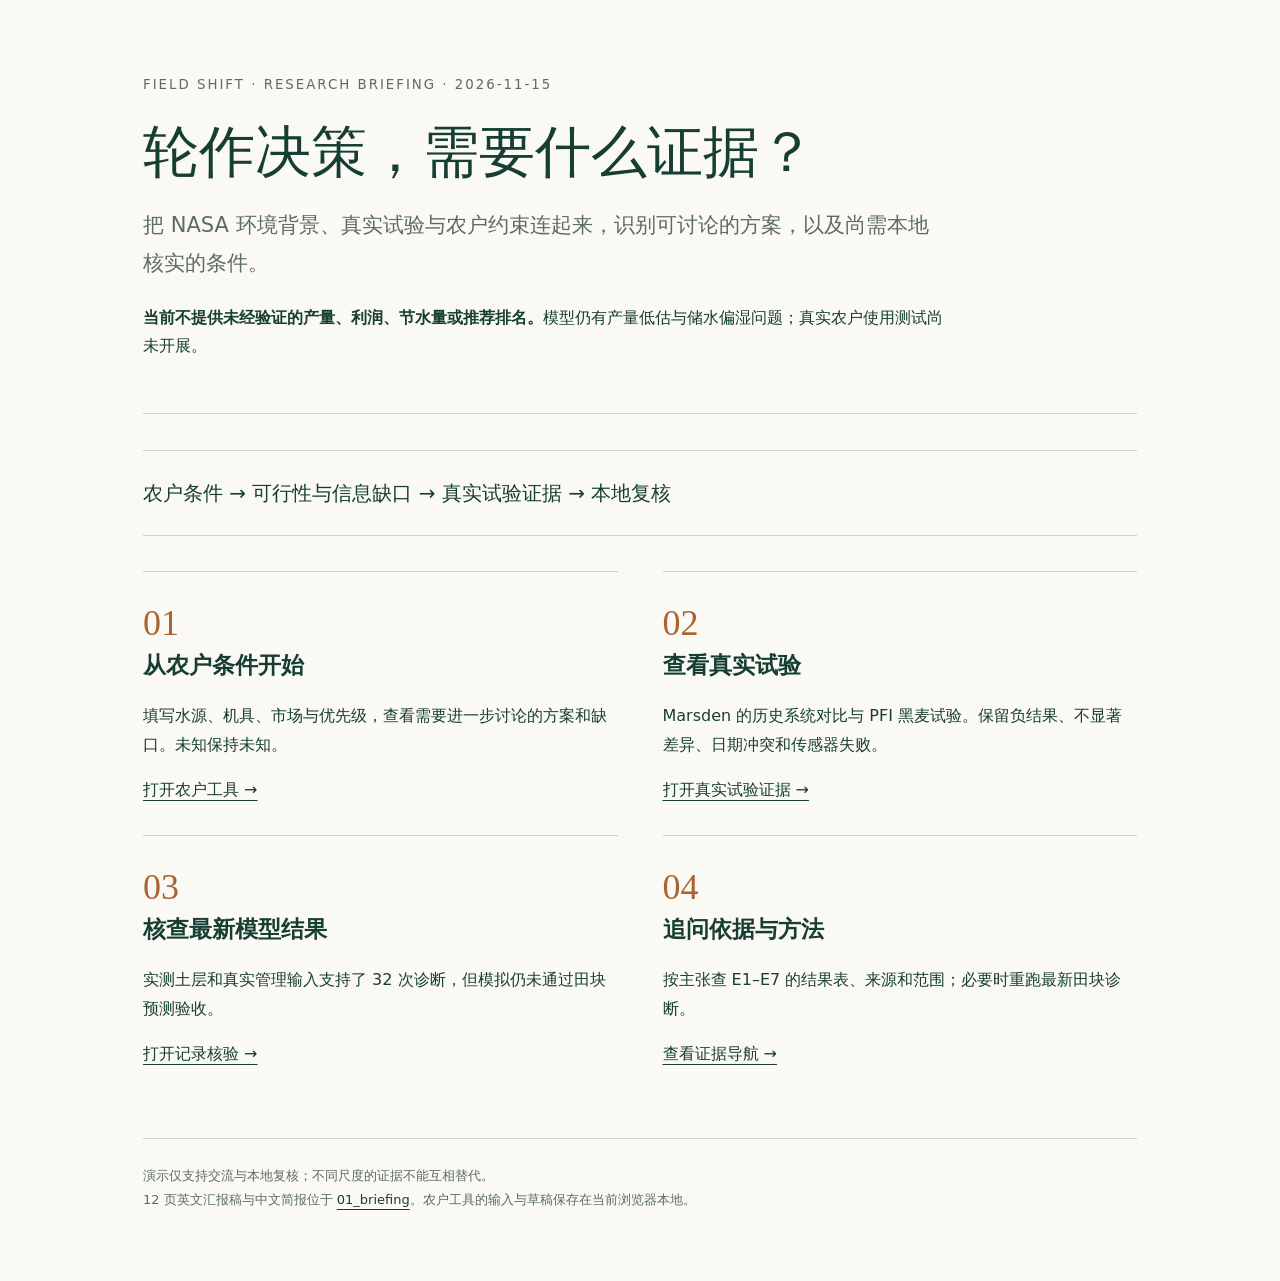
==== 02_demo/index.html @ 702b0506 "first commit" ====
<!doctype html><html lang="zh-CN"><head><meta charset="utf-8"><meta name="viewport" content="width=device-width,initial-scale=1"><title>Field Shift｜研究演示</title><style>
:root{--ink:#173e32;--muted:#5b6c60;--line:#cbd3c8;--bg:#faf9f4}*{box-sizing:border-box}body{margin:0;background:var(--bg);color:var(--ink);font:16px/1.8 system-ui,sans-serif}main{max-width:1050px;margin:auto;padding:70px 28px}header{border-bottom:1px solid var(--line);padding-bottom:36px;margin-bottom:36px}small{letter-spacing:2px;color:var(--muted)}h1{font:56px/1.2 Georgia,serif;margin:20px 0}h2{font-size:28px;margin:0 0 12px}p{max-width:800px}a{color:var(--ink);text-underline-offset:5px}.lead{font-size:21px;color:var(--muted)}.items{display:grid;grid-template-columns:1fr 1fr;gap:0 45px}.items article{border-top:1px solid var(--line);padding:30px 0}.items h2{font-size:23px}.number{font:36px Georgia,serif;color:#a86432}footer{font-size:13px;margin-top:40px;padding-top:25px;border-top:1px solid var(--line);color:var(--muted)}.flow{border-top:1px solid var(--line);border-bottom:1px solid var(--line);padding:24px 0;margin:35px 0;font-size:20px}.flow span{white-space:nowrap}strong{font-weight:650}@media(max-width:700px){main{padding:35px 22px}h1{font-size:40px}.items{grid-template-columns:1fr}.flow{font-size:17px}}
</style></head><body><main><header><small>FIELD SHIFT · RESEARCH BRIEFING · 2026-11-15</small><h1>轮作决策，需要什么证据？</h1><p class="lead">把 NASA 环境背景、真实试验与农户约束连起来，识别可讨论的方案，以及尚需本地核实的条件。</p><p><strong>当前不提供未经验证的产量、利润、节水量或推荐排名。</strong>模型仍有产量低估与储水偏湿问题；真实农户使用测试尚未开展。</p></header><div class="flow"><span>农户条件</span> → <span>可行性与信息缺口</span> → <span>真实试验证据</span> → <span>本地复核</span></div><section class="items"><article><span class="number">01</span><h2>从农户条件开始</h2><p>填写水源、机具、市场与优先级，查看需要进一步讨论的方案和缺口。未知保持未知。</p><a href="planner/index.html">打开农户工具 →</a></article><article><span class="number">02</span><h2>查看真实试验</h2><p>Marsden 的历史系统对比与 PFI 黑麦试验。保留负结果、不显著差异、日期冲突和传感器失败。</p><a href="planner/evidence.html">打开真实试验证据 →</a></article><article><span class="number">03</span><h2>核查最新模型结果</h2><p>实测土层和真实管理输入支持了 32 次诊断，但模拟仍未通过田块预测验收。</p><a href="planner/records.html">打开记录核验 →</a></article><article><span class="number">04</span><h2>追问依据与方法</h2><p>按主张查 E1–E7 的结果表、来源和范围；必要时重跑最新田块诊断。</p><a href="../03_evidence/README.md">查看证据导航 →</a></article></section><footer>演示仅支持交流与本地复核；不同尺度的证据不能互相替代。<br>12 页英文汇报稿与中文简报位于 <a href="../01_briefing/Research_Briefing_EN.pptx">01_briefing</a>。农户工具的输入与草稿保存在当前浏览器本地。</footer></main></body></html>
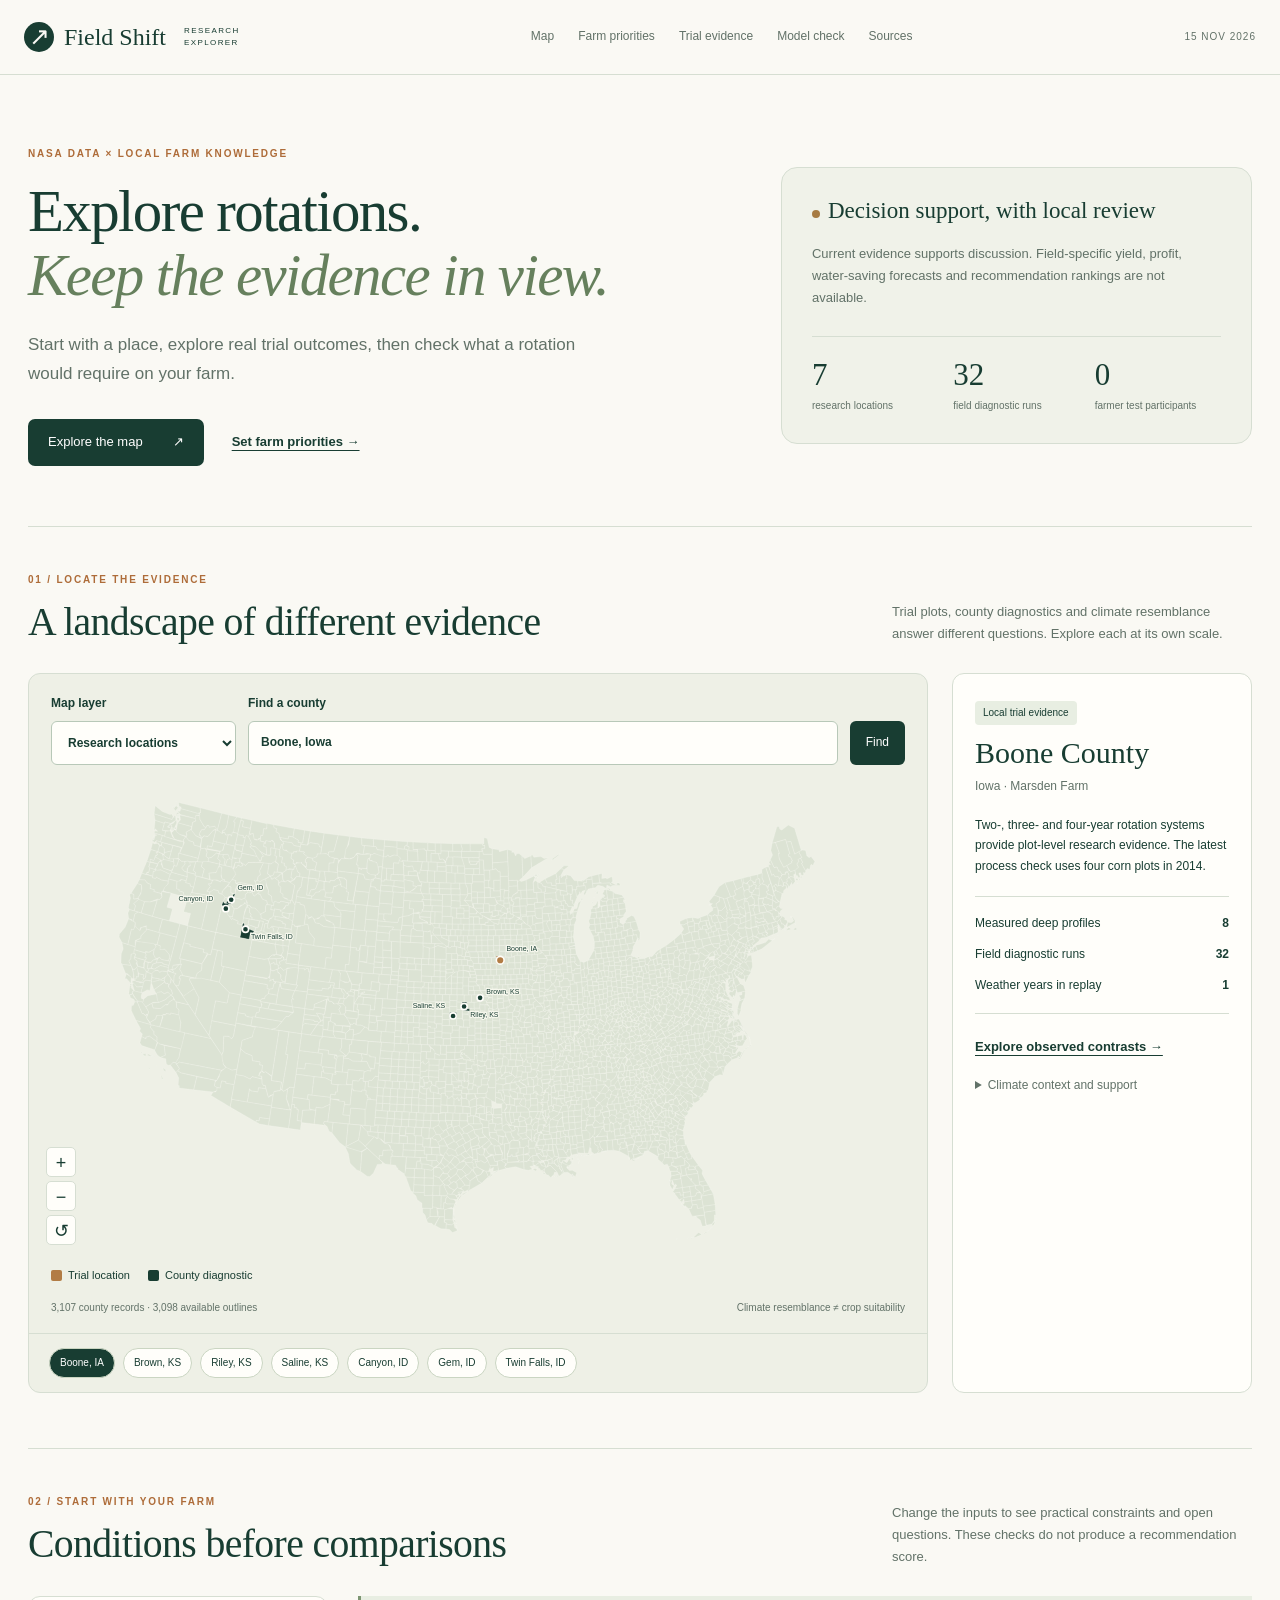
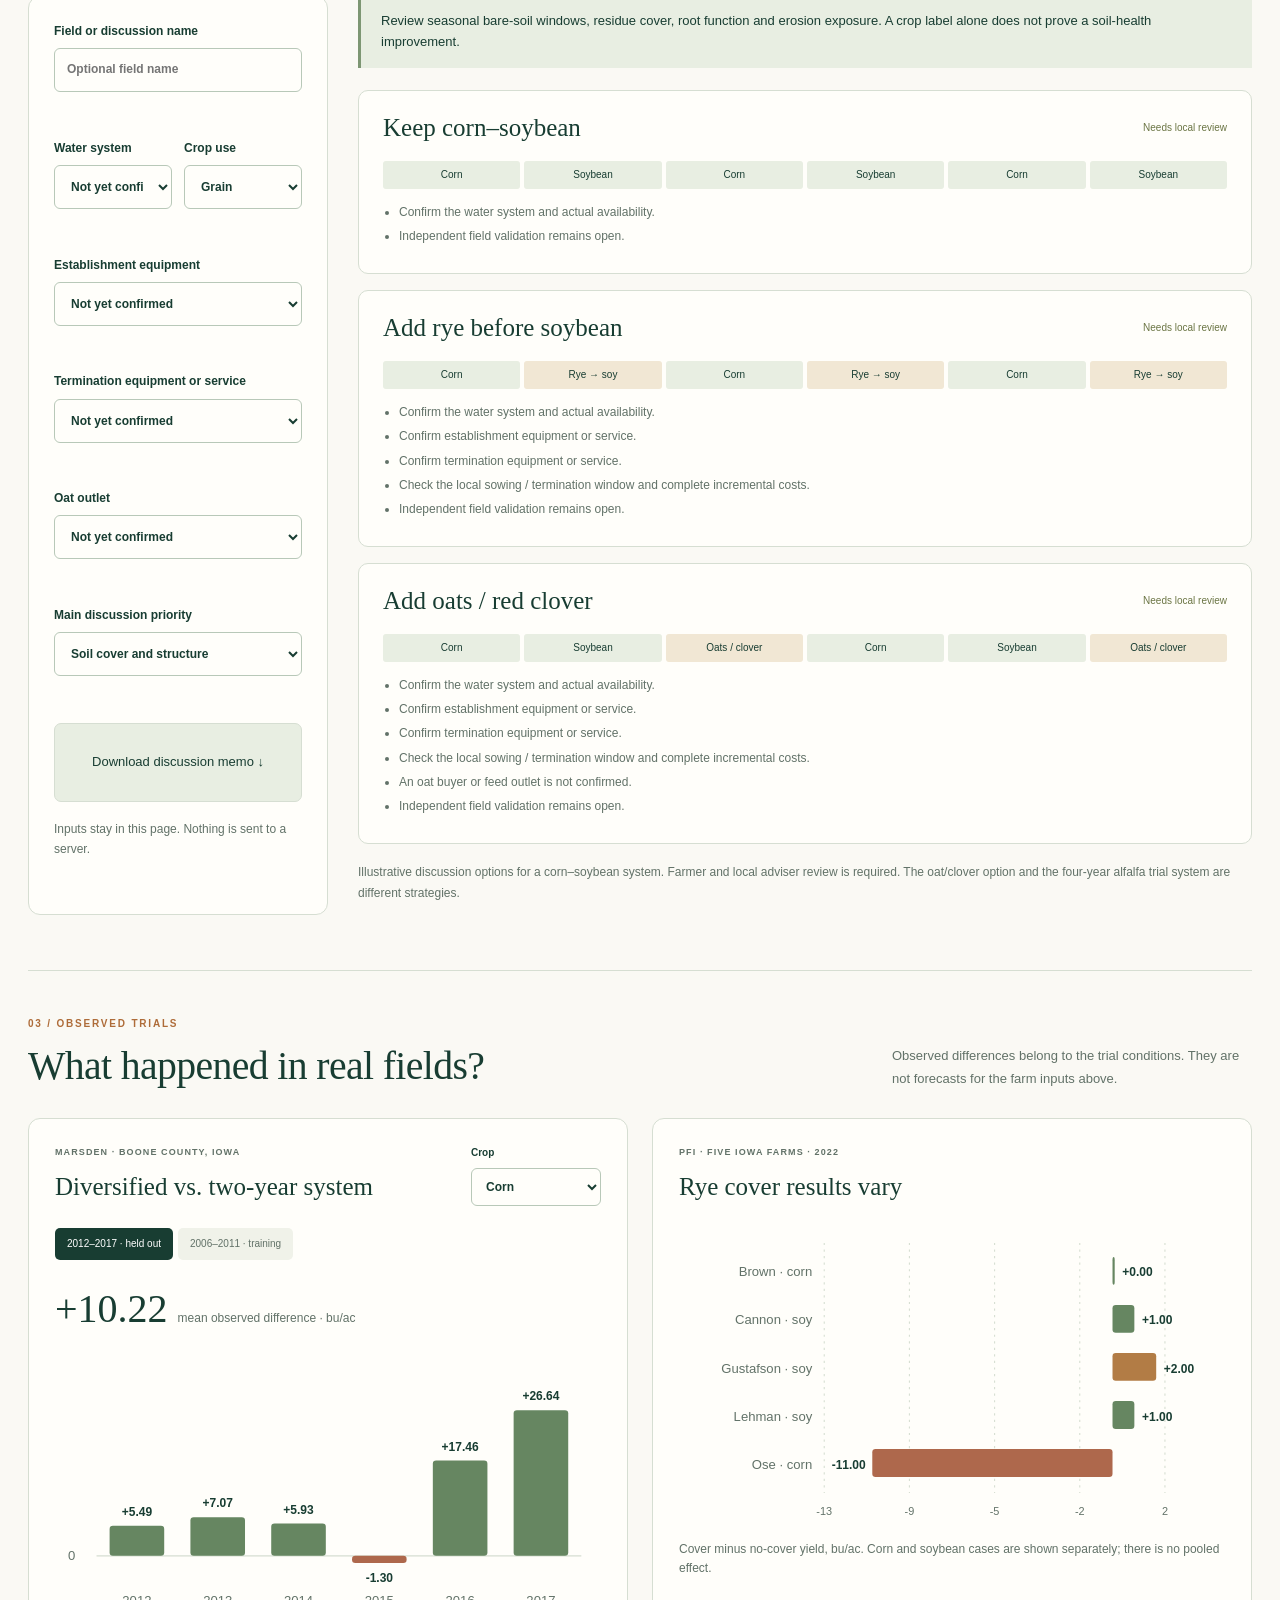
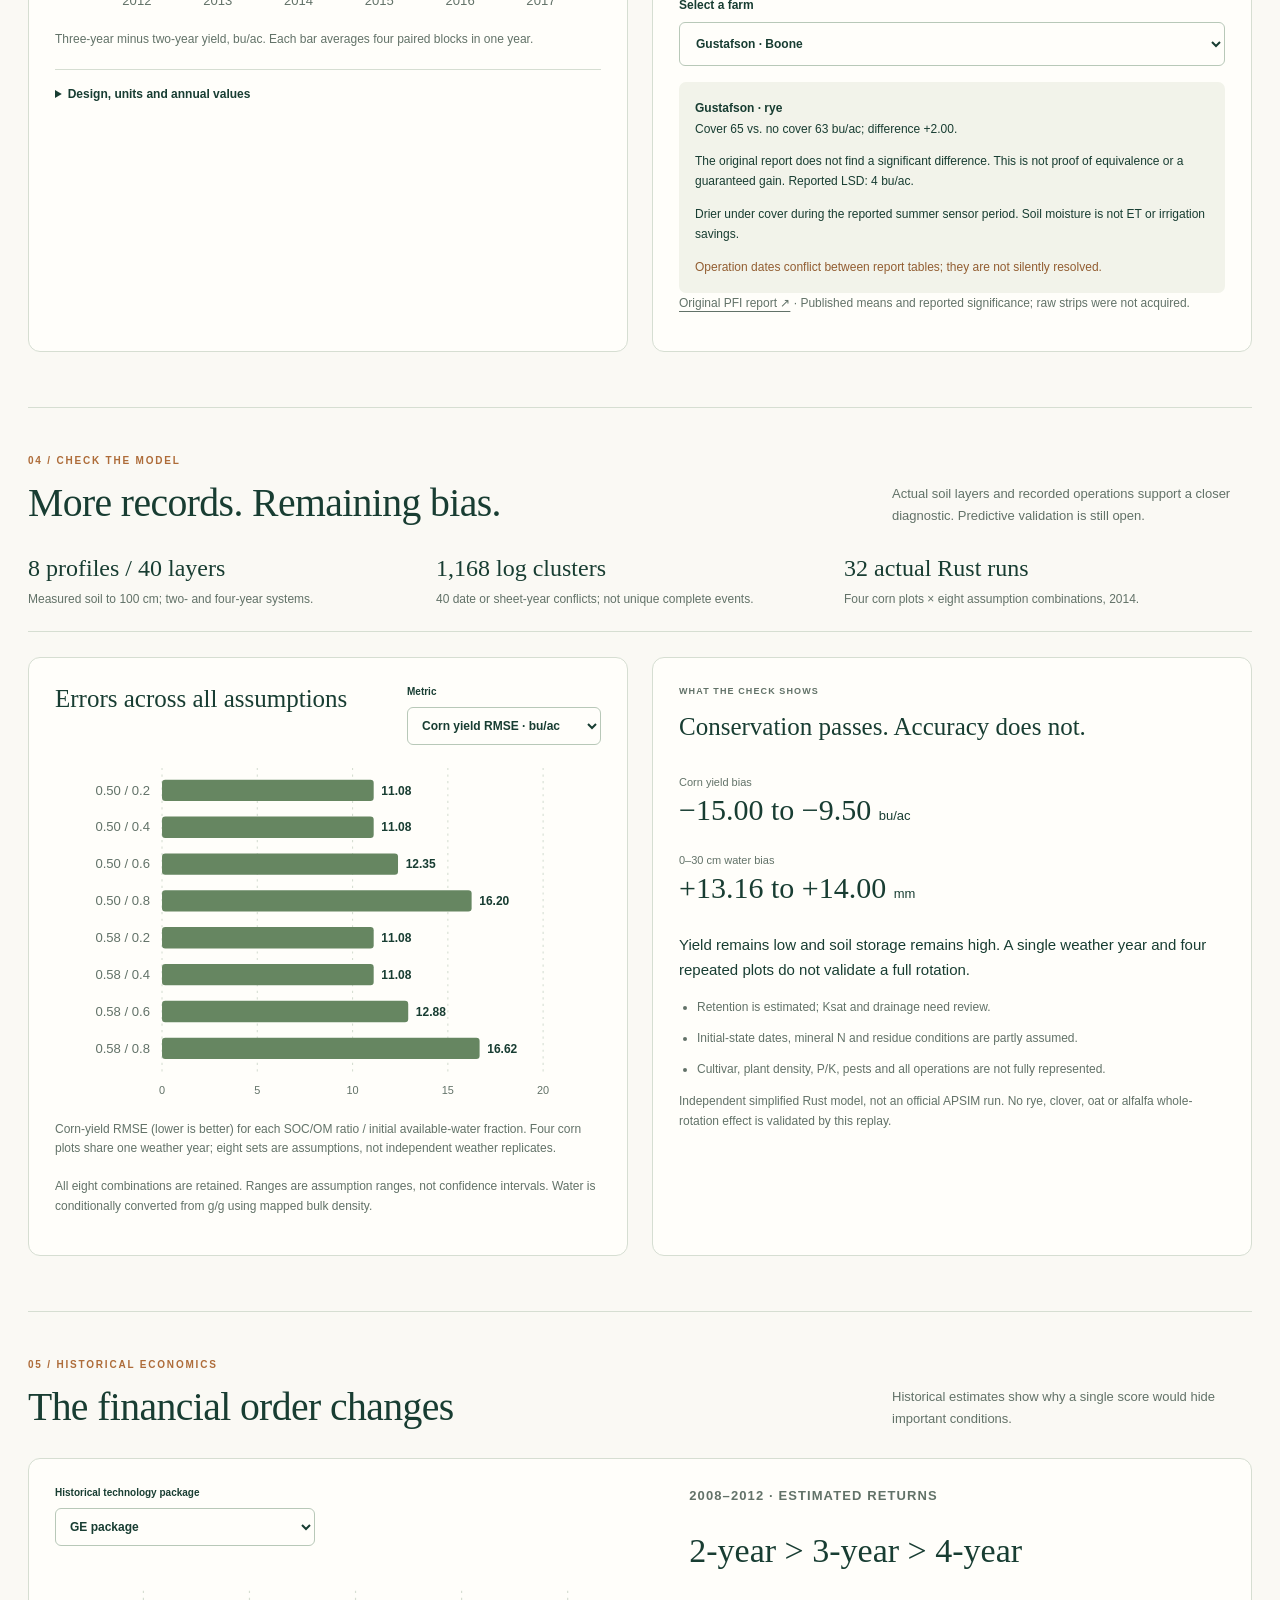
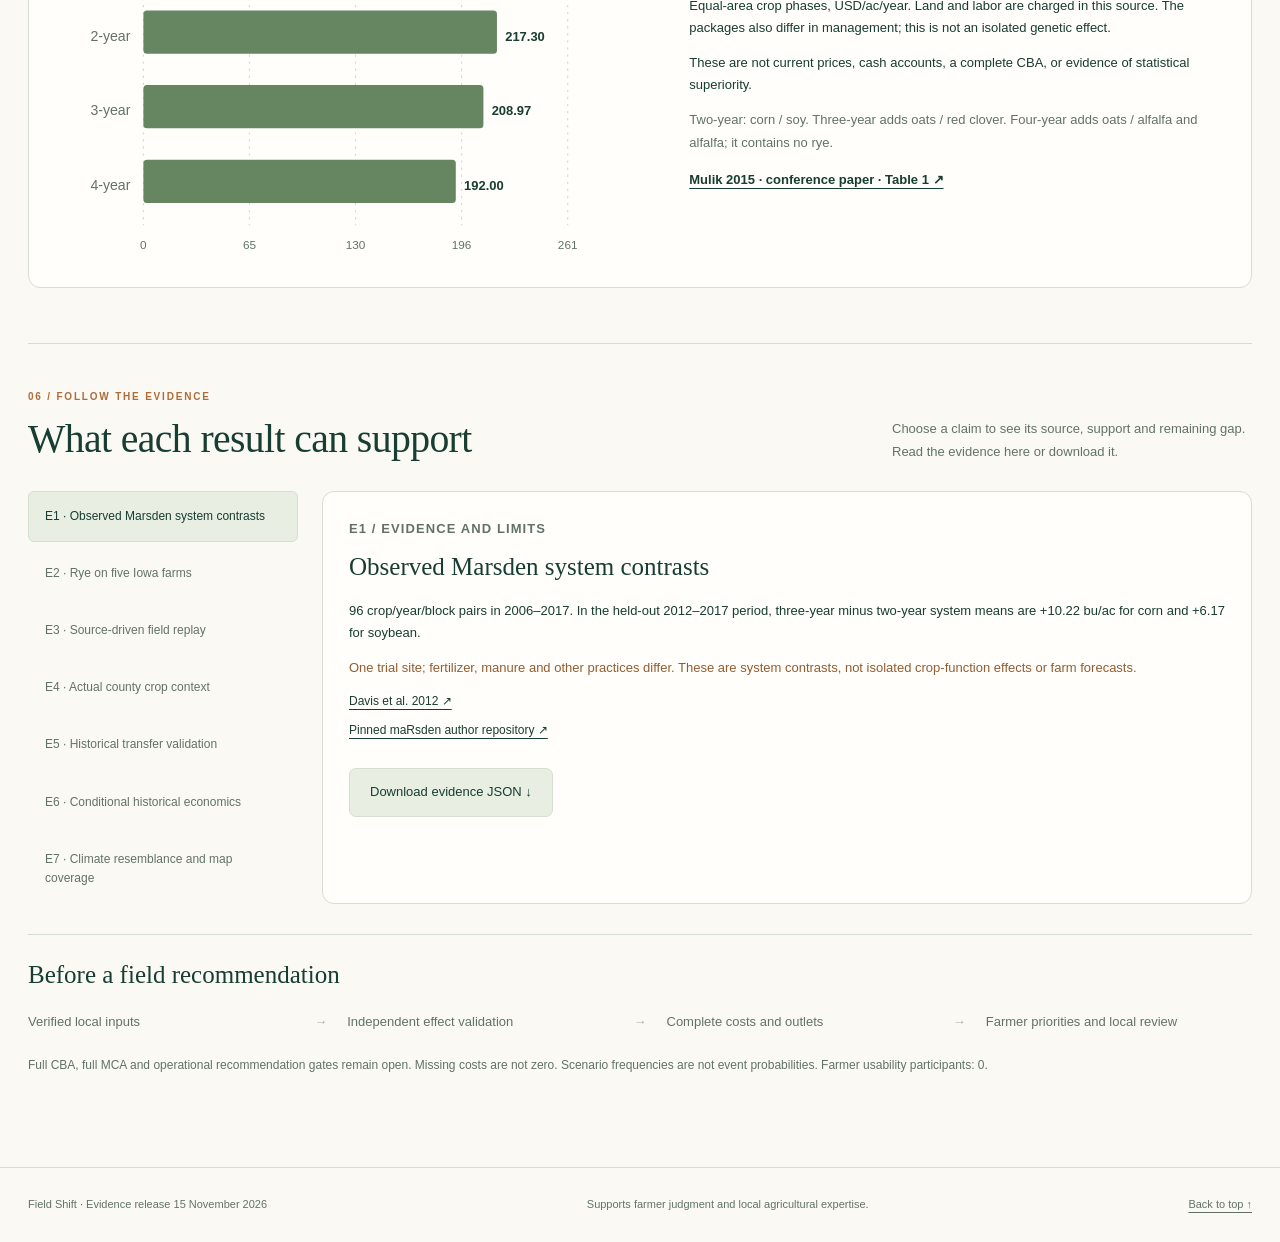
==== commit b4d806a2: "demo2" ====
--- a/02_demo/index.html
+++ b/02_demo/index.html
@@ -1,3 +1,81 @@
-<!doctype html><html lang="zh-CN"><head><meta charset="utf-8"><meta name="viewport" content="width=device-width,initial-scale=1"><title>Field Shift｜研究演示</title><style>
-:root{--ink:#173e32;--muted:#5b6c60;--line:#cbd3c8;--bg:#faf9f4}*{box-sizing:border-box}body{margin:0;background:var(--bg);color:var(--ink);font:16px/1.8 system-ui,sans-serif}main{max-width:1050px;margin:auto;padding:70px 28px}header{border-bottom:1px solid var(--line);padding-bottom:36px;margin-bottom:36px}small{letter-spacing:2px;color:var(--muted)}h1{font:56px/1.2 Georgia,serif;margin:20px 0}h2{font-size:28px;margin:0 0 12px}p{max-width:800px}a{color:var(--ink);text-underline-offset:5px}.lead{font-size:21px;color:var(--muted)}.items{display:grid;grid-template-columns:1fr 1fr;gap:0 45px}.items article{border-top:1px solid var(--line);padding:30px 0}.items h2{font-size:23px}.number{font:36px Georgia,serif;color:#a86432}footer{font-size:13px;margin-top:40px;padding-top:25px;border-top:1px solid var(--line);color:var(--muted)}.flow{border-top:1px solid var(--line);border-bottom:1px solid var(--line);padding:24px 0;margin:35px 0;font-size:20px}.flow span{white-space:nowrap}strong{font-weight:650}@media(max-width:700px){main{padding:35px 22px}h1{font-size:40px}.items{grid-template-columns:1fr}.flow{font-size:17px}}
-</style></head><body><main><header><small>FIELD SHIFT · RESEARCH BRIEFING · 2026-11-15</small><h1>轮作决策，需要什么证据？</h1><p class="lead">把 NASA 环境背景、真实试验与农户约束连起来，识别可讨论的方案，以及尚需本地核实的条件。</p><p><strong>当前不提供未经验证的产量、利润、节水量或推荐排名。</strong>模型仍有产量低估与储水偏湿问题；真实农户使用测试尚未开展。</p></header><div class="flow"><span>农户条件</span> → <span>可行性与信息缺口</span> → <span>真实试验证据</span> → <span>本地复核</span></div><section class="items"><article><span class="number">01</span><h2>从农户条件开始</h2><p>填写水源、机具、市场与优先级，查看需要进一步讨论的方案和缺口。未知保持未知。</p><a href="planner/index.html">打开农户工具 →</a></article><article><span class="number">02</span><h2>查看真实试验</h2><p>Marsden 的历史系统对比与 PFI 黑麦试验。保留负结果、不显著差异、日期冲突和传感器失败。</p><a href="planner/evidence.html">打开真实试验证据 →</a></article><article><span class="number">03</span><h2>核查最新模型结果</h2><p>实测土层和真实管理输入支持了 32 次诊断，但模拟仍未通过田块预测验收。</p><a href="planner/records.html">打开记录核验 →</a></article><article><span class="number">04</span><h2>追问依据与方法</h2><p>按主张查 E1–E7 的结果表、来源和范围；必要时重跑最新田块诊断。</p><a href="../03_evidence/README.md">查看证据导航 →</a></article></section><footer>演示仅支持交流与本地复核；不同尺度的证据不能互相替代。<br>12 页英文汇报稿与中文简报位于 <a href="../01_briefing/Research_Briefing_EN.pptx">01_briefing</a>。农户工具的输入与草稿保存在当前浏览器本地。</footer></main></body></html>
+<!doctype html><html lang="en"><head><meta charset="utf-8"><meta name="viewport" content="width=device-width,initial-scale=1"><meta name="description" content="Field Shift research explorer: real crop-rotation evidence, farmer constraints and transparent model diagnostics."><title>Field Shift · Research Explorer</title><style>:root{--paper:#faf9f4;--white:#fffefa;--ink:#183d32;--muted:#627268;--line:#d6ded2;--green:#527257;--mint:#e8eee2;--orange:#ae6c39;--negative:#ae684c;--sans:Inter,Arial,sans-serif}*{box-sizing:border-box}html{scroll-behavior:smooth;scroll-padding-top:95px}body{margin:0;background:var(--paper);color:var(--ink);font:15px/1.6 var(--sans)}a{color:inherit;text-underline-offset:4px}button,input,select{font:inherit;color:inherit}button,a,input,select,summary{touch-action:manipulation}button{cursor:pointer}button:focus-visible,a:focus-visible,input:focus-visible,select:focus-visible,summary:focus-visible{outline:3px solid var(--orange);outline-offset:4px}button{border:0}input,select{width:100%;border:1px solid #b8c8b8;background:var(--white);padding:10px 12px;border-radius:6px;min-height:44px}label{display:block;font-size:12px;font-weight:650}label input,label select{display:block;margin-top:7px}h1,h2,h3,p{margin-top:0}h1{font:clamp(38px,4.6vw,64px)/1.08 Georgia,serif;letter-spacing:-1.6px;margin-bottom:24px}h1 em{font-weight:400;color:#66805d}h2{font:clamp(28px,3.1vw,40px)/1.15 Georgia,serif;letter-spacing:-.6px;margin-bottom:0}h3{font:25px/1.2 Georgia,serif;margin-bottom:18px}p{line-height:1.7}.small,.chart-caption{font-size:12px;color:var(--muted)}.top-gap{margin-top:18px}.skip{position:absolute;left:-9999px}.skip:focus{left:10px;top:10px;background:white;padding:10px;z-index:99}.topbar{position:sticky;top:0;z-index:20;display:flex;align-items:center;justify-content:space-between;gap:24px;padding:22px max(24px,calc((100vw - 1280px)/2));border-bottom:1px solid var(--line);background:#faf9f4f5;backdrop-filter:blur(8px)}.brand{display:flex;align-items:center;gap:10px;text-decoration:none;white-space:nowrap;font:24px Georgia,serif}.brand-icon{background:var(--ink);color:var(--paper);border-radius:50%;width:30px;height:30px;text-align:center;line-height:30px;font:25px Georgia,serif}.brand-sub{font:8px var(--sans);letter-spacing:1.4px;width:75px;white-space:normal;line-height:1.5;margin-left:8px}nav{display:flex;gap:24px;align-items:center}nav a{font-size:12px;text-decoration:none;color:var(--muted)}nav a:hover{color:var(--ink);text-decoration:underline}.release{font-size:10px;letter-spacing:1px;color:var(--muted);white-space:nowrap}main{max-width:1280px;margin:auto;padding:0 28px}.hero{display:grid;grid-template-columns:1.45fr 1fr;gap:70px;padding:70px 0 60px;align-items:center}.eyebrow{font-size:10px;letter-spacing:1.8px;font-weight:700;color:var(--orange);margin-bottom:18px}.intro{max-width:580px;font-size:17px;color:var(--muted)}.hero-actions{display:flex;gap:28px;align-items:center;margin-top:30px}.button{display:inline-flex;gap:30px;align-items:center;justify-content:space-between;min-height:46px;padding:13px 20px;border-radius:7px;background:var(--ink);color:white;font-size:13px;text-decoration:none}.button.secondary{color:var(--ink);background:var(--mint);border:1px solid var(--line);justify-content:center;gap:12px}.text-link{font-size:13px;font-weight:600}.hero-note{border:1px solid var(--line);border-radius:16px;padding:30px;background:#f0f2e9}.hero-note>strong{font:23px Georgia,serif}.hero-note>p{font-size:13px;margin-top:18px;color:var(--muted)}.status-dot{display:inline-block;width:8px;height:8px;border-radius:50%;background:#a77b43;margin-right:8px}.hero-facts{display:grid;grid-template-columns:repeat(3,1fr);gap:15px;margin-top:27px;padding-top:20px;border-top:1px solid var(--line)}.hero-facts b{font:31px Georgia,serif;display:block}.hero-facts span{font-size:10px;display:block;color:var(--muted);line-height:1.5;margin-top:5px}.section{border-top:1px solid var(--line);padding:44px 0 55px}.section-head{display:flex;justify-content:space-between;align-items:end;gap:60px;margin-bottom:28px}.section-head>p{max-width:360px;color:var(--muted);font-size:13px;margin:0}.section-head .eyebrow{margin-bottom:12px}.map-layout{display:grid;grid-template-columns:minmax(0,1fr) 300px;gap:24px}.map-panel{background:#eef0e6;border:1px solid var(--line);border-radius:12px;overflow:hidden}.map-toolbar{display:flex;align-items:end;gap:12px;padding:20px 22px 0}.map-toolbar>label:first-child{width:185px}.search-label{flex:1}.small-button{min-height:44px;border-radius:6px;padding:10px 16px;background:var(--ink);color:white;font-size:12px}.map-panel #search-message{padding:0 22px;margin:6px 0 0;min-height:16px}.map-wrap{position:relative;overflow:hidden;touch-action:none;cursor:grab}.map-wrap.dragging{cursor:grabbing}#county-map{display:block;width:100%;height:auto;max-height:470px;user-select:none}.county{stroke:#faf9f4;stroke-width:.22;vector-effect:non-scaling-stroke;cursor:pointer;transition:fill .15s}.county:hover{stroke:#223e30;stroke-width:1.2}.county.selected{stroke:#ae6c39;stroke-width:2}.state-outline{fill:none;stroke:#a0af9b;stroke-width:.8;vector-effect:non-scaling-stroke}.site-marker{cursor:pointer}.site-marker circle{stroke:#fffefa;stroke-width:1.6;vector-effect:non-scaling-stroke}.site-marker text{font:9px Arial,sans-serif;fill:#183d32;paint-order:stroke;stroke:#f7f8ee;stroke-width:3px;stroke-linejoin:round}.site-marker:focus{outline:none}.site-marker:focus circle{stroke:#ae6c39;stroke-width:3}.zoom{position:absolute;left:17px;bottom:12px;display:flex;flex-direction:column;gap:4px}.zoom button{width:30px;height:30px;border:1px solid var(--line);background:var(--white);border-radius:5px;font-size:18px}.map-tooltip{position:absolute;background:var(--ink);color:var(--paper);font-size:11px;padding:8px 11px;border-radius:5px;pointer-events:none;max-width:240px}.legend{display:flex;flex-wrap:wrap;gap:10px 18px;padding:10px 22px;font-size:11px}.legend span{display:inline-flex;gap:6px;align-items:center}.legend i{width:11px;height:11px;display:inline-block;border-radius:2px}.map-foot{display:flex;justify-content:space-between;flex-wrap:wrap;gap:8px;padding:6px 22px 17px;color:var(--muted);font-size:10px}.site-shortcuts{padding:14px 20px;border-top:1px solid var(--line);display:flex;flex-wrap:wrap;gap:8px}.site-shortcuts button{border:1px solid #cad5c2;background:var(--white);font-size:10px;border-radius:20px;padding:6px 10px}.site-shortcuts button[aria-pressed=true]{background:var(--ink);color:white}.county-panel{padding:25px 22px;border:1px solid var(--line);border-radius:12px;background:var(--white)}.county-panel h3{font-size:30px;margin:10px 0 5px}.county-panel .location{font-size:12px;color:var(--muted);margin-bottom:18px}.tag{display:inline-block;background:var(--mint);font-size:10px;padding:4px 8px;border-radius:4px}.county-panel p{font-size:12px}.county-values{display:grid;gap:12px;padding:17px 0;border-top:1px solid var(--line);border-bottom:1px solid var(--line);margin:20px 0}.county-values>div{display:flex;justify-content:space-between;gap:12px;font-size:12px}.county-values strong{text-align:right;font-variant-numeric:tabular-nums}.micro-chart{margin:20px 0}.micro-chart .stack{height:13px;display:flex;border-radius:4px;overflow:hidden;background:var(--line)}.micro-chart .keys{font-size:10px;color:var(--muted);display:grid;gap:3px;margin-top:7px}.planner-layout{display:grid;grid-template-columns:300px minmax(0,1fr);gap:30px}.farm-form{padding:25px;background:var(--white);border:1px solid var(--line);border-radius:12px;display:grid;gap:17px}.farm-form .small{margin:0}.form-pair{display:grid;grid-template-columns:1fr 1fr;gap:12px}.priority-note{background:var(--mint);border-left:3px solid #7d9673;padding:15px 20px;font-size:13px;margin-bottom:22px;min-height:72px}.strategy-cards{display:grid;gap:16px}.strategy-card{background:var(--white);border:1px solid var(--line);border-radius:10px;padding:22px 24px}.strategy-card header{display:flex;justify-content:space-between;gap:18px;align-items:center}.strategy-card h3{font-size:25px;margin:0}.review-tag{color:#6b7544;font-size:10px;white-space:nowrap}.blocked .review-tag{color:var(--negative)}.blocked{border-style:dashed}.timeline{display:flex;gap:4px;margin:18px 0 14px}.timeline span{flex:1;background:var(--mint);padding:6px 4px;text-align:center;border-radius:3px;font-size:10px}.timeline .cover-crop{background:#f1e7d4}.strategy-card ul{font-size:12px;padding-left:16px;margin:0;color:var(--muted)}.strategy-card li{margin:5px 0}.chart-grid{display:grid;grid-template-columns:1fr 1fr;gap:24px}.chart-panel{background:var(--white);border:1px solid var(--line);border-radius:12px;padding:26px;min-width:0}.panel-top{display:flex;justify-content:space-between;gap:15px;align-items:start}.panel-top h3{margin:0 0 20px}.chart-kicker{font-size:9px;letter-spacing:1.1px;color:var(--muted);font-weight:700;margin-bottom:12px}.compact-label{font-size:10px;min-width:130px}.compact-label select{font-size:12px;min-height:38px;padding:7px 10px}.segmented{display:flex;gap:5px;margin:6px 0 25px}.segmented button{font-size:10px;padding:8px 12px;border-radius:5px;background:#f0f2e9;color:var(--muted)}.segmented button[aria-pressed=true]{background:var(--ink);color:white}.trial-stat strong{font:40px Georgia,serif;margin-right:10px}.trial-stat span{font-size:12px;color:var(--muted)}.chart svg{width:100%;height:auto;display:block}.chart text{font-family:Arial,sans-serif;fill:var(--muted);font-size:12px}.chart .chart-value{fill:var(--ink);font-weight:bold}.chart-caption{line-height:1.6;margin:14px 0 18px}.chart-panel details{border-top:1px solid var(--line);padding-top:15px;margin-top:20px;font-size:12px}.chart-panel summary{cursor:pointer;font-weight:600}.chart-panel details p{margin-top:15px}.pfi-details{font-size:12px;padding:16px;background:#f2f3ea;border-radius:7px;margin-top:16px}.pfi-details p:last-child{margin-bottom:0}.warning{color:#925d31}.table-wrap{overflow:auto}table{width:100%;border-collapse:collapse;font-size:12px}th,td{border-bottom:1px solid var(--line);text-align:left;padding:9px 6px}th{font-size:10px;color:var(--muted)}.model-summary{display:grid;grid-template-columns:repeat(3,1fr);margin:0 0 25px;border-bottom:1px solid var(--line)}.model-summary>div{padding:0 18px 22px 0}.model-summary strong{font:24px Georgia,serif;display:block}.model-summary span{font-size:12px;color:var(--muted);display:block;margin-top:8px}.diagnostic-values{display:grid;gap:20px;margin:27px 0}.diagnostic-values span{font-size:11px;color:var(--muted)}.diagnostic-values strong{font:30px Georgia,serif;display:block}.diagnostic-values small{font:13px Arial,sans-serif}.plain-list{padding-left:18px;font-size:12px;color:var(--muted)}.plain-list li{margin:12px 0}.finance-panel{display:grid;grid-template-columns:1.1fr 1fr;gap:45px}.finance-panel .compact-label{max-width:260px;margin-bottom:20px}.finance-panel p{font-size:13px}.finance-panel h3{font-size:34px;line-height:1.4;margin:20px 0}.methods-layout{display:grid;grid-template-columns:270px 1fr;gap:24px}#evidence-menu{display:grid;gap:6px;align-content:start}#evidence-menu button{padding:15px 16px;text-align:left;background:transparent;color:var(--muted);font-size:12px;border:1px solid transparent;border-radius:6px}#evidence-menu button[aria-pressed=true]{background:var(--mint);border-color:var(--line);color:var(--ink)}#evidence-detail{min-height:340px}#evidence-detail>p{font-size:13px}#evidence-detail .small{font-size:12px}#evidence-detail .source-link{display:block;margin:10px 0;font-size:12px}.gates-panel{margin-top:30px;padding:25px 0;border-top:1px solid var(--line)}.gate-flow{display:flex;align-items:center;gap:20px;font-size:13px;color:var(--muted);margin:22px 0}.gate-flow span{flex:1}.gate-flow b{color:#a6b69c}footer{max-width:1280px;margin:auto;padding:28px;border-top:1px solid var(--line);display:flex;gap:30px;justify-content:space-between;color:var(--muted);font-size:11px}
+@media(max-width:1100px){.release{display:none}.topbar{gap:18px}.brand-sub{display:none}nav{gap:17px}.hero{gap:35px}.map-layout{grid-template-columns:1fr 275px}.chart-panel{padding:22px}.panel-top{flex-wrap:wrap}.planner-layout{grid-template-columns:270px 1fr}.model-summary strong{font-size:21px}}
+@media(max-width:800px){html{scroll-padding-top:125px}.topbar{position:sticky;display:block;padding:16px 20px}.brand{font-size:24px}nav{overflow:auto;white-space:nowrap;margin-top:13px;padding-bottom:3px;gap:22px}nav a{font-size:11px}.hero{grid-template-columns:1fr;gap:25px;padding:40px 0}.hero-note{padding:24px}main{padding:0 20px}.section{padding:32px 0 40px}.section-head{display:block}.section-head>p{margin-top:16px;max-width:none}.map-layout,.planner-layout,.chart-grid,.finance-panel,.methods-layout{grid-template-columns:1fr}.map-toolbar{flex-wrap:wrap;padding:16px 16px 0}.map-toolbar>label:first-child{width:100%}.map-toolbar .search-label{min-width:150px}.map-panel #search-message{padding:0 16px}.map-wrap{min-height:235px;display:flex;align-items:center}#county-map{min-height:235px}.map-foot{padding:6px 16px 16px}.legend{padding:10px 16px}.county-panel{padding:22px}.county-values{grid-template-columns:1fr 1fr;gap:12px 25px}.county-values>div{display:block}.county-values strong{display:block;text-align:left}.model-summary{grid-template-columns:1fr;gap:15px}.model-summary>div{padding:0 0 15px}.model-summary strong{font-size:24px}.model-summary span{margin-top:3px}.finance-panel{gap:15px}.finance-panel h3{font-size:28px}.gate-flow{display:grid;grid-template-columns:1fr;gap:9px}.gate-flow b{transform:rotate(90deg);width:20px}#evidence-menu{grid-template-columns:1fr 1fr}#evidence-menu button{padding:10px;font-size:11px}footer{display:block;padding:25px 20px}footer>*{display:block;margin-top:9px}.chart-panel{padding:21px}.hero-actions{gap:18px}.hero-actions .text-link{font-size:12px}.map-tooltip{max-width:185px}}
+@media(prefers-reduced-motion:reduce){html{scroll-behavior:auto}.county{transition:none}}@media print{.topbar,button,.hero-actions,.zoom,.site-shortcuts{display:none!important}main{max-width:none;padding:0}.section{break-inside:avoid}.hero{padding:20px 0}.map-layout{grid-template-columns:1fr 250px}.chart-grid{grid-template-columns:1fr 1fr}body{font-size:11px}.chart-panel{padding:15px}footer{font-size:9px}}
+
+@media(max-width:800px){.chart text{font-size:15px}.chart .chart-value{font-size:14px!important}}
+</style></head><body>
+<a class="skip" href="#main">Skip to content</a>
+<header class="topbar"><a class="brand" href="#overview"><span class="brand-icon" aria-hidden="true">↗</span> Field Shift<span class="brand-sub">RESEARCH EXPLORER</span></a><nav aria-label="Explore"><a href="#landscape">Map</a><a href="#planner">Farm priorities</a><a href="#trials">Trial evidence</a><a href="#model">Model check</a><a href="#methods">Sources</a></nav><span class="release">15 NOV 2026</span></header>
+<main id="main"><section class="hero" id="overview"><div><p class="eyebrow">NASA DATA × LOCAL FARM KNOWLEDGE</p><h1>Explore rotations.<br><em>Keep the evidence in view.</em></h1><p class="intro">Start with a place, explore real trial outcomes, then check what a rotation would require on your farm.</p><div class="hero-actions"><a class="button" href="#landscape">Explore the map <span>↗</span></a><a class="text-link" href="#planner">Set farm priorities →</a></div></div><aside class="hero-note"><span class="status-dot"></span><strong>Decision support, with local review</strong><p>Current evidence supports discussion. Field-specific yield, profit, water-saving forecasts and recommendation rankings are not available.</p><div class="hero-facts"><div><b>7</b><span>research locations</span></div><div><b>32</b><span>field diagnostic runs</span></div><div><b>0</b><span>farmer test participants</span></div></div></aside></section>
+<section id="landscape" class="section"><div class="section-head"><div><p class="eyebrow">01 / LOCATE THE EVIDENCE</p><h2>A landscape of different evidence</h2></div><p>Trial plots, county diagnostics and climate resemblance answer different questions. Explore each at its own scale.</p></div><div class="map-layout"><div class="map-panel"><div class="map-toolbar"><label>Map layer<select id="map-layer"><option value="sites">Research locations</option><option value="analog">Climate resemblance</option><option value="source">Climate data source</option></select></label><label class="search-label">Find a county<input id="county-search" list="county-list" placeholder="e.g. Boone, Iowa" autocomplete="off"><datalist id="county-list"></datalist></label><button class="small-button" id="find-county">Find</button></div><p id="search-message" class="small" role="status"></p><div class="map-wrap"><svg id="county-map" viewBox="0 0 960 605" role="img" aria-labelledby="map-title map-desc"><title id="map-title">Interactive map of the contiguous United States</title><desc id="map-desc">Choose a research location, search a county, or switch between climate resemblance and source layers. Use the adjacent county details for values.</desc><g id="map-counties"></g><g id="map-states" pointer-events="none"></g><g id="map-sites"></g></svg><div class="zoom" aria-label="Map zoom"><button id="zoom-in" aria-label="Zoom in">+</button><button id="zoom-out" aria-label="Zoom out">−</button><button id="zoom-reset" aria-label="Reset map">↺</button></div><div id="map-tooltip" class="map-tooltip" hidden></div></div><div id="map-legend" class="legend"></div><div class="map-foot"><span>3,107 county records · 3,098 available outlines</span><span>Climate resemblance ≠ crop suitability</span></div><div class="site-shortcuts" id="site-shortcuts" aria-label="Research locations"></div></div><aside class="county-panel" id="county-details" aria-live="polite"></aside></div></section>
+<section id="planner" class="section"><div class="section-head"><div><p class="eyebrow">02 / START WITH YOUR FARM</p><h2>Conditions before comparisons</h2></div><p>Change the inputs to see practical constraints and open questions. These checks do not produce a recommendation score.</p></div><div class="planner-layout"><form id="farm-form" class="farm-form"><label>Field or discussion name<input id="field-name" maxlength="100" placeholder="Optional field name"></label><div class="form-pair"><label>Water system<select id="water"><option value="unknown">Not yet confirmed</option><option value="rainfed">Rainfed</option><option value="irrigated">Irrigated</option></select></label><label>Crop use<select id="crop-use"><option value="grain">Grain</option><option value="other">Silage, forage or other</option><option value="unknown">Not yet confirmed</option></select></label></div><label>Establishment equipment<select id="equipment"><option value="unknown">Not yet confirmed</option><option value="owned">Available on farm</option><option value="custom">Custom service — quote needed</option><option value="none">Unavailable</option></select></label><label>Termination equipment or service<select id="termination"><option value="unknown">Not yet confirmed</option><option value="owned">Available</option><option value="custom">Custom service — quote needed</option><option value="none">Unavailable</option></select></label><label>Oat outlet<select id="market"><option value="unknown">Not yet confirmed</option><option value="exploring">Exploring a buyer</option><option value="buyer">Buyer identified — terms to verify</option><option value="feed">On-farm feed — value to verify</option><option value="none">No outlet</option></select></label><label>Main discussion priority<select id="priority"><option value="soil">Soil cover and structure</option><option value="water">Water availability</option><option value="income">Market and income</option><option value="cost">Cost and workload</option></select></label><button type="button" class="button secondary" id="download-memo">Download discussion memo ↓</button><p class="small">Inputs stay in this page. Nothing is sent to a server.</p></form><div><div id="priority-note" class="priority-note" role="status"></div><div id="strategy-cards" class="strategy-cards"></div><p class="small top-gap">Illustrative discussion options for a corn–soybean system. Farmer and local adviser review is required. The oat/clover option and the four-year alfalfa trial system are different strategies.</p></div></div></section>
+<section id="trials" class="section"><div class="section-head"><div><p class="eyebrow">03 / OBSERVED TRIALS</p><h2>What happened in real fields?</h2></div><p>Observed differences belong to the trial conditions. They are not forecasts for the farm inputs above.</p></div><div class="chart-grid"><article class="chart-panel"><div class="panel-top"><div><p class="chart-kicker">MARSDEN · BOONE COUNTY, IOWA</p><h3>Diversified vs. two-year system</h3></div><label class="compact-label">Crop<select id="trial-crop"><option value="corn">Corn</option><option value="soybean">Soybean</option></select></label></div><div class="segmented" aria-label="Trial period"><button data-period="held_out" aria-pressed="true">2012–2017 · held out</button><button data-period="training" aria-pressed="false">2006–2011 · training</button></div><div class="trial-stat" id="trial-stat"></div><div id="annual-chart" class="chart"></div><p class="chart-caption">Three-year minus two-year yield, bu/ac. Each bar averages four paired blocks in one year.</p><details><summary>Design, units and annual values</summary><p>Three-year: corn–soybean–oats/red clover. Two-year: corn–soybean. Fertilizer, manure and other management differ, so this is a whole-system contrast. Corn is standardized to 15.5% moisture; soybean to 13%. One site is not a cross-farm prediction interval.</p><div id="annual-table" class="table-wrap"></div><p><a href="https://doi.org/10.1371/journal.pone.0047149" target="_blank" rel="noopener">Davis et al. 2012 ↗</a> · <a href="https://github.com/vanichols/maRsden/tree/01476a18c01115f70f154cf7e94c1951205fbda1" target="_blank" rel="noopener">Pinned author records ↗</a></p></details></article><article class="chart-panel"><p class="chart-kicker">PFI · FIVE IOWA FARMS · 2022</p><h3>Rye cover results vary</h3><div id="pfi-chart" class="chart"></div><p class="chart-caption">Cover minus no-cover yield, bu/ac. Corn and soybean cases are shown separately; there is no pooled effect.</p><label>Select a farm<select id="pfi-farm"></select></label><div id="pfi-details" class="pfi-details"></div><p class="small"><a href="https://practicalfarmers.org/resources/research-reports/cover-crop-effect-on-soil-water/" target="_blank" rel="noopener">Original PFI report ↗</a> · Published means and reported significance; raw strips were not acquired.</p></article></div></section>
+<section id="model" class="section"><div class="section-head"><div><p class="eyebrow">04 / CHECK THE MODEL</p><h2>More records. Remaining bias.</h2></div><p>Actual soil layers and recorded operations support a closer diagnostic. Predictive validation is still open.</p></div><div class="model-summary"><div><strong>8 profiles / 40 layers</strong><span>Measured soil to 100 cm; two- and four-year systems.</span></div><div><strong>1,168 log clusters</strong><span>40 date or sheet-year conflicts; not unique complete events.</span></div><div><strong>32 actual Rust runs</strong><span>Four corn plots × eight assumption combinations, 2014.</span></div></div><div class="chart-grid"><article class="chart-panel"><div class="panel-top"><h3>Errors across all assumptions</h3><label class="compact-label">Metric<select id="model-metric"><option value="yield">Corn yield RMSE · bu/ac</option><option value="water">0–30 cm water RMSE · mm</option></select></label></div><div id="model-chart" class="chart"></div><p id="model-caption" class="chart-caption"></p><p class="small">All eight combinations are retained. Ranges are assumption ranges, not confidence intervals. Water is conditionally converted from g/g using mapped bulk density.</p></article><article class="chart-panel"><p class="chart-kicker">WHAT THE CHECK SHOWS</p><h3>Conservation passes. Accuracy does not.</h3><div class="diagnostic-values"><div><span>Corn yield bias</span><strong>−15.00 to −9.50 <small>bu/ac</small></strong></div><div><span>0–30 cm water bias</span><strong>+13.16 to +14.00 <small>mm</small></strong></div></div><p>Yield remains low and soil storage remains high. A single weather year and four repeated plots do not validate a full rotation.</p><ul class="plain-list"><li>Retention is estimated; Ksat and drainage need review.</li><li>Initial-state dates, mineral N and residue conditions are partly assumed.</li><li>Cultivar, plant density, P/K, pests and all operations are not fully represented.</li></ul><p class="small">Independent simplified Rust model, not an official APSIM run. No rye, clover, oat or alfalfa whole-rotation effect is validated by this replay.</p></article></div></section>
+<section id="economics" class="section"><div class="section-head"><div><p class="eyebrow">05 / HISTORICAL ECONOMICS</p><h2>The financial order changes</h2></div><p>Historical estimates show why a single score would hide important conditions.</p></div><article class="chart-panel finance-panel"><div><label class="compact-label">Historical technology package<select id="technology"><option value="GE">GE package</option><option value="Non-GE">Non-GE package</option></select></label><div id="finance-chart" class="chart"></div></div><div><p class="chart-kicker">2008–2012 · ESTIMATED RETURNS</p><h3 id="finance-order"></h3><p>Equal-area crop phases, USD/ac/year. Land and labor are charged in this source. The packages also differ in management; this is not an isolated genetic effect.</p><p>These are not current prices, cash accounts, a complete CBA, or evidence of statistical superiority.</p><p class="small">Two-year: corn / soy. Three-year adds oats / red clover. Four-year adds oats / alfalfa and alfalfa; it contains no rye.</p><a class="text-link" href="https://ageconsearch.umn.edu/record/205805" target="_blank" rel="noopener">Mulik 2015 · conference paper · Table 1 ↗</a></div></article></section>
+<section id="methods" class="section"><div class="section-head"><div><p class="eyebrow">06 / FOLLOW THE EVIDENCE</p><h2>What each result can support</h2></div><p>Choose a claim to see its source, support and remaining gap. Read the evidence here or download it.</p></div><div class="methods-layout"><div id="evidence-menu" role="group" aria-label="Evidence claims"></div><article class="chart-panel" id="evidence-detail" aria-live="polite"></article></div><div class="gates-panel"><h3>Before a field recommendation</h3><div class="gate-flow"><span>Verified local inputs</span><b>→</b><span>Independent effect validation</span><b>→</b><span>Complete costs and outlets</span><b>→</b><span>Farmer priorities and local review</span></div><p class="small">Full CBA, full MCA and operational recommendation gates remain open. Missing costs are not zero. Scenario frequencies are not event probabilities. Farmer usability participants: 0.</p></div></section>
+</main><footer><span>Field Shift · Evidence release 15 November 2026</span><span>Supports farmer judgment and local agricultural expertise.</span><a href="#overview">Back to top ↑</a></footer><script id="research-data" type="application/json">{"counties":[{"fips":"04015","name":"Mohave","state":"Arizona","source":"POWER county","analog":"Moderate","nearest":"Canyon, ID","distance":1.1797543925},{"fips":"22105","name":"Tangipahoa","state":"Louisiana","source":"POWER county","analog":"Low","nearest":"Riley, KS","distance":1.8501332089},{"fips":"16063","name":"Lincoln","state":"Idaho","source":"POWER county","analog":"High","nearest":"Canyon, ID","distance":1.0329264951},{"fips":"27119","name":"Polk","state":"Minnesota","source":"POWER county","analog":"Low","nearest":"Twin Falls, ID","distance":1.6896871572},{"fips":"38017","name":"Cass","state":"North Dakota","source":"POWER county","analog":"Low","nearest":"Twin Falls, ID","distance":1.6843779014},{"fips":"46081","name":"Lawrence","state":"South Dakota","source":"POWER county","analog":"Low","nearest":"Twin Falls, ID","distance":1.267780919},{"fips":"36095","name":"Schoharie","state":"New York","source":"POWER county","analog":"High","nearest":"Brown, KS","distance":1.0728485461},{"fips":"13143","name":"Haralson","state":"Georgia","source":"POWER county","analog":"Low","nearest":"Saline, KS","distance":1.2989452157},{"fips":"13023","name":"Bleckley","state":"Georgia","source":"POWER county","analog":"Low","nearest":"Saline, KS","distance":1.2925031182},{"fips":"18093","name":"Lawrence","state":"Indiana","source":"POWER county","analog":"Moderate","nearest":"Saline, KS","distance":1.2082773931},{"fips":"18079","name":"Jennings","state":"Indiana","source":"POWER county","analog":"Moderate","nearest":"Saline, KS","distance":1.1056309087},{"fips":"26087","name":"Lapeer","state":"Michigan","source":"POWER county","analog":"Very high","nearest":"Brown, KS","distance":0.8835485911},{"fips":"28017","name":"Chickasaw","state":"Mississippi","source":"POWER county","analog":"Low","nearest":"Saline, KS","distance":1.3559369389},{"fips":"39033","name":"Crawford","state":"Ohio","source":"POWER county","analog":"High","nearest":"Saline, KS","distance":1.0371922879},{"fips":"46099","name":"Minnehaha","state":"South Dakota","source":"POWER county","analog":"Low","nearest":"Saline, KS","distance":1.4402681461},{"fips":"46125","name":"Turner","state":"South Dakota","source":"POWER county","analog":"Low","nearest":"Saline, KS","distance":1.4402681461},{"fips":"48471","name":"Walker","state":"Texas","source":"POWER county","analog":"Low","nearest":"Saline, KS","distance":1.5255203366},{"fips":"46003","name":"Aurora","state":"South Dakota","source":"POWER county","analog":"Low","nearest":"Saline, KS","distance":1.6348782958},{"fips":"48047","name":"Brooks","state":"Texas","source":"POWER county","analog":"Low","nearest":"Saline, KS","distance":1.9599652304},{"fips":"31029","name":"Chase","state":"Nebraska","source":"POWER county","analog":"Low","nearest":"Canyon, ID","distance":1.3011477128},{"fips":"08021","name":"Conejos","state":"Colorado","source":"POWER county","analog":"High","nearest":"Gem, ID","distance":1.0881473832},{"fips":"24043","name":"Washington","state":"Maryland","source":"POWER county","analog":"High","nearest":"Saline, KS","distance":0.9695987842},{"fips":"20137","name":"Norton","state":"Kansas","source":"POWER county","analog":"Moderate","nearest":"Saline, KS","distance":1.2448043764},{"fips":"17053","name":"Ford","state":"Illinois","source":"POWER county","analog":"Moderate","nearest":"Saline, KS","distance":1.1376947771},{"fips":"48117","name":"Deaf Smith","state":"Texas","source":"POWER county","analog":"Low","nearest":"Canyon, ID","distance":1.2975565291},{"fips":"13261","name":"Sumter","state":"Georgia","source":"POWER county","analog":"Low","nearest":"Saline, KS","distance":1.2751738542},{"fips":"55075","name":"Marinette","state":"Wisconsin","source":"POWER county","analog":"Moderate","nearest":"Brown, KS","distance":1.197035583},{"fips":"06069","name":"San Benito","state":"California","source":"POWER county","analog":"Low","nearest":"Canyon, ID","distance":1.7679502646},{"fips":"13199","name":"Meriwether","state":"Georgia","source":"POWER county","analog":"Low","nearest":"Saline, KS","distance":1.3419669749},{"fips":"19013","name":"Black Hawk","state":"Iowa","source":"POWER county","analog":"Low","nearest":"Saline, KS","distance":1.3430401794},{"fips":"19081","name":"Hancock","state":"Iowa","source":"POWER county","analog":"Low","nearest":"Saline, KS","distance":1.3068513375},{"fips":"27125","name":"Red Lake","state":"Minnesota","source":"POWER county","analog":"Low","nearest":"Twin Falls, ID","distance":1.6396183679},{"fips":"31125","name":"Nance","state":"Nebraska","source":"POWER county","analog":"Low","nearest":"Saline, KS","distance":1.3197478346},{"fips":"42075","name":"Lebanon","state":"Pennsylvania","source":"POWER county","analog":"Moderate","nearest":"Riley, KS","distance":1.1118437231},{"fips":"48219","name":"Hockley","state":"Texas","source":"POWER county","analog":"Low","nearest":"Canyon, ID","distance":1.4003387403},{"fips":"48417","name":"Shackelford","state":"Texas","source":"POWER county","analog":"Low","nearest":"Saline, KS","distance":1.3874298803},{"fips":"48451","name":"Tom Green","state":"Texas","source":"POWER county","analog":"Low","nearest":"Saline, KS","distance":1.4901202959},{"fips":"48497","name":"Wise","state":"Texas","source":"POWER county","analog":"Low","nearest":"Saline, KS","distance":1.6109178579},{"fips":"46079","name":"Lake","state":"South Dakota","source":"POWER county","analog":"Low","nearest":"Saline, KS","distance":1.4045734191},{"fips":"46069","name":"Hyde","state":"South Dakota","source":"POWER county","analog":"Low","nearest":"Saline, KS","distance":1.7216131709},{"fips":"48101","name":"Cottle","state":"Texas","source":"POWER county","analog":"Low","nearest":"Saline, KS","distance":1.7332920325},{"fips":"04023","name":"Santa Cruz","state":"Arizona","source":"POWER county","analog":"Moderate","nearest":"Canyon, ID","distance":1.2044540264},{"fips":"19179","name":"Wapello","state":"Iowa","source":"POWER county","analog":"Low","nearest":"Saline, KS","distance":1.3481174537},{"fips":"19031","name":"Cedar","state":"Iowa","source":"POWER county","analog":"Low","nearest":"Saline, KS","distance":1.3307422067},{"fips":"30033","name":"Garfield","state":"Montana","source":"POWER county","analog":"Low","nearest":"Canyon, ID","distance":1.3034598321},{"fips":"29185","name":"St. Clair","state":"Missouri","source":"POWER county","analog":"High","nearest":"Saline, KS","distance":1.0939658799},{"fips":"12091","name":"Okaloosa","state":"Florida","source":"POWER county","analog":"Low","nearest":"Riley, KS","distance":1.695307411},{"fips":"21219","name":"Todd","state":"Kentucky","source":"POWER county","analog":"Moderate","nearest":"Saline, KS","distance":1.2039680118},{"fips":"23003","name":"Aroostook","state":"Maine","source":"POWER county","analog":"Low","nearest":"Brown, KS","distance":1.4425328047},{"fips":"24001","name":"Allegany","state":"Maryland","source":"POWER county","analog":"High","nearest":"Riley, KS","distance":0.9683417524},{"fips":"28075","name":"Lauderdale","state":"Mississippi","source":"POWER county","analog":"Low","nearest":"Saline, KS","distance":1.4275534505},{"fips":"38021","name":"Dickey","state":"North Dakota","source":"POWER county","analog":"Low","nearest":"Twin Falls, ID","distance":1.7500762491},{"fips":"27093","name":"Meeker","state":"Minnesota","source":"POWER county","analog":"Low","nearest":"Saline, KS","distance":1.474189339},{"fips":"46007","name":"Bennett","state":"South Dakota","source":"POWER county","analog":"Low","nearest":"Canyon, ID","distance":1.4364802276},{"fips":"49043","name":"Summit","state":"Utah","source":"POWER county","analog":"Low","nearest":"Gem, ID","distance":1.2840982396},{"fips":"36099","name":"Seneca","state":"New York","source":"POWER county","analog":"Very high","nearest":"Brown, KS","distance":0.9537134211},{"fips":"20073","name":"Greenwood","state":"Kansas","source":"POWER county","analog":"Low","nearest":"Saline, KS","distance":1.2661221046},{"fips":"20101","name":"Lane","state":"Kansas","source":"POWER county","analog":"Moderate","nearest":"Saline, KS","distance":1.2190013213},{"fips":"26123","name":"Newaygo","state":"Michigan","source":"POWER county","analog":"High","nearest":"Brown, KS","distance":0.9853395477},{"fips":"31035","name":"Clay","state":"Nebraska","source":"POWER county","analog":"Moderate","nearest":"Saline, KS","distance":1.2013636413},{"fips":"36073","name":"Orleans","state":"New York","source":"POWER county","analog":"High","nearest":"Gem, ID","distance":0.9981007981},{"fips":"38063","name":"Nelson","state":"North Dakota","source":"POWER county","analog":"Low","nearest":"Twin Falls, ID","distance":1.5935652415},{"fips":"40011","name":"Blaine","state":"Oklahoma","source":"POWER county","analog":"Low","nearest":"Saline, KS","distance":1.5354725235},{"fips":"48441","name":"Taylor","state":"Texas","source":"POWER county","analog":"Low","nearest":"Saline, KS","distance":1.3989816072},{"fips":"48011","name":"Armstrong","state":"Texas","source":"POWER county","analog":"Low","nearest":"Canyon, ID","distance":1.4271040544},{"fips":"48233","name":"Hutchinson","state":"Texas","source":"POWER county","analog":"Low","nearest":"Canyon, ID","distance":1.463080144},{"fips":"48235","name":"Irion","state":"Texas","source":"POWER county","analog":"Low","nearest":"Canyon, ID","distance":1.4397168282},{"fips":"55137","name":"Waushara","state":"Wisconsin","source":"POWER county","analog":"High","nearest":"Brown, KS","distance":1.061716751},{"fips":"47151","name":"Scott","state":"Tennessee","source":"POWER county","analog":"Moderate","nearest":"Riley, KS","distance":1.2014224996},{"fips":"55113","name":"Sawyer","state":"Wisconsin","source":"POWER county","analog":"Low","nearest":"Brown, KS","distance":1.4440539019},{"fips":"26073","name":"Isabella","state":"Michigan","source":"POWER county","analog":"Very high","nearest":"Brown, KS","distance":0.9336573591},{"fips":"28131","name":"Stone","state":"Mississippi","source":"POWER county","analog":"Low","nearest":"Saline, KS","distance":1.7561284625},{"fips":"28013","name":"Calhoun","state":"Mississippi","source":"POWER county","analog":"Low","nearest":"Saline, KS","distance":1.3481773141},{"fips":"31171","name":"Thomas","state":"Nebraska","source":"POWER county","analog":"Low","nearest":"Saline, KS","distance":1.3698170815},{"fips":"48335","name":"Mitchell","state":"Texas","source":"POWER county","analog":"Low","nearest":"Saline, KS","distance":1.5411021712},{"fips":"08057","name":"Jackson","state":"Colorado","source":"POWER county","analog":"Low","nearest":"Gem, ID","distance":1.3705193498},{"fips":"19089","name":"Howard","state":"Iowa","source":"POWER county","analog":"Moderate","nearest":"Brown, KS","distance":1.2392260789},{"fips":"26151","name":"Sanilac","state":"Michigan","source":"POWER county","analog":"Very high","nearest":"Brown, KS","distance":0.8634496684},{"fips":"18075","name":"Jay","state":"Indiana","source":"POWER county","analog":"High","nearest":"Saline, KS","distance":1.0920770046},{"fips":"38075","name":"Renville","state":"North Dakota","source":"POWER county","analog":"Low","nearest":"Twin Falls, ID","distance":1.488453168},{"fips":"41021","name":"Gilliam","state":"Oregon","source":"POWER county","analog":"Moderate","nearest":"Canyon, ID","distance":1.115967264},{"fips":"29119","name":"McDonald","state":"Missouri","source":"POWER county","analog":"Moderate","nearest":"Saline, KS","distance":1.1668974249},{"fips":"48501","name":"Yoakum","state":"Texas","source":"POWER county","analog":"Low","nearest":"Canyon, ID","distance":1.2895338838},{"fips":"48075","name":"Childress","state":"Texas","source":"POWER county","analog":"Low","nearest":"Saline, KS","distance":1.7906949884},{"fips":"13097","name":"Douglas","state":"Georgia","source":"POWER county","analog":"Low","nearest":"Saline, KS","distance":1.3065428047},{"fips":"19181","name":"Warren","state":"Iowa","source":"POWER county","analog":"Moderate","nearest":"Saline, KS","distance":1.2495522854},{"fips":"40031","name":"Comanche","state":"Oklahoma","source":"POWER county","analog":"Low","nearest":"Saline, KS","distance":1.4775169632},{"fips":"40009","name":"Beckham","state":"Oklahoma","source":"POWER county","analog":"Low","nearest":"Saline, KS","distance":1.4932072839},{"fips":"46017","name":"Buffalo","state":"South Dakota","source":"POWER county","analog":"Low","nearest":"Saline, KS","distance":1.718440293},{"fips":"48171","name":"Gillespie","state":"Texas","source":"POWER county","analog":"Low","nearest":"Saline, KS","distance":1.6030380375},{"fips":"48125","name":"Dickens","state":"Texas","source":"POWER county","analog":"Low","nearest":"Saline, KS","distance":1.6907706363},{"fips":"48283","name":"La Salle","state":"Texas","source":"POWER county","analog":"Low","nearest":"Saline, KS","distance":1.9647610101},{"fips":"54093","name":"Tucker","state":"West Virginia","source":"POWER county","analog":"High","nearest":"Brown, KS","distance":1.0424752763},{"fips":"06089","name":"Shasta","state":"California","source":"POWER county","analog":"Low","nearest":"Canyon, ID","distance":1.4026805858},{"fips":"17165","name":"Saline","state":"Illinois","source":"POWER county","analog":"Low","nearest":"Saline, KS","distance":1.2818759283},{"fips":"26101","name":"Manistee","state":"Michigan","source":"POWER county","analog":"Moderate","nearest":"Gem, ID","distance":1.1334696679},{"fips":"31071","name":"Garfield","state":"Nebraska","source":"POWER county","analog":"Low","nearest":"Saline, KS","distance":1.3910702309},{"fips":"31041","name":"Custer","state":"Nebraska","source":"POWER county","analog":"Low","nearest":"Saline, KS","distance":1.2974357749},{"fips":"46097","name":"Miner","state":"South Dakota","source":"POWER county","analog":"Low","nearest":"Saline, KS","distance":1.4761893024},{"fips":"46025","name":"Clark","state":"South Dakota","source":"POWER county","analog":"Low","nearest":"Saline, KS","distance":1.5210101417},{"fips":"05037","name":"Cross","state":"Arkansas","source":"POWER county","analog":"Moderate","nearest":"Saline, KS","distance":1.2092586202},{"fips":"08007","name":"Archuleta","state":"Colorado","source":"POWER county","analog":"Low","nearest":"Gem, ID","distance":1.274530061},{"fips":"12043","name":"Glades","state":"Florida","source":"POWER county","analog":"Low","nearest":"Riley, KS","distance":2.2061593746},{"fips":"46053","name":"Gregory","state":"South Dakota","source":"POWER county","analog":"Low","nearest":"Saline, KS","distance":1.5714210068},{"fips":"48195","name":"Hansford","state":"Texas","source":"POWER county","analog":"Low","nearest":"Canyon, ID","distance":1.4191411796},{"fips":"53053","name":"Pierce","state":"Washington","source":"POWER county","analog":"Low","nearest":"Gem, ID","distance":2.2009537605},{"fips":"13077","name":"Coweta","state":"Georgia","source":"POWER county","analog":"Low","nearest":"Saline, KS","distance":1.3065428047},{"fips":"13059","name":"Clarke","state":"Georgia","source":"POWER county","analog":"Low","nearest":"Saline, KS","distance":1.5186926788},{"fips":"18081","name":"Johnson","state":"Indiana","source":"POWER county","analog":"Moderate","nearest":"Saline, KS","distance":1.1873363691},{"fips":"20115","name":"Marion","state":"Kansas","source":"POWER county","analog":"Low","nearest":"Saline, KS","distance":1.3302421341},{"fips":"27059","name":"Isanti","state":"Minnesota","source":"POWER county","analog":"Low","nearest":"Saline, KS","distance":1.5477673347},{"fips":"31003","name":"Antelope","state":"Nebraska","source":"POWER county","analog":"Low","nearest":"Saline, KS","distance":1.5204075394},{"fips":"39103","name":"Medina","state":"Ohio","source":"POWER county","analog":"Very high","nearest":"Brown, KS","distance":0.8982503995},{"fips":"47153","name":"Sequatchie","state":"Tennessee","source":"POWER county","analog":"Moderate","nearest":"Riley, KS","distance":1.2506513064},{"fips":"48375","name":"Potter","state":"Texas","source":"POWER county","analog":"Low","nearest":"Canyon, ID","distance":1.4329610683},{"fips":"48145","name":"Falls","state":"Texas","source":"POWER county","analog":"Low","nearest":"Saline, KS","distance":1.7644170632},{"fips":"38039","name":"Griggs","state":"North Dakota","source":"POWER county","analog":"Low","nearest":"Twin Falls, ID","distance":1.5911355784},{"fips":"46043","name":"Douglas","state":"South Dakota","source":"POWER county","analog":"Low","nearest":"Saline, KS","distance":1.4768512085},{"fips":"48193","name":"Hamilton","state":"Texas","source":"POWER county","analog":"Low","nearest":"Saline, KS","distance":1.5841948607},{"fips":"19185","name":"Wayne","state":"Iowa","source":"POWER county","analog":"Low","nearest":"Saline, KS","distance":1.28260358},{"fips":"38087","name":"Slope","state":"North Dakota","source":"POWER county","analog":"Moderate","nearest":"Twin Falls, ID","distance":1.2531132885},{"fips":"48399","name":"Runnels","state":"Texas","source":"POWER county","analog":"Low","nearest":"Saline, KS","distance":1.4131322707},{"fips":"04005","name":"Coconino","state":"Arizona","source":"POWER county","analog":"Very high","nearest":"Twin Falls, ID","distance":0.7686449223},{"fips":"16009","name":"Benewah","state":"Idaho","source":"POWER county","analog":"Moderate","nearest":"Gem, ID","distance":1.1431755153},{"fips":"20007","name":"Barber","state":"Kansas","source":"POWER county","analog":"Low","nearest":"Saline, KS","distance":1.5999805996},{"fips":"27133","name":"Rock","state":"Minnesota","source":"POWER county","analog":"Low","nearest":"Saline, KS","distance":1.3781645034},{"fips":"23029","name":"Washington","state":"Maine","source":"POWER county","analog":"Low","nearest":"Brown, KS","distance":1.3707994666},{"fips":"30051","name":"Liberty","state":"Montana","source":"POWER county","analog":"High","nearest":"Twin Falls, ID","distance":1.0743642384},{"fips":"46091","name":"Marshall","state":"South Dakota","source":"POWER county","analog":"Low","nearest":"Saline, KS","distance":1.7470667613},{"fips":"36117","name":"Wayne","state":"New York","source":"POWER county","analog":"Very high","nearest":"Brown, KS","distance":0.9537134211},{"fips":"12027","name":"DeSoto","state":"Florida","source":"POWER county","analog":"Low","nearest":"Riley, KS","distance":2.1937173712},{"fips":"13015","name":"Bartow","state":"Georgia","source":"POWER county","analog":"Low","nearest":"Saline, KS","distance":1.3117169561},{"fips":"19127","name":"Marshall","state":"Iowa","source":"POWER county","analog":"Low","nearest":"Saline, KS","distance":1.3251196826},{"fips":"20047","name":"Edwards","state":"Kansas","source":"POWER county","analog":"Low","nearest":"Saline, KS","distance":1.3399960427},{"fips":"26129","name":"Ogemaw","state":"Michigan","source":"POWER county","analog":"Moderate","nearest":"Gem, ID","distance":1.2103600522},{"fips":"31093","name":"Howard","state":"Nebraska","source":"POWER county","analog":"Low","nearest":"Saline, KS","distance":1.2806704292},{"fips":"39063","name":"Hancock","state":"Ohio","source":"POWER county","analog":"High","nearest":"Saline, KS","distance":1.037713477},{"fips":"21209","name":"Scott","state":"Kentucky","source":"POWER county","analog":"Moderate","nearest":"Saline, KS","distance":1.1977186186},{"fips":"47007","name":"Bledsoe","state":"Tennessee","source":"POWER county","analog":"Moderate","nearest":"Saline, KS","distance":1.2429548553},{"fips":"37157","name":"Rockingham","state":"North Carolina","source":"POWER county","analog":"High","nearest":"Saline, KS","distance":0.9988593179},{"fips":"48189","name":"Hale","state":"Texas","source":"POWER county","analog":"Low","nearest":"Canyon, ID","distance":1.4392126435},{"fips":"51820","name":"Waynesboro","state":"Virginia","source":"POWER county","analog":"High","nearest":"Saline, KS","distance":0.9906253057},{"fips":"56025","name":"Natrona","state":"Wyoming","source":"POWER county","analog":"Very high","nearest":"Twin Falls, ID","distance":0.8005397309},{"fips":"48407","name":"San Jacinto","state":"Texas","source":"POWER county","analog":"Low","nearest":"Saline, KS","distance":1.5905648246},{"fips":"55135","name":"Waupaca","state":"Wisconsin","source":"POWER county","analog":"Moderate","nearest":"Brown, KS","distance":1.1370851733},{"fips":"39067","name":"Harrison","state":"Ohio","source":"POWER county","analog":"High","nearest":"Saline, KS","distance":0.9942931033},{"fips":"13087","name":"Decatur","state":"Georgia","source":"POWER county","analog":"Low","nearest":"Saline, KS","distance":1.4836995771},{"fips":"22001","name":"Acadia","state":"Louisiana","source":"POWER county","analog":"Low","nearest":"Riley, KS","distance":1.7140974323},{"fips":"27019","name":"Carver","state":"Minnesota","source":"POWER county","analog":"Low","nearest":"Saline, KS","distance":1.4894870653},{"fips":"17065","name":"Hamilton","state":"Illinois","source":"POWER county","analog":"Moderate","nearest":"Saline, KS","distance":1.1834114529},{"fips":"27067","name":"Kandiyohi","state":"Minnesota","source":"POWER county","analog":"Low","nearest":"Saline, KS","distance":1.4553165037},{"fips":"55071","name":"Manitowoc","state":"Wisconsin","source":"POWER county","analog":"High","nearest":"Brown, KS","distance":1.0666191118},{"fips":"01013","name":"Butler","state":"Alabama","source":"POWER county","analog":"Low","nearest":"Saline, KS","distance":1.4587108438},{"fips":"13169","name":"Jones","state":"Georgia","source":"POWER county","analog":"Low","nearest":"Saline, KS","distance":1.3550954258},{"fips":"19069","name":"Franklin","state":"Iowa","source":"POWER county","analog":"Low","nearest":"Saline, KS","distance":1.3456307144},{"fips":"18113","name":"Noble","state":"Indiana","source":"POWER county","analog":"Moderate","nearest":"Saline, KS","distance":1.2285277652},{"fips":"20193","name":"Thomas","state":"Kansas","source":"POWER county","analog":"Low","nearest":"Canyon, ID","distance":1.3530247353},{"fips":"26035","name":"Clare","state":"Michigan","source":"POWER county","analog":"High","nearest":"Gem, ID","distance":1.0731720351},{"fips":"26039","name":"Crawford","state":"Michigan","source":"POWER county","analog":"Moderate","nearest":"Gem, ID","distance":1.2103600522},{"fips":"29225","name":"Webster","state":"Missouri","source":"POWER county","analog":"Moderate","nearest":"Saline, KS","distance":1.1771504784},{"fips":"31005","name":"Arthur","state":"Nebraska","source":"POWER county","analog":"Low","nearest":"Canyon, ID","distance":1.2682389294},{"fips":"31143","name":"Polk","state":"Nebraska","source":"POWER county","analog":"Moderate","nearest":"Saline, KS","distance":1.2268742695},{"fips":"46029","name":"Codington","state":"South Dakota","source":"POWER county","analog":"Low","nearest":"Saline, KS","distance":1.5210101417},{"fips":"48131","name":"Duval","state":"Texas","source":"POWER county","analog":"Low","nearest":"Saline, KS","distance":1.9007436721},{"fips":"48341","name":"Moore","state":"Texas","source":"POWER county","analog":"Low","nearest":"Canyon, ID","distance":1.3237296097},{"fips":"48317","name":"Martin","state":"Texas","source":"POWER county","analog":"Low","nearest":"Canyon, ID","distance":1.5999446647},{"fips":"39083","name":"Knox","state":"Ohio","source":"POWER county","analog":"Very high","nearest":"Brown, KS","distance":0.9598726805},{"fips":"48293","name":"Limestone","state":"Texas","source":"POWER county","analog":"Low","nearest":"Saline, KS","distance":1.7057373598},{"fips":"19055","name":"Delaware","state":"Iowa","source":"POWER county","analog":"Low","nearest":"Saline, KS","distance":1.3069956056},{"fips":"31159","name":"Seward","state":"Nebraska","source":"POWER county","analog":"Moderate","nearest":"Saline, KS","distance":1.2391377171},{"fips":"48507","name":"Zavala","state":"Texas","source":"POWER county","analog":"Low","nearest":"Saline, KS","distance":1.9672253853},{"fips":"06091","name":"Sierra","state":"California","source":"POWER county","analog":"Low","nearest":"Twin Falls, ID","distance":1.2848467472},{"fips":"17201","name":"Winnebago","state":"Illinois","source":"POWER county","analog":"Low","nearest":"Saline, KS","distance":1.2862792655},{"fips":"23031","name":"York","state":"Maine","source":"POWER county","analog":"High","nearest":"Brown, KS","distance":1.0873188959},{"fips":"24011","name":"Caroline","state":"Maryland","source":"POWER county","analog":"Very high","nearest":"Saline, KS","distance":0.9094570781},{"fips":"26119","name":"Montmorency","state":"Michigan","source":"POWER county","analog":"Moderate","nearest":"Gem, ID","distance":1.1734812202},{"fips":"38077","name":"Richland","state":"North Dakota","source":"POWER county","analog":"Low","nearest":"Saline, KS","distance":1.7512121836},{"fips":"42007","name":"Beaver","state":"Pennsylvania","source":"POWER county","analog":"High","nearest":"Saline, KS","distance":0.9870013191},{"fips":"48079","name":"Cochran","state":"Texas","source":"POWER county","analog":"Low","nearest":"Canyon, ID","distance":1.2714128175},{"fips":"26051","name":"Gladwin","state":"Michigan","source":"POWER county","analog":"High","nearest":"Brown, KS","distance":1.0695586753},{"fips":"08121","name":"Washington","state":"Colorado","source":"POWER county","analog":"High","nearest":"Canyon, ID","distance":1.0664525655},{"fips":"19019","name":"Buchanan","state":"Iowa","source":"POWER county","analog":"Low","nearest":"Saline, KS","distance":1.3061277708},{"fips":"19187","name":"Webster","state":"Iowa","source":"POWER county","analog":"Moderate","nearest":"Saline, KS","distance":1.2434063255},{"fips":"20057","name":"Ford","state":"Kansas","source":"POWER county","analog":"Low","nearest":"Saline, KS","distance":1.3234284192},{"fips":"26135","name":"Oscoda","state":"Michigan","source":"POWER county","analog":"Moderate","nearest":"Gem, ID","distance":1.2103600522},{"fips":"28099","name":"Neshoba","state":"Mississippi","source":"POWER county","analog":"Low","nearest":"Saline, KS","distance":1.3596106799},{"fips":"31137","name":"Phelps","state":"Nebraska","source":"POWER county","analog":"Low","nearest":"Saline, KS","distance":1.2620193163},{"fips":"31039","name":"Cuming","state":"Nebraska","source":"POWER county","analog":"Low","nearest":"Saline, KS","distance":1.3038899684},{"fips":"45045","name":"Greenville","state":"South Carolina","source":"POWER county","analog":"Moderate","nearest":"Riley, KS","distance":1.2439405851},{"fips":"48151","name":"Fisher","state":"Texas","source":"POWER county","analog":"Low","nearest":"Saline, KS","distance":1.5411021712},{"fips":"37069","name":"Franklin","state":"North Carolina","source":"POWER county","analog":"Moderate","nearest":"Saline, KS","distance":1.1538263059},{"fips":"39039","name":"Defiance","state":"Ohio","source":"POWER county","analog":"High","nearest":"Saline, KS","distance":1.0938182549},{"fips":"47055","name":"Giles","state":"Tennessee","source":"POWER county","analog":"Moderate","nearest":"Saline, KS","distance":1.241015339},{"fips":"48023","name":"Baylor","state":"Texas","source":"POWER county","analog":"Low","nearest":"Saline, KS","distance":1.5430544048},{"fips":"48365","name":"Panola","state":"Texas","source":"POWER county","analog":"Low","nearest":"Saline, KS","distance":1.4936919654},{"fips":"53001","name":"Adams","state":"Washington","source":"POWER county","analog":"Very high","nearest":"Canyon, ID","distance":0.8353147053},{"fips":"19015","name":"Boone","state":"Iowa","source":"POWER county","analog":"Moderate","nearest":"Saline, KS","distance":1.2552020897},{"fips":"48237","name":"Jack","state":"Texas","source":"POWER county","analog":"Low","nearest":"Saline, KS","distance":1.6088247287},{"fips":"20017","name":"Chase","state":"Kansas","source":"POWER county","analog":"Low","nearest":"Saline, KS","distance":1.3302421341},{"fips":"48099","name":"Coryell","state":"Texas","source":"POWER county","analog":"Low","nearest":"Saline, KS","distance":1.6689341201},{"fips":"26037","name":"Clinton","state":"Michigan","source":"POWER county","analog":"Very high","nearest":"Brown, KS","distance":0.9085407291},{"fips":"20207","name":"Woodson","state":"Kansas","source":"POWER county","analog":"Low","nearest":"Saline, KS","distance":1.3215071414},{"fips":"17037","name":"DeKalb","state":"Illinois","source":"POWER county","analog":"Moderate","nearest":"Saline, KS","distance":1.2205972554},{"fips":"19159","name":"Ringgold","state":"Iowa","source":"POWER county","analog":"Moderate","nearest":"Saline, KS","distance":1.1922839228},{"fips":"19165","name":"Shelby","state":"Iowa","source":"POWER county","analog":"Moderate","nearest":"Saline, KS","distance":1.2438020264},{"fips":"06019","name":"Fresno","state":"California","source":"POWER county","analog":"Moderate","nearest":"Canyon, ID","distance":1.1087153991},{"fips":"19175","name":"Union","state":"Iowa","source":"POWER county","analog":"Moderate","nearest":"Saline, KS","distance":1.203419947},{"fips":"17123","name":"Marshall","state":"Illinois","source":"POWER county","analog":"Moderate","nearest":"Saline, KS","distance":1.1809884224},{"fips":"17147","name":"Piatt","state":"Illinois","source":"POWER county","analog":"Moderate","nearest":"Saline, KS","distance":1.1904972387},{"fips":"19003","name":"Adams","state":"Iowa","source":"POWER county","analog":"Moderate","nearest":"Saline, KS","distance":1.1642811967},{"fips":"17159","name":"Richland","state":"Illinois","source":"POWER county","analog":"Low","nearest":"Saline, KS","distance":1.289898142},{"fips":"47023","name":"Chester","state":"Tennessee","source":"POWER county","analog":"Low","nearest":"Saline, KS","distance":1.3097134666},{"fips":"26023","name":"Branch","state":"Michigan","source":"POWER county","analog":"Low","nearest":"Saline, KS","distance":1.2595574517},{"fips":"37151","name":"Randolph","state":"North Carolina","source":"POWER county","analog":"Moderate","nearest":"Saline, KS","distance":1.1048307328},{"fips":"20199","name":"Wallace","state":"Kansas","source":"POWER county","analog":"Moderate","nearest":"Canyon, ID","distance":1.1837383854},{"fips":"18177","name":"Wayne","state":"Indiana","source":"POWER county","analog":"High","nearest":"Saline, KS","distance":1.0869878371},{"fips":"51595","name":"Emporia","state":"Virginia","source":"POWER county","analog":"Moderate","nearest":"Saline, KS","distance":1.1571353647},{"fips":"48295","name":"Lipscomb","state":"Texas","source":"POWER county","analog":"Low","nearest":"Saline, KS","distance":1.5243241833},{"fips":"47169","name":"Trousdale","state":"Tennessee","source":"POWER county","analog":"Moderate","nearest":"Saline, KS","distance":1.2241850173},{"fips":"49037","name":"San Juan","state":"Utah","source":"POWER county","analog":"Very high","nearest":"Canyon, ID","distance":0.7263659678},{"fips":"19123","name":"Mahaska","state":"Iowa","source":"POWER county","analog":"Low","nearest":"Saline, KS","distance":1.3502942953},{"fips":"16021","name":"Boundary","state":"Idaho","source":"POWER county","analog":"Low","nearest":"Gem, ID","distance":1.3973980857},{"fips":"17107","name":"Logan","state":"Illinois","source":"POWER county","analog":"Moderate","nearest":"Saline, KS","distance":1.209074684},{"fips":"20059","name":"Franklin","state":"Kansas","source":"POWER county","analog":"Low","nearest":"Saline, KS","distance":1.3706408359},{"fips":"22013","name":"Bienville","state":"Louisiana","source":"POWER county","analog":"Low","nearest":"Saline, KS","distance":1.5146645286},{"fips":"06005","name":"Amador","state":"California","source":"POWER county","analog":"Low","nearest":"Canyon, ID","distance":1.2784947314},{"fips":"06017","name":"El Dorado","state":"California","source":"POWER county","analog":"Moderate","nearest":"Canyon, ID","distance":1.2323619938},{"fips":"05065","name":"Izard","state":"Arkansas","source":"POWER county","analog":"Moderate","nearest":"Saline, KS","distance":1.1644903401},{"fips":"51530","name":"Buena Vista","state":"Virginia","source":"POWER county","analog":"High","nearest":"Saline, KS","distance":1.04590279},{"fips":"51590","name":"Danville","state":"Virginia","source":"POWER county","analog":"High","nearest":"Saline, KS","distance":1.0494874942},{"fips":"51640","name":"Galax","state":"Virginia","source":"POWER county","analog":"Very high","nearest":"Riley, KS","distance":0.9209083268},{"fips":"51660","name":"Harrisonburg","state":"Virginia","source":"POWER county","analog":"High","nearest":"Riley, KS","distance":0.9674240477},{"fips":"51690","name":"Martinsville","state":"Virginia","source":"POWER county","analog":"High","nearest":"Saline, KS","distance":0.9988593179},{"fips":"18049","name":"Fulton","state":"Indiana","source":"POWER county","analog":"Moderate","nearest":"Saline, KS","distance":1.1159635689},{"fips":"19001","name":"Adair","state":"Iowa","source":"POWER county","analog":"Moderate","nearest":"Saline, KS","distance":1.2077439173},{"fips":"06053","name":"Monterey","state":"California","source":"POWER county","analog":"Low","nearest":"Canyon, ID","distance":1.7679502646},{"fips":"29219","name":"Warren","state":"Missouri","source":"POWER county","analog":"Moderate","nearest":"Saline, KS","distance":1.1469840134},{"fips":"37197","name":"Yadkin","state":"North Carolina","source":"POWER county","analog":"High","nearest":"Saline, KS","distance":1.0229206845},{"fips":"26057","name":"Gratiot","state":"Michigan","source":"POWER county","analog":"Very high","nearest":"Brown, KS","distance":0.9186957015},{"fips":"21129","name":"Lee","state":"Kentucky","source":"POWER county","analog":"Moderate","nearest":"Saline, KS","distance":1.1680637402},{"fips":"20133","name":"Neosho","state":"Kansas","source":"POWER county","analog":"Low","nearest":"Saline, KS","distance":1.2724351208},{"fips":"26067","name":"Ionia","state":"Michigan","source":"POWER county","analog":"Very high","nearest":"Brown, KS","distance":0.9040533279},{"fips":"26077","name":"Kalamazoo","state":"Michigan","source":"POWER county","analog":"Low","nearest":"Saline, KS","distance":1.2644906765},{"fips":"21149","name":"McLean","state":"Kentucky","source":"POWER county","analog":"Moderate","nearest":"Saline, KS","distance":1.1953663142},{"fips":"27033","name":"Cottonwood","state":"Minnesota","source":"POWER county","analog":"Moderate","nearest":"Saline, KS","distance":1.2282645881},{"fips":"26085","name":"Lake","state":"Michigan","source":"POWER county","analog":"High","nearest":"Gem, ID","distance":1.0177062658},{"fips":"26105","name":"Mason","state":"Michigan","source":"POWER county","analog":"Very high","nearest":"Gem, ID","distance":0.9275980368},{"fips":"26107","name":"Mecosta","state":"Michigan","source":"POWER county","analog":"High","nearest":"Brown, KS","distance":0.9853395477},{"fips":"26121","name":"Muskegon","state":"Michigan","source":"POWER county","analog":"High","nearest":"Brown, KS","distance":0.9839559793},{"fips":"27047","name":"Freeborn","state":"Minnesota","source":"POWER county","analog":"Low","nearest":"Brown, KS","distance":1.2987645594},{"fips":"17051","name":"Fayette","state":"Illinois","source":"POWER county","analog":"Low","nearest":"Saline, KS","distance":1.2705686422},{"fips":"17049","name":"Effingham","state":"Illinois","source":"POWER county","analog":"Low","nearest":"Saline, KS","distance":1.2705686422},{"fips":"27009","name":"Benton","state":"Minnesota","source":"POWER county","analog":"Low","nearest":"Saline, KS","distance":1.5291210843},{"fips":"48129","name":"Donley","state":"Texas","source":"POWER county","analog":"Low","nearest":"Saline, KS","distance":1.6258794321},{"fips":"27041","name":"Douglas","state":"Minnesota","source":"POWER county","analog":"Low","nearest":"Twin Falls, ID","distance":1.6238908337},{"fips":"40073","name":"Kingfisher","state":"Oklahoma","source":"POWER county","analog":"Low","nearest":"Saline, KS","distance":1.5354725235},{"fips":"47053","name":"Gibson","state":"Tennessee","source":"POWER county","analog":"Low","nearest":"Saline, KS","distance":1.2960322166},{"fips":"47005","name":"Benton","state":"Tennessee","source":"POWER county","analog":"Low","nearest":"Saline, KS","distance":1.2624907042},{"fips":"45009","name":"Bamberg","state":"South Carolina","source":"POWER county","analog":"Low","nearest":"Saline, KS","distance":1.3278905999},{"fips":"48013","name":"Atascosa","state":"Texas","source":"POWER county","analog":"Low","nearest":"Saline, KS","distance":1.7150417303},{"fips":"46067","name":"Hutchinson","state":"South Dakota","source":"POWER county","analog":"Low","nearest":"Saline, KS","distance":1.4370395022},{"fips":"46019","name":"Butte","state":"South Dakota","source":"POWER county","analog":"Low","nearest":"Canyon, ID","distance":1.3496503516},{"fips":"46059","name":"Hand","state":"South Dakota","source":"POWER county","analog":"Low","nearest":"Saline, KS","distance":1.6810689418},{"fips":"46077","name":"Kingsbury","state":"South Dakota","source":"POWER county","analog":"Low","nearest":"Saline, KS","distance":1.4860146247},{"fips":"47101","name":"Lewis","state":"Tennessee","source":"POWER county","analog":"Moderate","nearest":"Saline, KS","distance":1.2536622828},{"fips":"55069","name":"Lincoln","state":"Wisconsin","source":"POWER county","analog":"Low","nearest":"Brown, KS","distance":1.363338854},{"fips":"47113","name":"Madison","state":"Tennessee","source":"POWER county","analog":"Low","nearest":"Saline, KS","distance":1.3097134666},{"fips":"51540","name":"Charlottesville","state":"Virginia","source":"POWER county","analog":"High","nearest":"Saline, KS","distance":0.9906253057},{"fips":"30037","name":"Golden Valley","state":"Montana","source":"POWER county","analog":"Moderate","nearest":"Twin Falls, ID","distance":1.1855059321},{"fips":"56009","name":"Converse","state":"Wyoming","source":"POWER county","analog":"Very high","nearest":"Twin Falls, ID","distance":0.755953357},{"fips":"47179","name":"Washington","state":"Tennessee","source":"POWER county","analog":"Moderate","nearest":"Brown, KS","distance":1.1447697504},{"fips":"55119","name":"Taylor","state":"Wisconsin","source":"POWER county","analog":"Low","nearest":"Brown, KS","distance":1.3052403949},{"fips":"56029","name":"Park","state":"Wyoming","source":"POWER county","analog":"Moderate","nearest":"Gem, ID","distance":1.1491167672},{"fips":"27101","name":"Murray","state":"Minnesota","source":"POWER county","analog":"Low","nearest":"Saline, KS","distance":1.2829334707},{"fips":"55133","name":"Waukesha","state":"Wisconsin","source":"POWER county","analog":"Low","nearest":"Brown, KS","distance":1.2577061433},{"fips":"27117","name":"Pipestone","state":"Minnesota","source":"POWER county","analog":"Low","nearest":"Saline, KS","distance":1.3540176596},{"fips":"51099","name":"King George","state":"Virginia","source":"POWER county","analog":"High","nearest":"Saline, KS","distance":0.9806871547},{"fips":"30001","name":"Beaverhead","state":"Montana","source":"POWER county","analog":"Low","nearest":"Gem, ID","distance":1.3444604692},{"fips":"30107","name":"Wheatland","state":"Montana","source":"POWER county","analog":"Moderate","nearest":"Gem, ID","distance":1.2187704772},{"fips":"29043","name":"Christian","state":"Missouri","source":"POWER county","analog":"Moderate","nearest":"Saline, KS","distance":1.1548782866},{"fips":"29053","name":"Cooper","state":"Missouri","source":"POWER county","analog":"Low","nearest":"Saline, KS","distance":1.2631315439},{"fips":"20029","name":"Cloud","state":"Kansas","source":"POWER county","analog":"Moderate","nearest":"Saline, KS","distance":1.2112169045},{"fips":"51159","name":"Richmond","state":"Virginia","source":"POWER county","analog":"High","nearest":"Saline, KS","distance":1.0099479614},{"fips":"47033","name":"Crockett","state":"Tennessee","source":"POWER county","analog":"Moderate","nearest":"Saline, KS","distance":1.1078143943},{"fips":"18063","name":"Hendricks","state":"Indiana","source":"POWER county","analog":"Moderate","nearest":"Saline, KS","distance":1.1614123216},{"fips":"20135","name":"Ness","state":"Kansas","source":"POWER county","analog":"Low","nearest":"Saline, KS","distance":1.3274893626},{"fips":"17093","name":"Kendall","state":"Illinois","source":"POWER county","analog":"Moderate","nearest":"Saline, KS","distance":1.1603271686},{"fips":"18149","name":"Starke","state":"Indiana","source":"POWER county","analog":"High","nearest":"Saline, KS","distance":1.0535538316},{"fips":"18145","name":"Shelby","state":"Indiana","source":"POWER county","analog":"Moderate","nearest":"Riley, KS","distance":1.125727601},{"fips":"29105","name":"Laclede","state":"Missouri","source":"POWER county","analog":"Moderate","nearest":"Saline, KS","distance":1.2093691259},{"fips":"29117","name":"Livingston","state":"Missouri","source":"POWER county","analog":"Moderate","nearest":"Saline, KS","distance":1.2442538716},{"fips":"26137","name":"Otsego","state":"Michigan","source":"POWER county","analog":"Moderate","nearest":"Gem, ID","distance":1.1734812202},{"fips":"31087","name":"Hitchcock","state":"Nebraska","source":"POWER county","analog":"Low","nearest":"Canyon, ID","distance":1.3811927799},{"fips":"26143","name":"Roscommon","state":"Michigan","source":"POWER county","analog":"Moderate","nearest":"Gem, ID","distance":1.2103600522},{"fips":"29011","name":"Barton","state":"Missouri","source":"POWER county","analog":"Moderate","nearest":"Saline, KS","distance":1.1762675074},{"fips":"48045","name":"Briscoe","state":"Texas","source":"POWER county","analog":"Low","nearest":"Saline, KS","distance":1.5740571546},{"fips":"26161","name":"Washtenaw","state":"Michigan","source":"POWER county","analog":"High","nearest":"Saline, KS","distance":0.9916153511},{"fips":"26015","name":"Barry","state":"Michigan","source":"POWER county","analog":"Low","nearest":"Saline, KS","distance":1.2651111673},{"fips":"35029","name":"Luna","state":"New Mexico","source":"POWER county","analog":"High","nearest":"Canyon, ID","distance":1.1007706912},{"fips":"51169","name":"Scott","state":"Virginia","source":"POWER county","analog":"High","nearest":"Riley, KS","distance":1.0475588829},{"fips":"33007","name":"Coos","state":"New Hampshire","source":"POWER county","analog":"Low","nearest":"Brown, KS","distance":1.4506413933},{"fips":"38095","name":"Towner","state":"North Dakota","source":"POWER county","analog":"Low","nearest":"Twin Falls, ID","distance":1.5189385307},{"fips":"29145","name":"Newton","state":"Missouri","source":"POWER county","analog":"Moderate","nearest":"Saline, KS","distance":1.2223679762},{"fips":"31167","name":"Stanton","state":"Nebraska","source":"POWER county","analog":"Low","nearest":"Saline, KS","distance":1.3298247189},{"fips":"31179","name":"Wayne","state":"Nebraska","source":"POWER county","analog":"Low","nearest":"Saline, KS","distance":1.3038899684},{"fips":"26109","name":"Menominee","state":"Michigan","source":"POWER county","analog":"Moderate","nearest":"Brown, KS","distance":1.1271722862},{"fips":"48175","name":"Goliad","state":"Texas","source":"POWER county","analog":"Low","nearest":"Saline, KS","distance":1.7663987703},{"fips":"38073","name":"Ransom","state":"North Dakota","source":"POWER county","analog":"Low","nearest":"Saline, KS","distance":1.6693436862},{"fips":"48179","name":"Gray","state":"Texas","source":"POWER county","analog":"Low","nearest":"Saline, KS","distance":1.4241402006},{"fips":"42121","name":"Venango","state":"Pennsylvania","source":"POWER county","analog":"Very high","nearest":"Brown, KS","distance":0.9110983074},{"fips":"48191","name":"Hall","state":"Texas","source":"POWER county","analog":"Low","nearest":"Saline, KS","distance":1.8274772787},{"fips":"29209","name":"Stone","state":"Missouri","source":"POWER county","analog":"High","nearest":"Saline, KS","distance":1.0954479144},{"fips":"39057","name":"Greene","state":"Ohio","source":"POWER county","analog":"Very high","nearest":"Riley, KS","distance":0.9063114356},{"fips":"29061","name":"Daviess","state":"Missouri","source":"POWER county","analog":"Moderate","nearest":"Saline, KS","distance":1.2442538716},{"fips":"29199","name":"Scotland","state":"Missouri","source":"POWER county","analog":"Low","nearest":"Saline, KS","distance":1.2717261152},{"fips":"48049","name":"Brown","state":"Texas","source":"POWER county","analog":"Low","nearest":"Saline, KS","distance":1.5602756984},{"fips":"48165","name":"Gaines","state":"Texas","source":"POWER county","analog":"Low","nearest":"Canyon, ID","distance":1.5258474549},{"fips":"48027","name":"Bell","state":"Texas","source":"POWER county","analog":"Low","nearest":"Saline, KS","distance":1.7167368904},{"fips":"53051","name":"Pend Oreille","state":"Washington","source":"POWER county","analog":"Moderate","nearest":"Gem, ID","distance":1.1671192005},{"fips":"13277","name":"Tift","state":"Georgia","source":"POWER county","analog":"Low","nearest":"Saline, KS","distance":1.3661769673},{"fips":"48435","name":"Sutton","state":"Texas","source":"POWER county","analog":"Low","nearest":"Canyon, ID","distance":1.5098158791},{"fips":"51023","name":"Botetourt","state":"Virginia","source":"POWER county","analog":"High","nearest":"Riley, KS","distance":0.9969812525},{"fips":"48405","name":"San Augustine","state":"Texas","source":"POWER county","analog":"Low","nearest":"Saline, KS","distance":1.5129762429},{"fips":"27017","name":"Carlton","state":"Minnesota","source":"POWER county","analog":"Low","nearest":"Brown, KS","distance":1.5475583287},{"fips":"12029","name":"Dixie","state":"Florida","source":"POWER county","analog":"Low","nearest":"Riley, KS","distance":1.9403154071},{"fips":"13211","name":"Morgan","state":"Georgia","source":"POWER county","analog":"Low","nearest":"Saline, KS","distance":1.4362364948},{"fips":"38007","name":"Billings","state":"North Dakota","source":"POWER county","analog":"Low","nearest":"Twin Falls, ID","distance":1.2960097802},{"fips":"27001","name":"Aitkin","state":"Minnesota","source":"POWER county","analog":"Low","nearest":"Brown, KS","distance":1.5928845139},{"fips":"08045","name":"Garfield","state":"Colorado","source":"POWER county","analog":"Very high","nearest":"Twin Falls, ID","distance":0.6329421475},{"fips":"20003","name":"Anderson","state":"Kansas","source":"POWER county","analog":"Low","nearest":"Saline, KS","distance":1.326372075},{"fips":"48269","name":"King","state":"Texas","source":"POWER county","analog":"Low","nearest":"Saline, KS","distance":1.6680391827},{"fips":"40039","name":"Custer","state":"Oklahoma","source":"POWER county","analog":"Low","nearest":"Saline, KS","distance":1.4450087241},{"fips":"39101","name":"Marion","state":"Ohio","source":"POWER county","analog":"High","nearest":"Riley, KS","distance":0.9849881594},{"fips":"17095","name":"Knox","state":"Illinois","source":"POWER county","analog":"Low","nearest":"Saline, KS","distance":1.2838688674},{"fips":"13013","name":"Barrow","state":"Georgia","source":"POWER county","analog":"Low","nearest":"Saline, KS","distance":1.4503112183},{"fips":"17099","name":"LaSalle","state":"Illinois","source":"POWER county","analog":"Moderate","nearest":"Saline, KS","distance":1.1540872123},{"fips":"01031","name":"Coffee","state":"Alabama","source":"POWER county","analog":"Low","nearest":"Saline, KS","distance":1.5465732096},{"fips":"12085","name":"Martin","state":"Florida","source":"POWER county","analog":"Low","nearest":"Riley, KS","distance":2.2267366993},{"fips":"19079","name":"Hamilton","state":"Iowa","source":"POWER county","analog":"Low","nearest":"Saline, KS","distance":1.2984273075},{"fips":"19083","name":"Hardin","state":"Iowa","source":"POWER county","analog":"Low","nearest":"Saline, KS","distance":1.3456307144},{"fips":"16037","name":"Custer","state":"Idaho","source":"POWER county","analog":"Low","nearest":"Gem, ID","distance":1.3916050405},{"fips":"13037","name":"Calhoun","state":"Georgia","source":"POWER county","analog":"Low","nearest":"Saline, KS","distance":1.3577937796},{"fips":"19093","name":"Ida","state":"Iowa","source":"POWER county","analog":"Low","nearest":"Saline, KS","distance":1.3454492221},{"fips":"08105","name":"Rio Grande","state":"Colorado","source":"POWER county","analog":"High","nearest":"Gem, ID","distance":0.9709108693},{"fips":"19125","name":"Marion","state":"Iowa","source":"POWER county","analog":"Low","nearest":"Saline, KS","distance":1.3260067872},{"fips":"08087","name":"Morgan","state":"Colorado","source":"POWER county","analog":"High","nearest":"Canyon, ID","distance":1.0301428335},{"fips":"19157","name":"Poweshiek","state":"Iowa","source":"POWER county","analog":"Low","nearest":"Saline, KS","distance":1.3502942953},{"fips":"17179","name":"Tazewell","state":"Illinois","source":"POWER county","analog":"Moderate","nearest":"Saline, KS","distance":1.2162317369},{"fips":"08039","name":"Elbert","state":"Colorado","source":"POWER county","analog":"Very high","nearest":"Canyon, ID","distance":0.7957061982},{"fips":"19153","name":"Polk","state":"Iowa","source":"POWER county","analog":"Moderate","nearest":"Saline, KS","distance":1.2495522854},{"fips":"39149","name":"Shelby","state":"Ohio","source":"POWER county","analog":"High","nearest":"Saline, KS","distance":1.0310024139},{"fips":"19121","name":"Madison","state":"Iowa","source":"POWER county","analog":"Moderate","nearest":"Saline, KS","distance":1.2495522854},{"fips":"39153","name":"Summit","state":"Ohio","source":"POWER county","analog":"Very high","nearest":"Brown, KS","distance":0.8845386596},{"fips":"12049","name":"Hardee","state":"Florida","source":"POWER county","analog":"Low","nearest":"Riley, KS","distance":2.1394113726},{"fips":"39161","name":"Van Wert","state":"Ohio","source":"POWER county","analog":"High","nearest":"Saline, KS","distance":1.0871363885},{"fips":"39165","name":"Warren","state":"Ohio","source":"POWER county","analog":"High","nearest":"Saline, KS","distance":0.974731001},{"fips":"48463","name":"Uvalde","state":"Texas","source":"POWER county","analog":"Low","nearest":"Saline, KS","distance":1.7216570951},{"fips":"13195","name":"Madison","state":"Georgia","source":"POWER county","analog":"Low","nearest":"Saline, KS","distance":1.5186926788},{"fips":"39059","name":"Guernsey","state":"Ohio","source":"POWER county","analog":"High","nearest":"Saline, KS","distance":1.0267567293},{"fips":"48493","name":"Wilson","state":"Texas","source":"POWER county","analog":"Low","nearest":"Saline, KS","distance":1.7266980477},{"fips":"39041","name":"Delaware","state":"Ohio","source":"POWER county","analog":"High","nearest":"Riley, KS","distance":0.9849881594},{"fips":"39055","name":"Geauga","state":"Ohio","source":"POWER county","analog":"Very high","nearest":"Brown, KS","distance":0.8210277068},{"fips":"40055","name":"Greer","state":"Oklahoma","source":"POWER county","analog":"Low","nearest":"Saline, KS","distance":1.5174536335},{"fips":"27131","name":"Rice","state":"Minnesota","source":"POWER county","analog":"Low","nearest":"Saline, KS","distance":1.4060594303},{"fips":"05025","name":"Cleveland","state":"Arkansas","source":"POWER county","analog":"Low","nearest":"Saline, KS","distance":1.52886514},{"fips":"13093","name":"Dooly","state":"Georgia","source":"POWER county","analog":"Low","nearest":"Saline, KS","distance":1.2850876772},{"fips":"48413","name":"Schleicher","state":"Texas","source":"POWER county","analog":"Low","nearest":"Canyon, ID","distance":1.4915085313},{"fips":"27165","name":"Watonwan","state":"Minnesota","source":"POWER county","analog":"Moderate","nearest":"Saline, KS","distance":1.2345318202},{"fips":"31001","name":"Adams","state":"Nebraska","source":"POWER county","analog":"Moderate","nearest":"Saline, KS","distance":1.2471277853},{"fips":"37003","name":"Alexander","state":"North Carolina","source":"POWER county","analog":"High","nearest":"Saline, KS","distance":1.0645413666},{"fips":"29039","name":"Cedar","state":"Missouri","source":"POWER county","analog":"Moderate","nearest":"Saline, KS","distance":1.1637696549},{"fips":"48437","name":"Swisher","state":"Texas","source":"POWER county","analog":"Low","nearest":"Canyon, ID","distance":1.3986642657},{"fips":"30049","name":"Lewis and Clark","state":"Montana","source":"POWER county","analog":"Low","nearest":"Gem, ID","distance":1.37896118},{"fips":"29159","name":"Pettis","state":"Missouri","source":"POWER county","analog":"Moderate","nearest":"Saline, KS","distance":1.2138536325},{"fips":"48345","name":"Motley","state":"Texas","source":"POWER county","analog":"Low","nearest":"Saline, KS","distance":1.7582949322},{"fips":"30081","name":"Ravalli","state":"Montana","source":"POWER county","analog":"Low","nearest":"Gem, ID","distance":1.4759066364},{"fips":"06071","name":"San Bernardino","state":"California","source":"POWER county","analog":"Low","nearest":"Canyon, ID","distance":2.0978461192},{"fips":"13189","name":"McDuffie","state":"Georgia","source":"POWER county","analog":"Low","nearest":"Saline, KS","distance":1.4295447688},{"fips":"55073","name":"Marathon","state":"Wisconsin","source":"POWER county","analog":"Low","nearest":"Brown, KS","distance":1.2870594982},{"fips":"46035","name":"Davison","state":"South Dakota","source":"POWER county","analog":"Low","nearest":"Saline, KS","distance":1.4768512085},{"fips":"41023","name":"Grant","state":"Oregon","source":"POWER county","analog":"Low","nearest":"Twin Falls, ID","distance":1.3656054303},{"fips":"39129","name":"Pickaway","state":"Ohio","source":"POWER county","analog":"Very high","nearest":"Saline, KS","distance":0.9060005712},{"fips":"39133","name":"Portage","state":"Ohio","source":"POWER county","analog":"Very high","nearest":"Brown, KS","distance":0.8845386596},{"fips":"13131","name":"Grady","state":"Georgia","source":"POWER county","analog":"Low","nearest":"Saline, KS","distance":1.4836995771},{"fips":"54075","name":"Pocahontas","state":"West Virginia","source":"POWER county","analog":"Moderate","nearest":"Brown, KS","distance":1.2288789315},{"fips":"27111","name":"Otter Tail","state":"Minnesota","source":"POWER county","analog":"Low","nearest":"Twin Falls, ID","distance":1.6019460475},{"fips":"13111","name":"Fannin","state":"Georgia","source":"POWER county","analog":"Low","nearest":"Riley, KS","distance":1.2739557538},{"fips":"27113","name":"Pennington","state":"Minnesota","source":"POWER county","analog":"Low","nearest":"Twin Falls, ID","distance":1.6396183679},{"fips":"17021","name":"Christian","state":"Illinois","source":"POWER county","analog":"Moderate","nearest":"Saline, KS","distance":1.232760721},{"fips":"18169","name":"Wabash","state":"Indiana","source":"POWER county","analog":"Moderate","nearest":"Saline, KS","distance":1.1204945253},{"fips":"08085","name":"Montrose","state":"Colorado","source":"POWER county","analog":"Very high","nearest":"Twin Falls, ID","distance":0.6758614839},{"fips":"28113","name":"Pike","state":"Mississippi","source":"POWER county","analog":"Low","nearest":"Saline, KS","distance":1.8133213945},{"fips":"38049","name":"McHenry","state":"North Dakota","source":"POWER county","analog":"Low","nearest":"Twin Falls, ID","distance":1.4348406074},{"fips":"19177","name":"Van Buren","state":"Iowa","source":"POWER county","analog":"Low","nearest":"Saline, KS","distance":1.2717261152},{"fips":"17171","name":"Scott","state":"Illinois","source":"POWER county","analog":"Moderate","nearest":"Saline, KS","distance":1.2001439249},{"fips":"13021","name":"Bibb","state":"Georgia","source":"POWER county","analog":"Low","nearest":"Saline, KS","distance":1.3550954258},{"fips":"26111","name":"Midland","state":"Michigan","source":"POWER county","analog":"Very high","nearest":"Brown, KS","distance":0.9186957015},{"fips":"20051","name":"Ellis","state":"Kansas","source":"POWER county","analog":"Low","nearest":"Saline, KS","distance":1.3076196856},{"fips":"38009","name":"Bottineau","state":"North Dakota","source":"POWER county","analog":"Low","nearest":"Twin Falls, ID","distance":1.5170248021},{"fips":"18003","name":"Allen","state":"Indiana","source":"POWER county","analog":"Moderate","nearest":"Saline, KS","distance":1.1335907443},{"fips":"20085","name":"Jackson","state":"Kansas","source":"POWER county","analog":"Moderate","nearest":"Saline, KS","distance":1.1487768623},{"fips":"19087","name":"Henry","state":"Iowa","source":"POWER county","analog":"Low","nearest":"Saline, KS","distance":1.2990467797},{"fips":"18011","name":"Boone","state":"Indiana","source":"POWER county","analog":"Moderate","nearest":"Saline, KS","distance":1.1614123216},{"fips":"06103","name":"Tehama","state":"California","source":"POWER county","analog":"Low","nearest":"Canyon, ID","distance":1.7105863823},{"fips":"18103","name":"Miami","state":"Indiana","source":"POWER county","analog":"Moderate","nearest":"Saline, KS","distance":1.1159635689},{"fips":"38047","name":"Logan","state":"North Dakota","source":"POWER county","analog":"Low","nearest":"Twin Falls, ID","distance":1.5559043685},{"fips":"40021","name":"Cherokee","state":"Oklahoma","source":"POWER county","analog":"Low","nearest":"Saline, KS","distance":1.3142862606},{"fips":"46085","name":"Lyman","state":"South Dakota","source":"POWER county","analog":"Low","nearest":"Saline, KS","distance":1.7745379596},{"fips":"27087","name":"Mahnomen","state":"Minnesota","source":"POWER county","analog":"Low","nearest":"Twin Falls, ID","distance":1.6172278773},{"fips":"55019","name":"Clark","state":"Wisconsin","source":"POWER county","analog":"Low","nearest":"Brown, KS","distance":1.3052403949},{"fips":"20171","name":"Scott","state":"Kansas","source":"POWER county","analog":"Moderate","nearest":"Saline, KS","distance":1.2190013213},{"fips":"27135","name":"Roseau","state":"Minnesota","source":"POWER county","analog":"Low","nearest":"Gem, ID","distance":1.5402558902},{"fips":"05115","name":"Pope","state":"Arkansas","source":"POWER county","analog":"Low","nearest":"Saline, KS","distance":1.2579275187},{"fips":"26095","name":"Luce","state":"Michigan","source":"POWER county","analog":"Low","nearest":"Gem, ID","distance":1.4330313318},{"fips":"29015","name":"Benton","state":"Missouri","source":"POWER county","analog":"Moderate","nearest":"Saline, KS","distance":1.1457015973},{"fips":"05141","name":"Van Buren","state":"Arkansas","source":"POWER county","analog":"Moderate","nearest":"Saline, KS","distance":1.251207945},{"fips":"51199","name":"York","state":"Virginia","source":"POWER county","analog":"Moderate","nearest":"Saline, KS","distance":1.1569466876},{"fips":"29067","name":"Douglas","state":"Missouri","source":"POWER county","analog":"Moderate","nearest":"Saline, KS","distance":1.1821042827},{"fips":"30029","name":"Flathead","state":"Montana","source":"POWER county","analog":"Low","nearest":"Gem, ID","distance":1.2898942087},{"fips":"48305","name":"Lynn","state":"Texas","source":"POWER county","analog":"Low","nearest":"Canyon, ID","distance":1.5225565804},{"fips":"29065","name":"Dent","state":"Missouri","source":"POWER county","analog":"Moderate","nearest":"Saline, KS","distance":1.1219447002},{"fips":"48327","name":"Menard","state":"Texas","source":"POWER county","analog":"Low","nearest":"Saline, KS","distance":1.5209671177},{"fips":"48353","name":"Nolan","state":"Texas","source":"POWER county","analog":"Low","nearest":"Saline, KS","distance":1.5411021712},{"fips":"29203","name":"Shannon","state":"Missouri","source":"POWER county","analog":"Moderate","nearest":"Saline, KS","distance":1.1517956854},{"fips":"48431","name":"Sterling","state":"Texas","source":"POWER county","analog":"Low","nearest":"Canyon, ID","distance":1.5708165965},{"fips":"08089","name":"Otero","state":"Colorado","source":"POWER county","analog":"Moderate","nearest":"Canyon, ID","distance":1.1013659876},{"fips":"48169","name":"Garza","state":"Texas","source":"POWER county","analog":"Low","nearest":"Saline, KS","distance":1.661039756},{"fips":"08119","name":"Teller","state":"Colorado","source":"POWER county","analog":"Very high","nearest":"Gem, ID","distance":0.8567506255},{"fips":"30089","name":"Sanders","state":"Montana","source":"POWER county","analog":"Moderate","nearest":"Gem, ID","distance":1.1662590287},{"fips":"48059","name":"Callahan","state":"Texas","source":"POWER county","analog":"Low","nearest":"Saline, KS","distance":1.3874298803},{"fips":"48433","name":"Stonewall","state":"Texas","source":"POWER county","analog":"Low","nearest":"Saline, KS","distance":1.5754319138},{"fips":"40051","name":"Grady","state":"Oklahoma","source":"POWER county","analog":"Low","nearest":"Saline, KS","distance":1.4302045962},{"fips":"48159","name":"Franklin","state":"Texas","source":"POWER county","analog":"Low","nearest":"Saline, KS","distance":1.4712834484},{"fips":"48467","name":"Van Zandt","state":"Texas","source":"POWER county","analog":"Low","nearest":"Saline, KS","distance":1.5246909902},{"fips":"31073","name":"Gosper","state":"Nebraska","source":"POWER county","analog":"Low","nearest":"Saline, KS","distance":1.2579113323},{"fips":"31059","name":"Fillmore","state":"Nebraska","source":"POWER county","analog":"Moderate","nearest":"Saline, KS","distance":1.1611108917},{"fips":"48231","name":"Hunt","state":"Texas","source":"POWER county","analog":"Low","nearest":"Saline, KS","distance":1.5706075723},{"fips":"48313","name":"Madison","state":"Texas","source":"POWER county","analog":"Low","nearest":"Saline, KS","distance":1.6821215818},{"fips":"40019","name":"Carter","state":"Oklahoma","source":"POWER county","analog":"Low","nearest":"Saline, KS","distance":1.5045076879},{"fips":"51157","name":"Rappahannock","state":"Virginia","source":"POWER county","analog":"High","nearest":"Saline, KS","distance":1.0729322028},{"fips":"01103","name":"Morgan","state":"Alabama","source":"POWER county","analog":"Moderate","nearest":"Saline, KS","distance":1.2161044612},{"fips":"51079","name":"Greene","state":"Virginia","source":"POWER county","analog":"High","nearest":"Riley, KS","distance":0.9674240477},{"fips":"42059","name":"Greene","state":"Pennsylvania","source":"POWER county","analog":"High","nearest":"Riley, KS","distance":1.017294361},{"fips":"05043","name":"Drew","state":"Arkansas","source":"POWER county","analog":"Low","nearest":"Saline, KS","distance":1.5599740737},{"fips":"28043","name":"Grenada","state":"Mississippi","source":"POWER county","analog":"Low","nearest":"Saline, KS","distance":1.3352271637},{"fips":"51750","name":"Radford","state":"Virginia","source":"POWER county","analog":"Very high","nearest":"Brown, KS","distance":0.956769311},{"fips":"29211","name":"Sullivan","state":"Missouri","source":"POWER county","analog":"Moderate","nearest":"Saline, KS","distance":1.2302494429},{"fips":"54047","name":"McDowell","state":"West Virginia","source":"POWER county","analog":"High","nearest":"Riley, KS","distance":1.0011077018},{"fips":"37133","name":"Onslow","state":"North Carolina","source":"POWER county","analog":"Low","nearest":"Riley, KS","distance":1.4697062618},{"fips":"29049","name":"Clinton","state":"Missouri","source":"POWER county","analog":"Moderate","nearest":"Saline, KS","distance":1.203984694},{"fips":"12005","name":"Bay","state":"Florida","source":"POWER county","analog":"Low","nearest":"Riley, KS","distance":1.6423645671},{"fips":"53033","name":"King","state":"Washington","source":"POWER county","analog":"Low","nearest":"Gem, ID","distance":2.2806064997},{"fips":"53007","name":"Chelan","state":"Washington","source":"POWER county","analog":"Low","nearest":"Gem, ID","distance":1.697890038},{"fips":"12035","name":"Flagler","state":"Florida","source":"POWER county","analog":"Low","nearest":"Riley, KS","distance":2.0717594268},{"fips":"53037","name":"Kittitas","state":"Washington","source":"POWER county","analog":"Moderate","nearest":"Gem, ID","distance":1.1497856273},{"fips":"12095","name":"Orange","state":"Florida","source":"POWER county","analog":"Low","nearest":"Riley, KS","distance":2.0716311171},{"fips":"13235","name":"Pulaski","state":"Georgia","source":"POWER county","analog":"Low","nearest":"Saline, KS","distance":1.2850876772},{"fips":"28005","name":"Amite","state":"Mississippi","source":"POWER county","analog":"Low","nearest":"Saline, KS","distance":1.8133213945},{"fips":"46045","name":"Edmunds","state":"South Dakota","source":"POWER county","analog":"Low","nearest":"Twin Falls, ID","distance":1.7497884341},{"fips":"17063","name":"Grundy","state":"Illinois","source":"POWER county","analog":"Moderate","nearest":"Saline, KS","distance":1.1603271686},{"fips":"20151","name":"Pratt","state":"Kansas","source":"POWER county","analog":"Low","nearest":"Saline, KS","distance":1.3844731847},{"fips":"19033","name":"Cerro Gordo","state":"Iowa","source":"POWER county","analog":"Low","nearest":"Saline, KS","distance":1.3593346866},{"fips":"31155","name":"Saunders","state":"Nebraska","source":"POWER county","analog":"Moderate","nearest":"Saline, KS","distance":1.2391377171},{"fips":"05125","name":"Saline","state":"Arkansas","source":"POWER county","analog":"Low","nearest":"Saline, KS","distance":1.4757272822},{"fips":"55097","name":"Portage","state":"Wisconsin","source":"POWER county","analog":"Moderate","nearest":"Brown, KS","distance":1.1351942395},{"fips":"20037","name":"Crawford","state":"Kansas","source":"POWER county","analog":"Low","nearest":"Saline, KS","distance":1.2724351208},{"fips":"48221","name":"Hood","state":"Texas","source":"POWER county","analog":"Low","nearest":"Saline, KS","distance":1.614491151},{"fips":"20111","name":"Lyon","state":"Kansas","source":"POWER county","analog":"Low","nearest":"Saline, KS","distance":1.2708857992},{"fips":"46047","name":"Fall River","state":"South Dakota","source":"POWER county","analog":"Moderate","nearest":"Canyon, ID","distance":1.1297688154},{"fips":"30069","name":"Petroleum","state":"Montana","source":"POWER county","analog":"Low","nearest":"Canyon, ID","distance":1.3447188945},{"fips":"18023","name":"Clinton","state":"Indiana","source":"POWER county","analog":"Moderate","nearest":"Saline, KS","distance":1.1272625227},{"fips":"38003","name":"Barnes","state":"North Dakota","source":"POWER county","analog":"Low","nearest":"Twin Falls, ID","distance":1.6266298187},{"fips":"50015","name":"Lamoille","state":"Vermont","source":"POWER county","analog":"Low","nearest":"Brown, KS","distance":1.5995052821},{"fips":"13035","name":"Butts","state":"Georgia","source":"POWER county","analog":"Low","nearest":"Saline, KS","distance":1.4362364948},{"fips":"55141","name":"Wood","state":"Wisconsin","source":"POWER county","analog":"Moderate","nearest":"Brown, KS","distance":1.152775006},{"fips":"19197","name":"Wright","state":"Iowa","source":"POWER county","analog":"Low","nearest":"Saline, KS","distance":1.3068513375},{"fips":"48319","name":"Mason","state":"Texas","source":"POWER county","analog":"Low","nearest":"Saline, KS","distance":1.6060796873},{"fips":"48183","name":"Gregg","state":"Texas","source":"POWER county","analog":"Low","nearest":"Saline, KS","distance":1.5134850548},{"fips":"28105","name":"Oktibbeha","state":"Mississippi","source":"POWER county","analog":"Low","nearest":"Saline, KS","distance":1.3601842978},{"fips":"06057","name":"Nevada","state":"California","source":"POWER county","analog":"Very high","nearest":"Twin Falls, ID","distance":0.9438880278},{"fips":"31045","name":"Dawes","state":"Nebraska","source":"POWER county","analog":"High","nearest":"Canyon, ID","distance":1.0592411994},{"fips":"41033","name":"Josephine","state":"Oregon","source":"POWER county","analog":"Low","nearest":"Gem, ID","distance":1.9749632835},{"fips":"31151","name":"Saline","state":"Nebraska","source":"POWER county","analog":"Moderate","nearest":"Saline, KS","distance":1.1494010009},{"fips":"48211","name":"Hemphill","state":"Texas","source":"POWER county","analog":"Low","nearest":"Saline, KS","distance":1.5344622535},{"fips":"13171","name":"Lamar","state":"Georgia","source":"POWER county","analog":"Low","nearest":"Saline, KS","distance":1.3323477151},{"fips":"28065","name":"Jefferson Davis","state":"Mississippi","source":"POWER county","analog":"Low","nearest":"Saline, KS","distance":1.6255120302},{"fips":"39089","name":"Licking","state":"Ohio","source":"POWER county","analog":"Very high","nearest":"Saline, KS","distance":0.960674676},{"fips":"48069","name":"Castro","state":"Texas","source":"POWER county","analog":"Low","nearest":"Canyon, ID","distance":1.3369837432},{"fips":"26009","name":"Antrim","state":"Michigan","source":"POWER county","analog":"Moderate","nearest":"Gem, ID","distance":1.1221831322},{"fips":"20147","name":"Phillips","state":"Kansas","source":"POWER county","analog":"Moderate","nearest":"Saline, KS","distance":1.2348832556},{"fips":"20067","name":"Grant","state":"Kansas","source":"POWER county","analog":"Low","nearest":"Canyon, ID","distance":1.3602120767},{"fips":"30007","name":"Broadwater","state":"Montana","source":"POWER county","analog":"Moderate","nearest":"Gem, ID","distance":1.252162471},{"fips":"31019","name":"Buffalo","state":"Nebraska","source":"POWER county","analog":"Low","nearest":"Saline, KS","distance":1.2571504714},{"fips":"32009","name":"Esmeralda","state":"Nevada","source":"POWER county","analog":"Very high","nearest":"Canyon, ID","distance":0.6624629658},{"fips":"37135","name":"Orange","state":"North Carolina","source":"POWER county","analog":"High","nearest":"Saline, KS","distance":1.0246468751},{"fips":"16051","name":"Jefferson","state":"Idaho","source":"POWER county","analog":"High","nearest":"Twin Falls, ID","distance":0.9764525838},{"fips":"18087","name":"LaGrange","state":"Indiana","source":"POWER county","analog":"Moderate","nearest":"Saline, KS","distance":1.2285277652},{"fips":"19105","name":"Jones","state":"Iowa","source":"POWER county","analog":"Low","nearest":"Saline, KS","distance":1.2922002777},{"fips":"19027","name":"Carroll","state":"Iowa","source":"POWER county","analog":"Moderate","nearest":"Saline, KS","distance":1.2173512237},{"fips":"38093","name":"Stutsman","state":"North Dakota","source":"POWER county","analog":"Low","nearest":"Twin Falls, ID","distance":1.5730430617},{"fips":"19073","name":"Greene","state":"Iowa","source":"POWER county","analog":"Moderate","nearest":"Saline, KS","distance":1.2225925397},{"fips":"01003","name":"Baldwin","state":"Alabama","source":"POWER county","analog":"Low","nearest":"Riley, KS","distance":1.7471200807},{"fips":"26075","name":"Jackson","state":"Michigan","source":"POWER county","analog":"Moderate","nearest":"Saline, KS","distance":1.1532755142},{"fips":"47067","name":"Hancock","state":"Tennessee","source":"POWER county","analog":"Moderate","nearest":"Saline, KS","distance":1.1082755462},{"fips":"20065","name":"Graham","state":"Kansas","source":"POWER county","analog":"Moderate","nearest":"Saline, KS","distance":1.1956816153},{"fips":"20001","name":"Allen","state":"Kansas","source":"POWER county","analog":"Low","nearest":"Saline, KS","distance":1.326372075},{"fips":"40127","name":"Pushmataha","state":"Oklahoma","source":"POWER county","analog":"Low","nearest":"Saline, KS","distance":1.3862017733},{"fips":"48461","name":"Upton","state":"Texas","source":"POWER county","analog":"Low","nearest":"Canyon, ID","distance":1.5506156285},{"fips":"46107","name":"Potter","state":"South Dakota","source":"POWER county","analog":"Low","nearest":"Twin Falls, ID","distance":1.7468651945},{"fips":"31083","name":"Harlan","state":"Nebraska","source":"POWER county","analog":"Moderate","nearest":"Saline, KS","distance":1.2348832556},{"fips":"19063","name":"Emmet","state":"Iowa","source":"POWER county","analog":"Moderate","nearest":"Saline, KS","distance":1.206647729},{"fips":"38019","name":"Cavalier","state":"North Dakota","source":"POWER county","analog":"Low","nearest":"Twin Falls, ID","distance":1.5727765384},{"fips":"06109","name":"Tuolumne","state":"California","source":"POWER county","analog":"High","nearest":"Canyon, ID","distance":1.0632970446},{"fips":"20195","name":"Trego","state":"Kansas","source":"POWER county","analog":"Moderate","nearest":"Saline, KS","distance":1.2225711305},{"fips":"48247","name":"Jim Hogg","state":"Texas","source":"POWER county","analog":"Low","nearest":"Saline, KS","distance":1.958406128},{"fips":"55078","name":"Menominee","state":"Wisconsin","source":"POWER county","analog":"Moderate","nearest":"Brown, KS","distance":1.1937040074},{"fips":"27091","name":"Martin","state":"Minnesota","source":"POWER county","analog":"Moderate","nearest":"Saline, KS","distance":1.206647729},{"fips":"01085","name":"Lowndes","state":"Alabama","source":"POWER county","analog":"Low","nearest":"Saline, KS","distance":1.4587108438},{"fips":"21073","name":"Franklin","state":"Kentucky","source":"POWER county","analog":"Moderate","nearest":"Saline, KS","distance":1.1255274598},{"fips":"29205","name":"Shelby","state":"Missouri","source":"POWER county","analog":"Moderate","nearest":"Saline, KS","distance":1.2142707019},{"fips":"40037","name":"Creek","state":"Oklahoma","source":"POWER county","analog":"Low","nearest":"Saline, KS","distance":1.5299726946},{"fips":"48285","name":"Lavaca","state":"Texas","source":"POWER county","analog":"Low","nearest":"Saline, KS","distance":1.5776740815},{"fips":"55047","name":"Green Lake","state":"Wisconsin","source":"POWER county","analog":"Moderate","nearest":"Brown, KS","distance":1.11688925},{"fips":"31047","name":"Dawson","state":"Nebraska","source":"POWER county","analog":"Low","nearest":"Saline, KS","distance":1.2641950579},{"fips":"26149","name":"St. Joseph","state":"Michigan","source":"POWER county","analog":"Low","nearest":"Saline, KS","distance":1.2644906765},{"fips":"17081","name":"Jefferson","state":"Illinois","source":"POWER county","analog":"Moderate","nearest":"Saline, KS","distance":1.2219009719},{"fips":"19131","name":"Mitchell","state":"Iowa","source":"POWER county","analog":"Moderate","nearest":"Brown, KS","distance":1.2392260789},{"fips":"17155","name":"Putnam","state":"Illinois","source":"POWER county","analog":"Moderate","nearest":"Saline, KS","distance":1.1809884224},{"fips":"19137","name":"Montgomery","state":"Iowa","source":"POWER county","analog":"Moderate","nearest":"Saline, KS","distance":1.1642811967},{"fips":"19017","name":"Bremer","state":"Iowa","source":"POWER county","analog":"Low","nearest":"Brown, KS","distance":1.3228358753},{"fips":"17121","name":"Marion","state":"Illinois","source":"POWER county","analog":"Moderate","nearest":"Saline, KS","distance":1.2219009719},{"fips":"37025","name":"Cabarrus","state":"North Carolina","source":"POWER county","analog":"High","nearest":"Saline, KS","distance":1.0615721493},{"fips":"48329","name":"Midland","state":"Texas","source":"POWER county","analog":"Low","nearest":"Canyon, ID","distance":1.6296295873},{"fips":"48267","name":"Kimble","state":"Texas","source":"POWER county","analog":"Low","nearest":"Saline, KS","distance":1.5409202822},{"fips":"55103","name":"Richland","state":"Wisconsin","source":"POWER county","analog":"Low","nearest":"Brown, KS","distance":1.3876338506},{"fips":"48065","name":"Carson","state":"Texas","source":"POWER county","analog":"Low","nearest":"Canyon, ID","distance":1.3828799292},{"fips":"21061","name":"Edmonson","state":"Kentucky","source":"POWER county","analog":"Low","nearest":"Saline, KS","distance":1.2793868926},{"fips":"18047","name":"Franklin","state":"Indiana","source":"POWER county","analog":"High","nearest":"Saline, KS","distance":1.0575414269},{"fips":"16085","name":"Valley","state":"Idaho","source":"POWER county","analog":"Low","nearest":"Gem, ID","distance":1.3284171951},{"fips":"51109","name":"Louisa","state":"Virginia","source":"POWER county","analog":"Moderate","nearest":"Saline, KS","distance":1.1518178944},{"fips":"48363","name":"Palo Pinto","state":"Texas","source":"POWER county","analog":"Low","nearest":"Saline, KS","distance":1.6088247287},{"fips":"48279","name":"Lamb","state":"Texas","source":"POWER county","analog":"Low","nearest":"Canyon, ID","distance":1.400581789},{"fips":"12131","name":"Walton","state":"Florida","source":"POWER county","analog":"Low","nearest":"Riley, KS","distance":1.6666664262},{"fips":"36039","name":"Greene","state":"New York","source":"POWER county","analog":"High","nearest":"Brown, KS","distance":1.0728485461},{"fips":"39037","name":"Darke","state":"Ohio","source":"POWER county","analog":"High","nearest":"Saline, KS","distance":0.9971589153},{"fips":"27007","name":"Beltrami","state":"Minnesota","source":"POWER county","analog":"Low","nearest":"Gem, ID","distance":1.497625498},{"fips":"26133","name":"Osceola","state":"Michigan","source":"POWER county","analog":"High","nearest":"Gem, ID","distance":1.0177062658},{"fips":"20049","name":"Elk","state":"Kansas","source":"POWER county","analog":"Low","nearest":"Saline, KS","distance":1.3216901509},{"fips":"20075","name":"Hamilton","state":"Kansas","source":"POWER county","analog":"Moderate","nearest":"Canyon, ID","distance":1.2414910985},{"fips":"27137","name":"St. Louis","state":"Minnesota","source":"POWER county","analog":"Low","nearest":"Brown, KS","distance":1.6550381533},{"fips":"19183","name":"Washington","state":"Iowa","source":"POWER county","analog":"Low","nearest":"Saline, KS","distance":1.3526823305},{"fips":"48133","name":"Eastland","state":"Texas","source":"POWER county","analog":"Low","nearest":"Saline, KS","distance":1.5007693078},{"fips":"48265","name":"Kerr","state":"Texas","source":"POWER county","analog":"Low","nearest":"Saline, KS","distance":1.5681063175},{"fips":"36003","name":"Allegany","state":"New York","source":"POWER county","analog":"High","nearest":"Brown, KS","distance":1.0799639664},{"fips":"48303","name":"Lubbock","state":"Texas","source":"POWER county","analog":"Low","nearest":"Canyon, ID","distance":1.4747026935},{"fips":"51775","name":"Salem","state":"Virginia","source":"POWER county","analog":"High","nearest":"Riley, KS","distance":0.9969812525},{"fips":"51670","name":"Hopewell","state":"Virginia","source":"POWER county","analog":"Moderate","nearest":"Saline, KS","distance":1.1305847352},{"fips":"17073","name":"Henry","state":"Illinois","source":"POWER county","analog":"Low","nearest":"Saline, KS","distance":1.2842112127},{"fips":"28079","name":"Leake","state":"Mississippi","source":"POWER county","analog":"Low","nearest":"Saline, KS","distance":1.4096928932},{"fips":"35057","name":"Torrance","state":"New Mexico","source":"POWER county","analog":"Very high","nearest":"Canyon, ID","distance":0.7194099797},{"fips":"08095","name":"Phillips","state":"Colorado","source":"POWER county","analog":"Moderate","nearest":"Canyon, ID","distance":1.2325931607},{"fips":"08125","name":"Yuma","state":"Colorado","source":"POWER county","analog":"Moderate","nearest":"Canyon, ID","distance":1.2180804177},{"fips":"19141","name":"O'Brien","state":"Iowa","source":"POWER county","analog":"Low","nearest":"Saline, KS","distance":1.3403827163},{"fips":"28123","name":"Scott","state":"Mississippi","source":"POWER county","analog":"Low","nearest":"Saline, KS","distance":1.4096928932},{"fips":"31175","name":"Valley","state":"Nebraska","source":"POWER county","analog":"Low","nearest":"Saline, KS","distance":1.3160182613},{"fips":"37097","name":"Iredell","state":"North Carolina","source":"POWER county","analog":"High","nearest":"Saline, KS","distance":1.0229206845},{"fips":"01057","name":"Fayette","state":"Alabama","source":"POWER county","analog":"Low","nearest":"Saline, KS","distance":1.3352850305},{"fips":"20039","name":"Decatur","state":"Kansas","source":"POWER county","analog":"Low","nearest":"Saline, KS","distance":1.3530019953},{"fips":"41001","name":"Baker","state":"Oregon","source":"POWER county","analog":"Very high","nearest":"Twin Falls, ID","distance":0.941416177},{"fips":"01133","name":"Winston","state":"Alabama","source":"POWER county","analog":"Low","nearest":"Saline, KS","distance":1.3352850305},{"fips":"29221","name":"Washington","state":"Missouri","source":"POWER county","analog":"Moderate","nearest":"Saline, KS","distance":1.1596835614},{"fips":"18007","name":"Benton","state":"Indiana","source":"POWER county","analog":"Moderate","nearest":"Saline, KS","distance":1.1486254038},{"fips":"06083","name":"Santa Barbara","state":"California","source":"POWER county","analog":"Low","nearest":"Canyon, ID","distance":1.8107322478},{"fips":"06105","name":"Trinity","state":"California","source":"POWER county","analog":"Low","nearest":"Canyon, ID","distance":1.5863191982},{"fips":"17117","name":"Macoupin","state":"Illinois","source":"POWER county","analog":"Moderate","nearest":"Saline, KS","distance":1.2019542835},{"fips":"26145","name":"Saginaw","state":"Michigan","source":"POWER county","analog":"Very high","nearest":"Brown, KS","distance":0.8462145069},{"fips":"48143","name":"Erath","state":"Texas","source":"POWER county","analog":"Low","nearest":"Saline, KS","distance":1.5841948607},{"fips":"12101","name":"Pasco","state":"Florida","source":"POWER county","analog":"Low","nearest":"Riley, KS","distance":2.1439719029},{"fips":"37169","name":"Stokes","state":"North Carolina","source":"POWER county","analog":"High","nearest":"Saline, KS","distance":0.9988593179},{"fips":"16045","name":"Gem","state":"Idaho","source":"Study anchor","analog":"Very high","nearest":"Gem, ID","distance":0.0},{"fips":"54021","name":"Gilmer","state":"West Virginia","source":"POWER county","analog":"High","nearest":"Riley, KS","distance":1.052316207},{"fips":"40003","name":"Alfalfa","state":"Oklahoma","source":"POWER county","analog":"Low","nearest":"Saline, KS","distance":1.4259672818},{"fips":"20201","name":"Washington","state":"Kansas","source":"POWER county","analog":"Moderate","nearest":"Saline, KS","distance":1.1246622632},{"fips":"13109","name":"Evans","state":"Georgia","source":"POWER county","analog":"Low","nearest":"Saline, KS","distance":1.3770114908},{"fips":"18065","name":"Henry","state":"Indiana","source":"POWER county","analog":"Moderate","nearest":"Saline, KS","distance":1.1448112163},{"fips":"45023","name":"Chester","state":"South Carolina","source":"POWER county","analog":"Low","nearest":"Saline, KS","distance":1.3057608038},{"fips":"04012","name":"La Paz","state":"Arizona","source":"POWER county","analog":"Low","nearest":"Canyon, ID","distance":2.2611609101},{"fips":"31009","name":"Blaine","state":"Nebraska","source":"POWER county","analog":"Low","nearest":"Saline, KS","distance":1.3701570298},{"fips":"16059","name":"Lemhi","state":"Idaho","source":"POWER county","analog":"Moderate","nearest":"Gem, ID","distance":1.1845386019},{"fips":"20069","name":"Gray","state":"Kansas","source":"POWER county","analog":"Low","nearest":"Saline, KS","distance":1.3473975491},{"fips":"28097","name":"Montgomery","state":"Mississippi","source":"POWER county","analog":"Low","nearest":"Saline, KS","distance":1.3408376813},{"fips":"48459","name":"Upshur","state":"Texas","source":"POWER county","analog":"Low","nearest":"Saline, KS","distance":1.5134850548},{"fips":"48031","name":"Blanco","state":"Texas","source":"POWER county","analog":"Low","nearest":"Saline, KS","distance":1.6334080153},{"fips":"20061","name":"Geary","state":"Kansas","source":"POWER county","analog":"Low","nearest":"Saline, KS","distance":1.320596732},{"fips":"21041","name":"Carroll","state":"Kentucky","source":"POWER county","analog":"Moderate","nearest":"Saline, KS","distance":1.1239782187},{"fips":"18099","name":"Marshall","state":"Indiana","source":"POWER county","analog":"Moderate","nearest":"Saline, KS","distance":1.1629507887},{"fips":"37081","name":"Guilford","state":"North Carolina","source":"POWER county","analog":"High","nearest":"Saline, KS","distance":0.9840408053},{"fips":"51678","name":"Lexington","state":"Virginia","source":"POWER county","analog":"Very high","nearest":"Brown, KS","distance":0.9498986126},{"fips":"26059","name":"Hillsdale","state":"Michigan","source":"POWER county","analog":"Moderate","nearest":"Saline, KS","distance":1.1532755142},{"fips":"20203","name":"Wichita","state":"Kansas","source":"POWER county","analog":"Moderate","nearest":"Canyon, ID","distance":1.2419201718},{"fips":"27039","name":"Dodge","state":"Minnesota","source":"POWER county","analog":"Low","nearest":"Brown, KS","distance":1.27671296},{"fips":"17039","name":"De Witt","state":"Illinois","source":"POWER county","analog":"Moderate","nearest":"Saline, KS","distance":1.1904972387},{"fips":"48003","name":"Andrews","state":"Texas","source":"POWER county","analog":"Low","nearest":"Canyon, ID","distance":1.5258474549},{"fips":"46111","name":"Sanborn","state":"South Dakota","source":"POWER county","analog":"Low","nearest":"Saline, KS","distance":1.5951854565},{"fips":"27079","name":"Le Sueur","state":"Minnesota","source":"POWER county","analog":"Low","nearest":"Saline, KS","distance":1.3961913937},{"fips":"55105","name":"Rock","state":"Wisconsin","source":"POWER county","analog":"Low","nearest":"Saline, KS","distance":1.2862792655},{"fips":"27147","name":"Steele","state":"Minnesota","source":"POWER county","analog":"Low","nearest":"Brown, KS","distance":1.27671296},{"fips":"42065","name":"Jefferson","state":"Pennsylvania","source":"POWER county","analog":"Very high","nearest":"Brown, KS","distance":0.945172764},{"fips":"19151","name":"Pocahontas","state":"Iowa","source":"POWER county","analog":"Moderate","nearest":"Saline, KS","distance":1.2200868535},{"fips":"27105","name":"Nobles","state":"Minnesota","source":"POWER county","analog":"Moderate","nearest":"Saline, KS","distance":1.2371472706},{"fips":"46121","name":"Todd","state":"South Dakota","source":"POWER county","analog":"Low","nearest":"Canyon, ID","distance":1.5271659367},{"fips":"13003","name":"Atkinson","state":"Georgia","source":"POWER county","analog":"Low","nearest":"Saline, KS","distance":1.3829254345},{"fips":"28015","name":"Carroll","state":"Mississippi","source":"POWER county","analog":"Low","nearest":"Saline, KS","distance":1.3762846146},{"fips":"12111","name":"St. Lucie","state":"Florida","source":"POWER county","analog":"Low","nearest":"Riley, KS","distance":2.2086056272},{"fips":"19051","name":"Davis","state":"Iowa","source":"POWER county","analog":"Low","nearest":"Saline, KS","distance":1.3481174537},{"fips":"17109","name":"McDonough","state":"Illinois","source":"POWER county","analog":"Moderate","nearest":"Saline, KS","distance":1.2543760879},{"fips":"39143","name":"Sandusky","state":"Ohio","source":"POWER county","analog":"Very high","nearest":"Brown, KS","distance":0.8861382701},{"fips":"17191","name":"Wayne","state":"Illinois","source":"POWER county","analog":"Low","nearest":"Saline, KS","distance":1.289898142},{"fips":"48243","name":"Jeff Davis","state":"Texas","source":"POWER county","analog":"Moderate","nearest":"Canyon, ID","distance":1.2142178641},{"fips":"27143","name":"Sibley","state":"Minnesota","source":"POWER county","analog":"Low","nearest":"Saline, KS","distance":1.3237851795},{"fips":"48275","name":"Knox","state":"Texas","source":"POWER county","analog":"Low","nearest":"Saline, KS","distance":1.6680391827},{"fips":"17163","name":"St. Clair","state":"Illinois","source":"POWER county","analog":"Moderate","nearest":"Saline, KS","distance":1.1869894904},{"fips":"26011","name":"Arenac","state":"Michigan","source":"POWER county","analog":"Very high","nearest":"Gem, ID","distance":0.9382946418},{"fips":"17079","name":"Jasper","state":"Illinois","source":"POWER county","analog":"Low","nearest":"Saline, KS","distance":1.2972453538},{"fips":"20027","name":"Clay","state":"Kansas","source":"POWER county","analog":"Moderate","nearest":"Saline, KS","distance":1.1373677305},{"fips":"16049","name":"Idaho","state":"Idaho","source":"POWER county","analog":"Low","nearest":"Gem, ID","distance":1.511410334},{"fips":"38079","name":"Rolette","state":"North Dakota","source":"POWER county","analog":"Low","nearest":"Gem, ID","distance":1.4489341449},{"fips":"20179","name":"Sheridan","state":"Kansas","source":"POWER county","analog":"Low","nearest":"Saline, KS","distance":1.3157244389},{"fips":"48299","name":"Llano","state":"Texas","source":"POWER county","analog":"Low","nearest":"Saline, KS","distance":1.6030380375},{"fips":"08101","name":"Pueblo","state":"Colorado","source":"POWER county","analog":"Very high","nearest":"Canyon, ID","distance":0.8796284051},{"fips":"41015","name":"Curry","state":"Oregon","source":"POWER county","analog":"Low","nearest":"Gem, ID","distance":2.5033834795},{"fips":"28159","name":"Winston","state":"Mississippi","source":"POWER county","analog":"Low","nearest":"Saline, KS","distance":1.3867508138},{"fips":"31099","name":"Kearney","state":"Nebraska","source":"POWER county","analog":"Moderate","nearest":"Saline, KS","distance":1.2471277853},{"fips":"54103","name":"Wetzel","state":"West Virginia","source":"POWER county","analog":"High","nearest":"Saline, KS","distance":1.0766354202},{"fips":"13201","name":"Miller","state":"Georgia","source":"POWER county","analog":"Low","nearest":"Saline, KS","distance":1.4800351216},{"fips":"08003","name":"Alamosa","state":"Colorado","source":"POWER county","analog":"Very high","nearest":"Gem, ID","distance":0.7839465791},{"fips":"20097","name":"Kiowa","state":"Kansas","source":"POWER county","analog":"Low","nearest":"Saline, KS","distance":1.280450157},{"fips":"38041","name":"Hettinger","state":"North Dakota","source":"POWER county","analog":"Low","nearest":"Twin Falls, ID","distance":1.3460372173},{"fips":"27109","name":"Olmsted","state":"Minnesota","source":"POWER county","analog":"Moderate","nearest":"Brown, KS","distance":1.200284037},{"fips":"19047","name":"Crawford","state":"Iowa","source":"POWER county","analog":"Low","nearest":"Saline, KS","distance":1.3421055589},{"fips":"20139","name":"Osage","state":"Kansas","source":"POWER county","analog":"Low","nearest":"Saline, KS","distance":1.3525849801},{"fips":"19075","name":"Grundy","state":"Iowa","source":"POWER county","analog":"Low","nearest":"Saline, KS","distance":1.3430401794},{"fips":"20181","name":"Sherman","state":"Kansas","source":"POWER county","analog":"Low","nearest":"Canyon, ID","distance":1.2591125653},{"fips":"19009","name":"Audubon","state":"Iowa","source":"POWER county","analog":"Moderate","nearest":"Saline, KS","distance":1.183767021},{"fips":"23009","name":"Hancock","state":"Maine","source":"POWER county","analog":"Low","nearest":"Brown, KS","distance":1.5459254744},{"fips":"05081","name":"Little River","state":"Arkansas","source":"POWER county","analog":"Low","nearest":"Saline, KS","distance":1.4324758627},{"fips":"05143","name":"Washington","state":"Arkansas","source":"POWER county","analog":"Moderate","nearest":"Saline, KS","distance":1.1323726772},{"fips":"05119","name":"Pulaski","state":"Arkansas","source":"POWER county","analog":"Low","nearest":"Saline, KS","distance":1.3889936699},{"fips":"05085","name":"Lonoke","state":"Arkansas","source":"POWER county","analog":"Low","nearest":"Saline, KS","distance":1.2841741093},{"fips":"08009","name":"Baca","state":"Colorado","source":"POWER county","analog":"High","nearest":"Canyon, ID","distance":1.0819093327},{"fips":"16031","name":"Cassia","state":"Idaho","source":"POWER county","analog":"Very high","nearest":"Canyon, ID","distance":0.9619921895},{"fips":"01021","name":"Chilton","state":"Alabama","source":"POWER county","analog":"Low","nearest":"Saline, KS","distance":1.3109719257},{"fips":"13081","name":"Crisp","state":"Georgia","source":"POWER county","analog":"Low","nearest":"Saline, KS","distance":1.2850876772},{"fips":"27083","name":"Lyon","state":"Minnesota","source":"POWER county","analog":"Low","nearest":"Saline, KS","distance":1.2978662233},{"fips":"51049","name":"Cumberland","state":"Virginia","source":"POWER county","analog":"Moderate","nearest":"Saline, KS","distance":1.1595656043},{"fips":"31133","name":"Pawnee","state":"Nebraska","source":"POWER county","analog":"Moderate","nearest":"Saline, KS","distance":1.1287057133},{"fips":"48483","name":"Wheeler","state":"Texas","source":"POWER county","analog":"Low","nearest":"Saline, KS","distance":1.5086654853},{"fips":"38091","name":"Steele","state":"North Dakota","source":"POWER county","analog":"Low","nearest":"Twin Falls, ID","distance":1.6802448024},{"fips":"31185","name":"York","state":"Nebraska","source":"POWER county","analog":"Moderate","nearest":"Saline, KS","distance":1.2268742695},{"fips":"26079","name":"Kalkaska","state":"Michigan","source":"POWER county","analog":"Moderate","nearest":"Gem, ID","distance":1.1341854763},{"fips":"20163","name":"Rooks","state":"Kansas","source":"POWER county","analog":"Moderate","nearest":"Saline, KS","distance":1.2258091447},{"fips":"17035","name":"Cumberland","state":"Illinois","source":"POWER county","analog":"Moderate","nearest":"Saline, KS","distance":1.2296500411},{"fips":"54101","name":"Webster","state":"West Virginia","source":"POWER county","analog":"High","nearest":"Brown, KS","distance":1.0183449013},{"fips":"28139","name":"Tippah","state":"Mississippi","source":"POWER county","analog":"Low","nearest":"Saline, KS","distance":1.3225804749},{"fips":"13069","name":"Coffee","state":"Georgia","source":"POWER county","analog":"Low","nearest":"Saline, KS","distance":1.3829254345},{"fips":"20169","name":"Saline","state":"Kansas","source":"Study anchor","analog":"Very high","nearest":"Saline, KS","distance":0.0},{"fips":"28119","name":"Quitman","state":"Mississippi","source":"POWER county","analog":"Low","nearest":"Saline, KS","distance":1.2892594372},{"fips":"38045","name":"LaMoure","state":"North Dakota","source":"POWER county","analog":"Low","nearest":"Twin Falls, ID","distance":1.6824392252},{"fips":"20053","name":"Ellsworth","state":"Kansas","source":"POWER county","analog":"Low","nearest":"Saline, KS","distance":1.3997392387},{"fips":"18055","name":"Greene","state":"Indiana","source":"POWER county","analog":"Moderate","nearest":"Saline, KS","distance":1.2297697805},{"fips":"29001","name":"Adair","state":"Missouri","source":"POWER county","analog":"Moderate","nearest":"Saline, KS","distance":1.1991003787},{"fips":"39075","name":"Holmes","state":"Ohio","source":"POWER county","analog":"High","nearest":"Saline, KS","distance":1.0049319829},{"fips":"05029","name":"Conway","state":"Arkansas","source":"POWER county","analog":"Moderate","nearest":"Saline, KS","distance":1.251207945},{"fips":"18131","name":"Pulaski","state":"Indiana","source":"POWER county","analog":"Moderate","nearest":"Saline, KS","distance":1.1132142677},{"fips":"31077","name":"Greeley","state":"Nebraska","source":"POWER county","analog":"Low","nearest":"Saline, KS","distance":1.3160182613},{"fips":"48107","name":"Crosby","state":"Texas","source":"POWER county","analog":"Low","nearest":"Canyon, ID","distance":1.6071642422},{"fips":"21083","name":"Graves","state":"Kentucky","source":"POWER county","analog":"Low","nearest":"Saline, KS","distance":1.2676979753},{"fips":"21171","name":"Monroe","state":"Kentucky","source":"POWER county","analog":"Low","nearest":"Saline, KS","distance":1.2600154057},{"fips":"17005","name":"Bond","state":"Illinois","source":"POWER county","analog":"Moderate","nearest":"Saline, KS","distance":1.218615824},{"fips":"05097","name":"Montgomery","state":"Arkansas","source":"POWER county","analog":"Low","nearest":"Saline, KS","distance":1.3971808376},{"fips":"47159","name":"Smith","state":"Tennessee","source":"POWER county","analog":"Low","nearest":"Saline, KS","distance":1.2909818503},{"fips":"17045","name":"Edgar","state":"Illinois","source":"POWER county","analog":"Low","nearest":"Saline, KS","distance":1.2626874127},{"fips":"42021","name":"Cambria","state":"Pennsylvania","source":"POWER county","analog":"Very high","nearest":"Brown, KS","distance":0.890282858},{"fips":"41043","name":"Linn","state":"Oregon","source":"POWER county","analog":"Low","nearest":"Gem, ID","distance":2.2406789543},{"fips":"27129","name":"Renville","state":"Minnesota","source":"POWER county","analog":"Low","nearest":"Saline, KS","distance":1.3058067171},{"fips":"27153","name":"Todd","state":"Minnesota","source":"POWER county","analog":"Low","nearest":"Brown, KS","distance":1.59274438},{"fips":"41047","name":"Marion","state":"Oregon","source":"POWER county","analog":"Low","nearest":"Gem, ID","distance":2.0425151705},{"fips":"42071","name":"Lancaster","state":"Pennsylvania","source":"POWER county","analog":"High","nearest":"Riley, KS","distance":1.0123959902},{"fips":"05023","name":"Cleburne","state":"Arkansas","source":"POWER county","analog":"Moderate","nearest":"Saline, KS","distance":1.1467482775},{"fips":"13017","name":"Ben Hill","state":"Georgia","source":"POWER county","analog":"Low","nearest":"Saline, KS","distance":1.3112907334},{"fips":"29169","name":"Pulaski","state":"Missouri","source":"POWER county","analog":"Moderate","nearest":"Saline, KS","distance":1.2358917026},{"fips":"48311","name":"McMullen","state":"Texas","source":"POWER county","analog":"Low","nearest":"Saline, KS","distance":1.8664698208},{"fips":"19113","name":"Linn","state":"Iowa","source":"POWER county","analog":"Low","nearest":"Saline, KS","distance":1.3391078777},{"fips":"48393","name":"Roberts","state":"Texas","source":"POWER county","analog":"Low","nearest":"Saline, KS","distance":1.5157400179},{"fips":"19107","name":"Keokuk","state":"Iowa","source":"POWER county","analog":"Low","nearest":"Saline, KS","distance":1.3526823305},{"fips":"39073","name":"Hocking","state":"Ohio","source":"POWER county","analog":"Very high","nearest":"Saline, KS","distance":0.9618149047},{"fips":"13053","name":"Chattahoochee","state":"Georgia","source":"POWER county","analog":"Low","nearest":"Saline, KS","distance":1.3557028232},{"fips":"30065","name":"Musselshell","state":"Montana","source":"POWER county","analog":"Low","nearest":"Canyon, ID","distance":1.3039032285},{"fips":"13149","name":"Heard","state":"Georgia","source":"POWER county","analog":"Low","nearest":"Saline, KS","distance":1.3065428047},{"fips":"27031","name":"Cook","state":"Minnesota","source":"POWER county","analog":"Low","nearest":"Gem, ID","distance":1.4458659961},{"fips":"19161","name":"Sac","state":"Iowa","source":"POWER county","analog":"Moderate","nearest":"Saline, KS","distance":1.2530576354},{"fips":"37145","name":"Person","state":"North Carolina","source":"POWER county","analog":"High","nearest":"Saline, KS","distance":1.0622780894},{"fips":"18069","name":"Huntington","state":"Indiana","source":"POWER county","analog":"Moderate","nearest":"Saline, KS","distance":1.1204945253},{"fips":"29093","name":"Iron","state":"Missouri","source":"POWER county","analog":"Low","nearest":"Saline, KS","distance":1.4119433125},{"fips":"48263","name":"Kent","state":"Texas","source":"POWER county","analog":"Low","nearest":"Saline, KS","distance":1.6542829456},{"fips":"51155","name":"Pulaski","state":"Virginia","source":"POWER county","analog":"Very high","nearest":"Brown, KS","distance":0.956769311},{"fips":"29025","name":"Caldwell","state":"Missouri","source":"POWER county","analog":"Moderate","nearest":"Saline, KS","distance":1.2161832043},{"fips":"01073","name":"Jefferson","state":"Alabama","source":"POWER county","analog":"Low","nearest":"Saline, KS","distance":1.3335228159},{"fips":"53023","name":"Garfield","state":"Washington","source":"POWER county","analog":"Very high","nearest":"Twin Falls, ID","distance":0.9248315588},{"fips":"01027","name":"Clay","state":"Alabama","source":"POWER county","analog":"Low","nearest":"Saline, KS","distance":1.2685394485},{"fips":"19193","name":"Woodbury","state":"Iowa","source":"POWER county","analog":"Low","nearest":"Saline, KS","distance":1.3886907691},{"fips":"19155","name":"Pottawattamie","state":"Iowa","source":"POWER county","analog":"Moderate","nearest":"Saline, KS","distance":1.2438020264},{"fips":"16013","name":"Blaine","state":"Idaho","source":"POWER county","analog":"Very high","nearest":"Twin Falls, ID","distance":0.9047950993},{"fips":"23027","name":"Waldo","state":"Maine","source":"POWER county","analog":"Moderate","nearest":"Brown, KS","distance":1.1725078267},{"fips":"25025","name":"Suffolk","state":"Massachusetts","source":"POWER county","analog":"High","nearest":"Brown, KS","distance":0.9780674995},{"fips":"25011","name":"Franklin","state":"Massachusetts","source":"POWER county","analog":"High","nearest":"Brown, KS","distance":1.0346463134},{"fips":"26017","name":"Bay","state":"Michigan","source":"POWER county","analog":"Very high","nearest":"Brown, KS","distance":0.8462145069},{"fips":"27081","name":"Lincoln","state":"Minnesota","source":"POWER county","analog":"Low","nearest":"Saline, KS","distance":1.3523302171},{"fips":"28011","name":"Bolivar","state":"Mississippi","source":"POWER county","analog":"Low","nearest":"Saline, KS","distance":1.3589674382},{"fips":"26007","name":"Alpena","state":"Michigan","source":"POWER county","analog":"Moderate","nearest":"Gem, ID","distance":1.1152556604},{"fips":"26053","name":"Gogebic","state":"Michigan","source":"POWER county","analog":"Low","nearest":"Brown, KS","distance":1.3808706067},{"fips":"23025","name":"Somerset","state":"Maine","source":"POWER county","analog":"Low","nearest":"Brown, KS","distance":1.5185412249},{"fips":"28149","name":"Warren","state":"Mississippi","source":"POWER county","analog":"Low","nearest":"Saline, KS","distance":1.4423608221},{"fips":"36075","name":"Oswego","state":"New York","source":"POWER county","analog":"Very high","nearest":"Brown, KS","distance":0.9171710735},{"fips":"27127","name":"Redwood","state":"Minnesota","source":"POWER county","analog":"Low","nearest":"Saline, KS","distance":1.3058067171},{"fips":"39095","name":"Lucas","state":"Ohio","source":"POWER county","analog":"High","nearest":"Saline, KS","distance":1.056371664},{"fips":"19139","name":"Muscatine","state":"Iowa","source":"POWER county","analog":"Low","nearest":"Saline, KS","distance":1.3307422067},{"fips":"40033","name":"Cotton","state":"Oklahoma","source":"POWER county","analog":"Low","nearest":"Saline, KS","distance":1.5098773947},{"fips":"19129","name":"Mills","state":"Iowa","source":"POWER county","analog":"Moderate","nearest":"Saline, KS","distance":1.1759829224},{"fips":"36059","name":"Nassau","state":"New York","source":"POWER county","analog":"Very high","nearest":"Brown, KS","distance":0.9173847825},{"fips":"30109","name":"Wibaux","state":"Montana","source":"POWER county","analog":"Low","nearest":"Twin Falls, ID","distance":1.298450937},{"fips":"29155","name":"Pemiscot","state":"Missouri","source":"POWER county","analog":"High","nearest":"Saline, KS","distance":1.0849505361},{"fips":"29127","name":"Marion","state":"Missouri","source":"POWER county","analog":"Moderate","nearest":"Saline, KS","distance":1.2142707019},{"fips":"35017","name":"Grant","state":"New Mexico","source":"POWER county","analog":"High","nearest":"Canyon, ID","distance":1.0014551752},{"fips":"51107","name":"Loudoun","state":"Virginia","source":"POWER county","analog":"High","nearest":"Saline, KS","distance":1.0175676954},{"fips":"46105","name":"Perkins","state":"South Dakota","source":"POWER county","analog":"Low","nearest":"Twin Falls, ID","distance":1.3718017684},{"fips":"48091","name":"Comal","state":"Texas","source":"POWER county","analog":"Low","nearest":"Saline, KS","distance":1.6334080153},{"fips":"48505","name":"Zapata","state":"Texas","source":"POWER county","analog":"Low","nearest":"Saline, KS","distance":2.0288219441},{"fips":"48007","name":"Aransas","state":"Texas","source":"POWER county","analog":"Low","nearest":"Saline, KS","distance":1.7414506463},{"fips":"48361","name":"Orange","state":"Texas","source":"POWER county","analog":"Low","nearest":"Riley, KS","distance":1.8087467978},{"fips":"48495","name":"Winkler","state":"Texas","source":"POWER county","analog":"Low","nearest":"Canyon, ID","distance":1.5840670769},{"fips":"51011","name":"Appomattox","state":"Virginia","source":"POWER county","analog":"High","nearest":"Saline, KS","distance":1.0946586659},{"fips":"53025","name":"Grant","state":"Washington","source":"POWER county","analog":"Very high","nearest":"Canyon, ID","distance":0.8666758963},{"fips":"54017","name":"Doddridge","state":"West Virginia","source":"POWER county","analog":"High","nearest":"Saline, KS","distance":1.0766354202},{"fips":"54083","name":"Randolph","state":"West Virginia","source":"POWER county","analog":"High","nearest":"Brown, KS","distance":1.0541442465},{"fips":"19143","name":"Osceola","state":"Iowa","source":"POWER county","analog":"Moderate","nearest":"Saline, KS","distance":1.2371472706},{"fips":"21189","name":"Owsley","state":"Kentucky","source":"POWER county","analog":"Moderate","nearest":"Saline, KS","distance":1.1680637402},{"fips":"37181","name":"Vance","state":"North Carolina","source":"POWER county","analog":"High","nearest":"Saline, KS","distance":1.0970944672},{"fips":"04007","name":"Gila","state":"Arizona","source":"POWER county","analog":"Very high","nearest":"Canyon, ID","distance":0.9273999276},{"fips":"05129","name":"Searcy","state":"Arkansas","source":"POWER county","analog":"Moderate","nearest":"Saline, KS","distance":1.1633801929},{"fips":"05095","name":"Monroe","state":"Arkansas","source":"POWER county","analog":"Low","nearest":"Saline, KS","distance":1.3604084515},{"fips":"12133","name":"Washington","state":"Florida","source":"POWER county","analog":"Low","nearest":"Riley, KS","distance":1.6423645671},{"fips":"13217","name":"Newton","state":"Georgia","source":"POWER county","analog":"Low","nearest":"Saline, KS","distance":1.4362364948},{"fips":"12119","name":"Sumter","state":"Florida","source":"POWER county","analog":"Low","nearest":"Riley, KS","distance":2.0033806604},{"fips":"18031","name":"Decatur","state":"Indiana","source":"POWER county","analog":"Moderate","nearest":"Riley, KS","distance":1.125727601},{"fips":"19065","name":"Fayette","state":"Iowa","source":"POWER county","analog":"Low","nearest":"Brown, KS","distance":1.2858253383},{"fips":"19099","name":"Jasper","state":"Iowa","source":"POWER county","analog":"Low","nearest":"Saline, KS","distance":1.3260067872},{"fips":"21109","name":"Jackson","state":"Kentucky","source":"POWER county","analog":"Moderate","nearest":"Saline, KS","distance":1.1680637402},{"fips":"22035","name":"East Carroll","state":"Louisiana","source":"POWER county","analog":"Low","nearest":"Saline, KS","distance":1.4847361553},{"fips":"22113","name":"Vermilion","state":"Louisiana","source":"POWER county","analog":"Low","nearest":"Riley, KS","distance":1.8389897276},{"fips":"22039","name":"Evangeline","state":"Louisiana","source":"POWER county","analog":"Low","nearest":"Riley, KS","distance":1.7140974323},{"fips":"29063","name":"DeKalb","state":"Missouri","source":"POWER county","analog":"Moderate","nearest":"Saline, KS","distance":1.1881151577},{"fips":"29071","name":"Franklin","state":"Missouri","source":"POWER county","analog":"Moderate","nearest":"Saline, KS","distance":1.1908937343},{"fips":"31097","name":"Johnson","state":"Nebraska","source":"POWER county","analog":"Moderate","nearest":"Saline, KS","distance":1.1569466591},{"fips":"31183","name":"Wheeler","state":"Nebraska","source":"POWER county","analog":"Low","nearest":"Saline, KS","distance":1.3910702309},{"fips":"35051","name":"Sierra","state":"New Mexico","source":"POWER county","analog":"High","nearest":"Canyon, ID","distance":0.983124552},{"fips":"37107","name":"Lenoir","state":"North Carolina","source":"POWER county","analog":"Low","nearest":"Riley, KS","distance":1.3592497169},{"fips":"37045","name":"Cleveland","state":"North Carolina","source":"POWER county","analog":"High","nearest":"Saline, KS","distance":1.060811919},{"fips":"31105","name":"Kimball","state":"Nebraska","source":"POWER county","analog":"Very high","nearest":"Canyon, ID","distance":0.9262653399},{"fips":"40145","name":"Wagoner","state":"Oklahoma","source":"POWER county","analog":"Low","nearest":"Saline, KS","distance":1.4991018071},{"fips":"40027","name":"Cleveland","state":"Oklahoma","source":"POWER county","analog":"Low","nearest":"Saline, KS","distance":1.4015243061},{"fips":"40099","name":"Murray","state":"Oklahoma","source":"POWER county","analog":"Low","nearest":"Saline, KS","distance":1.4411007003},{"fips":"42003","name":"Allegheny","state":"Pennsylvania","source":"POWER county","analog":"Very high","nearest":"Brown, KS","distance":0.9579420586},{"fips":"45087","name":"Union","state":"South Carolina","source":"POWER county","analog":"Low","nearest":"Saline, KS","distance":1.3130967831},{"fips":"46065","name":"Hughes","state":"South Dakota","source":"POWER county","analog":"Low","nearest":"Canyon, ID","distance":1.7822380131},{"fips":"21235","name":"Whitley","state":"Kentucky","source":"POWER county","analog":"Moderate","nearest":"Saline, KS","distance":1.2245705255},{"fips":"37175","name":"Transylvania","state":"North Carolina","source":"POWER county","analog":"Moderate","nearest":"Riley, KS","distance":1.2439405851},{"fips":"37049","name":"Craven","state":"North Carolina","source":"POWER county","analog":"Low","nearest":"Riley, KS","distance":1.4667737895},{"fips":"48253","name":"Jones","state":"Texas","source":"POWER county","analog":"Low","nearest":"Saline, KS","distance":1.3989816072},{"fips":"51720","name":"Norton","state":"Virginia","source":"POWER county","analog":"High","nearest":"Brown, KS","distance":1.0247506919},{"fips":"39105","name":"Meigs","state":"Ohio","source":"POWER county","analog":"High","nearest":"Saline, KS","distance":1.091313444},{"fips":"39053","name":"Gallia","state":"Ohio","source":"POWER county","analog":"High","nearest":"Saline, KS","distance":1.0584944431},{"fips":"54025","name":"Greenbrier","state":"West Virginia","source":"POWER county","analog":"High","nearest":"Brown, KS","distance":1.0802467661},{"fips":"05111","name":"Poinsett","state":"Arkansas","source":"POWER county","analog":"Moderate","nearest":"Saline, KS","distance":1.2092586202},{"fips":"06099","name":"Stanislaus","state":"California","source":"POWER county","analog":"Low","nearest":"Canyon, ID","distance":1.8058791942},{"fips":"06011","name":"Colusa","state":"California","source":"POWER county","analog":"Low","nearest":"Canyon, ID","distance":1.667378746},{"fips":"13089","name":"DeKalb","state":"Georgia","source":"POWER county","analog":"Low","nearest":"Saline, KS","distance":1.3256901758},{"fips":"13311","name":"White","state":"Georgia","source":"POWER county","analog":"Low","nearest":"Saline, KS","distance":1.4377932968},{"fips":"13115","name":"Floyd","state":"Georgia","source":"POWER county","analog":"Low","nearest":"Saline, KS","distance":1.3117169561},{"fips":"16047","name":"Gooding","state":"Idaho","source":"POWER county","analog":"Moderate","nearest":"Canyon, ID","distance":1.1228189349},{"fips":"17141","name":"Ogle","state":"Illinois","source":"POWER county","analog":"Moderate","nearest":"Saline, KS","distance":1.207791622},{"fips":"30083","name":"Richland","state":"Montana","source":"POWER county","analog":"Low","nearest":"Twin Falls, ID","distance":1.343081848},{"fips":"37065","name":"Edgecombe","state":"North Carolina","source":"POWER county","analog":"Moderate","nearest":"Saline, KS","distance":1.1540333986},{"fips":"48421","name":"Sherman","state":"Texas","source":"POWER county","analog":"Low","nearest":"Canyon, ID","distance":1.2828866309},{"fips":"01017","name":"Chambers","state":"Alabama","source":"POWER county","analog":"Low","nearest":"Saline, KS","distance":1.3071831937},{"fips":"06003","name":"Alpine","state":"California","source":"POWER county","analog":"Moderate","nearest":"Gem, ID","distance":1.1401418531},{"fips":"06093","name":"Siskiyou","state":"California","source":"POWER county","analog":"Low","nearest":"Canyon, ID","distance":1.2600443548},{"fips":"08083","name":"Montezuma","state":"Colorado","source":"POWER county","analog":"Very high","nearest":"Twin Falls, ID","distance":0.6168378446},{"fips":"13213","name":"Murray","state":"Georgia","source":"POWER county","analog":"Low","nearest":"Saline, KS","distance":1.2803192676},{"fips":"16071","name":"Oneida","state":"Idaho","source":"POWER county","analog":"Very high","nearest":"Twin Falls, ID","distance":0.8195175602},{"fips":"18129","name":"Posey","state":"Indiana","source":"POWER county","analog":"Low","nearest":"Saline, KS","distance":1.2561443796},{"fips":"21093","name":"Hardin","state":"Kentucky","source":"POWER county","analog":"Low","nearest":"Saline, KS","distance":1.3114511231},{"fips":"22023","name":"Cameron","state":"Louisiana","source":"POWER county","analog":"Low","nearest":"Riley, KS","distance":1.8106790134},{"fips":"20121","name":"Miami","state":"Kansas","source":"POWER county","analog":"Low","nearest":"Saline, KS","distance":1.3706408359},{"fips":"16015","name":"Boise","state":"Idaho","source":"POWER county","analog":"High","nearest":"Gem, ID","distance":1.0993415863},{"fips":"16019","name":"Bonneville","state":"Idaho","source":"POWER county","analog":"Moderate","nearest":"Gem, ID","distance":1.1349088837},{"fips":"25023","name":"Plymouth","state":"Massachusetts","source":"POWER county","analog":"High","nearest":"Brown, KS","distance":1.0535122339},{"fips":"22077","name":"Pointe Coupee","state":"Louisiana","source":"POWER county","analog":"Low","nearest":"Saline, KS","distance":1.5978505807},{"fips":"26043","name":"Dickinson","state":"Michigan","source":"POWER county","analog":"Low","nearest":"Brown, KS","distance":1.3660417055},{"fips":"29097","name":"Jasper","state":"Missouri","source":"POWER county","analog":"Moderate","nearest":"Saline, KS","distance":1.2223679762},{"fips":"20189","name":"Stevens","state":"Kansas","source":"POWER county","analog":"Low","nearest":"Canyon, ID","distance":1.3615174307},{"fips":"17085","name":"Jo Daviess","state":"Illinois","source":"POWER county","analog":"Low","nearest":"Saline, KS","distance":1.287907796},{"fips":"17057","name":"Fulton","state":"Illinois","source":"POWER county","analog":"Moderate","nearest":"Saline, KS","distance":1.2316057943},{"fips":"36055","name":"Monroe","state":"New York","source":"POWER county","analog":"High","nearest":"Brown, KS","distance":1.0035666614},{"fips":"27075","name":"Lake","state":"Minnesota","source":"POWER county","analog":"Low","nearest":"Gem, ID","distance":1.4150545944},{"fips":"41037","name":"Lake","state":"Oregon","source":"POWER county","analog":"Moderate","nearest":"Twin Falls, ID","distance":1.2019506456},{"fips":"44005","name":"Newport","state":"Rhode Island","source":"POWER county","analog":"High","nearest":"Brown, KS","distance":1.0646923357},{"fips":"36043","name":"Herkimer","state":"New York","source":"POWER county","analog":"Low","nearest":"Brown, KS","distance":1.3258142977},{"fips":"35059","name":"Union","state":"New Mexico","source":"POWER county","analog":"Very high","nearest":"Canyon, ID","distance":0.8235616469},{"fips":"48071","name":"Chambers","state":"Texas","source":"POWER county","analog":"Low","nearest":"Riley, KS","distance":1.9272147766},{"fips":"53047","name":"Okanogan","state":"Washington","source":"POWER county","analog":"Moderate","nearest":"Gem, ID","distance":1.1690642233},{"fips":"01115","name":"St. Clair","state":"Alabama","source":"POWER county","analog":"Low","nearest":"Saline, KS","distance":1.2945870477},{"fips":"55059","name":"Kenosha","state":"Wisconsin","source":"POWER county","analog":"Moderate","nearest":"Brown, KS","distance":1.1985461142},{"fips":"55077","name":"Marquette","state":"Wisconsin","source":"POWER county","analog":"High","nearest":"Brown, KS","distance":1.061716751},{"fips":"55099","name":"Price","state":"Wisconsin","source":"POWER county","analog":"Low","nearest":"Brown, KS","distance":1.4686902934},{"fips":"16079","name":"Shoshone","state":"Idaho","source":"POWER county","analog":"Low","nearest":"Gem, ID","distance":1.3199220701},{"fips":"37027","name":"Caldwell","state":"North Carolina","source":"POWER county","analog":"Moderate","nearest":"Brown, KS","distance":1.1351424842},{"fips":"38065","name":"Oliver","state":"North Dakota","source":"POWER county","analog":"Low","nearest":"Twin Falls, ID","distance":1.415223066},{"fips":"31147","name":"Richardson","state":"Nebraska","source":"POWER county","analog":"Moderate","nearest":"Saline, KS","distance":1.1919292294},{"fips":"31145","name":"Red Willow","state":"Nebraska","source":"POWER county","analog":"Low","nearest":"Saline, KS","distance":1.3530019953},{"fips":"48199","name":"Hardin","state":"Texas","source":"POWER county","analog":"Low","nearest":"Saline, KS","distance":1.6630210237},{"fips":"01077","name":"Lauderdale","state":"Alabama","source":"POWER county","analog":"Moderate","nearest":"Saline, KS","distance":1.2346493617},{"fips":"05007","name":"Benton","state":"Arkansas","source":"POWER county","analog":"Moderate","nearest":"Saline, KS","distance":1.1668974249},{"fips":"17011","name":"Bureau","state":"Illinois","source":"POWER county","analog":"Low","nearest":"Saline, KS","distance":1.2611985036},{"fips":"18053","name":"Grant","state":"Indiana","source":"POWER county","analog":"Moderate","nearest":"Saline, KS","distance":1.1175600208},{"fips":"26113","name":"Missaukee","state":"Michigan","source":"POWER county","analog":"Moderate","nearest":"Gem, ID","distance":1.1341854763},{"fips":"26117","name":"Montcalm","state":"Michigan","source":"POWER county","analog":"Very high","nearest":"Brown, KS","distance":0.9336573591},{"fips":"29229","name":"Wright","state":"Missouri","source":"POWER county","analog":"Moderate","nearest":"Saline, KS","distance":1.2093691259},{"fips":"29215","name":"Texas","state":"Missouri","source":"POWER county","analog":"Moderate","nearest":"Saline, KS","distance":1.1311048628},{"fips":"29123","name":"Madison","state":"Missouri","source":"POWER county","analog":"Low","nearest":"Saline, KS","distance":1.4119433125},{"fips":"28085","name":"Lincoln","state":"Mississippi","source":"POWER county","analog":"Low","nearest":"Saline, KS","distance":1.6723071895},{"fips":"35011","name":"De Baca","state":"New Mexico","source":"POWER county","analog":"Moderate","nearest":"Canyon, ID","distance":1.2311475349},{"fips":"37147","name":"Pitt","state":"North Carolina","source":"POWER county","analog":"Low","nearest":"Saline, KS","distance":1.2690480416},{"fips":"38059","name":"Morton","state":"North Dakota","source":"POWER county","analog":"Low","nearest":"Twin Falls, ID","distance":1.4199329211},{"fips":"39077","name":"Huron","state":"Ohio","source":"POWER county","analog":"Very high","nearest":"Brown, KS","distance":0.92377302},{"fips":"40111","name":"Okmulgee","state":"Oklahoma","source":"POWER county","analog":"Low","nearest":"Saline, KS","distance":1.4984321357},{"fips":"45041","name":"Florence","state":"South Carolina","source":"POWER county","analog":"Low","nearest":"Saline, KS","distance":1.2672936443},{"fips":"45081","name":"Saluda","state":"South Carolina","source":"POWER county","analog":"Low","nearest":"Saline, KS","distance":1.3807516414},{"fips":"21027","name":"Breckinridge","state":"Kentucky","source":"POWER county","analog":"Low","nearest":"Saline, KS","distance":1.3239765973},{"fips":"21225","name":"Union","state":"Kentucky","source":"POWER county","analog":"Low","nearest":"Saline, KS","distance":1.2938698869},{"fips":"21231","name":"Wayne","state":"Kentucky","source":"POWER county","analog":"Moderate","nearest":"Riley, KS","distance":1.1916050922},{"fips":"21211","name":"Shelby","state":"Kentucky","source":"POWER county","analog":"Moderate","nearest":"Saline, KS","distance":1.1255274598},{"fips":"37103","name":"Jones","state":"North Carolina","source":"POWER county","analog":"Low","nearest":"Riley, KS","distance":1.3592497169},{"fips":"47105","name":"Loudon","state":"Tennessee","source":"POWER county","analog":"Low","nearest":"Saline, KS","distance":1.371477137},{"fips":"48217","name":"Hill","state":"Texas","source":"POWER county","analog":"Low","nearest":"Saline, KS","distance":1.7204346873},{"fips":"51087","name":"Henrico","state":"Virginia","source":"POWER county","analog":"Moderate","nearest":"Saline, KS","distance":1.1305847352},{"fips":"39019","name":"Carroll","state":"Ohio","source":"POWER county","analog":"High","nearest":"Saline, KS","distance":0.9942931033},{"fips":"38099","name":"Walsh","state":"North Dakota","source":"POWER county","analog":"Low","nearest":"Twin Falls, ID","distance":1.6325460278},{"fips":"55067","name":"Langlade","state":"Wisconsin","source":"POWER county","analog":"Low","nearest":"Brown, KS","distance":1.2875347326},{"fips":"55017","name":"Chippewa","state":"Wisconsin","source":"POWER county","analog":"Low","nearest":"Brown, KS","distance":1.3506139898},{"fips":"22101","name":"St. Mary","state":"Louisiana","source":"POWER county","analog":"Low","nearest":"Riley, KS","distance":1.8181926718},{"fips":"41009","name":"Columbia","state":"Oregon","source":"POWER county","analog":"Low","nearest":"Gem, ID","distance":2.2577768363},{"fips":"41025","name":"Harney","state":"Oregon","source":"POWER county","analog":"High","nearest":"Canyon, ID","distance":1.0354247488},{"fips":"48491","name":"Williamson","state":"Texas","source":"POWER county","analog":"Low","nearest":"Saline, KS","distance":1.7228374025},{"fips":"49009","name":"Daggett","state":"Utah","source":"POWER county","analog":"Very high","nearest":"Twin Falls, ID","distance":0.8156278795},{"fips":"48271","name":"Kinney","state":"Texas","source":"IDW from sample","analog":"Low","nearest":"Saline, KS","distance":1.7336234215},{"fips":"49029","name":"Morgan","state":"Utah","source":"POWER county","analog":"Very high","nearest":"Twin Falls, ID","distance":0.6549533937},{"fips":"51620","name":"Franklin","state":"Virginia","source":"POWER county","analog":"Moderate","nearest":"Saline, KS","distance":1.1187601879},{"fips":"08005","name":"Arapahoe","state":"Colorado","source":"POWER county","analog":"Very high","nearest":"Canyon, ID","distance":0.7957061982},{"fips":"13295","name":"Walker","state":"Georgia","source":"POWER county","analog":"Low","nearest":"Saline, KS","distance":1.2803192676},{"fips":"18121","name":"Parke","state":"Indiana","source":"POWER county","analog":"Low","nearest":"Saline, KS","distance":1.2626874127},{"fips":"18143","name":"Scott","state":"Indiana","source":"POWER county","analog":"High","nearest":"Saline, KS","distance":1.0977939123},{"fips":"21227","name":"Warren","state":"Kentucky","source":"POWER county","analog":"Low","nearest":"Saline, KS","distance":1.2793868926},{"fips":"22081","name":"Red River","state":"Louisiana","source":"POWER county","analog":"Low","nearest":"Saline, KS","distance":1.5641800184},{"fips":"27015","name":"Brown","state":"Minnesota","source":"POWER county","analog":"Low","nearest":"Saline, KS","distance":1.3237851795},{"fips":"29139","name":"Montgomery","state":"Missouri","source":"POWER county","analog":"Moderate","nearest":"Saline, KS","distance":1.1469840134},{"fips":"05093","name":"Mississippi","state":"Arkansas","source":"POWER county","analog":"Moderate","nearest":"Saline, KS","distance":1.1787523032},{"fips":"05049","name":"Fulton","state":"Arkansas","source":"POWER county","analog":"Moderate","nearest":"Saline, KS","distance":1.1952624826},{"fips":"01049","name":"DeKalb","state":"Alabama","source":"POWER county","analog":"Moderate","nearest":"Saline, KS","distance":1.2122744688},{"fips":"05127","name":"Scott","state":"Arkansas","source":"POWER county","analog":"Low","nearest":"Saline, KS","distance":1.3235438952},{"fips":"06015","name":"Del Norte","state":"California","source":"POWER county","analog":"Low","nearest":"Gem, ID","distance":1.937423362},{"fips":"17177","name":"Stephenson","state":"Illinois","source":"IDW from sample","analog":"Low","nearest":"Saline, KS","distance":1.2640748378},{"fips":"18025","name":"Crawford","state":"Indiana","source":"IDW from sample","analog":"Moderate","nearest":"Saline, KS","distance":1.1972217042},{"fips":"18043","name":"Floyd","state":"Indiana","source":"POWER county","analog":"High","nearest":"Saline, KS","distance":1.0977939123},{"fips":"13179","name":"Liberty","state":"Georgia","source":"POWER county","analog":"Low","nearest":"Saline, KS","distance":1.4532678016},{"fips":"16053","name":"Jerome","state":"Idaho","source":"POWER county","analog":"High","nearest":"Canyon, ID","distance":1.0393564526},{"fips":"24045","name":"Wicomico","state":"Maryland","source":"POWER county","analog":"Very high","nearest":"Saline, KS","distance":0.9347959859},{"fips":"26013","name":"Baraga","state":"Michigan","source":"POWER county","analog":"Low","nearest":"Gem, ID","distance":1.3992337832},{"fips":"32017","name":"Lincoln","state":"Nevada","source":"IDW from sample","analog":"Very high","nearest":"Canyon, ID","distance":0.8705734451},{"fips":"34011","name":"Cumberland","state":"New Jersey","source":"POWER county","analog":"Very high","nearest":"Riley, KS","distance":0.8963146637},{"fips":"18115","name":"Ohio","state":"Indiana","source":"IDW from sample","analog":"Moderate","nearest":"Saline, KS","distance":1.1028194938},{"fips":"36061","name":"New York","state":"New York","source":"POWER county","analog":"High","nearest":"Riley, KS","distance":1.0289414909},{"fips":"36089","name":"St. Lawrence","state":"New York","source":"IDW from sample","analog":"High","nearest":"Brown, KS","distance":1.0708669142},{"fips":"28063","name":"Jefferson","state":"Mississippi","source":"IDW from sample","analog":"Low","nearest":"Saline, KS","distance":1.6466474897},{"fips":"40023","name":"Choctaw","state":"Oklahoma","source":"IDW from sample","analog":"Low","nearest":"Saline, KS","distance":1.4051742038},{"fips":"17149","name":"Pike","state":"Illinois","source":"IDW from sample","analog":"Moderate","nearest":"Saline, KS","distance":1.196377319},{"fips":"19057","name":"Des Moines","state":"Iowa","source":"IDW from sample","analog":"Low","nearest":"Saline, KS","distance":1.2969112575},{"fips":"30085","name":"Roosevelt","state":"Montana","source":"IDW from sample","analog":"Low","nearest":"Twin Falls, ID","distance":1.3273280356},{"fips":"45007","name":"Anderson","state":"South Carolina","source":"IDW from sample","analog":"Low","nearest":"Saline, KS","distance":1.3119188429},{"fips":"46033","name":"Custer","state":"South Dakota","source":"IDW from sample","analog":"Moderate","nearest":"Canyon, ID","distance":1.1603161352},{"fips":"47157","name":"Shelby","state":"Tennessee","source":"IDW from sample","analog":"Moderate","nearest":"Saline, KS","distance":1.2058033773},{"fips":"34019","name":"Hunterdon","state":"New Jersey","source":"IDW from sample","analog":"Very high","nearest":"Riley, KS","distance":0.9603706259},{"fips":"51089","name":"Henry","state":"Virginia","source":"IDW from sample","analog":"High","nearest":"Saline, KS","distance":0.9957940841},{"fips":"51650","name":"Hampton","state":"Virginia","source":"IDW from sample","analog":"Moderate","nearest":"Saline, KS","distance":1.1397925402},{"fips":"30071","name":"Phillips","state":"Montana","source":"IDW from sample","analog":"Moderate","nearest":"Twin Falls, ID","distance":1.2513272233},{"fips":"13161","name":"Jeff Davis","state":"Georgia","source":"IDW from sample","analog":"Low","nearest":"Saline, KS","distance":1.3627000417},{"fips":"56023","name":"Lincoln","state":"Wyoming","source":"IDW from sample","analog":"Very high","nearest":"Gem, ID","distance":0.891473621},{"fips":"01063","name":"Greene","state":"Alabama","source":"IDW from sample","analog":"Low","nearest":"Saline, KS","distance":1.3713233975},{"fips":"05061","name":"Howard","state":"Arkansas","source":"IDW from sample","analog":"Low","nearest":"Saline, KS","distance":1.3917776861},{"fips":"51091","name":"Highland","state":"Virginia","source":"IDW from sample","analog":"High","nearest":"Brown, KS","distance":1.0495338182},{"fips":"51101","name":"King William","state":"Virginia","source":"IDW from sample","analog":"High","nearest":"Saline, KS","distance":1.0952010643},{"fips":"55007","name":"Bayfield","state":"Wisconsin","source":"IDW from sample","analog":"Low","nearest":"Brown, KS","distance":1.4162953678},{"fips":"55123","name":"Vernon","state":"Wisconsin","source":"IDW from sample","analog":"Low","nearest":"Brown, KS","distance":1.3084171762},{"fips":"31011","name":"Boone","state":"Nebraska","source":"IDW from sample","analog":"Low","nearest":"Saline, KS","distance":1.3269469354},{"fips":"20043","name":"Doniphan","state":"Kansas","source":"IDW from sample","analog":"Moderate","nearest":"Saline, KS","distance":1.1902508384},{"fips":"31163","name":"Sherman","state":"Nebraska","source":"IDW from sample","analog":"Low","nearest":"Saline, KS","distance":1.2939788514},{"fips":"32021","name":"Mineral","state":"Nevada","source":"IDW from sample","analog":"Very high","nearest":"Canyon, ID","distance":0.8895522223},{"fips":"47083","name":"Houston","state":"Tennessee","source":"IDW from sample","analog":"Moderate","nearest":"Saline, KS","distance":1.2535306262},{"fips":"48057","name":"Calhoun","state":"Texas","source":"IDW from sample","analog":"Low","nearest":"Saline, KS","distance":1.6399322033},{"fips":"01019","name":"Cherokee","state":"Alabama","source":"IDW from sample","analog":"Low","nearest":"Saline, KS","distance":1.2634844063},{"fips":"30111","name":"Yellowstone","state":"Montana","source":"IDW from sample","analog":"Moderate","nearest":"Twin Falls, ID","distance":1.2069915365},{"fips":"31079","name":"Hall","state":"Nebraska","source":"IDW from sample","analog":"Low","nearest":"Saline, KS","distance":1.2626229785},{"fips":"31017","name":"Brown","state":"Nebraska","source":"IDW from sample","analog":"Low","nearest":"Saline, KS","distance":1.4348112148},{"fips":"35061","name":"Valencia","state":"New Mexico","source":"IDW from sample","analog":"Very high","nearest":"Canyon, ID","distance":0.7440424317},{"fips":"35047","name":"San Miguel","state":"New Mexico","source":"IDW from sample","analog":"Very high","nearest":"Canyon, ID","distance":0.7899263779},{"fips":"37067","name":"Forsyth","state":"North Carolina","source":"IDW from sample","analog":"High","nearest":"Saline, KS","distance":1.0026929341},{"fips":"37191","name":"Wayne","state":"North Carolina","source":"IDW from sample","analog":"Low","nearest":"Saline, KS","distance":1.3135720672},{"fips":"37017","name":"Bladen","state":"North Carolina","source":"IDW from sample","analog":"Low","nearest":"Riley, KS","distance":1.3488588845},{"fips":"30059","name":"Meagher","state":"Montana","source":"IDW from sample","analog":"Moderate","nearest":"Gem, ID","distance":1.2412541781},{"fips":"21203","name":"Rockcastle","state":"Kentucky","source":"IDW from sample","analog":"Moderate","nearest":"Saline, KS","distance":1.1747146015},{"fips":"45047","name":"Greenwood","state":"South Carolina","source":"IDW from sample","analog":"Low","nearest":"Saline, KS","distance":1.3467680755},{"fips":"21091","name":"Hancock","state":"Kentucky","source":"IDW from sample","analog":"Low","nearest":"Saline, KS","distance":1.2749821371},{"fips":"21045","name":"Casey","state":"Kentucky","source":"IDW from sample","analog":"Moderate","nearest":"Saline, KS","distance":1.2028208799},{"fips":"21113","name":"Jessamine","state":"Kentucky","source":"IDW from sample","analog":"Moderate","nearest":"Saline, KS","distance":1.1528565066},{"fips":"37149","name":"Polk","state":"North Carolina","source":"IDW from sample","analog":"Moderate","nearest":"Saline, KS","distance":1.1711409247},{"fips":"37121","name":"Mitchell","state":"North Carolina","source":"IDW from sample","analog":"High","nearest":"Riley, KS","distance":1.0998211797},{"fips":"37053","name":"Currituck","state":"North Carolina","source":"IDW from sample","analog":"Moderate","nearest":"Saline, KS","distance":1.1502069886},{"fips":"51121","name":"Montgomery","state":"Virginia","source":"IDW from sample","analog":"Very high","nearest":"Brown, KS","distance":0.9641137632},{"fips":"51760","name":"Richmond","state":"Virginia","source":"IDW from sample","analog":"Moderate","nearest":"Saline, KS","distance":1.1288720418},{"fips":"53021","name":"Franklin","state":"Washington","source":"IDW from sample","analog":"Very high","nearest":"Canyon, ID","distance":0.8641316343},{"fips":"40067","name":"Jefferson","state":"Oklahoma","source":"IDW from sample","analog":"Low","nearest":"Saline, KS","distance":1.494240629},{"fips":"47091","name":"Johnson","state":"Tennessee","source":"IDW from sample","analog":"High","nearest":"Riley, KS","distance":1.0678267356},{"fips":"47121","name":"Meigs","state":"Tennessee","source":"IDW from sample","analog":"Low","nearest":"Saline, KS","distance":1.2767929826},{"fips":"46015","name":"Brule","state":"South Dakota","source":"IDW from sample","analog":"Low","nearest":"Saline, KS","distance":1.6585037927},{"fips":"48139","name":"Ellis","state":"Texas","source":"IDW from sample","analog":"Low","nearest":"Saline, KS","distance":1.6694308076},{"fips":"48077","name":"Clay","state":"Texas","source":"IDW from sample","analog":"Low","nearest":"Saline, KS","distance":1.5724436182},{"fips":"51009","name":"Amherst","state":"Virginia","source":"IDW from sample","analog":"High","nearest":"Saline, KS","distance":1.0108534233},{"fips":"08079","name":"Mineral","state":"Colorado","source":"IDW from sample","analog":"High","nearest":"Gem, ID","distance":1.0053333097},{"fips":"13107","name":"Emanuel","state":"Georgia","source":"IDW from sample","analog":"Low","nearest":"Saline, KS","distance":1.354011417},{"fips":"17125","name":"Mason","state":"Illinois","source":"IDW from sample","analog":"Moderate","nearest":"Saline, KS","distance":1.222973896},{"fips":"19169","name":"Story","state":"Iowa","source":"IDW from sample","analog":"Low","nearest":"Saline, KS","distance":1.2909483218},{"fips":"19149","name":"Plymouth","state":"Iowa","source":"IDW from sample","analog":"Low","nearest":"Saline, KS","distance":1.342905722},{"fips":"20173","name":"Sedgwick","state":"Kansas","source":"IDW from sample","analog":"Low","nearest":"Saline, KS","distance":1.3491073947},{"fips":"21103","name":"Henry","state":"Kentucky","source":"IDW from sample","analog":"Moderate","nearest":"Saline, KS","distance":1.1254575124},{"fips":"22089","name":"St. Charles","state":"Louisiana","source":"IDW from sample","analog":"Low","nearest":"Riley, KS","distance":1.7800523039},{"fips":"01033","name":"Colbert","state":"Alabama","source":"IDW from sample","analog":"Moderate","nearest":"Saline, KS","distance":1.243553751},{"fips":"04019","name":"Pima","state":"Arizona","source":"IDW from sample","analog":"Moderate","nearest":"Canyon, ID","distance":1.1547712},{"fips":"04011","name":"Greenlee","state":"Arizona","source":"IDW from sample","analog":"High","nearest":"Canyon, ID","distance":0.9856342932},{"fips":"05147","name":"Woodruff","state":"Arkansas","source":"IDW from sample","analog":"Moderate","nearest":"Saline, KS","distance":1.250389821},{"fips":"12099","name":"Palm Beach","state":"Florida","source":"IDW from sample","analog":"Low","nearest":"Riley, KS","distance":2.2040283707},{"fips":"13127","name":"Glynn","state":"Georgia","source":"IDW from sample","analog":"Low","nearest":"Saline, KS","distance":1.4040875505},{"fips":"19007","name":"Appanoose","state":"Iowa","source":"IDW from sample","analog":"Low","nearest":"Saline, KS","distance":1.3049032997},{"fips":"19061","name":"Dubuque","state":"Iowa","source":"IDW from sample","analog":"Low","nearest":"Saline, KS","distance":1.2982423842},{"fips":"21057","name":"Cumberland","state":"Kentucky","source":"IDW from sample","analog":"Moderate","nearest":"Saline, KS","distance":1.2488895923},{"fips":"22045","name":"Iberia","state":"Louisiana","source":"IDW from sample","analog":"Low","nearest":"Riley, KS","distance":1.7625897626},{"fips":"17101","name":"Lawrence","state":"Illinois","source":"IDW from sample","analog":"Low","nearest":"Saline, KS","distance":1.2750812392},{"fips":"24037","name":"St. Mary's","state":"Maryland","source":"IDW from sample","analog":"High","nearest":"Saline, KS","distance":1.0004764304},{"fips":"22033","name":"East Baton Rouge","state":"Louisiana","source":"IDW from sample","analog":"Low","nearest":"Saline, KS","distance":1.7323728698},{"fips":"22043","name":"Grant","state":"Louisiana","source":"IDW from sample","analog":"Low","nearest":"Saline, KS","distance":1.5655270094},{"fips":"26127","name":"Oceana","state":"Michigan","source":"IDW from sample","analog":"High","nearest":"Gem, ID","distance":0.9805814659},{"fips":"31131","name":"Otoe","state":"Nebraska","source":"IDW from sample","analog":"Moderate","nearest":"Saline, KS","distance":1.1618010749},{"fips":"17111","name":"McHenry","state":"Illinois","source":"IDW from sample","analog":"Moderate","nearest":"Saline, KS","distance":1.2347579612},{"fips":"20183","name":"Smith","state":"Kansas","source":"IDW from sample","analog":"Moderate","nearest":"Saline, KS","distance":1.232663419},{"fips":"17089","name":"Kane","state":"Illinois","source":"IDW from sample","analog":"Moderate","nearest":"Saline, KS","distance":1.1927141605},{"fips":"35035","name":"Otero","state":"New Mexico","source":"IDW from sample","analog":"High","nearest":"Canyon, ID","distance":0.9913334874},{"fips":"18123","name":"Perry","state":"Indiana","source":"IDW from sample","analog":"Low","nearest":"Saline, KS","distance":1.2622253699},{"fips":"18083","name":"Knox","state":"Indiana","source":"IDW from sample","analog":"Low","nearest":"Saline, KS","distance":1.2563267761},{"fips":"42049","name":"Erie","state":"Pennsylvania","source":"IDW from sample","analog":"Very high","nearest":"Brown, KS","distance":0.887489919},{"fips":"45019","name":"Charleston","state":"South Carolina","source":"IDW from sample","analog":"Low","nearest":"Saline, KS","distance":1.3218807566},{"fips":"45091","name":"York","state":"South Carolina","source":"IDW from sample","analog":"Moderate","nearest":"Saline, KS","distance":1.2127870579},{"fips":"45053","name":"Jasper","state":"South Carolina","source":"IDW from sample","analog":"Low","nearest":"Saline, KS","distance":1.380360558},{"fips":"36071","name":"Orange","state":"New York","source":"IDW from sample","analog":"Very high","nearest":"Brown, KS","distance":0.9144876617},{"fips":"50025","name":"Windham","state":"Vermont","source":"IDW from sample","analog":"High","nearest":"Brown, KS","distance":1.0406411958},{"fips":"35023","name":"Hidalgo","state":"New Mexico","source":"IDW from sample","analog":"High","nearest":"Canyon, ID","distance":1.0207533318},{"fips":"35006","name":"Cibola","state":"New Mexico","source":"IDW from sample","analog":"Very high","nearest":"Canyon, ID","distance":0.6776529435},{"fips":"54055","name":"Mercer","state":"West Virginia","source":"IDW from sample","analog":"High","nearest":"Brown, KS","distance":0.9708705986},{"fips":"54051","name":"Marshall","state":"West Virginia","source":"IDW from sample","analog":"High","nearest":"Saline, KS","distance":1.0407346123},{"fips":"01101","name":"Montgomery","state":"Alabama","source":"IDW from sample","analog":"Low","nearest":"Saline, KS","distance":1.4306846049},{"fips":"01055","name":"Etowah","state":"Alabama","source":"IDW from sample","analog":"Low","nearest":"Saline, KS","distance":1.2641968654},{"fips":"01059","name":"Franklin","state":"Alabama","source":"IDW from sample","analog":"Low","nearest":"Saline, KS","distance":1.275254373},{"fips":"46103","name":"Pennington","state":"South Dakota","source":"IDW from sample","analog":"Moderate","nearest":"Canyon, ID","distance":1.246794667},{"fips":"46115","name":"Spink","state":"South Dakota","source":"IDW from sample","analog":"Low","nearest":"Saline, KS","distance":1.5929523269},{"fips":"46127","name":"Union","state":"South Dakota","source":"IDW from sample","analog":"Low","nearest":"Saline, KS","distance":1.3672146523},{"fips":"45013","name":"Beaufort","state":"South Carolina","source":"IDW from sample","analog":"Low","nearest":"Saline, KS","distance":1.3642617428},{"fips":"47029","name":"Cocke","state":"Tennessee","source":"IDW from sample","analog":"Moderate","nearest":"Riley, KS","distance":1.1239576331},{"fips":"42017","name":"Bucks","state":"Pennsylvania","source":"IDW from sample","analog":"Very high","nearest":"Riley, KS","distance":0.9613947789},{"fips":"46009","name":"Bon Homme","state":"South Dakota","source":"IDW from sample","analog":"Low","nearest":"Saline, KS","distance":1.469664851},{"fips":"47043","name":"Dickson","state":"Tennessee","source":"IDW from sample","analog":"Moderate","nearest":"Saline, KS","distance":1.238395747},{"fips":"40105","name":"Nowata","state":"Oklahoma","source":"IDW from sample","analog":"Low","nearest":"Saline, KS","distance":1.312195458},{"fips":"48257","name":"Kaufman","state":"Texas","source":"IDW from sample","analog":"Low","nearest":"Saline, KS","distance":1.5541021762},{"fips":"48155","name":"Foard","state":"Texas","source":"IDW from sample","analog":"Low","nearest":"Saline, KS","distance":1.684974643},{"fips":"23023","name":"Sagadahoc","state":"Maine","source":"IDW from sample","analog":"Moderate","nearest":"Brown, KS","distance":1.1830557028},{"fips":"48085","name":"Collin","state":"Texas","source":"IDW from sample","analog":"Low","nearest":"Saline, KS","distance":1.5594318845},{"fips":"48093","name":"Comanche","state":"Texas","source":"IDW from sample","analog":"Low","nearest":"Saline, KS","distance":1.5505480612},{"fips":"48095","name":"Concho","state":"Texas","source":"IDW from sample","analog":"Low","nearest":"Saline, KS","distance":1.5031191199},{"fips":"48103","name":"Crane","state":"Texas","source":"IDW from sample","analog":"Low","nearest":"Canyon, ID","distance":1.5703823283},{"fips":"35015","name":"Eddy","state":"New Mexico","source":"IDW from sample","analog":"Low","nearest":"Canyon, ID","distance":1.4141529781},{"fips":"29161","name":"Phelps","state":"Missouri","source":"IDW from sample","analog":"Moderate","nearest":"Saline, KS","distance":1.1663149417},{"fips":"05083","name":"Logan","state":"Arkansas","source":"IDW from sample","analog":"Low","nearest":"Saline, KS","distance":1.272256003},{"fips":"29177","name":"Ray","state":"Missouri","source":"IDW from sample","analog":"Moderate","nearest":"Saline, KS","distance":1.2160523946},{"fips":"06027","name":"Inyo","state":"California","source":"IDW from sample","analog":"Very high","nearest":"Canyon, ID","distance":0.8427496301},{"fips":"42005","name":"Armstrong","state":"Pennsylvania","source":"IDW from sample","analog":"Very high","nearest":"Brown, KS","distance":0.9148515737},{"fips":"37109","name":"Lincoln","state":"North Carolina","source":"IDW from sample","analog":"High","nearest":"Saline, KS","distance":1.0515183548},{"fips":"37087","name":"Haywood","state":"North Carolina","source":"IDW from sample","analog":"Moderate","nearest":"Riley, KS","distance":1.2245739239},{"fips":"47057","name":"Grainger","state":"Tennessee","source":"IDW from sample","analog":"Moderate","nearest":"Riley, KS","distance":1.1455484431},{"fips":"42023","name":"Cameron","state":"Pennsylvania","source":"IDW from sample","analog":"Very high","nearest":"Brown, KS","distance":0.9470190725},{"fips":"46027","name":"Clay","state":"South Dakota","source":"IDW from sample","analog":"Low","nearest":"Saline, KS","distance":1.4087902457},{"fips":"42025","name":"Carbon","state":"Pennsylvania","source":"IDW from sample","analog":"High","nearest":"Riley, KS","distance":1.0022497655},{"fips":"45025","name":"Chesterfield","state":"South Carolina","source":"IDW from sample","analog":"Moderate","nearest":"Saline, KS","distance":1.1910941647},{"fips":"45035","name":"Dorchester","state":"South Carolina","source":"IDW from sample","analog":"Low","nearest":"Saline, KS","distance":1.3246392323},{"fips":"29041","name":"Chariton","state":"Missouri","source":"IDW from sample","analog":"Moderate","nearest":"Saline, KS","distance":1.2248420811},{"fips":"50011","name":"Franklin","state":"Vermont","source":"IDW from sample","analog":"Low","nearest":"Brown, KS","distance":1.5286169731},{"fips":"42047","name":"Elk","state":"Pennsylvania","source":"IDW from sample","analog":"Very high","nearest":"Brown, KS","distance":0.93603827},{"fips":"51115","name":"Mathews","state":"Virginia","source":"IDW from sample","analog":"Moderate","nearest":"Saline, KS","distance":1.1232897892},{"fips":"29131","name":"Miller","state":"Missouri","source":"IDW from sample","analog":"Moderate","nearest":"Saline, KS","distance":1.2057641403},{"fips":"30017","name":"Custer","state":"Montana","source":"IDW from sample","analog":"Low","nearest":"Twin Falls, ID","distance":1.2924746024},{"fips":"30075","name":"Powder River","state":"Montana","source":"IDW from sample","analog":"Moderate","nearest":"Twin Falls, ID","distance":1.2298158447},{"fips":"21107","name":"Hopkins","state":"Kentucky","source":"IDW from sample","analog":"Moderate","nearest":"Saline, KS","distance":1.224900625},{"fips":"26003","name":"Alger","state":"Michigan","source":"IDW from sample","analog":"Low","nearest":"Gem, ID","distance":1.3070000138},{"fips":"21115","name":"Johnson","state":"Kentucky","source":"IDW from sample","analog":"High","nearest":"Saline, KS","distance":1.0942785577},{"fips":"17041","name":"Douglas","state":"Illinois","source":"IDW from sample","analog":"Moderate","nearest":"Saline, KS","distance":1.2302012342},{"fips":"21119","name":"Knott","state":"Kentucky","source":"IDW from sample","analog":"High","nearest":"Riley, KS","distance":1.0840801324},{"fips":"20079","name":"Harvey","state":"Kansas","source":"IDW from sample","analog":"Low","nearest":"Saline, KS","distance":1.3466001611},{"fips":"29510","name":"St. Louis","state":"Missouri","source":"IDW from sample","analog":"Moderate","nearest":"Saline, KS","distance":1.1843803205},{"fips":"42009","name":"Bedford","state":"Pennsylvania","source":"IDW from sample","analog":"Very high","nearest":"Brown, KS","distance":0.9317078559},{"fips":"20013","name":"Brown","state":"Kansas","source":"Study anchor","analog":"Very high","nearest":"Brown, KS","distance":0.0},{"fips":"05099","name":"Nevada","state":"Arkansas","source":"IDW from sample","analog":"Low","nearest":"Saline, KS","distance":1.457939627},{"fips":"05109","name":"Pike","state":"Arkansas","source":"IDW from sample","analog":"Low","nearest":"Saline, KS","distance":1.394203351},{"fips":"51730","name":"Petersburg","state":"Virginia","source":"IDW from sample","analog":"Moderate","nearest":"Saline, KS","distance":1.1310251471},{"fips":"29163","name":"Pike","state":"Missouri","source":"IDW from sample","analog":"Moderate","nearest":"Saline, KS","distance":1.1774085213},{"fips":"17083","name":"Jersey","state":"Illinois","source":"IDW from sample","analog":"Moderate","nearest":"Saline, KS","distance":1.1899979368},{"fips":"45027","name":"Clarendon","state":"South Carolina","source":"IDW from sample","analog":"Low","nearest":"Saline, KS","distance":1.2736337527},{"fips":"47073","name":"Hawkins","state":"Tennessee","source":"IDW from sample","analog":"High","nearest":"Riley, KS","distance":1.0891064766},{"fips":"47077","name":"Henderson","state":"Tennessee","source":"IDW from sample","analog":"Low","nearest":"Saline, KS","distance":1.2772092437},{"fips":"45031","name":"Darlington","state":"South Carolina","source":"IDW from sample","analog":"Moderate","nearest":"Saline, KS","distance":1.2524940229},{"fips":"42029","name":"Chester","state":"Pennsylvania","source":"IDW from sample","analog":"High","nearest":"Riley, KS","distance":0.9985353267},{"fips":"45033","name":"Dillon","state":"South Carolina","source":"IDW from sample","analog":"Moderate","nearest":"Saline, KS","distance":1.22121538},{"fips":"42031","name":"Clarion","state":"Pennsylvania","source":"IDW from sample","analog":"Very high","nearest":"Brown, KS","distance":0.9152453327},{"fips":"55037","name":"Florence","state":"Wisconsin","source":"IDW from sample","analog":"Low","nearest":"Brown, KS","distance":1.2817186551},{"fips":"42053","name":"Forest","state":"Pennsylvania","source":"IDW from sample","analog":"Very high","nearest":"Brown, KS","distance":0.9237280877},{"fips":"13049","name":"Charlton","state":"Georgia","source":"IDW from sample","analog":"Low","nearest":"Saline, KS","distance":1.3806718862},{"fips":"35039","name":"Rio Arriba","state":"New Mexico","source":"IDW from sample","analog":"Very high","nearest":"Gem, ID","distance":0.9385500168},{"fips":"22031","name":"De Soto","state":"Louisiana","source":"IDW from sample","analog":"Low","nearest":"Saline, KS","distance":1.5249386934},{"fips":"37063","name":"Durham","state":"North Carolina","source":"IDW from sample","analog":"High","nearest":"Saline, KS","distance":1.0536580966},{"fips":"35031","name":"McKinley","state":"New Mexico","source":"IDW from sample","analog":"Very high","nearest":"Gem, ID","distance":0.7287672427},{"fips":"24013","name":"Carroll","state":"Maryland","source":"IDW from sample","analog":"High","nearest":"Saline, KS","distance":0.9897267507},{"fips":"10003","name":"New Castle","state":"Delaware","source":"IDW from sample","analog":"Very high","nearest":"Riley, KS","distance":0.9394428226},{"fips":"20023","name":"Cheyenne","state":"Kansas","source":"IDW from sample","analog":"Low","nearest":"Canyon, ID","distance":1.2749083761},{"fips":"13001","name":"Appling","state":"Georgia","source":"IDW from sample","analog":"Low","nearest":"Saline, KS","distance":1.3801774449},{"fips":"01051","name":"Elmore","state":"Alabama","source":"IDW from sample","analog":"Low","nearest":"Saline, KS","distance":1.3478614986},{"fips":"08033","name":"Dolores","state":"Colorado","source":"IDW from sample","analog":"Very high","nearest":"Twin Falls, ID","distance":0.6302332149},{"fips":"27069","name":"Kittson","state":"Minnesota","source":"IDW from sample","analog":"Low","nearest":"Twin Falls, ID","distance":1.6094800559},{"fips":"48241","name":"Jasper","state":"Texas","source":"IDW from sample","analog":"Low","nearest":"Saline, KS","distance":1.6338445085},{"fips":"45043","name":"Georgetown","state":"South Carolina","source":"IDW from sample","analog":"Low","nearest":"Saline, KS","distance":1.2642440564},{"fips":"19071","name":"Fremont","state":"Iowa","source":"IDW from sample","analog":"Moderate","nearest":"Saline, KS","distance":1.1759047791},{"fips":"17017","name":"Cass","state":"Illinois","source":"IDW from sample","analog":"Moderate","nearest":"Saline, KS","distance":1.2136928082},{"fips":"50027","name":"Windsor","state":"Vermont","source":"IDW from sample","analog":"Moderate","nearest":"Brown, KS","distance":1.1752121401},{"fips":"38055","name":"McLean","state":"North Dakota","source":"IDW from sample","analog":"Low","nearest":"Twin Falls, ID","distance":1.4092918341},{"fips":"37079","name":"Greene","state":"North Carolina","source":"IDW from sample","analog":"Low","nearest":"Saline, KS","distance":1.2945899717},{"fips":"17127","name":"Massac","state":"Illinois","source":"IDW from sample","analog":"Low","nearest":"Saline, KS","distance":1.2563607168},{"fips":"24019","name":"Dorchester","state":"Maryland","source":"IDW from sample","analog":"Very high","nearest":"Saline, KS","distance":0.9413276141},{"fips":"16055","name":"Kootenai","state":"Idaho","source":"IDW from sample","analog":"Moderate","nearest":"Gem, ID","distance":1.1751037349},{"fips":"09007","name":"Middlesex","state":"Connecticut","source":"IDW from sample","analog":"Very high","nearest":"Brown, KS","distance":0.9487473979},{"fips":"18039","name":"Elkhart","state":"Indiana","source":"IDW from sample","analog":"Moderate","nearest":"Saline, KS","distance":1.2307221024},{"fips":"20071","name":"Greeley","state":"Kansas","source":"IDW from sample","analog":"Moderate","nearest":"Canyon, ID","distance":1.2380238923},{"fips":"17137","name":"Morgan","state":"Illinois","source":"IDW from sample","analog":"Moderate","nearest":"Saline, KS","distance":1.2050667651},{"fips":"21121","name":"Knox","state":"Kentucky","source":"IDW from sample","analog":"Moderate","nearest":"Saline, KS","distance":1.1979332425},{"fips":"19053","name":"Decatur","state":"Iowa","source":"IDW from sample","analog":"Moderate","nearest":"Saline, KS","distance":1.226250884},{"fips":"21127","name":"Lawrence","state":"Kentucky","source":"IDW from sample","analog":"High","nearest":"Saline, KS","distance":1.0682075297},{"fips":"54001","name":"Barbour","state":"West Virginia","source":"IDW from sample","analog":"High","nearest":"Brown, KS","distance":1.0316850288},{"fips":"25003","name":"Berkshire","state":"Massachusetts","source":"IDW from sample","analog":"High","nearest":"Brown, KS","distance":1.0090587799},{"fips":"29027","name":"Callaway","state":"Missouri","source":"IDW from sample","analog":"Moderate","nearest":"Saline, KS","distance":1.17075002},{"fips":"27073","name":"Lac qui Parle","state":"Minnesota","source":"IDW from sample","analog":"Low","nearest":"Saline, KS","distance":1.3775797028},{"fips":"51075","name":"Goochland","state":"Virginia","source":"IDW from sample","analog":"Moderate","nearest":"Saline, KS","distance":1.1187365535},{"fips":"56035","name":"Sublette","state":"Wyoming","source":"IDW from sample","analog":"High","nearest":"Gem, ID","distance":0.9788586217},{"fips":"49005","name":"Cache","state":"Utah","source":"IDW from sample","analog":"Very high","nearest":"Twin Falls, ID","distance":0.7676813582},{"fips":"30053","name":"Lincoln","state":"Montana","source":"IDW from sample","analog":"Moderate","nearest":"Gem, ID","distance":1.2443843668},{"fips":"12001","name":"Alachua","state":"Florida","source":"IDW from sample","analog":"Low","nearest":"Riley, KS","distance":1.9584165415},{"fips":"21151","name":"Madison","state":"Kentucky","source":"IDW from sample","analog":"Moderate","nearest":"Saline, KS","distance":1.1615098089},{"fips":"48177","name":"Gonzales","state":"Texas","source":"IDW from sample","analog":"Low","nearest":"Saline, KS","distance":1.6588252821},{"fips":"31089","name":"Holt","state":"Nebraska","source":"IDW from sample","analog":"Low","nearest":"Saline, KS","distance":1.4514214293},{"fips":"37101","name":"Johnston","state":"North Carolina","source":"IDW from sample","analog":"Moderate","nearest":"Saline, KS","distance":1.1733819358},{"fips":"17131","name":"Mercer","state":"Illinois","source":"IDW from sample","analog":"Low","nearest":"Saline, KS","distance":1.310156511},{"fips":"19191","name":"Winneshiek","state":"Iowa","source":"IDW from sample","analog":"Low","nearest":"Brown, KS","distance":1.2589555986},{"fips":"47075","name":"Haywood","state":"Tennessee","source":"IDW from sample","analog":"Moderate","nearest":"Saline, KS","distance":1.1887179819},{"fips":"24023","name":"Garrett","state":"Maryland","source":"IDW from sample","analog":"High","nearest":"Brown, KS","distance":0.9967876945},{"fips":"54077","name":"Preston","state":"West Virginia","source":"IDW from sample","analog":"High","nearest":"Brown, KS","distance":1.0126592394},{"fips":"26061","name":"Houghton","state":"Michigan","source":"IDW from sample","analog":"Low","nearest":"Gem, ID","distance":1.4027266414},{"fips":"47167","name":"Tipton","state":"Tennessee","source":"IDW from sample","analog":"Moderate","nearest":"Saline, KS","distance":1.1780066493},{"fips":"26065","name":"Ingham","state":"Michigan","source":"IDW from sample","analog":"High","nearest":"Brown, KS","distance":0.9741363081},{"fips":"20191","name":"Sumner","state":"Kansas","source":"IDW from sample","analog":"Low","nearest":"Saline, KS","distance":1.4037131113},{"fips":"21135","name":"Lewis","state":"Kentucky","source":"IDW from sample","analog":"High","nearest":"Saline, KS","distance":1.0653048565},{"fips":"48245","name":"Jefferson","state":"Texas","source":"IDW from sample","analog":"Low","nearest":"Riley, KS","distance":1.7658094066},{"fips":"31177","name":"Washington","state":"Nebraska","source":"IDW from sample","analog":"Moderate","nearest":"Saline, KS","distance":1.249978565},{"fips":"53039","name":"Klickitat","state":"Washington","source":"IDW from sample","analog":"Low","nearest":"Canyon, ID","distance":1.2671528589},{"fips":"29173","name":"Ralls","state":"Missouri","source":"IDW from sample","analog":"Moderate","nearest":"Saline, KS","distance":1.1985990319},{"fips":"56001","name":"Albany","state":"Wyoming","source":"IDW from sample","analog":"Very high","nearest":"Twin Falls, ID","distance":0.8358606401},{"fips":"51003","name":"Albemarle","state":"Virginia","source":"IDW from sample","analog":"High","nearest":"Saline, KS","distance":1.0054796569},{"fips":"29107","name":"Lafayette","state":"Missouri","source":"IDW from sample","analog":"Moderate","nearest":"Saline, KS","distance":1.2098837481},{"fips":"29125","name":"Maries","state":"Missouri","source":"IDW from sample","analog":"Moderate","nearest":"Saline, KS","distance":1.1797262039},{"fips":"29151","name":"Osage","state":"Missouri","source":"IDW from sample","analog":"Moderate","nearest":"Saline, KS","distance":1.1705586456},{"fips":"27161","name":"Waseca","state":"Minnesota","source":"IDW from sample","analog":"Low","nearest":"Brown, KS","distance":1.3346748686},{"fips":"38105","name":"Williams","state":"North Dakota","source":"IDW from sample","analog":"Low","nearest":"Twin Falls, ID","distance":1.3367822723},{"fips":"51147","name":"Prince Edward","state":"Virginia","source":"IDW from sample","analog":"Moderate","nearest":"Saline, KS","distance":1.1036170828},{"fips":"24029","name":"Kent","state":"Maryland","source":"IDW from sample","analog":"Very high","nearest":"Saline, KS","distance":0.9318790296},{"fips":"17169","name":"Schuyler","state":"Illinois","source":"IDW from sample","analog":"Moderate","nearest":"Saline, KS","distance":1.2320361176},{"fips":"24031","name":"Montgomery","state":"Maryland","source":"IDW from sample","analog":"High","nearest":"Saline, KS","distance":0.9979852735},{"fips":"47109","name":"McNairy","state":"Tennessee","source":"IDW from sample","analog":"Low","nearest":"Saline, KS","distance":1.2935458664},{"fips":"22119","name":"Webster","state":"Louisiana","source":"IDW from sample","analog":"Low","nearest":"Saline, KS","distance":1.5165144603},{"fips":"37129","name":"New Hanover","state":"North Carolina","source":"IDW from sample","analog":"Low","nearest":"Riley, KS","distance":1.3725385064},{"fips":"26071","name":"Iron","state":"Michigan","source":"IDW from sample","analog":"Low","nearest":"Brown, KS","distance":1.3492259625},{"fips":"21139","name":"Livingston","state":"Kentucky","source":"IDW from sample","analog":"Low","nearest":"Saline, KS","distance":1.2568581765},{"fips":"06077","name":"San Joaquin","state":"California","source":"IDW from sample","analog":"Low","nearest":"Canyon, ID","distance":1.5204841606},{"fips":"21145","name":"McCracken","state":"Kentucky","source":"IDW from sample","analog":"Low","nearest":"Saline, KS","distance":1.2615636377},{"fips":"45049","name":"Hampton","state":"South Carolina","source":"IDW from sample","analog":"Low","nearest":"Saline, KS","distance":1.3435127448},{"fips":"31037","name":"Colfax","state":"Nebraska","source":"IDW from sample","analog":"Low","nearest":"Saline, KS","distance":1.2925021618},{"fips":"30031","name":"Gallatin","state":"Montana","source":"IDW from sample","analog":"Moderate","nearest":"Gem, ID","distance":1.1758182374},{"fips":"47135","name":"Perry","state":"Tennessee","source":"IDW from sample","analog":"Low","nearest":"Saline, KS","distance":1.2596528174},{"fips":"16039","name":"Elmore","state":"Idaho","source":"IDW from sample","analog":"Very high","nearest":"Twin Falls, ID","distance":0.9241323381},{"fips":"31013","name":"Box Butte","state":"Nebraska","source":"IDW from sample","analog":"High","nearest":"Canyon, ID","distance":1.0871606306},{"fips":"25005","name":"Bristol","state":"Massachusetts","source":"IDW from sample","analog":"High","nearest":"Brown, KS","distance":1.0228245136},{"fips":"17185","name":"Wabash","state":"Illinois","source":"IDW from sample","analog":"Low","nearest":"Saline, KS","distance":1.2723648033},{"fips":"21095","name":"Harlan","state":"Kentucky","source":"IDW from sample","analog":"High","nearest":"Riley, KS","distance":1.0958200429},{"fips":"47119","name":"Maury","state":"Tennessee","source":"IDW from sample","analog":"Moderate","nearest":"Saline, KS","distance":1.2462965621},{"fips":"22019","name":"Calcasieu","state":"Louisiana","source":"IDW from sample","analog":"Low","nearest":"Riley, KS","distance":1.7656833322},{"fips":"37037","name":"Chatham","state":"North Carolina","source":"IDW from sample","analog":"High","nearest":"Saline, KS","distance":1.0401501968},{"fips":"48127","name":"Dimmit","state":"Texas","source":"IDW from sample","analog":"Low","nearest":"Saline, KS","distance":1.9092260653},{"fips":"21153","name":"Magoffin","state":"Kentucky","source":"IDW from sample","analog":"Moderate","nearest":"Saline, KS","distance":1.1254176735},{"fips":"49011","name":"Davis","state":"Utah","source":"IDW from sample","analog":"Very high","nearest":"Twin Falls, ID","distance":0.6938985916},{"fips":"49031","name":"Piute","state":"Utah","source":"IDW from sample","analog":"Very high","nearest":"Twin Falls, ID","distance":0.608951741},{"fips":"21159","name":"Martin","state":"Kentucky","source":"IDW from sample","analog":"High","nearest":"Riley, KS","distance":1.0539951313},{"fips":"27055","name":"Houston","state":"Minnesota","source":"IDW from sample","analog":"Low","nearest":"Brown, KS","distance":1.2605396164},{"fips":"53011","name":"Clark","state":"Washington","source":"IDW from sample","analog":"Low","nearest":"Gem, ID","distance":2.1286843484},{"fips":"55089","name":"Ozaukee","state":"Wisconsin","source":"IDW from sample","analog":"Moderate","nearest":"Brown, KS","distance":1.1778973295},{"fips":"30043","name":"Jefferson","state":"Montana","source":"IDW from sample","analog":"Low","nearest":"Gem, ID","distance":1.2734296212},{"fips":"47155","name":"Sevier","state":"Tennessee","source":"IDW from sample","analog":"Moderate","nearest":"Riley, KS","distance":1.2191113531},{"fips":"32011","name":"Eureka","state":"Nevada","source":"IDW from sample","analog":"Very high","nearest":"Canyon, ID","distance":0.7905965266},{"fips":"22061","name":"Lincoln","state":"Louisiana","source":"IDW from sample","analog":"Low","nearest":"Saline, KS","distance":1.5210412505},{"fips":"22111","name":"Union","state":"Louisiana","source":"IDW from sample","analog":"Low","nearest":"Saline, KS","distance":1.5131183748},{"fips":"33001","name":"Belknap","state":"New Hampshire","source":"IDW from sample","analog":"High","nearest":"Brown, KS","distance":1.0823809718},{"fips":"05011","name":"Bradley","state":"Arkansas","source":"IDW from sample","analog":"Low","nearest":"Saline, KS","distance":1.5227688082},{"fips":"31085","name":"Hayes","state":"Nebraska","source":"IDW from sample","analog":"Low","nearest":"Canyon, ID","distance":1.3643201022},{"fips":"42097","name":"Northumberland","state":"Pennsylvania","source":"IDW from sample","analog":"High","nearest":"Riley, KS","distance":1.034298263},{"fips":"24041","name":"Talbot","state":"Maryland","source":"IDW from sample","analog":"Very high","nearest":"Saline, KS","distance":0.9233407795},{"fips":"19041","name":"Clay","state":"Iowa","source":"IDW from sample","analog":"Moderate","nearest":"Saline, KS","distance":1.252122102},{"fips":"47139","name":"Polk","state":"Tennessee","source":"IDW from sample","analog":"Low","nearest":"Saline, KS","distance":1.2750096038},{"fips":"20149","name":"Pottawatomie","state":"Kansas","source":"IDW from sample","analog":"Moderate","nearest":"Saline, KS","distance":1.1981154185},{"fips":"24510","name":"Baltimore","state":"Maryland","source":"IDW from sample","analog":"High","nearest":"Saline, KS","distance":0.9787009417},{"fips":"23001","name":"Androscoggin","state":"Maine","source":"IDW from sample","analog":"Moderate","nearest":"Brown, KS","distance":1.2441954139},{"fips":"18153","name":"Sullivan","state":"Indiana","source":"IDW from sample","analog":"Moderate","nearest":"Saline, KS","distance":1.2495965987},{"fips":"28145","name":"Union","state":"Mississippi","source":"IDW from sample","analog":"Low","nearest":"Saline, KS","distance":1.3267447819},{"fips":"27063","name":"Jackson","state":"Minnesota","source":"IDW from sample","analog":"Moderate","nearest":"Saline, KS","distance":1.224160637},{"fips":"49049","name":"Utah","state":"Utah","source":"IDW from sample","analog":"Very high","nearest":"Gem, ID","distance":0.8033431883},{"fips":"54089","name":"Summers","state":"West Virginia","source":"IDW from sample","analog":"High","nearest":"Brown, KS","distance":0.9866880119},{"fips":"49039","name":"Sanpete","state":"Utah","source":"IDW from sample","analog":"Very high","nearest":"Twin Falls, ID","distance":0.7501464833},{"fips":"55027","name":"Dodge","state":"Wisconsin","source":"IDW from sample","analog":"Moderate","nearest":"Brown, KS","distance":1.125353401},{"fips":"46051","name":"Grant","state":"South Dakota","source":"IDW from sample","analog":"Low","nearest":"Saline, KS","distance":1.5078864526},{"fips":"42057","name":"Fulton","state":"Pennsylvania","source":"IDW from sample","analog":"Very high","nearest":"Riley, KS","distance":0.953304106},{"fips":"55093","name":"Pierce","state":"Wisconsin","source":"IDW from sample","analog":"Low","nearest":"Brown, KS","distance":1.3260304475},{"fips":"30045","name":"Judith Basin","state":"Montana","source":"IDW from sample","analog":"Moderate","nearest":"Twin Falls, ID","distance":1.2107950765},{"fips":"45057","name":"Lancaster","state":"South Carolina","source":"IDW from sample","analog":"Moderate","nearest":"Saline, KS","distance":1.2043458311},{"fips":"51033","name":"Caroline","state":"Virginia","source":"IDW from sample","analog":"High","nearest":"Saline, KS","distance":1.0449550282},{"fips":"56031","name":"Platte","state":"Wyoming","source":"IDW from sample","analog":"Very high","nearest":"Twin Falls, ID","distance":0.8522500142},{"fips":"27163","name":"Washington","state":"Minnesota","source":"IDW from sample","analog":"Low","nearest":"Saline, KS","distance":1.4291332913},{"fips":"29133","name":"Mississippi","state":"Missouri","source":"IDW from sample","analog":"Moderate","nearest":"Saline, KS","distance":1.2205825281},{"fips":"42095","name":"Northampton","state":"Pennsylvania","source":"IDW from sample","analog":"High","nearest":"Riley, KS","distance":0.9820948641},{"fips":"22085","name":"Sabine","state":"Louisiana","source":"IDW from sample","analog":"Low","nearest":"Saline, KS","distance":1.5350650504},{"fips":"21169","name":"Metcalfe","state":"Kentucky","source":"IDW from sample","analog":"Low","nearest":"Saline, KS","distance":1.2570327109},{"fips":"04021","name":"Pinal","state":"Arizona","source":"IDW from sample","analog":"High","nearest":"Canyon, ID","distance":1.030916568},{"fips":"04017","name":"Navajo","state":"Arizona","source":"IDW from sample","analog":"Very high","nearest":"Canyon, ID","distance":0.6971626008},{"fips":"04027","name":"Yuma","state":"Arizona","source":"IDW from sample","analog":"Low","nearest":"Canyon, ID","distance":1.792131176},{"fips":"27025","name":"Chisago","state":"Minnesota","source":"IDW from sample","analog":"Low","nearest":"Saline, KS","distance":1.5248856978},{"fips":"47045","name":"Dyer","state":"Tennessee","source":"IDW from sample","analog":"Moderate","nearest":"Saline, KS","distance":1.1604986194},{"fips":"21181","name":"Nicholas","state":"Kentucky","source":"IDW from sample","analog":"Moderate","nearest":"Saline, KS","distance":1.161855108},{"fips":"27043","name":"Faribault","state":"Minnesota","source":"IDW from sample","analog":"Low","nearest":"Saline, KS","distance":1.2595285866},{"fips":"21193","name":"Perry","state":"Kentucky","source":"IDW from sample","analog":"Moderate","nearest":"Riley, KS","distance":1.1077160958},{"fips":"48037","name":"Bowie","state":"Texas","source":"IDW from sample","analog":"Low","nearest":"Saline, KS","distance":1.4442942289},{"fips":"56011","name":"Crook","state":"Wyoming","source":"IDW from sample","analog":"Moderate","nearest":"Canyon, ID","distance":1.2501070933},{"fips":"45061","name":"Lee","state":"South Carolina","source":"IDW from sample","analog":"Low","nearest":"Saline, KS","distance":1.262257609},{"fips":"56015","name":"Goshen","state":"Wyoming","source":"IDW from sample","analog":"High","nearest":"Canyon, ID","distance":0.9737201128},{"fips":"25021","name":"Norfolk","state":"Massachusetts","source":"IDW from sample","analog":"High","nearest":"Brown, KS","distance":0.9734016572},{"fips":"21123","name":"Larue","state":"Kentucky","source":"IDW from sample","analog":"Low","nearest":"Saline, KS","distance":1.2794645019},{"fips":"16043","name":"Fremont","state":"Idaho","source":"IDW from sample","analog":"High","nearest":"Gem, ID","distance":1.0719702413},{"fips":"13233","name":"Polk","state":"Georgia","source":"IDW from sample","analog":"Low","nearest":"Saline, KS","distance":1.2997097085},{"fips":"31031","name":"Cherry","state":"Nebraska","source":"IDW from sample","analog":"Low","nearest":"Canyon, ID","distance":1.4036053589},{"fips":"13247","name":"Rockdale","state":"Georgia","source":"IDW from sample","analog":"Low","nearest":"Saline, KS","distance":1.394788494},{"fips":"06025","name":"Imperial","state":"California","source":"IDW from sample","analog":"Low","nearest":"Canyon, ID","distance":1.7728700623},{"fips":"16017","name":"Bonner","state":"Idaho","source":"IDW from sample","analog":"Moderate","nearest":"Gem, ID","distance":1.2506050314},{"fips":"18045","name":"Fountain","state":"Indiana","source":"IDW from sample","analog":"Moderate","nearest":"Saline, KS","distance":1.1861526009},{"fips":"47031","name":"Coffee","state":"Tennessee","source":"IDW from sample","analog":"Moderate","nearest":"Saline, KS","distance":1.2489449729},{"fips":"47177","name":"Warren","state":"Tennessee","source":"IDW from sample","analog":"Moderate","nearest":"Saline, KS","distance":1.2513780143},{"fips":"21195","name":"Pike","state":"Kentucky","source":"IDW from sample","analog":"High","nearest":"Riley, KS","distance":1.0369800637},{"fips":"21197","name":"Powell","state":"Kentucky","source":"IDW from sample","analog":"Moderate","nearest":"Saline, KS","distance":1.1681502089},{"fips":"26139","name":"Ottawa","state":"Michigan","source":"IDW from sample","analog":"Very high","nearest":"Brown, KS","distance":0.9547803186},{"fips":"47165","name":"Sumner","state":"Tennessee","source":"IDW from sample","analog":"Moderate","nearest":"Saline, KS","distance":1.2418100409},{"fips":"37153","name":"Richmond","state":"North Carolina","source":"IDW from sample","analog":"Moderate","nearest":"Saline, KS","distance":1.1077039349},{"fips":"48043","name":"Brewster","state":"Texas","source":"IDW from sample","analog":"Low","nearest":"Canyon, ID","distance":1.4253070931},{"fips":"56019","name":"Johnson","state":"Wyoming","source":"IDW from sample","analog":"Very high","nearest":"Twin Falls, ID","distance":0.8744521642},{"fips":"55095","name":"Polk","state":"Wisconsin","source":"IDW from sample","analog":"Low","nearest":"Brown, KS","distance":1.4809307395},{"fips":"55109","name":"St. Croix","state":"Wisconsin","source":"IDW from sample","analog":"Low","nearest":"Brown, KS","distance":1.3960038695},{"fips":"48111","name":"Dallam","state":"Texas","source":"IDW from sample","analog":"Moderate","nearest":"Canyon, ID","distance":1.1739127436},{"fips":"42067","name":"Juniata","state":"Pennsylvania","source":"IDW from sample","analog":"High","nearest":"Brown, KS","distance":0.964993787},{"fips":"18089","name":"Lake","state":"Indiana","source":"IDW from sample","analog":"Moderate","nearest":"Saline, KS","distance":1.1174259161},{"fips":"42131","name":"Wyoming","state":"Pennsylvania","source":"IDW from sample","analog":"Very high","nearest":"Brown, KS","distance":0.9572413061},{"fips":"29095","name":"Jackson","state":"Missouri","source":"IDW from sample","analog":"Low","nearest":"Saline, KS","distance":1.2780099413},{"fips":"42073","name":"Lawrence","state":"Pennsylvania","source":"IDW from sample","analog":"High","nearest":"Brown, KS","distance":0.9801393703},{"fips":"42085","name":"Mercer","state":"Pennsylvania","source":"IDW from sample","analog":"Very high","nearest":"Brown, KS","distance":0.8981360849},{"fips":"42079","name":"Luzerne","state":"Pennsylvania","source":"IDW from sample","analog":"High","nearest":"Brown, KS","distance":1.0009050697},{"fips":"16025","name":"Camas","state":"Idaho","source":"IDW from sample","analog":"Very high","nearest":"Twin Falls, ID","distance":0.8788075505},{"fips":"19103","name":"Johnson","state":"Iowa","source":"IDW from sample","analog":"Low","nearest":"Saline, KS","distance":1.331281767},{"fips":"19117","name":"Lucas","state":"Iowa","source":"IDW from sample","analog":"Low","nearest":"Saline, KS","distance":1.2799634758},{"fips":"40151","name":"Woods","state":"Oklahoma","source":"IDW from sample","analog":"Low","nearest":"Saline, KS","distance":1.4702709537},{"fips":"40153","name":"Woodward","state":"Oklahoma","source":"IDW from sample","analog":"Low","nearest":"Saline, KS","distance":1.4913920107},{"fips":"35027","name":"Lincoln","state":"New Mexico","source":"IDW from sample","analog":"Very high","nearest":"Canyon, ID","distance":0.951939532},{"fips":"38057","name":"Mercer","state":"North Dakota","source":"IDW from sample","analog":"Low","nearest":"Twin Falls, ID","distance":1.4020524179},{"fips":"35053","name":"Socorro","state":"New Mexico","source":"IDW from sample","analog":"Very high","nearest":"Canyon, ID","distance":0.8634511634},{"fips":"18157","name":"Tippecanoe","state":"Indiana","source":"IDW from sample","analog":"Moderate","nearest":"Saline, KS","distance":1.144994288},{"fips":"21221","name":"Trigg","state":"Kentucky","source":"IDW from sample","analog":"Moderate","nearest":"Saline, KS","distance":1.2363124759},{"fips":"37165","name":"Scotland","state":"North Carolina","source":"IDW from sample","analog":"Moderate","nearest":"Saline, KS","distance":1.1256536291},{"fips":"17055","name":"Franklin","state":"Illinois","source":"IDW from sample","analog":"Moderate","nearest":"Saline, KS","distance":1.2282884534},{"fips":"17059","name":"Gallatin","state":"Illinois","source":"IDW from sample","analog":"Low","nearest":"Saline, KS","distance":1.2661575152},{"fips":"17061","name":"Greene","state":"Illinois","source":"IDW from sample","analog":"Moderate","nearest":"Saline, KS","distance":1.1960199449},{"fips":"06009","name":"Calaveras","state":"California","source":"IDW from sample","analog":"Moderate","nearest":"Canyon, ID","distance":1.2069986943},{"fips":"45065","name":"McCormick","state":"South Carolina","source":"IDW from sample","analog":"Low","nearest":"Saline, KS","distance":1.3982321377},{"fips":"45077","name":"Pickens","state":"South Carolina","source":"IDW from sample","analog":"Moderate","nearest":"Saline, KS","distance":1.2537825533},{"fips":"51065","name":"Fluvanna","state":"Virginia","source":"IDW from sample","analog":"High","nearest":"Saline, KS","distance":1.063829438},{"fips":"45085","name":"Sumter","state":"South Carolina","source":"IDW from sample","analog":"Low","nearest":"Saline, KS","distance":1.2746827176},{"fips":"51133","name":"Northumberland","state":"Virginia","source":"IDW from sample","analog":"High","nearest":"Saline, KS","distance":1.031040884},{"fips":"21069","name":"Fleming","state":"Kentucky","source":"IDW from sample","analog":"Moderate","nearest":"Saline, KS","distance":1.1501433209},{"fips":"47001","name":"Anderson","state":"Tennessee","source":"IDW from sample","analog":"Moderate","nearest":"Saline, KS","distance":1.2513538649},{"fips":"30099","name":"Teton","state":"Montana","source":"IDW from sample","analog":"Moderate","nearest":"Gem, ID","distance":1.2549333656},{"fips":"35055","name":"Taos","state":"New Mexico","source":"IDW from sample","analog":"Very high","nearest":"Gem, ID","distance":0.8733274328},{"fips":"18085","name":"Kosciusko","state":"Indiana","source":"IDW from sample","analog":"Moderate","nearest":"Saline, KS","distance":1.1618332057},{"fips":"38085","name":"Sioux","state":"North Dakota","source":"IDW from sample","analog":"Low","nearest":"Twin Falls, ID","distance":1.4404871144},{"fips":"47027","name":"Clay","state":"Tennessee","source":"IDW from sample","analog":"Moderate","nearest":"Saline, KS","distance":1.2549031971},{"fips":"48067","name":"Cass","state":"Texas","source":"IDW from sample","analog":"Low","nearest":"Saline, KS","distance":1.4780160398},{"fips":"23017","name":"Oxford","state":"Maine","source":"IDW from sample","analog":"Low","nearest":"Brown, KS","distance":1.3415254023},{"fips":"21011","name":"Bath","state":"Kentucky","source":"IDW from sample","analog":"Moderate","nearest":"Saline, KS","distance":1.1614350921},{"fips":"37057","name":"Davidson","state":"North Carolina","source":"IDW from sample","analog":"High","nearest":"Saline, KS","distance":1.0372817772},{"fips":"23005","name":"Cumberland","state":"Maine","source":"IDW from sample","analog":"Moderate","nearest":"Brown, KS","distance":1.1296494526},{"fips":"27013","name":"Blue Earth","state":"Minnesota","source":"IDW from sample","analog":"Low","nearest":"Saline, KS","distance":1.2821916925},{"fips":"51093","name":"Isle of Wight","state":"Virginia","source":"IDW from sample","analog":"Moderate","nearest":"Saline, KS","distance":1.1262559586},{"fips":"56037","name":"Sweetwater","state":"Wyoming","source":"IDW from sample","analog":"Very high","nearest":"Gem, ID","distance":0.8279814672},{"fips":"30061","name":"Mineral","state":"Montana","source":"IDW from sample","analog":"Moderate","nearest":"Gem, ID","distance":1.2365159201},{"fips":"51685","name":"Manassas Park","state":"Virginia","source":"IDW from sample","analog":"High","nearest":"Saline, KS","distance":1.0108919924},{"fips":"55021","name":"Columbia","state":"Wisconsin","source":"IDW from sample","analog":"Moderate","nearest":"Brown, KS","distance":1.1147921891},{"fips":"46041","name":"Dewey","state":"South Dakota","source":"IDW from sample","analog":"Low","nearest":"Twin Falls, ID","distance":1.7095289995},{"fips":"45005","name":"Allendale","state":"South Carolina","source":"IDW from sample","analog":"Low","nearest":"Saline, KS","distance":1.3414131491},{"fips":"47059","name":"Greene","state":"Tennessee","source":"IDW from sample","analog":"Moderate","nearest":"Riley, KS","distance":1.1049812265},{"fips":"21051","name":"Clay","state":"Kentucky","source":"IDW from sample","analog":"Moderate","nearest":"Saline, KS","distance":1.1637388044},{"fips":"21055","name":"Crittenden","state":"Kentucky","source":"IDW from sample","analog":"Low","nearest":"Saline, KS","distance":1.2619846787},{"fips":"37007","name":"Anson","state":"North Carolina","source":"IDW from sample","analog":"Moderate","nearest":"Saline, KS","distance":1.103379709},{"fips":"47049","name":"Fentress","state":"Tennessee","source":"IDW from sample","analog":"Moderate","nearest":"Riley, KS","distance":1.2257201585},{"fips":"21075","name":"Fulton","state":"Kentucky","source":"IDW from sample","analog":"Moderate","nearest":"Saline, KS","distance":1.2330622078},{"fips":"21019","name":"Boyd","state":"Kentucky","source":"IDW from sample","analog":"High","nearest":"Saline, KS","distance":1.0510591196},{"fips":"45001","name":"Abbeville","state":"South Carolina","source":"IDW from sample","analog":"Low","nearest":"Saline, KS","distance":1.3598465479},{"fips":"48149","name":"Fayette","state":"Texas","source":"IDW from sample","analog":"Low","nearest":"Saline, KS","distance":1.6293074896},{"fips":"41049","name":"Morrow","state":"Oregon","source":"IDW from sample","analog":"High","nearest":"Canyon, ID","distance":1.066962105},{"fips":"42013","name":"Blair","state":"Pennsylvania","source":"IDW from sample","analog":"Very high","nearest":"Brown, KS","distance":0.8840986528},{"fips":"25019","name":"Nantucket","state":"Massachusetts","source":"IDW from sample","analog":"High","nearest":"Brown, KS","distance":1.0012432413},{"fips":"45089","name":"Williamsburg","state":"South Carolina","source":"IDW from sample","analog":"Low","nearest":"Saline, KS","distance":1.2679186568},{"fips":"27103","name":"Nicollet","state":"Minnesota","source":"IDW from sample","analog":"Low","nearest":"Saline, KS","distance":1.3391959829},{"fips":"49055","name":"Wayne","state":"Utah","source":"IDW from sample","analog":"Very high","nearest":"Canyon, ID","distance":0.6020436567},{"fips":"48053","name":"Burnet","state":"Texas","source":"IDW from sample","analog":"Low","nearest":"Saline, KS","distance":1.6504435047},{"fips":"30023","name":"Deer Lodge","state":"Montana","source":"IDW from sample","analog":"Low","nearest":"Gem, ID","distance":1.3403187784},{"fips":"30093","name":"Silver Bow","state":"Montana","source":"IDW from sample","analog":"Low","nearest":"Gem, ID","distance":1.312058237},{"fips":"46135","name":"Yankton","state":"South Dakota","source":"IDW from sample","analog":"Low","nearest":"Saline, KS","distance":1.4334805795},{"fips":"46071","name":"Jackson","state":"South Dakota","source":"IDW from sample","analog":"Low","nearest":"Canyon, ID","distance":1.4447210495},{"fips":"47133","name":"Overton","state":"Tennessee","source":"IDW from sample","analog":"Moderate","nearest":"Saline, KS","distance":1.2350821753},{"fips":"49015","name":"Emery","state":"Utah","source":"IDW from sample","analog":"Very high","nearest":"Twin Falls, ID","distance":0.6545760321},{"fips":"48391","name":"Refugio","state":"Texas","source":"IDW from sample","analog":"Low","nearest":"Saline, KS","distance":1.6792701503},{"fips":"48357","name":"Ochiltree","state":"Texas","source":"IDW from sample","analog":"Low","nearest":"Saline, KS","distance":1.4890962623},{"fips":"35045","name":"San Juan","state":"New Mexico","source":"IDW from sample","analog":"Very high","nearest":"Gem, ID","distance":0.7229506138},{"fips":"05063","name":"Independence","state":"Arkansas","source":"IDW from sample","analog":"Moderate","nearest":"Saline, KS","distance":1.172426508},{"fips":"29029","name":"Camden","state":"Missouri","source":"IDW from sample","analog":"Moderate","nearest":"Saline, KS","distance":1.1930598089},{"fips":"38067","name":"Pembina","state":"North Dakota","source":"IDW from sample","analog":"Low","nearest":"Twin Falls, ID","distance":1.5972032224},{"fips":"05067","name":"Jackson","state":"Arkansas","source":"IDW from sample","analog":"Moderate","nearest":"Saline, KS","distance":1.2012021946},{"fips":"46083","name":"Lincoln","state":"South Dakota","source":"IDW from sample","analog":"Low","nearest":"Saline, KS","distance":1.4109005616},{"fips":"47131","name":"Obion","state":"Tennessee","source":"IDW from sample","analog":"Moderate","nearest":"Saline, KS","distance":1.2132240464},{"fips":"45003","name":"Aiken","state":"South Carolina","source":"IDW from sample","analog":"Low","nearest":"Saline, KS","distance":1.3434237958},{"fips":"41003","name":"Benton","state":"Oregon","source":"IDW from sample","analog":"Low","nearest":"Gem, ID","distance":2.0856839368},{"fips":"41039","name":"Lane","state":"Oregon","source":"IDW from sample","analog":"Low","nearest":"Gem, ID","distance":2.1094258066},{"fips":"51097","name":"King and Queen","state":"Virginia","source":"IDW from sample","analog":"High","nearest":"Saline, KS","distance":1.0710717728},{"fips":"29201","name":"Scott","state":"Missouri","source":"IDW from sample","analog":"Low","nearest":"Saline, KS","distance":1.2840254192},{"fips":"48321","name":"Matagorda","state":"Texas","source":"IDW from sample","analog":"Low","nearest":"Saline, KS","distance":1.5519042887},{"fips":"48447","name":"Throckmorton","state":"Texas","source":"IDW from sample","analog":"Low","nearest":"Saline, KS","distance":1.5033723776},{"fips":"55129","name":"Washburn","state":"Wisconsin","source":"IDW from sample","analog":"Low","nearest":"Brown, KS","distance":1.4277807219},{"fips":"49017","name":"Garfield","state":"Utah","source":"IDW from sample","analog":"Very high","nearest":"Canyon, ID","distance":0.5843401433},{"fips":"31055","name":"Douglas","state":"Nebraska","source":"IDW from sample","analog":"Moderate","nearest":"Saline, KS","distance":1.2229886163},{"fips":"51520","name":"Bristol","state":"Virginia","source":"IDW from sample","analog":"High","nearest":"Riley, KS","distance":1.0650523664},{"fips":"38097","name":"Traill","state":"North Dakota","source":"IDW from sample","analog":"Low","nearest":"Twin Falls, ID","distance":1.6603603528},{"fips":"05069","name":"Jefferson","state":"Arkansas","source":"IDW from sample","analog":"Low","nearest":"Saline, KS","distance":1.4143432013},{"fips":"05075","name":"Lawrence","state":"Arkansas","source":"IDW from sample","analog":"Moderate","nearest":"Saline, KS","distance":1.1802662284},{"fips":"51570","name":"Colonial Heights","state":"Virginia","source":"IDW from sample","analog":"Moderate","nearest":"Saline, KS","distance":1.1309088015},{"fips":"48001","name":"Anderson","state":"Texas","source":"IDW from sample","analog":"Low","nearest":"Saline, KS","distance":1.579550678},{"fips":"21039","name":"Carlisle","state":"Kentucky","source":"IDW from sample","analog":"Moderate","nearest":"Saline, KS","distance":1.2414220812},{"fips":"47009","name":"Blount","state":"Tennessee","source":"IDW from sample","analog":"Low","nearest":"Saline, KS","distance":1.317366195},{"fips":"47017","name":"Carroll","state":"Tennessee","source":"IDW from sample","analog":"Low","nearest":"Saline, KS","distance":1.264890927},{"fips":"47079","name":"Henry","state":"Tennessee","source":"IDW from sample","analog":"Low","nearest":"Saline, KS","distance":1.260245981},{"fips":"25013","name":"Hampden","state":"Massachusetts","source":"IDW from sample","analog":"High","nearest":"Brown, KS","distance":0.9985737134},{"fips":"29033","name":"Carroll","state":"Missouri","source":"IDW from sample","analog":"Moderate","nearest":"Saline, KS","distance":1.2272500139},{"fips":"48055","name":"Caldwell","state":"Texas","source":"IDW from sample","analog":"Low","nearest":"Saline, KS","distance":1.6507988293},{"fips":"50021","name":"Rutland","state":"Vermont","source":"IDW from sample","analog":"Moderate","nearest":"Brown, KS","distance":1.2086982235},{"fips":"41031","name":"Jefferson","state":"Oregon","source":"IDW from sample","analog":"Low","nearest":"Canyon, ID","distance":1.607223733},{"fips":"51185","name":"Tazewell","state":"Virginia","source":"IDW from sample","analog":"High","nearest":"Riley, KS","distance":0.9929259559},{"fips":"51043","name":"Clarke","state":"Virginia","source":"IDW from sample","analog":"High","nearest":"Saline, KS","distance":0.9938716094},{"fips":"12067","name":"Lafayette","state":"Florida","source":"IDW from sample","analog":"Low","nearest":"Riley, KS","distance":1.7113451345},{"fips":"20205","name":"Wilson","state":"Kansas","source":"IDW from sample","analog":"Low","nearest":"Saline, KS","distance":1.2947353916},{"fips":"17047","name":"Edwards","state":"Illinois","source":"IDW from sample","analog":"Low","nearest":"Saline, KS","distance":1.2733696753},{"fips":"38071","name":"Ramsey","state":"North Dakota","source":"IDW from sample","analog":"Low","nearest":"Twin Falls, ID","distance":1.558301255},{"fips":"30057","name":"Madison","state":"Montana","source":"IDW from sample","analog":"Moderate","nearest":"Gem, ID","distance":1.2220900575},{"fips":"29005","name":"Atchison","state":"Missouri","source":"IDW from sample","analog":"Moderate","nearest":"Saline, KS","distance":1.1664875288},{"fips":"51083","name":"Halifax","state":"Virginia","source":"IDW from sample","analog":"High","nearest":"Saline, KS","distance":1.0521670334},{"fips":"51013","name":"Arlington","state":"Virginia","source":"IDW from sample","analog":"High","nearest":"Saline, KS","distance":0.9933367179},{"fips":"53057","name":"Skagit","state":"Washington","source":"IDW from sample","analog":"Low","nearest":"Gem, ID","distance":1.5131992454},{"fips":"30025","name":"Fallon","state":"Montana","source":"IDW from sample","analog":"Low","nearest":"Twin Falls, ID","distance":1.2905674275},{"fips":"51181","name":"Surry","state":"Virginia","source":"IDW from sample","analog":"Moderate","nearest":"Saline, KS","distance":1.1297894923},{"fips":"53071","name":"Walla Walla","state":"Washington","source":"IDW from sample","analog":"Very high","nearest":"Canyon, ID","distance":0.8848267134},{"fips":"13057","name":"Cherokee","state":"Georgia","source":"IDW from sample","analog":"Low","nearest":"Saline, KS","distance":1.2955929127},{"fips":"27149","name":"Stevens","state":"Minnesota","source":"IDW from sample","analog":"Low","nearest":"Saline, KS","distance":1.6008770759},{"fips":"20019","name":"Chautauqua","state":"Kansas","source":"IDW from sample","analog":"Low","nearest":"Saline, KS","distance":1.3098408572},{"fips":"29075","name":"Gentry","state":"Missouri","source":"IDW from sample","analog":"Moderate","nearest":"Saline, KS","distance":1.20455791},{"fips":"51187","name":"Warren","state":"Virginia","source":"IDW from sample","analog":"High","nearest":"Saline, KS","distance":1.0271499055},{"fips":"19135","name":"Monroe","state":"Iowa","source":"IDW from sample","analog":"Low","nearest":"Saline, KS","distance":1.3255409312},{"fips":"48325","name":"Medina","state":"Texas","source":"IDW from sample","analog":"Low","nearest":"Saline, KS","distance":1.7011548905},{"fips":"29021","name":"Buchanan","state":"Missouri","source":"IDW from sample","analog":"Moderate","nearest":"Saline, KS","distance":1.1988336224},{"fips":"30011","name":"Carter","state":"Montana","source":"IDW from sample","analog":"Low","nearest":"Twin Falls, ID","distance":1.3015349021},{"fips":"26055","name":"Grand Traverse","state":"Michigan","source":"IDW from sample","analog":"High","nearest":"Gem, ID","distance":1.0520470258},{"fips":"28141","name":"Tishomingo","state":"Mississippi","source":"IDW from sample","analog":"Low","nearest":"Saline, KS","distance":1.2963067567},{"fips":"35003","name":"Catron","state":"New Mexico","source":"IDW from sample","analog":"Very high","nearest":"Canyon, ID","distance":0.9509894187},{"fips":"42111","name":"Somerset","state":"Pennsylvania","source":"IDW from sample","analog":"Very high","nearest":"Brown, KS","distance":0.9326867061},{"fips":"36109","name":"Tompkins","state":"New York","source":"IDW from sample","analog":"Very high","nearest":"Brown, KS","distance":0.9379701012},{"fips":"36067","name":"Onondaga","state":"New York","source":"IDW from sample","analog":"Very high","nearest":"Brown, KS","distance":0.9096616353},{"fips":"45051","name":"Horry","state":"South Carolina","source":"IDW from sample","analog":"Low","nearest":"Saline, KS","distance":1.303038931},{"fips":"30041","name":"Hill","state":"Montana","source":"IDW from sample","analog":"Moderate","nearest":"Twin Falls, ID","distance":1.1047007234},{"fips":"36001","name":"Albany","state":"New York","source":"IDW from sample","analog":"High","nearest":"Brown, KS","distance":1.0635106608},{"fips":"13121","name":"Fulton","state":"Georgia","source":"IDW from sample","analog":"Low","nearest":"Saline, KS","distance":1.3328916951},{"fips":"55091","name":"Pepin","state":"Wisconsin","source":"IDW from sample","analog":"Low","nearest":"Brown, KS","distance":1.284713079},{"fips":"01105","name":"Perry","state":"Alabama","source":"IDW from sample","analog":"Low","nearest":"Saline, KS","distance":1.3786339057},{"fips":"13125","name":"Glascock","state":"Georgia","source":"IDW from sample","analog":"Low","nearest":"Saline, KS","distance":1.426282873},{"fips":"48173","name":"Glasscock","state":"Texas","source":"IDW from sample","analog":"Low","nearest":"Canyon, ID","distance":1.579752336},{"fips":"56039","name":"Teton","state":"Wyoming","source":"IDW from sample","analog":"High","nearest":"Gem, ID","distance":1.0692862121},{"fips":"08059","name":"Jefferson","state":"Colorado","source":"IDW from sample","analog":"Very high","nearest":"Twin Falls, ID","distance":0.7825955389},{"fips":"08029","name":"Delta","state":"Colorado","source":"IDW from sample","analog":"Very high","nearest":"Twin Falls, ID","distance":0.6569611043},{"fips":"13063","name":"Clayton","state":"Georgia","source":"IDW from sample","analog":"Low","nearest":"Saline, KS","distance":1.345713421},{"fips":"18117","name":"Orange","state":"Indiana","source":"IDW from sample","analog":"Moderate","nearest":"Saline, KS","distance":1.1830266803},{"fips":"36103","name":"Suffolk","state":"New York","source":"IDW from sample","analog":"Very high","nearest":"Brown, KS","distance":0.9083483551},{"fips":"36045","name":"Jefferson","state":"New York","source":"IDW from sample","analog":"Very high","nearest":"Brown, KS","distance":0.9256224867},{"fips":"20107","name":"Linn","state":"Kansas","source":"IDW from sample","analog":"Low","nearest":"Saline, KS","distance":1.3299506924},{"fips":"37161","name":"Rutherford","state":"North Carolina","source":"IDW from sample","analog":"Moderate","nearest":"Saline, KS","distance":1.1114366018},{"fips":"34041","name":"Warren","state":"New Jersey","source":"IDW from sample","analog":"Very high","nearest":"Brown, KS","distance":0.9633200907},{"fips":"49001","name":"Beaver","state":"Utah","source":"IDW from sample","analog":"Very high","nearest":"Canyon, ID","distance":0.5776711234},{"fips":"51191","name":"Washington","state":"Virginia","source":"IDW from sample","analog":"High","nearest":"Riley, KS","distance":1.0395416745},{"fips":"01015","name":"Calhoun","state":"Alabama","source":"IDW from sample","analog":"Low","nearest":"Saline, KS","distance":1.2817660422},{"fips":"13133","name":"Greene","state":"Georgia","source":"IDW from sample","analog":"Low","nearest":"Saline, KS","distance":1.4571122498},{"fips":"54009","name":"Brooke","state":"West Virginia","source":"IDW from sample","analog":"High","nearest":"Saline, KS","distance":0.995320322},{"fips":"04013","name":"Maricopa","state":"Arizona","source":"IDW from sample","analog":"Low","nearest":"Canyon, ID","distance":1.3285384928},{"fips":"18125","name":"Pike","state":"Indiana","source":"IDW from sample","analog":"Moderate","nearest":"Saline, KS","distance":1.241959839},{"fips":"18137","name":"Ripley","state":"Indiana","source":"IDW from sample","analog":"High","nearest":"Saline, KS","distance":1.0995146952},{"fips":"20095","name":"Kingman","state":"Kansas","source":"IDW from sample","analog":"Low","nearest":"Saline, KS","distance":1.4224704821},{"fips":"20123","name":"Mitchell","state":"Kansas","source":"IDW from sample","analog":"Moderate","nearest":"Saline, KS","distance":1.253401851},{"fips":"20083","name":"Hodgeman","state":"Kansas","source":"IDW from sample","analog":"Low","nearest":"Saline, KS","distance":1.3059416237},{"fips":"20127","name":"Morris","state":"Kansas","source":"IDW from sample","analog":"Low","nearest":"Saline, KS","distance":1.3225643456},{"fips":"27095","name":"Mille Lacs","state":"Minnesota","source":"IDW from sample","analog":"Low","nearest":"Saline, KS","distance":1.5459470243},{"fips":"28081","name":"Lee","state":"Mississippi","source":"IDW from sample","analog":"Low","nearest":"Saline, KS","distance":1.3443315377},{"fips":"28071","name":"Lafayette","state":"Mississippi","source":"IDW from sample","analog":"Low","nearest":"Saline, KS","distance":1.3346410836},{"fips":"28029","name":"Copiah","state":"Mississippi","source":"IDW from sample","analog":"Low","nearest":"Saline, KS","distance":1.6322741682},{"fips":"28111","name":"Perry","state":"Mississippi","source":"IDW from sample","analog":"Low","nearest":"Saline, KS","distance":1.7077392684},{"fips":"38035","name":"Grand Forks","state":"North Dakota","source":"IDW from sample","analog":"Low","nearest":"Twin Falls, ID","distance":1.6367897656},{"fips":"42045","name":"Delaware","state":"Pennsylvania","source":"IDW from sample","analog":"Very high","nearest":"Riley, KS","distance":0.9506034662},{"fips":"44003","name":"Kent","state":"Rhode Island","source":"IDW from sample","analog":"High","nearest":"Brown, KS","distance":1.0177195869},{"fips":"19095","name":"Iowa","state":"Iowa","source":"IDW from sample","analog":"Low","nearest":"Saline, KS","distance":1.3476012687},{"fips":"31053","name":"Dodge","state":"Nebraska","source":"IDW from sample","analog":"Low","nearest":"Saline, KS","distance":1.2799473097},{"fips":"54057","name":"Mineral","state":"West Virginia","source":"IDW from sample","analog":"High","nearest":"Riley, KS","distance":0.9738506555},{"fips":"05117","name":"Prairie","state":"Arkansas","source":"IDW from sample","analog":"Low","nearest":"Saline, KS","distance":1.3192688729},{"fips":"04009","name":"Graham","state":"Arizona","source":"IDW from sample","analog":"Very high","nearest":"Canyon, ID","distance":0.9592595895},{"fips":"08049","name":"Grand","state":"Colorado","source":"IDW from sample","analog":"Very high","nearest":"Gem, ID","distance":0.8875122679},{"fips":"08109","name":"Saguache","state":"Colorado","source":"IDW from sample","analog":"Very high","nearest":"Gem, ID","distance":0.884581729},{"fips":"12093","name":"Okeechobee","state":"Florida","source":"IDW from sample","analog":"Low","nearest":"Riley, KS","distance":2.1995408124},{"fips":"13123","name":"Gilmer","state":"Georgia","source":"IDW from sample","analog":"Low","nearest":"Saline, KS","distance":1.2828214358},{"fips":"13299","name":"Ware","state":"Georgia","source":"IDW from sample","analog":"Low","nearest":"Saline, KS","distance":1.378046682},{"fips":"29007","name":"Audrain","state":"Missouri","source":"IDW from sample","analog":"Moderate","nearest":"Saline, KS","distance":1.173408342},{"fips":"35028","name":"Los Alamos","state":"New Mexico","source":"IDW from sample","analog":"Very high","nearest":"Gem, ID","distance":0.7974148587},{"fips":"30027","name":"Fergus","state":"Montana","source":"IDW from sample","analog":"Moderate","nearest":"Twin Falls, ID","distance":1.2173779111},{"fips":"31149","name":"Rock","state":"Nebraska","source":"IDW from sample","analog":"Low","nearest":"Saline, KS","distance":1.4373922876},{"fips":"38061","name":"Mountrail","state":"North Dakota","source":"IDW from sample","analog":"Low","nearest":"Twin Falls, ID","distance":1.4252585226},{"fips":"21101","name":"Henderson","state":"Kentucky","source":"IDW from sample","analog":"Moderate","nearest":"Saline, KS","distance":1.2517824444},{"fips":"44007","name":"Providence","state":"Rhode Island","source":"IDW from sample","analog":"High","nearest":"Brown, KS","distance":1.0030648851},{"fips":"47013","name":"Campbell","state":"Tennessee","source":"IDW from sample","analog":"Moderate","nearest":"Riley, KS","distance":1.2105594093},{"fips":"48261","name":"Kenedy","state":"Texas","source":"IDW from sample","analog":"Low","nearest":"Saline, KS","distance":1.9226212533},{"fips":"36051","name":"Livingston","state":"New York","source":"IDW from sample","analog":"Very high","nearest":"Brown, KS","distance":0.9384247893},{"fips":"54011","name":"Cabell","state":"West Virginia","source":"IDW from sample","analog":"High","nearest":"Saline, KS","distance":1.0349919484},{"fips":"06007","name":"Butte","state":"California","source":"IDW from sample","analog":"Low","nearest":"Canyon, ID","distance":1.3354832909},{"fips":"08117","name":"Summit","state":"Colorado","source":"IDW from sample","analog":"Very high","nearest":"Gem, ID","distance":0.8253774827},{"fips":"13147","name":"Hart","state":"Georgia","source":"IDW from sample","analog":"Low","nearest":"Saline, KS","distance":1.4597190631},{"fips":"17187","name":"Warren","state":"Illinois","source":"IDW from sample","analog":"Low","nearest":"Saline, KS","distance":1.272882116},{"fips":"18119","name":"Owen","state":"Indiana","source":"IDW from sample","analog":"Moderate","nearest":"Saline, KS","distance":1.2207788271},{"fips":"18037","name":"Dubois","state":"Indiana","source":"IDW from sample","analog":"Moderate","nearest":"Saline, KS","distance":1.2134856014},{"fips":"20165","name":"Rush","state":"Kansas","source":"IDW from sample","analog":"Low","nearest":"Saline, KS","distance":1.300047933},{"fips":"19011","name":"Benton","state":"Iowa","source":"IDW from sample","analog":"Low","nearest":"Saline, KS","distance":1.3262672984},{"fips":"21125","name":"Laurel","state":"Kentucky","source":"IDW from sample","analog":"Moderate","nearest":"Saline, KS","distance":1.1870378685},{"fips":"20185","name":"Stafford","state":"Kansas","source":"IDW from sample","analog":"Low","nearest":"Saline, KS","distance":1.3683393127},{"fips":"22115","name":"Vernon","state":"Louisiana","source":"IDW from sample","analog":"Low","nearest":"Saline, KS","distance":1.5885317247},{"fips":"26093","name":"Livingston","state":"Michigan","source":"IDW from sample","analog":"Very high","nearest":"Brown, KS","distance":0.9557085637},{"fips":"27099","name":"Mower","state":"Minnesota","source":"IDW from sample","analog":"Moderate","nearest":"Brown, KS","distance":1.2500784192},{"fips":"28073","name":"Lamar","state":"Mississippi","source":"IDW from sample","analog":"Low","nearest":"Saline, KS","distance":1.7228968728},{"fips":"28053","name":"Humphreys","state":"Mississippi","source":"IDW from sample","analog":"Low","nearest":"Saline, KS","distance":1.3887941109},{"fips":"31139","name":"Pierce","state":"Nebraska","source":"IDW from sample","analog":"Low","nearest":"Saline, KS","distance":1.3825769238},{"fips":"21237","name":"Wolfe","state":"Kentucky","source":"IDW from sample","analog":"Moderate","nearest":"Saline, KS","distance":1.1633178686},{"fips":"21033","name":"Caldwell","state":"Kentucky","source":"IDW from sample","analog":"Moderate","nearest":"Saline, KS","distance":1.2453629251},{"fips":"46093","name":"Meade","state":"South Dakota","source":"IDW from sample","analog":"Low","nearest":"Canyon, ID","distance":1.3071808337},{"fips":"21021","name":"Boyle","state":"Kentucky","source":"IDW from sample","analog":"Moderate","nearest":"Saline, KS","distance":1.1670143525},{"fips":"37199","name":"Yancey","state":"North Carolina","source":"IDW from sample","analog":"Moderate","nearest":"Riley, KS","distance":1.1054753817},{"fips":"01047","name":"Dallas","state":"Alabama","source":"IDW from sample","analog":"Low","nearest":"Saline, KS","distance":1.414556718},{"fips":"13231","name":"Pike","state":"Georgia","source":"IDW from sample","analog":"Low","nearest":"Saline, KS","distance":1.3386767271},{"fips":"01035","name":"Conecuh","state":"Alabama","source":"IDW from sample","analog":"Low","nearest":"Saline, KS","distance":1.5024689006},{"fips":"05105","name":"Perry","state":"Arkansas","source":"IDW from sample","analog":"Low","nearest":"Saline, KS","distance":1.3432610073},{"fips":"13227","name":"Pickens","state":"Georgia","source":"IDW from sample","analog":"Low","nearest":"Saline, KS","distance":1.2998558463},{"fips":"13141","name":"Hancock","state":"Georgia","source":"IDW from sample","analog":"Low","nearest":"Saline, KS","distance":1.4034788166},{"fips":"13307","name":"Webster","state":"Georgia","source":"IDW from sample","analog":"Low","nearest":"Saline, KS","distance":1.3041816311},{"fips":"18095","name":"Madison","state":"Indiana","source":"IDW from sample","analog":"Moderate","nearest":"Saline, KS","distance":1.1272976304},{"fips":"18101","name":"Martin","state":"Indiana","source":"IDW from sample","analog":"Moderate","nearest":"Saline, KS","distance":1.1951051129},{"fips":"20055","name":"Finney","state":"Kansas","source":"IDW from sample","analog":"Low","nearest":"Saline, KS","distance":1.2594615743},{"fips":"20087","name":"Jefferson","state":"Kansas","source":"IDW from sample","analog":"Moderate","nearest":"Saline, KS","distance":1.2218733683},{"fips":"18181","name":"White","state":"Indiana","source":"IDW from sample","analog":"Moderate","nearest":"Saline, KS","distance":1.1203333717},{"fips":"21199","name":"Pulaski","state":"Kentucky","source":"IDW from sample","analog":"Moderate","nearest":"Saline, KS","distance":1.1921146021},{"fips":"17009","name":"Brown","state":"Illinois","source":"IDW from sample","analog":"Moderate","nearest":"Saline, KS","distance":1.2167779374},{"fips":"22021","name":"Caldwell","state":"Louisiana","source":"IDW from sample","analog":"Low","nearest":"Saline, KS","distance":1.5114975003},{"fips":"29101","name":"Johnson","state":"Missouri","source":"IDW from sample","analog":"Moderate","nearest":"Saline, KS","distance":1.2045309945},{"fips":"29017","name":"Bollinger","state":"Missouri","source":"IDW from sample","analog":"Low","nearest":"Saline, KS","distance":1.3650295136},{"fips":"29035","name":"Carter","state":"Missouri","source":"IDW from sample","analog":"Moderate","nearest":"Saline, KS","distance":1.2223147205},{"fips":"31109","name":"Lancaster","state":"Nebraska","source":"IDW from sample","analog":"Moderate","nearest":"Saline, KS","distance":1.2126828548},{"fips":"34035","name":"Somerset","state":"New Jersey","source":"IDW from sample","analog":"Very high","nearest":"Riley, KS","distance":0.9591085403},{"fips":"36121","name":"Wyoming","state":"New York","source":"IDW from sample","analog":"High","nearest":"Brown, KS","distance":0.9826126909},{"fips":"36097","name":"Schuyler","state":"New York","source":"IDW from sample","analog":"Very high","nearest":"Brown, KS","distance":0.9326986548},{"fips":"39091","name":"Logan","state":"Ohio","source":"IDW from sample","analog":"High","nearest":"Saline, KS","distance":1.0010725633},{"fips":"39159","name":"Union","state":"Ohio","source":"IDW from sample","analog":"High","nearest":"Saline, KS","distance":0.9972736009},{"fips":"42063","name":"Indiana","state":"Pennsylvania","source":"IDW from sample","analog":"Very high","nearest":"Brown, KS","distance":0.9008446118},{"fips":"21099","name":"Hart","state":"Kentucky","source":"IDW from sample","analog":"Low","nearest":"Saline, KS","distance":1.2820628834},{"fips":"21183","name":"Ohio","state":"Kentucky","source":"IDW from sample","analog":"Moderate","nearest":"Saline, KS","distance":1.2394611623},{"fips":"46129","name":"Walworth","state":"South Dakota","source":"IDW from sample","analog":"Low","nearest":"Twin Falls, ID","distance":1.7328530919},{"fips":"47089","name":"Jefferson","state":"Tennessee","source":"IDW from sample","analog":"Moderate","nearest":"Riley, KS","distance":1.1572379122},{"fips":"21097","name":"Harrison","state":"Kentucky","source":"IDW from sample","analog":"Moderate","nearest":"Saline, KS","distance":1.1598103257},{"fips":"37173","name":"Swain","state":"North Carolina","source":"IDW from sample","analog":"Low","nearest":"Saline, KS","distance":1.2767350233},{"fips":"48499","name":"Wood","state":"Texas","source":"IDW from sample","analog":"Low","nearest":"Saline, KS","distance":1.5074859558},{"fips":"37091","name":"Hertford","state":"North Carolina","source":"IDW from sample","analog":"Moderate","nearest":"Saline, KS","distance":1.1397807107},{"fips":"48291","name":"Liberty","state":"Texas","source":"IDW from sample","analog":"Low","nearest":"Saline, KS","distance":1.6155350677},{"fips":"18071","name":"Jackson","state":"Indiana","source":"IDW from sample","analog":"Moderate","nearest":"Saline, KS","distance":1.1285712941},{"fips":"20145","name":"Pawnee","state":"Kansas","source":"IDW from sample","analog":"Low","nearest":"Saline, KS","distance":1.3281725249},{"fips":"20031","name":"Coffey","state":"Kansas","source":"IDW from sample","analog":"Low","nearest":"Saline, KS","distance":1.3242522341},{"fips":"22055","name":"Lafayette","state":"Louisiana","source":"IDW from sample","analog":"Low","nearest":"Riley, KS","distance":1.7261655586},{"fips":"27051","name":"Grant","state":"Minnesota","source":"IDW from sample","analog":"Low","nearest":"Saline, KS","distance":1.6253929781},{"fips":"28121","name":"Rankin","state":"Mississippi","source":"IDW from sample","analog":"Low","nearest":"Saline, KS","distance":1.4481076882},{"fips":"28049","name":"Hinds","state":"Mississippi","source":"IDW from sample","analog":"Low","nearest":"Saline, KS","distance":1.4646099973},{"fips":"37051","name":"Cumberland","state":"North Carolina","source":"IDW from sample","analog":"Moderate","nearest":"Saline, KS","distance":1.1772467674},{"fips":"37193","name":"Wilkes","state":"North Carolina","source":"IDW from sample","analog":"High","nearest":"Riley, KS","distance":1.0289293641},{"fips":"39011","name":"Auglaize","state":"Ohio","source":"IDW from sample","analog":"High","nearest":"Saline, KS","distance":1.035548524},{"fips":"40125","name":"Pottawatomie","state":"Oklahoma","source":"IDW from sample","analog":"Low","nearest":"Saline, KS","distance":1.4242459788},{"fips":"40091","name":"McIntosh","state":"Oklahoma","source":"IDW from sample","analog":"Low","nearest":"Saline, KS","distance":1.4556393483},{"fips":"41071","name":"Yamhill","state":"Oregon","source":"IDW from sample","analog":"Low","nearest":"Gem, ID","distance":2.0861853551},{"fips":"42077","name":"Lehigh","state":"Pennsylvania","source":"IDW from sample","analog":"High","nearest":"Riley, KS","distance":1.0041805274},{"fips":"21217","name":"Taylor","state":"Kentucky","source":"IDW from sample","analog":"Moderate","nearest":"Saline, KS","distance":1.2431172683},{"fips":"21009","name":"Barren","state":"Kentucky","source":"IDW from sample","analog":"Low","nearest":"Saline, KS","distance":1.2694338778},{"fips":"48453","name":"Travis","state":"Texas","source":"IDW from sample","analog":"Low","nearest":"Saline, KS","distance":1.6707112245},{"fips":"48339","name":"Montgomery","state":"Texas","source":"IDW from sample","analog":"Low","nearest":"Saline, KS","distance":1.5613075908},{"fips":"48227","name":"Howard","state":"Texas","source":"IDW from sample","analog":"Low","nearest":"Canyon, ID","distance":1.6134719183},{"fips":"51195","name":"Wise","state":"Virginia","source":"IDW from sample","analog":"High","nearest":"Brown, KS","distance":1.0306467697},{"fips":"51840","name":"Winchester","state":"Virginia","source":"IDW from sample","analog":"High","nearest":"Saline, KS","distance":0.9847376481},{"fips":"39139","name":"Richland","state":"Ohio","source":"IDW from sample","analog":"High","nearest":"Brown, KS","distance":0.9962526699},{"fips":"28127","name":"Simpson","state":"Mississippi","source":"IDW from sample","analog":"Low","nearest":"Saline, KS","distance":1.591456942},{"fips":"29019","name":"Boone","state":"Missouri","source":"IDW from sample","analog":"Moderate","nearest":"Saline, KS","distance":1.2136203747},{"fips":"30015","name":"Chouteau","state":"Montana","source":"IDW from sample","analog":"Moderate","nearest":"Twin Falls, ID","distance":1.1418997057},{"fips":"31081","name":"Hamilton","state":"Nebraska","source":"IDW from sample","analog":"Moderate","nearest":"Saline, KS","distance":1.233578264},{"fips":"35049","name":"Santa Fe","state":"New Mexico","source":"IDW from sample","analog":"Very high","nearest":"Twin Falls, ID","distance":0.7511999049},{"fips":"37163","name":"Sampson","state":"North Carolina","source":"IDW from sample","analog":"Low","nearest":"Riley, KS","distance":1.3409943707},{"fips":"40107","name":"Okfuskee","state":"Oklahoma","source":"IDW from sample","analog":"Low","nearest":"Saline, KS","distance":1.4887385409},{"fips":"40047","name":"Garfield","state":"Oklahoma","source":"IDW from sample","analog":"Low","nearest":"Saline, KS","distance":1.5084546273},{"fips":"21165","name":"Menifee","state":"Kentucky","source":"IDW from sample","analog":"Moderate","nearest":"Saline, KS","distance":1.1681065516},{"fips":"35033","name":"Mora","state":"New Mexico","source":"IDW from sample","analog":"Very high","nearest":"Twin Falls, ID","distance":0.7761972483},{"fips":"31119","name":"Madison","state":"Nebraska","source":"IDW from sample","analog":"Low","nearest":"Saline, KS","distance":1.333449605},{"fips":"31121","name":"Merrick","state":"Nebraska","source":"IDW from sample","analog":"Low","nearest":"Saline, KS","distance":1.2749895571},{"fips":"41017","name":"Deschutes","state":"Oregon","source":"IDW from sample","analog":"Low","nearest":"Gem, ID","distance":1.6520747875},{"fips":"32013","name":"Humboldt","state":"Nevada","source":"IDW from sample","analog":"High","nearest":"Canyon, ID","distance":1.0264385692},{"fips":"42117","name":"Tioga","state":"Pennsylvania","source":"IDW from sample","analog":"High","nearest":"Brown, KS","distance":0.9799140026},{"fips":"21031","name":"Butler","state":"Kentucky","source":"IDW from sample","analog":"Low","nearest":"Saline, KS","distance":1.2599233211},{"fips":"21163","name":"Meade","state":"Kentucky","source":"IDW from sample","analog":"Moderate","nearest":"Saline, KS","distance":1.255708585},{"fips":"21137","name":"Lincoln","state":"Kentucky","source":"IDW from sample","analog":"Moderate","nearest":"Saline, KS","distance":1.1737440694},{"fips":"21013","name":"Bell","state":"Kentucky","source":"IDW from sample","analog":"Moderate","nearest":"Saline, KS","distance":1.1512975925},{"fips":"21187","name":"Owen","state":"Kentucky","source":"IDW from sample","analog":"Moderate","nearest":"Saline, KS","distance":1.1374770255},{"fips":"37137","name":"Pamlico","state":"North Carolina","source":"IDW from sample","analog":"Low","nearest":"Riley, KS","distance":1.3959280824},{"fips":"37187","name":"Washington","state":"North Carolina","source":"IDW from sample","analog":"Low","nearest":"Saline, KS","distance":1.264975155},{"fips":"54015","name":"Clay","state":"West Virginia","source":"IDW from sample","analog":"High","nearest":"Brown, KS","distance":1.0431325701},{"fips":"56033","name":"Sheridan","state":"Wyoming","source":"IDW from sample","analog":"High","nearest":"Twin Falls, ID","distance":0.9910530901},{"fips":"42103","name":"Pike","state":"Pennsylvania","source":"IDW from sample","analog":"Very high","nearest":"Brown, KS","distance":0.9218590118},{"fips":"21077","name":"Gallatin","state":"Kentucky","source":"IDW from sample","analog":"Moderate","nearest":"Saline, KS","distance":1.1211811892},{"fips":"37125","name":"Moore","state":"North Carolina","source":"IDW from sample","analog":"High","nearest":"Saline, KS","distance":1.0510284045},{"fips":"37155","name":"Robeson","state":"North Carolina","source":"IDW from sample","analog":"Moderate","nearest":"Saline, KS","distance":1.186088874},{"fips":"48021","name":"Bastrop","state":"Texas","source":"IDW from sample","analog":"Low","nearest":"Saline, KS","distance":1.667293256},{"fips":"48455","name":"Trinity","state":"Texas","source":"IDW from sample","analog":"Low","nearest":"Saline, KS","distance":1.5694888372},{"fips":"37171","name":"Surry","state":"North Carolina","source":"IDW from sample","analog":"High","nearest":"Riley, KS","distance":0.9833313122},{"fips":"38023","name":"Divide","state":"North Dakota","source":"IDW from sample","analog":"Low","nearest":"Twin Falls, ID","distance":1.3690895346},{"fips":"45029","name":"Colleton","state":"South Carolina","source":"IDW from sample","analog":"Low","nearest":"Saline, KS","distance":1.3386633205},{"fips":"47041","name":"DeKalb","state":"Tennessee","source":"IDW from sample","analog":"Low","nearest":"Saline, KS","distance":1.2650311283},{"fips":"48309","name":"McLennan","state":"Texas","source":"IDW from sample","analog":"Low","nearest":"Saline, KS","distance":1.7102296472},{"fips":"37031","name":"Carteret","state":"North Carolina","source":"IDW from sample","analog":"Low","nearest":"Riley, KS","distance":1.3791434515},{"fips":"48307","name":"McCulloch","state":"Texas","source":"IDW from sample","analog":"Low","nearest":"Saline, KS","distance":1.5509912571},{"fips":"39171","name":"Williams","state":"Ohio","source":"IDW from sample","analog":"Moderate","nearest":"Saline, KS","distance":1.1360431746},{"fips":"48039","name":"Brazoria","state":"Texas","source":"IDW from sample","analog":"Low","nearest":"Saline, KS","distance":1.6134824857},{"fips":"39013","name":"Belmont","state":"Ohio","source":"IDW from sample","analog":"High","nearest":"Saline, KS","distance":1.0166605248},{"fips":"39071","name":"Highland","state":"Ohio","source":"IDW from sample","analog":"Very high","nearest":"Saline, KS","distance":0.9538160337},{"fips":"39173","name":"Wood","state":"Ohio","source":"IDW from sample","analog":"High","nearest":"Saline, KS","distance":1.0216044594},{"fips":"55015","name":"Calumet","state":"Wisconsin","source":"IDW from sample","analog":"High","nearest":"Brown, KS","distance":1.0765190426},{"fips":"42087","name":"Mifflin","state":"Pennsylvania","source":"IDW from sample","analog":"Very high","nearest":"Brown, KS","distance":0.9389367991},{"fips":"40045","name":"Ellis","state":"Oklahoma","source":"IDW from sample","analog":"Low","nearest":"Saline, KS","distance":1.5099453544},{"fips":"46075","name":"Jones","state":"South Dakota","source":"IDW from sample","analog":"Low","nearest":"Canyon, ID","distance":1.6748955404},{"fips":"47161","name":"Stewart","state":"Tennessee","source":"IDW from sample","analog":"Moderate","nearest":"Saline, KS","distance":1.2405035855},{"fips":"48017","name":"Bailey","state":"Texas","source":"IDW from sample","analog":"Low","nearest":"Canyon, ID","distance":1.3488335824},{"fips":"40065","name":"Jackson","state":"Oklahoma","source":"IDW from sample","analog":"Low","nearest":"Saline, KS","distance":1.5543042778},{"fips":"45059","name":"Laurens","state":"South Carolina","source":"IDW from sample","analog":"Low","nearest":"Saline, KS","distance":1.2612963305},{"fips":"46063","name":"Harding","state":"South Dakota","source":"IDW from sample","analog":"Low","nearest":"Twin Falls, ID","distance":1.3247642188},{"fips":"54105","name":"Wirt","state":"West Virginia","source":"IDW from sample","analog":"High","nearest":"Saline, KS","distance":1.0605211682},{"fips":"55087","name":"Outagamie","state":"Wisconsin","source":"IDW from sample","analog":"Moderate","nearest":"Brown, KS","distance":1.1138950557},{"fips":"38037","name":"Grant","state":"North Dakota","source":"IDW from sample","analog":"Low","nearest":"Twin Falls, ID","distance":1.3801720344},{"fips":"41007","name":"Clatsop","state":"Oregon","source":"IDW from sample","analog":"Low","nearest":"Gem, ID","distance":2.1998778097},{"fips":"42107","name":"Schuylkill","state":"Pennsylvania","source":"IDW from sample","analog":"High","nearest":"Riley, KS","distance":1.0607301762},{"fips":"42081","name":"Lycoming","state":"Pennsylvania","source":"IDW from sample","analog":"Very high","nearest":"Brown, KS","distance":0.9579751257},{"fips":"47185","name":"White","state":"Tennessee","source":"IDW from sample","analog":"Moderate","nearest":"Saline, KS","distance":1.2464104234},{"fips":"55011","name":"Buffalo","state":"Wisconsin","source":"IDW from sample","analog":"Low","nearest":"Brown, KS","distance":1.2558194978},{"fips":"40139","name":"Texas","state":"Oklahoma","source":"IDW from sample","analog":"Low","nearest":"Canyon, ID","distance":1.3675312387},{"fips":"42037","name":"Columbia","state":"Pennsylvania","source":"IDW from sample","analog":"High","nearest":"Riley, KS","distance":1.024490599},{"fips":"46031","name":"Corson","state":"South Dakota","source":"IDW from sample","analog":"Low","nearest":"Twin Falls, ID","distance":1.4538508612},{"fips":"48225","name":"Houston","state":"Texas","source":"IDW from sample","analog":"Low","nearest":"Saline, KS","distance":1.5862612858},{"fips":"48411","name":"San Saba","state":"Texas","source":"IDW from sample","analog":"Low","nearest":"Saline, KS","distance":1.5968195572},{"fips":"51036","name":"Charles City","state":"Virginia","source":"IDW from sample","analog":"Moderate","nearest":"Saline, KS","distance":1.1263489112},{"fips":"51139","name":"Page","state":"Virginia","source":"IDW from sample","analog":"High","nearest":"Saline, KS","distance":0.9944347466},{"fips":"46123","name":"Tripp","state":"South Dakota","source":"IDW from sample","analog":"Low","nearest":"Saline, KS","distance":1.6418784209},{"fips":"48377","name":"Presidio","state":"Texas","source":"IDW from sample","analog":"Low","nearest":"Canyon, ID","distance":1.3512107855},{"fips":"49021","name":"Iron","state":"Utah","source":"IDW from sample","analog":"Very high","nearest":"Canyon, ID","distance":0.5873158366},{"fips":"48347","name":"Nacogdoches","state":"Texas","source":"IDW from sample","analog":"Low","nearest":"Saline, KS","distance":1.5130110228},{"fips":"48477","name":"Washington","state":"Texas","source":"IDW from sample","analog":"Low","nearest":"Saline, KS","distance":1.60114265},{"fips":"49003","name":"Box Elder","state":"Utah","source":"IDW from sample","analog":"Very high","nearest":"Twin Falls, ID","distance":0.8191164522},{"fips":"48097","name":"Cooke","state":"Texas","source":"IDW from sample","analog":"Low","nearest":"Saline, KS","distance":1.5536316323},{"fips":"48487","name":"Wilbarger","state":"Texas","source":"IDW from sample","analog":"Low","nearest":"Saline, KS","distance":1.5666506411},{"fips":"48289","name":"Leon","state":"Texas","source":"IDW from sample","analog":"Low","nearest":"Saline, KS","distance":1.6537849763},{"fips":"48255","name":"Karnes","state":"Texas","source":"IDW from sample","analog":"Low","nearest":"Saline, KS","distance":1.7269703391},{"fips":"51021","name":"Bland","state":"Virginia","source":"IDW from sample","analog":"Very high","nearest":"Brown, KS","distance":0.9616095612},{"fips":"51183","name":"Sussex","state":"Virginia","source":"IDW from sample","analog":"Moderate","nearest":"Saline, KS","distance":1.1343510389},{"fips":"51111","name":"Lunenburg","state":"Virginia","source":"IDW from sample","analog":"Moderate","nearest":"Saline, KS","distance":1.1131425355},{"fips":"54013","name":"Calhoun","state":"West Virginia","source":"IDW from sample","analog":"High","nearest":"Riley, KS","distance":1.052463071},{"fips":"51027","name":"Buchanan","state":"Virginia","source":"IDW from sample","analog":"High","nearest":"Riley, KS","distance":1.0086795362},{"fips":"51117","name":"Mecklenburg","state":"Virginia","source":"IDW from sample","analog":"Moderate","nearest":"Saline, KS","distance":1.1082148995},{"fips":"21017","name":"Bourbon","state":"Kentucky","source":"IDW from sample","analog":"Moderate","nearest":"Saline, KS","distance":1.1626370717},{"fips":"16067","name":"Minidoka","state":"Idaho","source":"IDW from sample","analog":"Very high","nearest":"Twin Falls, ID","distance":0.9073137947},{"fips":"37005","name":"Alleghany","state":"North Carolina","source":"IDW from sample","analog":"High","nearest":"Riley, KS","distance":0.9685003823},{"fips":"51007","name":"Amelia","state":"Virginia","source":"IDW from sample","analog":"Moderate","nearest":"Saline, KS","distance":1.1436168808},{"fips":"51073","name":"Gloucester","state":"Virginia","source":"IDW from sample","analog":"Moderate","nearest":"Saline, KS","distance":1.1359225462},{"fips":"51171","name":"Shenandoah","state":"Virginia","source":"IDW from sample","analog":"High","nearest":"Saline, KS","distance":0.9939727702},{"fips":"51051","name":"Dickenson","state":"Virginia","source":"IDW from sample","analog":"High","nearest":"Riley, KS","distance":1.0363857012},{"fips":"55005","name":"Barron","state":"Wisconsin","source":"IDW from sample","analog":"Low","nearest":"Brown, KS","distance":1.385829372},{"fips":"53049","name":"Pacific","state":"Washington","source":"IDW from sample","analog":"Low","nearest":"Gem, ID","distance":2.1329583452},{"fips":"54045","name":"Logan","state":"West Virginia","source":"IDW from sample","analog":"High","nearest":"Riley, KS","distance":1.00732402},{"fips":"06039","name":"Madera","state":"California","source":"IDW from sample","analog":"Moderate","nearest":"Canyon, ID","distance":1.1322777991},{"fips":"55061","name":"Kewaunee","state":"Wisconsin","source":"IDW from sample","analog":"High","nearest":"Brown, KS","distance":1.0646042183},{"fips":"17135","name":"Montgomery","state":"Illinois","source":"IDW from sample","analog":"Moderate","nearest":"Saline, KS","distance":1.2296385967},{"fips":"08051","name":"Gunnison","state":"Colorado","source":"IDW from sample","analog":"Very high","nearest":"Gem, ID","distance":0.7579430041},{"fips":"18013","name":"Brown","state":"Indiana","source":"IDW from sample","analog":"Moderate","nearest":"Saline, KS","distance":1.1624353994},{"fips":"13101","name":"Echols","state":"Georgia","source":"IDW from sample","analog":"Low","nearest":"Saline, KS","distance":1.4183192878},{"fips":"37085","name":"Harnett","state":"North Carolina","source":"IDW from sample","analog":"Moderate","nearest":"Saline, KS","distance":1.1093413488},{"fips":"36107","name":"Tioga","state":"New York","source":"IDW from sample","analog":"Very high","nearest":"Brown, KS","distance":0.9403401876},{"fips":"37093","name":"Hoke","state":"North Carolina","source":"IDW from sample","analog":"Moderate","nearest":"Saline, KS","distance":1.1043723294},{"fips":"37143","name":"Perquimans","state":"North Carolina","source":"IDW from sample","analog":"Moderate","nearest":"Saline, KS","distance":1.174335747},{"fips":"47085","name":"Humphreys","state":"Tennessee","source":"IDW from sample","analog":"Low","nearest":"Saline, KS","distance":1.2577935211},{"fips":"48381","name":"Randall","state":"Texas","source":"IDW from sample","analog":"Low","nearest":"Canyon, ID","distance":1.3862208876},{"fips":"08023","name":"Costilla","state":"Colorado","source":"IDW from sample","analog":"Very high","nearest":"Gem, ID","distance":0.8164791234},{"fips":"08123","name":"Weld","state":"Colorado","source":"IDW from sample","analog":"Very high","nearest":"Canyon, ID","distance":0.9602824442},{"fips":"13313","name":"Whitfield","state":"Georgia","source":"IDW from sample","analog":"Low","nearest":"Saline, KS","distance":1.27835483},{"fips":"21023","name":"Bracken","state":"Kentucky","source":"IDW from sample","analog":"High","nearest":"Saline, KS","distance":1.0858425985},{"fips":"18159","name":"Tipton","state":"Indiana","source":"IDW from sample","analog":"Moderate","nearest":"Saline, KS","distance":1.1283937416},{"fips":"21207","name":"Russell","state":"Kentucky","source":"IDW from sample","analog":"Moderate","nearest":"Saline, KS","distance":1.2039837902},{"fips":"21143","name":"Lyon","state":"Kentucky","source":"IDW from sample","analog":"Moderate","nearest":"Saline, KS","distance":1.2473359354},{"fips":"20025","name":"Clark","state":"Kansas","source":"IDW from sample","analog":"Low","nearest":"Saline, KS","distance":1.3409995923},{"fips":"37077","name":"Granville","state":"North Carolina","source":"IDW from sample","analog":"High","nearest":"Saline, KS","distance":1.0835685478},{"fips":"37095","name":"Hyde","state":"North Carolina","source":"IDW from sample","analog":"Low","nearest":"Riley, KS","distance":1.3352035171},{"fips":"28125","name":"Sharkey","state":"Mississippi","source":"IDW from sample","analog":"Low","nearest":"Saline, KS","distance":1.4492243449},{"fips":"13009","name":"Baldwin","state":"Georgia","source":"IDW from sample","analog":"Low","nearest":"Saline, KS","distance":1.3665704364},{"fips":"21085","name":"Grayson","state":"Kentucky","source":"IDW from sample","analog":"Low","nearest":"Saline, KS","distance":1.2828065667},{"fips":"28115","name":"Pontotoc","state":"Mississippi","source":"IDW from sample","analog":"Low","nearest":"Saline, KS","distance":1.3446194184},{"fips":"31015","name":"Boyd","state":"Nebraska","source":"IDW from sample","analog":"Low","nearest":"Saline, KS","distance":1.502933415},{"fips":"51790","name":"Staunton","state":"Virginia","source":"IDW from sample","analog":"High","nearest":"Saline, KS","distance":0.9805214854},{"fips":"31025","name":"Cass","state":"Nebraska","source":"IDW from sample","analog":"Moderate","nearest":"Saline, KS","distance":1.1952638115},{"fips":"46073","name":"Jerauld","state":"South Dakota","source":"IDW from sample","analog":"Low","nearest":"Saline, KS","distance":1.6151142176},{"fips":"04003","name":"Cochise","state":"Arizona","source":"IDW from sample","analog":"High","nearest":"Canyon, ID","distance":1.080324157},{"fips":"05113","name":"Polk","state":"Arkansas","source":"IDW from sample","analog":"Low","nearest":"Saline, KS","distance":1.3602326088},{"fips":"45039","name":"Fairfield","state":"South Carolina","source":"IDW from sample","analog":"Low","nearest":"Saline, KS","distance":1.2804060155},{"fips":"06111","name":"Ventura","state":"California","source":"IDW from sample","analog":"Low","nearest":"Canyon, ID","distance":1.5386203673},{"fips":"06059","name":"Orange","state":"California","source":"IDW from sample","analog":"Low","nearest":"Canyon, ID","distance":1.494305822},{"fips":"12053","name":"Hernando","state":"Florida","source":"IDW from sample","analog":"Low","nearest":"Riley, KS","distance":2.0704823435},{"fips":"13029","name":"Bryan","state":"Georgia","source":"IDW from sample","analog":"Low","nearest":"Saline, KS","distance":1.4348638587},{"fips":"19109","name":"Kossuth","state":"Iowa","source":"IDW from sample","analog":"Low","nearest":"Saline, KS","distance":1.2659444139},{"fips":"20187","name":"Stanton","state":"Kansas","source":"IDW from sample","analog":"Low","nearest":"Canyon, ID","distance":1.3003277038},{"fips":"08071","name":"Las Animas","state":"Colorado","source":"IDW from sample","analog":"Very high","nearest":"Canyon, ID","distance":0.8123821195},{"fips":"17119","name":"Madison","state":"Illinois","source":"IDW from sample","analog":"Moderate","nearest":"Saline, KS","distance":1.209763722},{"fips":"12015","name":"Charlotte","state":"Florida","source":"IDW from sample","analog":"Low","nearest":"Riley, KS","distance":2.1844562066},{"fips":"18051","name":"Gibson","state":"Indiana","source":"IDW from sample","analog":"Low","nearest":"Saline, KS","distance":1.2677132395},{"fips":"19163","name":"Scott","state":"Iowa","source":"IDW from sample","analog":"Low","nearest":"Saline, KS","distance":1.3061589235},{"fips":"41035","name":"Klamath","state":"Oregon","source":"IDW from sample","analog":"Low","nearest":"Gem, ID","distance":1.5366572652},{"fips":"48123","name":"DeWitt","state":"Texas","source":"IDW from sample","analog":"Low","nearest":"Saline, KS","distance":1.6616178873},{"fips":"01023","name":"Choctaw","state":"Alabama","source":"IDW from sample","analog":"Low","nearest":"Saline, KS","distance":1.4253267105},{"fips":"01119","name":"Sumter","state":"Alabama","source":"IDW from sample","analog":"Low","nearest":"Saline, KS","distance":1.4020407282},{"fips":"05015","name":"Carroll","state":"Arkansas","source":"IDW from sample","analog":"Moderate","nearest":"Saline, KS","distance":1.1343604147},{"fips":"06029","name":"Kern","state":"California","source":"IDW from sample","analog":"Low","nearest":"Canyon, ID","distance":1.3186805369},{"fips":"12071","name":"Lee","state":"Florida","source":"IDW from sample","analog":"Low","nearest":"Riley, KS","distance":2.1848462157},{"fips":"08107","name":"Routt","state":"Colorado","source":"IDW from sample","analog":"High","nearest":"Gem, ID","distance":0.9891593509},{"fips":"17181","name":"Union","state":"Illinois","source":"IDW from sample","analog":"Low","nearest":"Saline, KS","distance":1.2709233366},{"fips":"20033","name":"Comanche","state":"Kansas","source":"IDW from sample","analog":"Low","nearest":"Saline, KS","distance":1.3869873676},{"fips":"21059","name":"Daviess","state":"Kentucky","source":"IDW from sample","analog":"Moderate","nearest":"Saline, KS","distance":1.229171576},{"fips":"22087","name":"St. Bernard","state":"Louisiana","source":"IDW from sample","analog":"Low","nearest":"Riley, KS","distance":1.7790423053},{"fips":"16005","name":"Bannock","state":"Idaho","source":"IDW from sample","analog":"Very high","nearest":"Twin Falls, ID","distance":0.8482634405},{"fips":"20153","name":"Rawlins","state":"Kansas","source":"IDW from sample","analog":"Low","nearest":"Saline, KS","distance":1.3629350285},{"fips":"13275","name":"Thomas","state":"Georgia","source":"IDW from sample","analog":"Low","nearest":"Saline, KS","distance":1.4626946415},{"fips":"13099","name":"Early","state":"Georgia","source":"IDW from sample","analog":"Low","nearest":"Saline, KS","distance":1.456502504},{"fips":"16081","name":"Teton","state":"Idaho","source":"IDW from sample","analog":"High","nearest":"Gem, ID","distance":1.0556164323},{"fips":"24015","name":"Cecil","state":"Maryland","source":"IDW from sample","analog":"High","nearest":"Riley, KS","distance":0.9657547487},{"fips":"26147","name":"St. Clair","state":"Michigan","source":"IDW from sample","analog":"Very high","nearest":"Brown, KS","distance":0.8577913898},{"fips":"05107","name":"Phillips","state":"Arkansas","source":"IDW from sample","analog":"Low","nearest":"Saline, KS","distance":1.3146225238},{"fips":"06013","name":"Contra Costa","state":"California","source":"IDW from sample","analog":"Low","nearest":"Canyon, ID","distance":1.4736153785},{"fips":"09009","name":"New Haven","state":"Connecticut","source":"IDW from sample","analog":"Very high","nearest":"Brown, KS","distance":0.9102635686},{"fips":"18173","name":"Warrick","state":"Indiana","source":"IDW from sample","analog":"Low","nearest":"Saline, KS","distance":1.2591513489},{"fips":"18019","name":"Clark","state":"Indiana","source":"IDW from sample","analog":"Moderate","nearest":"Saline, KS","distance":1.1040064772},{"fips":"12069","name":"Lake","state":"Florida","source":"IDW from sample","analog":"Low","nearest":"Riley, KS","distance":2.0381516449},{"fips":"21037","name":"Campbell","state":"Kentucky","source":"IDW from sample","analog":"High","nearest":"Saline, KS","distance":1.0443628887},{"fips":"22037","name":"East Feliciana","state":"Louisiana","source":"IDW from sample","analog":"Low","nearest":"Saline, KS","distance":1.7604527403},{"fips":"12121","name":"Suwannee","state":"Florida","source":"IDW from sample","analog":"Low","nearest":"Riley, KS","distance":1.5975545902},{"fips":"22125","name":"West Feliciana","state":"Louisiana","source":"IDW from sample","analog":"Low","nearest":"Saline, KS","distance":1.659247447},{"fips":"23013","name":"Knox","state":"Maine","source":"IDW from sample","analog":"Moderate","nearest":"Brown, KS","distance":1.2248077178},{"fips":"26163","name":"Wayne","state":"Michigan","source":"IDW from sample","analog":"High","nearest":"Saline, KS","distance":1.0109090001},{"fips":"28033","name":"DeSoto","state":"Mississippi","source":"IDW from sample","analog":"Moderate","nearest":"Saline, KS","distance":1.250743448},{"fips":"24027","name":"Howard","state":"Maryland","source":"IDW from sample","analog":"High","nearest":"Saline, KS","distance":0.9829116149},{"fips":"29157","name":"Perry","state":"Missouri","source":"IDW from sample","analog":"Low","nearest":"Saline, KS","distance":1.3105351226},{"fips":"29113","name":"Lincoln","state":"Missouri","source":"IDW from sample","analog":"Moderate","nearest":"Saline, KS","distance":1.1607920257},{"fips":"27057","name":"Hubbard","state":"Minnesota","source":"IDW from sample","analog":"Low","nearest":"Twin Falls, ID","distance":1.5957201511},{"fips":"20021","name":"Cherokee","state":"Kansas","source":"IDW from sample","analog":"Moderate","nearest":"Saline, KS","distance":1.2335528667},{"fips":"27011","name":"Big Stone","state":"Minnesota","source":"IDW from sample","analog":"Low","nearest":"Saline, KS","distance":1.5697679151},{"fips":"10001","name":"Kent","state":"Delaware","source":"IDW from sample","analog":"Very high","nearest":"Saline, KS","distance":0.9140231315},{"fips":"16075","name":"Payette","state":"Idaho","source":"IDW from sample","analog":"Very high","nearest":"Twin Falls, ID","distance":0.9125233225},{"fips":"18151","name":"Steuben","state":"Indiana","source":"IDW from sample","analog":"Moderate","nearest":"Saline, KS","distance":1.2114491999},{"fips":"12075","name":"Levy","state":"Florida","source":"IDW from sample","analog":"Low","nearest":"Riley, KS","distance":1.9862499069},{"fips":"13065","name":"Clinch","state":"Georgia","source":"IDW from sample","analog":"Low","nearest":"Saline, KS","distance":1.3745939577},{"fips":"26027","name":"Cass","state":"Michigan","source":"IDW from sample","analog":"Moderate","nearest":"Saline, KS","distance":1.2442979687},{"fips":"28093","name":"Marshall","state":"Mississippi","source":"IDW from sample","analog":"Low","nearest":"Saline, KS","distance":1.3206426439},{"fips":"26081","name":"Kent","state":"Michigan","source":"IDW from sample","analog":"Very high","nearest":"Brown, KS","distance":0.9470730854},{"fips":"31135","name":"Perkins","state":"Nebraska","source":"IDW from sample","analog":"Low","nearest":"Canyon, ID","distance":1.2917564716},{"fips":"34029","name":"Ocean","state":"New Jersey","source":"IDW from sample","analog":"Very high","nearest":"Riley, KS","distance":0.9250587235},{"fips":"18167","name":"Vigo","state":"Indiana","source":"IDW from sample","analog":"Moderate","nearest":"Saline, KS","distance":1.2437055058},{"fips":"36015","name":"Chemung","state":"New York","source":"IDW from sample","analog":"Very high","nearest":"Brown, KS","distance":0.9300794851},{"fips":"18155","name":"Switzerland","state":"Indiana","source":"IDW from sample","analog":"Moderate","nearest":"Saline, KS","distance":1.1171244956},{"fips":"27159","name":"Wadena","state":"Minnesota","source":"IDW from sample","analog":"Low","nearest":"Saline, KS","distance":1.6099662267},{"fips":"56027","name":"Niobrara","state":"Wyoming","source":"IDW from sample","analog":"High","nearest":"Canyon, ID","distance":0.9892830317},{"fips":"29013","name":"Bates","state":"Missouri","source":"IDW from sample","analog":"Moderate","nearest":"Saline, KS","distance":1.2452790183},{"fips":"31129","name":"Nuckolls","state":"Nebraska","source":"IDW from sample","analog":"Moderate","nearest":"Saline, KS","distance":1.2052910947},{"fips":"18077","name":"Jefferson","state":"Indiana","source":"IDW from sample","analog":"Moderate","nearest":"Saline, KS","distance":1.1067856489},{"fips":"34003","name":"Bergen","state":"New Jersey","source":"IDW from sample","analog":"High","nearest":"Riley, KS","distance":0.9924923151},{"fips":"36119","name":"Westchester","state":"New York","source":"IDW from sample","analog":"Very high","nearest":"Brown, KS","distance":0.9191672252},{"fips":"36063","name":"Niagara","state":"New York","source":"IDW from sample","analog":"Very high","nearest":"Gem, ID","distance":0.9549058829},{"fips":"37189","name":"Watauga","state":"North Carolina","source":"IDW from sample","analog":"High","nearest":"Riley, KS","distance":1.0686443582},{"fips":"27023","name":"Chippewa","state":"Minnesota","source":"IDW from sample","analog":"Low","nearest":"Saline, KS","distance":1.3694618451},{"fips":"40071","name":"Kay","state":"Oklahoma","source":"IDW from sample","analog":"Low","nearest":"Saline, KS","distance":1.402862023},{"fips":"17151","name":"Pope","state":"Illinois","source":"IDW from sample","analog":"Low","nearest":"Saline, KS","distance":1.2636125341},{"fips":"42089","name":"Monroe","state":"Pennsylvania","source":"IDW from sample","analog":"High","nearest":"Brown, KS","distance":0.9696609977},{"fips":"35043","name":"Sandoval","state":"New Mexico","source":"IDW from sample","analog":"Very high","nearest":"Gem, ID","distance":0.7831654866},{"fips":"16033","name":"Clark","state":"Idaho","source":"IDW from sample","analog":"High","nearest":"Gem, ID","distance":1.0458773184},{"fips":"26029","name":"Charlevoix","state":"Michigan","source":"IDW from sample","analog":"Moderate","nearest":"Gem, ID","distance":1.1458059251},{"fips":"26091","name":"Lenawee","state":"Michigan","source":"IDW from sample","analog":"High","nearest":"Saline, KS","distance":1.0900135436},{"fips":"27157","name":"Wabasha","state":"Minnesota","source":"IDW from sample","analog":"Moderate","nearest":"Brown, KS","distance":1.2416638279},{"fips":"29047","name":"Clay","state":"Missouri","source":"IDW from sample","analog":"Moderate","nearest":"Saline, KS","distance":1.2188909136},{"fips":"40081","name":"Lincoln","state":"Oklahoma","source":"IDW from sample","analog":"Low","nearest":"Saline, KS","distance":1.4775682786},{"fips":"47069","name":"Hardeman","state":"Tennessee","source":"IDW from sample","analog":"Low","nearest":"Saline, KS","distance":1.2867715528},{"fips":"27071","name":"Koochiching","state":"Minnesota","source":"IDW from sample","analog":"Low","nearest":"Gem, ID","distance":1.5799282764},{"fips":"27107","name":"Norman","state":"Minnesota","source":"IDW from sample","analog":"Low","nearest":"Twin Falls, ID","distance":1.6438066669},{"fips":"17023","name":"Clark","state":"Illinois","source":"IDW from sample","analog":"Low","nearest":"Saline, KS","distance":1.2605709077},{"fips":"27005","name":"Becker","state":"Minnesota","source":"IDW from sample","analog":"Low","nearest":"Twin Falls, ID","distance":1.6127662821},{"fips":"19085","name":"Harrison","state":"Iowa","source":"IDW from sample","analog":"Low","nearest":"Saline, KS","distance":1.2570538418},{"fips":"28027","name":"Coahoma","state":"Mississippi","source":"IDW from sample","analog":"Low","nearest":"Saline, KS","distance":1.3109917915},{"fips":"35037","name":"Quay","state":"New Mexico","source":"IDW from sample","analog":"Moderate","nearest":"Canyon, ID","distance":1.2105376399},{"fips":"34023","name":"Middlesex","state":"New Jersey","source":"IDW from sample","analog":"Very high","nearest":"Riley, KS","distance":0.9574267881},{"fips":"54071","name":"Pendleton","state":"West Virginia","source":"IDW from sample","analog":"High","nearest":"Brown, KS","distance":1.0198255975},{"fips":"05003","name":"Ashley","state":"Arkansas","source":"IDW from sample","analog":"Low","nearest":"Saline, KS","distance":1.5094001259},{"fips":"28133","name":"Sunflower","state":"Mississippi","source":"IDW from sample","analog":"Low","nearest":"Saline, KS","distance":1.3514317531},{"fips":"28143","name":"Tunica","state":"Mississippi","source":"IDW from sample","analog":"Low","nearest":"Saline, KS","distance":1.2848524917},{"fips":"29171","name":"Putnam","state":"Missouri","source":"IDW from sample","analog":"Low","nearest":"Saline, KS","distance":1.2616230733},{"fips":"29197","name":"Schuyler","state":"Missouri","source":"IDW from sample","analog":"Low","nearest":"Saline, KS","distance":1.2729473191},{"fips":"54085","name":"Ritchie","state":"West Virginia","source":"IDW from sample","analog":"High","nearest":"Riley, KS","distance":1.0652616788},{"fips":"54095","name":"Tyler","state":"West Virginia","source":"IDW from sample","analog":"High","nearest":"Saline, KS","distance":1.0686893317},{"fips":"51063","name":"Floyd","state":"Virginia","source":"IDW from sample","analog":"Very high","nearest":"Riley, KS","distance":0.9632461411},{"fips":"30055","name":"McCone","state":"Montana","source":"IDW from sample","analog":"Low","nearest":"Twin Falls, ID","distance":1.3087229533},{"fips":"20177","name":"Shawnee","state":"Kansas","source":"IDW from sample","analog":"Low","nearest":"Saline, KS","distance":1.3020393205},{"fips":"18033","name":"DeKalb","state":"Indiana","source":"IDW from sample","analog":"Moderate","nearest":"Saline, KS","distance":1.166293796},{"fips":"46101","name":"Moody","state":"South Dakota","source":"IDW from sample","analog":"Low","nearest":"Saline, KS","distance":1.3722502415},{"fips":"22091","name":"St. Helena","state":"Louisiana","source":"IDW from sample","analog":"Low","nearest":"Saline, KS","distance":1.7896747187},{"fips":"55051","name":"Iron","state":"Wisconsin","source":"IDW from sample","analog":"Low","nearest":"Brown, KS","distance":1.3792333602},{"fips":"48475","name":"Ward","state":"Texas","source":"IDW from sample","analog":"Low","nearest":"Canyon, ID","distance":1.5446575259},{"fips":"48485","name":"Wichita","state":"Texas","source":"IDW from sample","analog":"Low","nearest":"Saline, KS","distance":1.5332172234},{"fips":"48489","name":"Willacy","state":"Texas","source":"IDW from sample","analog":"Low","nearest":"Saline, KS","distance":1.9175606834},{"fips":"22083","name":"Richland","state":"Louisiana","source":"IDW from sample","analog":"Low","nearest":"Saline, KS","distance":1.4947894798},{"fips":"29045","name":"Clark","state":"Missouri","source":"IDW from sample","analog":"Low","nearest":"Saline, KS","distance":1.2722695552},{"fips":"54049","name":"Marion","state":"West Virginia","source":"IDW from sample","analog":"High","nearest":"Riley, KS","distance":1.0488507588},{"fips":"54107","name":"Wood","state":"West Virginia","source":"IDW from sample","analog":"High","nearest":"Saline, KS","distance":1.0526029208},{"fips":"54033","name":"Harrison","state":"West Virginia","source":"IDW from sample","analog":"High","nearest":"Riley, KS","distance":1.0597934511},{"fips":"30105","name":"Valley","state":"Montana","source":"IDW from sample","analog":"Low","nearest":"Twin Falls, ID","distance":1.3112779467},{"fips":"25009","name":"Essex","state":"Massachusetts","source":"IDW from sample","analog":"High","nearest":"Brown, KS","distance":0.9705744926},{"fips":"47019","name":"Carter","state":"Tennessee","source":"IDW from sample","analog":"Moderate","nearest":"Riley, KS","distance":1.1058412678},{"fips":"47147","name":"Robertson","state":"Tennessee","source":"IDW from sample","analog":"Moderate","nearest":"Saline, KS","distance":1.2368125999},{"fips":"05017","name":"Chicot","state":"Arkansas","source":"IDW from sample","analog":"Low","nearest":"Saline, KS","distance":1.4730325047},{"fips":"18057","name":"Hamilton","state":"Indiana","source":"IDW from sample","analog":"Moderate","nearest":"Saline, KS","distance":1.1422690339},{"fips":"18067","name":"Howard","state":"Indiana","source":"IDW from sample","analog":"Moderate","nearest":"Saline, KS","distance":1.1220218794},{"fips":"18097","name":"Marion","state":"Indiana","source":"IDW from sample","analog":"Moderate","nearest":"Saline, KS","distance":1.1565985145},{"fips":"18107","name":"Montgomery","state":"Indiana","source":"IDW from sample","analog":"Moderate","nearest":"Saline, KS","distance":1.1705270353},{"fips":"28089","name":"Madison","state":"Mississippi","source":"IDW from sample","analog":"Low","nearest":"Saline, KS","distance":1.403447019},{"fips":"26033","name":"Chippewa","state":"Michigan","source":"IDW from sample","analog":"Low","nearest":"Gem, ID","distance":1.2764486204},{"fips":"26097","name":"Mackinac","state":"Michigan","source":"IDW from sample","analog":"Moderate","nearest":"Gem, ID","distance":1.2346703793},{"fips":"12089","name":"Nassau","state":"Florida","source":"IDW from sample","analog":"Low","nearest":"Saline, KS","distance":1.5837646426},{"fips":"54091","name":"Taylor","state":"West Virginia","source":"IDW from sample","analog":"High","nearest":"Brown, KS","distance":1.0328542797},{"fips":"47011","name":"Bradley","state":"Tennessee","source":"IDW from sample","analog":"Low","nearest":"Saline, KS","distance":1.2672228607},{"fips":"12079","name":"Madison","state":"Florida","source":"IDW from sample","analog":"Low","nearest":"Saline, KS","distance":1.4901881307},{"fips":"28051","name":"Holmes","state":"Mississippi","source":"IDW from sample","analog":"Low","nearest":"Saline, KS","distance":1.3714979218},{"fips":"47183","name":"Weakley","state":"Tennessee","source":"IDW from sample","analog":"Moderate","nearest":"Saline, KS","distance":1.2485950873},{"fips":"27049","name":"Goodhue","state":"Minnesota","source":"IDW from sample","analog":"Low","nearest":"Brown, KS","distance":1.3302226992},{"fips":"29077","name":"Greene","state":"Missouri","source":"IDW from sample","analog":"Moderate","nearest":"Saline, KS","distance":1.1566555136},{"fips":"01111","name":"Randolph","state":"Alabama","source":"IDW from sample","analog":"Low","nearest":"Saline, KS","distance":1.2980332755},{"fips":"35013","name":"Doña Ana","state":"New Mexico","source":"IDW from sample","analog":"High","nearest":"Canyon, ID","distance":1.0148873677},{"fips":"42119","name":"Union","state":"Pennsylvania","source":"IDW from sample","analog":"High","nearest":"Brown, KS","distance":0.9897960717},{"fips":"46119","name":"Sully","state":"South Dakota","source":"IDW from sample","analog":"Low","nearest":"Saline, KS","distance":1.7534075014},{"fips":"33003","name":"Carroll","state":"New Hampshire","source":"IDW from sample","analog":"Moderate","nearest":"Brown, KS","distance":1.1666320603},{"fips":"51770","name":"Roanoke","state":"Virginia","source":"IDW from sample","analog":"High","nearest":"Riley, KS","distance":0.9944087798},{"fips":"19115","name":"Louisa","state":"Iowa","source":"IDW from sample","analog":"Low","nearest":"Saline, KS","distance":1.322828578},{"fips":"19145","name":"Page","state":"Iowa","source":"IDW from sample","analog":"Moderate","nearest":"Saline, KS","distance":1.1735043233},{"fips":"45055","name":"Kershaw","state":"South Carolina","source":"IDW from sample","analog":"Low","nearest":"Saline, KS","distance":1.2658787917},{"fips":"16077","name":"Power","state":"Idaho","source":"IDW from sample","analog":"Very high","nearest":"Twin Falls, ID","distance":0.8801634999},{"fips":"41011","name":"Coos","state":"Oregon","source":"IDW from sample","analog":"Low","nearest":"Gem, ID","distance":2.0224258856},{"fips":"41019","name":"Douglas","state":"Oregon","source":"IDW from sample","analog":"Low","nearest":"Gem, ID","distance":1.9643419505},{"fips":"55023","name":"Crawford","state":"Wisconsin","source":"IDW from sample","analog":"Low","nearest":"Brown, KS","distance":1.3499185608},{"fips":"51005","name":"Alleghany","state":"Virginia","source":"IDW from sample","analog":"High","nearest":"Brown, KS","distance":1.0137718305},{"fips":"51071","name":"Giles","state":"Virginia","source":"IDW from sample","analog":"Very high","nearest":"Brown, KS","distance":0.9604031636},{"fips":"12023","name":"Columbia","state":"Florida","source":"IDW from sample","analog":"Low","nearest":"Riley, KS","distance":1.6173894297},{"fips":"27123","name":"Ramsey","state":"Minnesota","source":"IDW from sample","analog":"Low","nearest":"Saline, KS","distance":1.435776134},{"fips":"49047","name":"Uintah","state":"Utah","source":"IDW from sample","analog":"Very high","nearest":"Twin Falls, ID","distance":0.7725122829},{"fips":"51067","name":"Franklin","state":"Virginia","source":"IDW from sample","analog":"High","nearest":"Riley, KS","distance":0.9746485522},{"fips":"20005","name":"Atchison","state":"Kansas","source":"IDW from sample","analog":"Moderate","nearest":"Saline, KS","distance":1.1753647079},{"fips":"09015","name":"Windham","state":"Connecticut","source":"IDW from sample","analog":"High","nearest":"Brown, KS","distance":0.9776416437},{"fips":"09011","name":"New London","state":"Connecticut","source":"IDW from sample","analog":"High","nearest":"Brown, KS","distance":0.9812667394},{"fips":"41005","name":"Clackamas","state":"Oregon","source":"IDW from sample","analog":"Low","nearest":"Gem, ID","distance":2.0033743281},{"fips":"48419","name":"Shelby","state":"Texas","source":"IDW from sample","analog":"Low","nearest":"Saline, KS","distance":1.508363679},{"fips":"39029","name":"Columbiana","state":"Ohio","source":"IDW from sample","analog":"High","nearest":"Saline, KS","distance":0.9789685459},{"fips":"06031","name":"Kings","state":"California","source":"IDW from sample","analog":"Low","nearest":"Canyon, ID","distance":1.3613604231},{"fips":"06045","name":"Mendocino","state":"California","source":"IDW from sample","analog":"Low","nearest":"Canyon, ID","distance":1.4869646619},{"fips":"08035","name":"Douglas","state":"Colorado","source":"IDW from sample","analog":"Very high","nearest":"Twin Falls, ID","distance":0.7823764447},{"fips":"48259","name":"Kendall","state":"Texas","source":"IDW from sample","analog":"Low","nearest":"Saline, KS","distance":1.6096898886},{"fips":"05009","name":"Boone","state":"Arkansas","source":"IDW from sample","analog":"Moderate","nearest":"Saline, KS","distance":1.1439373791},{"fips":"40083","name":"Logan","state":"Oklahoma","source":"IDW from sample","analog":"Low","nearest":"Saline, KS","distance":1.4966101672},{"fips":"36065","name":"Oneida","state":"New York","source":"IDW from sample","analog":"High","nearest":"Brown, KS","distance":1.0549475897},{"fips":"37113","name":"Macon","state":"North Carolina","source":"IDW from sample","analog":"Low","nearest":"Saline, KS","distance":1.3273078006},{"fips":"36031","name":"Essex","state":"New York","source":"IDW from sample","analog":"Low","nearest":"Brown, KS","distance":1.2578198306},{"fips":"51017","name":"Bath","state":"Virginia","source":"IDW from sample","analog":"High","nearest":"Brown, KS","distance":1.0302487675},{"fips":"54005","name":"Boone","state":"West Virginia","source":"IDW from sample","analog":"High","nearest":"Riley, KS","distance":1.0213970214},{"fips":"54019","name":"Fayette","state":"West Virginia","source":"IDW from sample","analog":"High","nearest":"Brown, KS","distance":1.0338967149},{"fips":"54039","name":"Kanawha","state":"West Virginia","source":"IDW from sample","analog":"High","nearest":"Riley, KS","distance":1.0321841558},{"fips":"08103","name":"Rio Blanco","state":"Colorado","source":"IDW from sample","analog":"Very high","nearest":"Twin Falls, ID","distance":0.6867377578},{"fips":"18109","name":"Morgan","state":"Indiana","source":"IDW from sample","analog":"Moderate","nearest":"Saline, KS","distance":1.1751165579},{"fips":"22059","name":"LaSalle","state":"Louisiana","source":"IDW from sample","analog":"Low","nearest":"Saline, KS","distance":1.6123942056},{"fips":"29135","name":"Moniteau","state":"Missouri","source":"IDW from sample","analog":"Moderate","nearest":"Saline, KS","distance":1.2352428465},{"fips":"42039","name":"Crawford","state":"Pennsylvania","source":"IDW from sample","analog":"Very high","nearest":"Brown, KS","distance":0.8921435969},{"fips":"21205","name":"Rowan","state":"Kentucky","source":"IDW from sample","analog":"Moderate","nearest":"Saline, KS","distance":1.1457435537},{"fips":"47187","name":"Williamson","state":"Tennessee","source":"IDW from sample","analog":"Moderate","nearest":"Saline, KS","distance":1.242069761},{"fips":"38081","name":"Sargent","state":"North Dakota","source":"IDW from sample","analog":"Low","nearest":"Saline, KS","distance":1.7151275614},{"fips":"16061","name":"Lewis","state":"Idaho","source":"IDW from sample","analog":"Moderate","nearest":"Gem, ID","distance":1.1957686999},{"fips":"16069","name":"Nez Perce","state":"Idaho","source":"IDW from sample","analog":"High","nearest":"Twin Falls, ID","distance":1.0335735243},{"fips":"20089","name":"Jewell","state":"Kansas","source":"IDW from sample","analog":"Moderate","nearest":"Saline, KS","distance":1.1911152663},{"fips":"20117","name":"Marshall","state":"Kansas","source":"IDW from sample","analog":"Moderate","nearest":"Saline, KS","distance":1.137762872},{"fips":"20131","name":"Nemaha","state":"Kansas","source":"IDW from sample","analog":"Moderate","nearest":"Saline, KS","distance":1.1562293906},{"fips":"40001","name":"Adair","state":"Oklahoma","source":"IDW from sample","analog":"Moderate","nearest":"Saline, KS","distance":1.2270809711},{"fips":"37043","name":"Clay","state":"North Carolina","source":"IDW from sample","analog":"Low","nearest":"Saline, KS","distance":1.3455190341},{"fips":"45073","name":"Oconee","state":"South Carolina","source":"IDW from sample","analog":"Low","nearest":"Saline, KS","distance":1.3326126869},{"fips":"05033","name":"Crawford","state":"Arkansas","source":"IDW from sample","analog":"Moderate","nearest":"Saline, KS","distance":1.197832902},{"fips":"20093","name":"Kearny","state":"Kansas","source":"IDW from sample","analog":"Low","nearest":"Saline, KS","distance":1.2855036524},{"fips":"28091","name":"Marion","state":"Mississippi","source":"IDW from sample","analog":"Low","nearest":"Saline, KS","distance":1.7104550094},{"fips":"28161","name":"Yalobusha","state":"Mississippi","source":"IDW from sample","analog":"Low","nearest":"Saline, KS","distance":1.3388164342},{"fips":"31065","name":"Furnas","state":"Nebraska","source":"IDW from sample","analog":"Low","nearest":"Saline, KS","distance":1.2718647721},{"fips":"53015","name":"Cowlitz","state":"Washington","source":"IDW from sample","analog":"Low","nearest":"Gem, ID","distance":2.1648552394},{"fips":"01083","name":"Limestone","state":"Alabama","source":"IDW from sample","analog":"Moderate","nearest":"Saline, KS","distance":1.2366594862},{"fips":"12013","name":"Calhoun","state":"Florida","source":"IDW from sample","analog":"Low","nearest":"Saline, KS","distance":1.6046989141},{"fips":"12017","name":"Citrus","state":"Florida","source":"IDW from sample","analog":"Low","nearest":"Riley, KS","distance":2.0313851947},{"fips":"28055","name":"Issaquena","state":"Mississippi","source":"IDW from sample","analog":"Low","nearest":"Saline, KS","distance":1.4657298534},{"fips":"18061","name":"Harrison","state":"Indiana","source":"IDW from sample","analog":"Moderate","nearest":"Saline, KS","distance":1.1382132487},{"fips":"20129","name":"Morton","state":"Kansas","source":"IDW from sample","analog":"Low","nearest":"Canyon, ID","distance":1.2991358129},{"fips":"45083","name":"Spartanburg","state":"South Carolina","source":"IDW from sample","analog":"Moderate","nearest":"Saline, KS","distance":1.2211943526},{"fips":"20143","name":"Ottawa","state":"Kansas","source":"IDW from sample","analog":"Low","nearest":"Saline, KS","distance":1.2586555093},{"fips":"30103","name":"Treasure","state":"Montana","source":"IDW from sample","analog":"Low","nearest":"Twin Falls, ID","distance":1.2560409019},{"fips":"31051","name":"Dixon","state":"Nebraska","source":"IDW from sample","analog":"Low","nearest":"Saline, KS","distance":1.3353906377},{"fips":"55013","name":"Burnett","state":"Wisconsin","source":"IDW from sample","analog":"Low","nearest":"Brown, KS","distance":1.5015203663},{"fips":"55025","name":"Dane","state":"Wisconsin","source":"IDW from sample","analog":"Moderate","nearest":"Brown, KS","distance":1.2407433877},{"fips":"22007","name":"Assumption","state":"Louisiana","source":"IDW from sample","analog":"Low","nearest":"Riley, KS","distance":1.7721901337},{"fips":"42127","name":"Wayne","state":"Pennsylvania","source":"IDW from sample","analog":"Very high","nearest":"Brown, KS","distance":0.921993398},{"fips":"36077","name":"Otsego","state":"New York","source":"IDW from sample","analog":"High","nearest":"Brown, KS","distance":1.0498065661},{"fips":"40049","name":"Garvin","state":"Oklahoma","source":"IDW from sample","analog":"Low","nearest":"Saline, KS","distance":1.4431625599},{"fips":"36041","name":"Hamilton","state":"New York","source":"IDW from sample","analog":"Moderate","nearest":"Brown, KS","distance":1.2229315533},{"fips":"05087","name":"Madison","state":"Arkansas","source":"IDW from sample","analog":"Moderate","nearest":"Saline, KS","distance":1.1511056896},{"fips":"42115","name":"Susquehanna","state":"Pennsylvania","source":"IDW from sample","analog":"Very high","nearest":"Brown, KS","distance":0.9325086143},{"fips":"12037","name":"Franklin","state":"Florida","source":"IDW from sample","analog":"Low","nearest":"Saline, KS","distance":1.5732765055},{"fips":"12039","name":"Gadsden","state":"Florida","source":"IDW from sample","analog":"Low","nearest":"Saline, KS","distance":1.4959956458},{"fips":"12045","name":"Gulf","state":"Florida","source":"IDW from sample","analog":"Low","nearest":"Saline, KS","distance":1.6021062472},{"fips":"12065","name":"Jefferson","state":"Florida","source":"IDW from sample","analog":"Low","nearest":"Saline, KS","distance":1.493843828},{"fips":"12103","name":"Pinellas","state":"Florida","source":"IDW from sample","analog":"Low","nearest":"Riley, KS","distance":2.1175250746},{"fips":"40075","name":"Kiowa","state":"Oklahoma","source":"IDW from sample","analog":"Low","nearest":"Saline, KS","distance":1.4793999823},{"fips":"05047","name":"Franklin","state":"Arkansas","source":"IDW from sample","analog":"Moderate","nearest":"Saline, KS","distance":1.2316486599},{"fips":"40117","name":"Pawnee","state":"Oklahoma","source":"IDW from sample","analog":"Low","nearest":"Saline, KS","distance":1.4773837054},{"fips":"40069","name":"Johnston","state":"Oklahoma","source":"IDW from sample","analog":"Low","nearest":"Saline, KS","distance":1.4511862323},{"fips":"29081","name":"Harrison","state":"Missouri","source":"IDW from sample","analog":"Moderate","nearest":"Saline, KS","distance":1.2209906286},{"fips":"28031","name":"Covington","state":"Mississippi","source":"IDW from sample","analog":"Low","nearest":"Saline, KS","distance":1.6206788928},{"fips":"53069","name":"Wahkiakum","state":"Washington","source":"IDW from sample","analog":"Low","nearest":"Gem, ID","distance":2.1960415353},{"fips":"12019","name":"Clay","state":"Florida","source":"IDW from sample","analog":"Low","nearest":"Riley, KS","distance":1.9724825543},{"fips":"26153","name":"Schoolcraft","state":"Michigan","source":"IDW from sample","analog":"Low","nearest":"Gem, ID","distance":1.2870009217},{"fips":"55031","name":"Douglas","state":"Wisconsin","source":"IDW from sample","analog":"Low","nearest":"Brown, KS","distance":1.5218553306},{"fips":"13193","name":"Macon","state":"Georgia","source":"IDW from sample","analog":"Low","nearest":"Saline, KS","distance":1.2845413692},{"fips":"22027","name":"Claiborne","state":"Louisiana","source":"IDW from sample","analog":"Low","nearest":"Saline, KS","distance":1.5162358412},{"fips":"06097","name":"Sonoma","state":"California","source":"IDW from sample","analog":"Low","nearest":"Canyon, ID","distance":1.4937620945},{"fips":"40087","name":"McClain","state":"Oklahoma","source":"IDW from sample","analog":"Low","nearest":"Saline, KS","distance":1.4167703191},{"fips":"31067","name":"Gage","state":"Nebraska","source":"IDW from sample","analog":"Moderate","nearest":"Saline, KS","distance":1.1499403193},{"fips":"48343","name":"Morris","state":"Texas","source":"IDW from sample","analog":"Low","nearest":"Saline, KS","distance":1.4875585675},{"fips":"40109","name":"Oklahoma","state":"Oklahoma","source":"IDW from sample","analog":"Low","nearest":"Saline, KS","distance":1.4557502381},{"fips":"48223","name":"Hopkins","state":"Texas","source":"IDW from sample","analog":"Low","nearest":"Saline, KS","distance":1.5025488219},{"fips":"36057","name":"Montgomery","state":"New York","source":"IDW from sample","analog":"High","nearest":"Brown, KS","distance":1.0815651528},{"fips":"40113","name":"Osage","state":"Oklahoma","source":"IDW from sample","analog":"Low","nearest":"Saline, KS","distance":1.416569795},{"fips":"12113","name":"Santa Rosa","state":"Florida","source":"IDW from sample","analog":"Low","nearest":"Riley, KS","distance":1.6599503337},{"fips":"12117","name":"Seminole","state":"Florida","source":"IDW from sample","analog":"Low","nearest":"Riley, KS","distance":2.0713472437},{"fips":"13007","name":"Baker","state":"Georgia","source":"IDW from sample","analog":"Low","nearest":"Saline, KS","distance":1.4321886915},{"fips":"13083","name":"Dade","state":"Georgia","source":"IDW from sample","analog":"Low","nearest":"Saline, KS","distance":1.2668265392},{"fips":"13095","name":"Dougherty","state":"Georgia","source":"IDW from sample","analog":"Low","nearest":"Saline, KS","distance":1.3631255789},{"fips":"13205","name":"Mitchell","state":"Georgia","source":"IDW from sample","analog":"Low","nearest":"Saline, KS","distance":1.4268510873},{"fips":"13253","name":"Seminole","state":"Georgia","source":"IDW from sample","analog":"Low","nearest":"Saline, KS","distance":1.4862119314},{"fips":"40119","name":"Payne","state":"Oklahoma","source":"IDW from sample","analog":"Low","nearest":"Saline, KS","distance":1.4980523059},{"fips":"47137","name":"Pickett","state":"Tennessee","source":"IDW from sample","analog":"Moderate","nearest":"Saline, KS","distance":1.2207712605},{"fips":"21087","name":"Green","state":"Kentucky","source":"IDW from sample","analog":"Low","nearest":"Saline, KS","distance":1.2708003561},{"fips":"48397","name":"Rockwall","state":"Texas","source":"IDW from sample","analog":"Low","nearest":"Saline, KS","distance":1.5580307546},{"fips":"48229","name":"Hudspeth","state":"Texas","source":"IDW from sample","analog":"Moderate","nearest":"Canyon, ID","distance":1.2251104452},{"fips":"54087","name":"Roane","state":"West Virginia","source":"IDW from sample","analog":"High","nearest":"Riley, KS","distance":1.0504385097},{"fips":"21147","name":"McCreary","state":"Kentucky","source":"IDW from sample","analog":"Moderate","nearest":"Saline, KS","distance":1.207560185},{"fips":"28153","name":"Wayne","state":"Mississippi","source":"IDW from sample","analog":"Low","nearest":"Saline, KS","distance":1.5529516986},{"fips":"55043","name":"Grant","state":"Wisconsin","source":"IDW from sample","analog":"Low","nearest":"Saline, KS","distance":1.3246562661},{"fips":"22029","name":"Concordia","state":"Louisiana","source":"IDW from sample","analog":"Low","nearest":"Saline, KS","distance":1.6944492481},{"fips":"48423","name":"Smith","state":"Texas","source":"IDW from sample","analog":"Low","nearest":"Saline, KS","distance":1.5109559706},{"fips":"36033","name":"Franklin","state":"New York","source":"IDW from sample","analog":"Moderate","nearest":"Brown, KS","distance":1.2401136171},{"fips":"22107","name":"Tensas","state":"Louisiana","source":"IDW from sample","analog":"Low","nearest":"Saline, KS","distance":1.5619965341},{"fips":"28157","name":"Wilkinson","state":"Mississippi","source":"IDW from sample","analog":"Low","nearest":"Saline, KS","distance":1.7255602765},{"fips":"28021","name":"Claiborne","state":"Mississippi","source":"IDW from sample","analog":"Low","nearest":"Saline, KS","distance":1.5427302387},{"fips":"28023","name":"Clarke","state":"Mississippi","source":"IDW from sample","analog":"Low","nearest":"Saline, KS","distance":1.4245886336},{"fips":"46049","name":"Faulk","state":"South Dakota","source":"IDW from sample","analog":"Low","nearest":"Twin Falls, ID","distance":1.7498572743},{"fips":"47099","name":"Lawrence","state":"Tennessee","source":"IDW from sample","analog":"Moderate","nearest":"Saline, KS","distance":1.2439146508},{"fips":"28035","name":"Forrest","state":"Mississippi","source":"IDW from sample","analog":"Low","nearest":"Saline, KS","distance":1.7184113549},{"fips":"53041","name":"Lewis","state":"Washington","source":"IDW from sample","analog":"Low","nearest":"Gem, ID","distance":2.075374111},{"fips":"51143","name":"Pittsylvania","state":"Virginia","source":"IDW from sample","analog":"High","nearest":"Saline, KS","distance":1.0182269978},{"fips":"54027","name":"Hampshire","state":"West Virginia","source":"IDW from sample","analog":"High","nearest":"Riley, KS","distance":0.9695925573},{"fips":"06115","name":"Yuba","state":"California","source":"IDW from sample","analog":"Moderate","nearest":"Canyon, ID","distance":1.2302925681},{"fips":"28163","name":"Yazoo","state":"Mississippi","source":"IDW from sample","analog":"Low","nearest":"Saline, KS","distance":1.4152084568},{"fips":"42105","name":"Potter","state":"Pennsylvania","source":"IDW from sample","analog":"High","nearest":"Brown, KS","distance":0.9958134851},{"fips":"48215","name":"Hidalgo","state":"Texas","source":"IDW from sample","analog":"Low","nearest":"Saline, KS","distance":1.9384783936},{"fips":"51131","name":"Northampton","state":"Virginia","source":"IDW from sample","analog":"High","nearest":"Saline, KS","distance":1.0957951528},{"fips":"36049","name":"Lewis","state":"New York","source":"IDW from sample","analog":"High","nearest":"Brown, KS","distance":1.0249954694},{"fips":"13249","name":"Schley","state":"Georgia","source":"IDW from sample","analog":"Low","nearest":"Saline, KS","distance":1.2938546272},{"fips":"19043","name":"Clayton","state":"Iowa","source":"IDW from sample","analog":"Low","nearest":"Saline, KS","distance":1.3060560864},{"fips":"37041","name":"Chowan","state":"North Carolina","source":"IDW from sample","analog":"Moderate","nearest":"Saline, KS","distance":1.1708867634},{"fips":"01095","name":"Marshall","state":"Alabama","source":"IDW from sample","analog":"Moderate","nearest":"Saline, KS","distance":1.243894057},{"fips":"36007","name":"Broome","state":"New York","source":"IDW from sample","analog":"Very high","nearest":"Brown, KS","distance":0.9546922546},{"fips":"36093","name":"Schenectady","state":"New York","source":"IDW from sample","analog":"High","nearest":"Brown, KS","distance":1.0671220332},{"fips":"48041","name":"Brazos","state":"Texas","source":"IDW from sample","analog":"Low","nearest":"Saline, KS","distance":1.6373135281},{"fips":"51047","name":"Culpeper","state":"Virginia","source":"IDW from sample","analog":"High","nearest":"Saline, KS","distance":1.0337829492},{"fips":"48051","name":"Burleson","state":"Texas","source":"IDW from sample","analog":"Low","nearest":"Saline, KS","distance":1.6705343697},{"fips":"28047","name":"Harrison","state":"Mississippi","source":"IDW from sample","analog":"Low","nearest":"Saline, KS","distance":1.7515863766},{"fips":"48119","name":"Delta","state":"Texas","source":"IDW from sample","analog":"Low","nearest":"Saline, KS","distance":1.5105466252},{"fips":"49053","name":"Washington","state":"Utah","source":"IDW from sample","analog":"Very high","nearest":"Canyon, ID","distance":0.9593952075},{"fips":"42093","name":"Montour","state":"Pennsylvania","source":"IDW from sample","analog":"High","nearest":"Riley, KS","distance":1.0203089183},{"fips":"48105","name":"Crockett","state":"Texas","source":"IDW from sample","analog":"Low","nearest":"Canyon, ID","distance":1.4968312458},{"fips":"12127","name":"Volusia","state":"Florida","source":"IDW from sample","analog":"Low","nearest":"Riley, KS","distance":2.0702848309},{"fips":"36101","name":"Steuben","state":"New York","source":"IDW from sample","analog":"Very high","nearest":"Brown, KS","distance":0.9632920746},{"fips":"55101","name":"Racine","state":"Wisconsin","source":"IDW from sample","analog":"Moderate","nearest":"Brown, KS","distance":1.2239257756},{"fips":"05059","name":"Hot Spring","state":"Arkansas","source":"IDW from sample","analog":"Low","nearest":"Saline, KS","distance":1.4180709554},{"fips":"19091","name":"Humboldt","state":"Iowa","source":"IDW from sample","analog":"Low","nearest":"Saline, KS","distance":1.2708735665},{"fips":"29055","name":"Crawford","state":"Missouri","source":"IDW from sample","analog":"Moderate","nearest":"Saline, KS","distance":1.171902955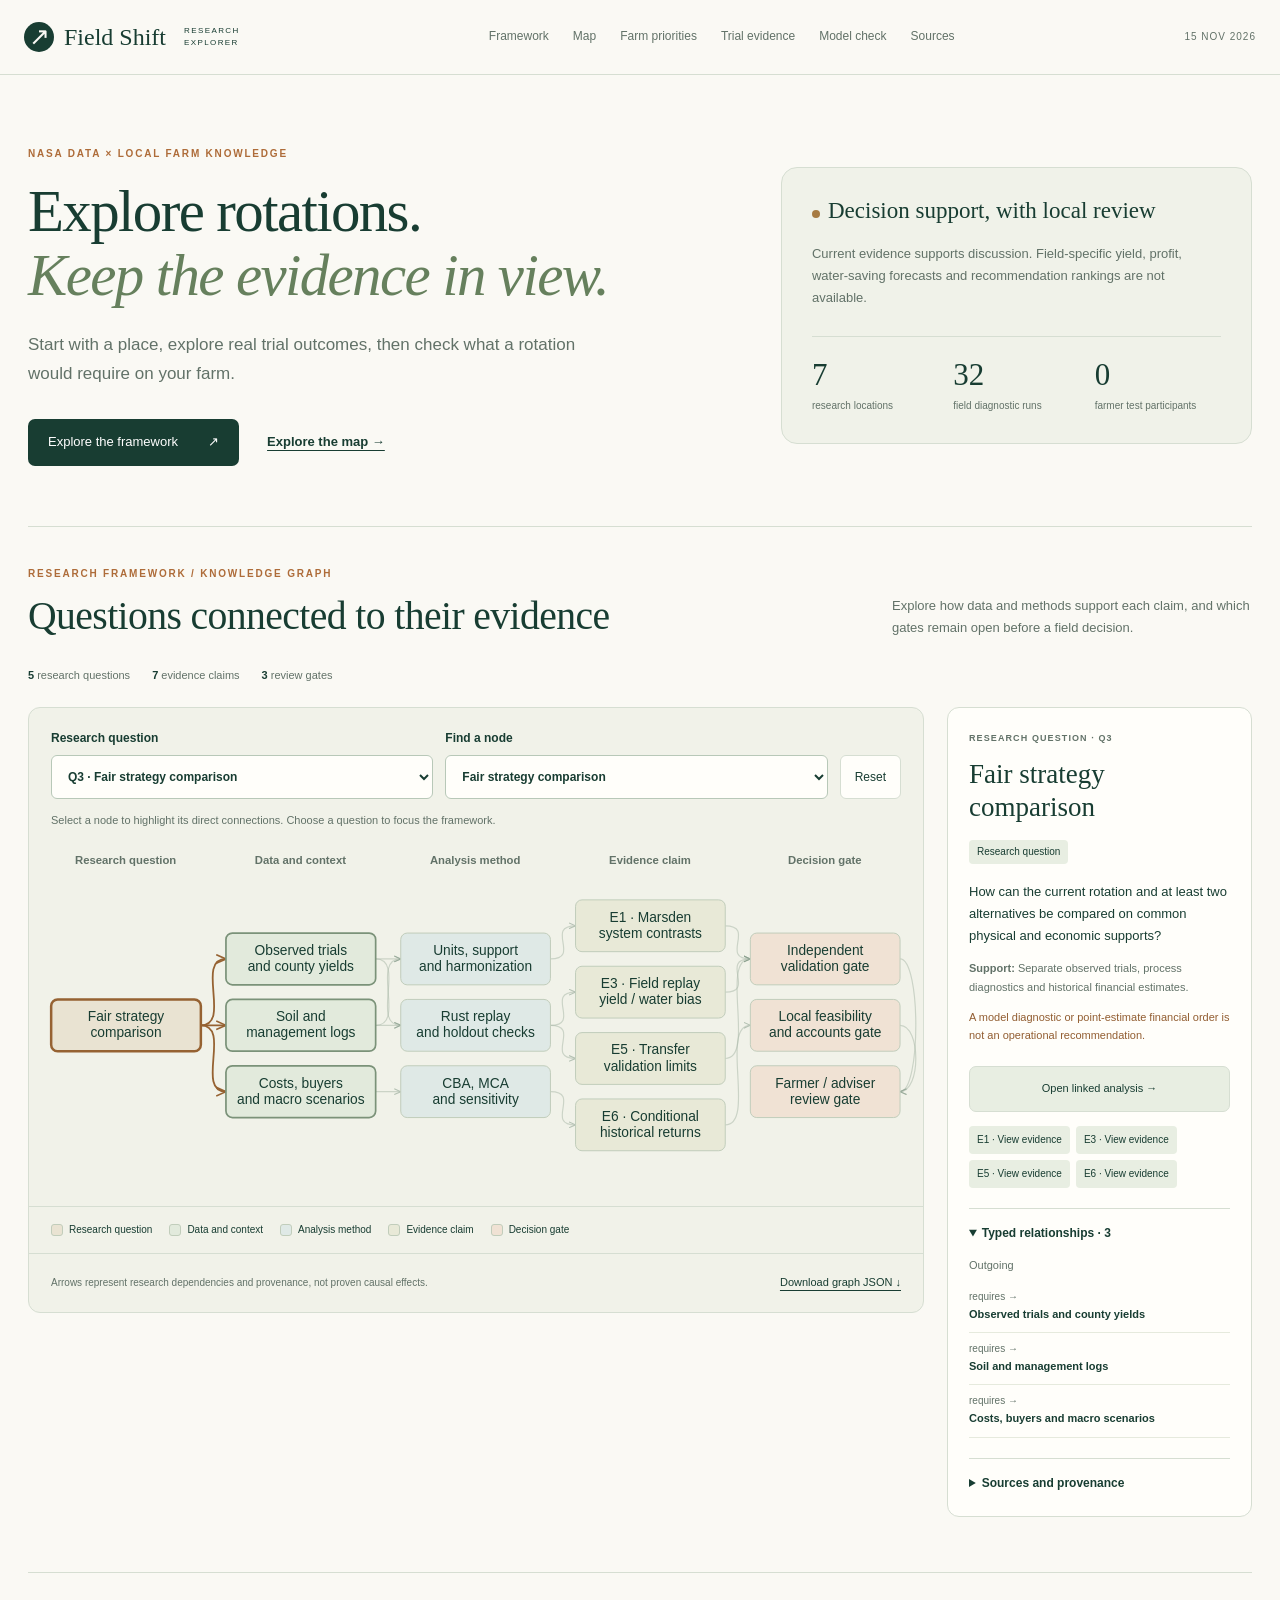
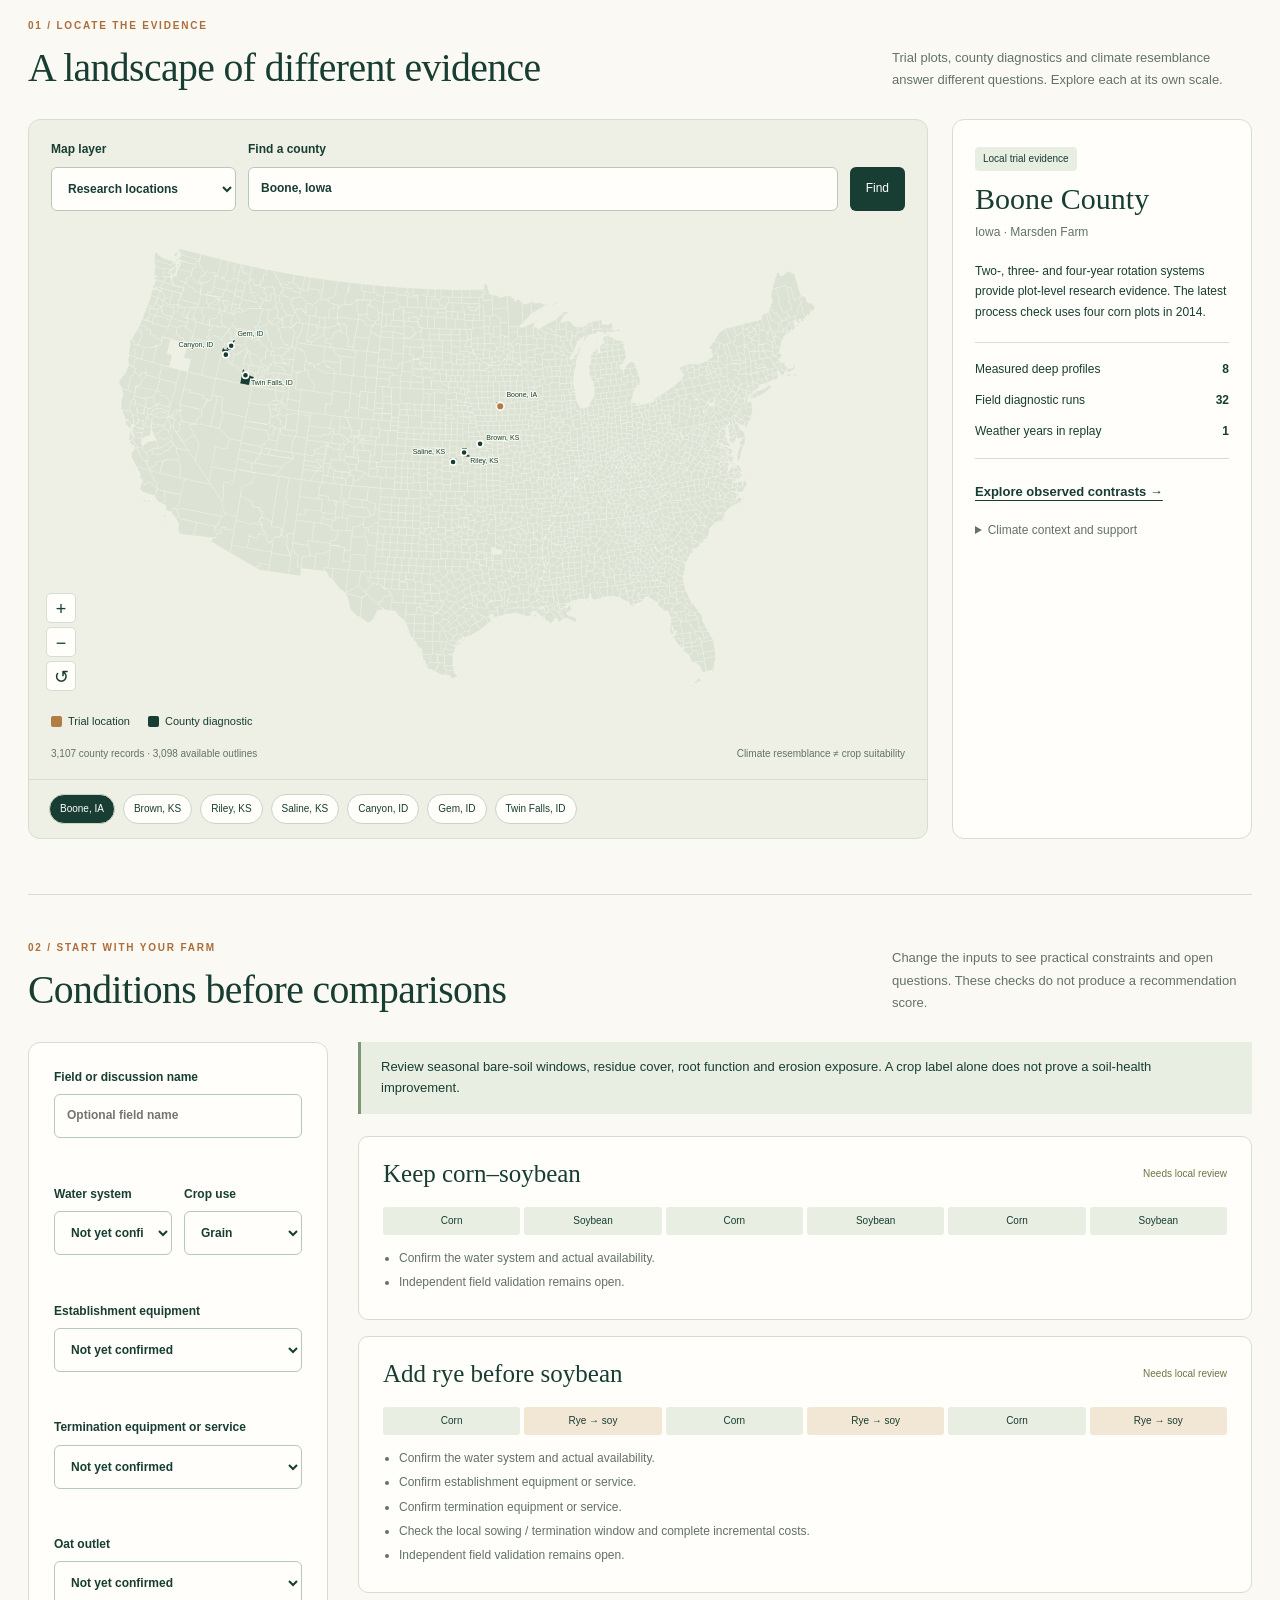
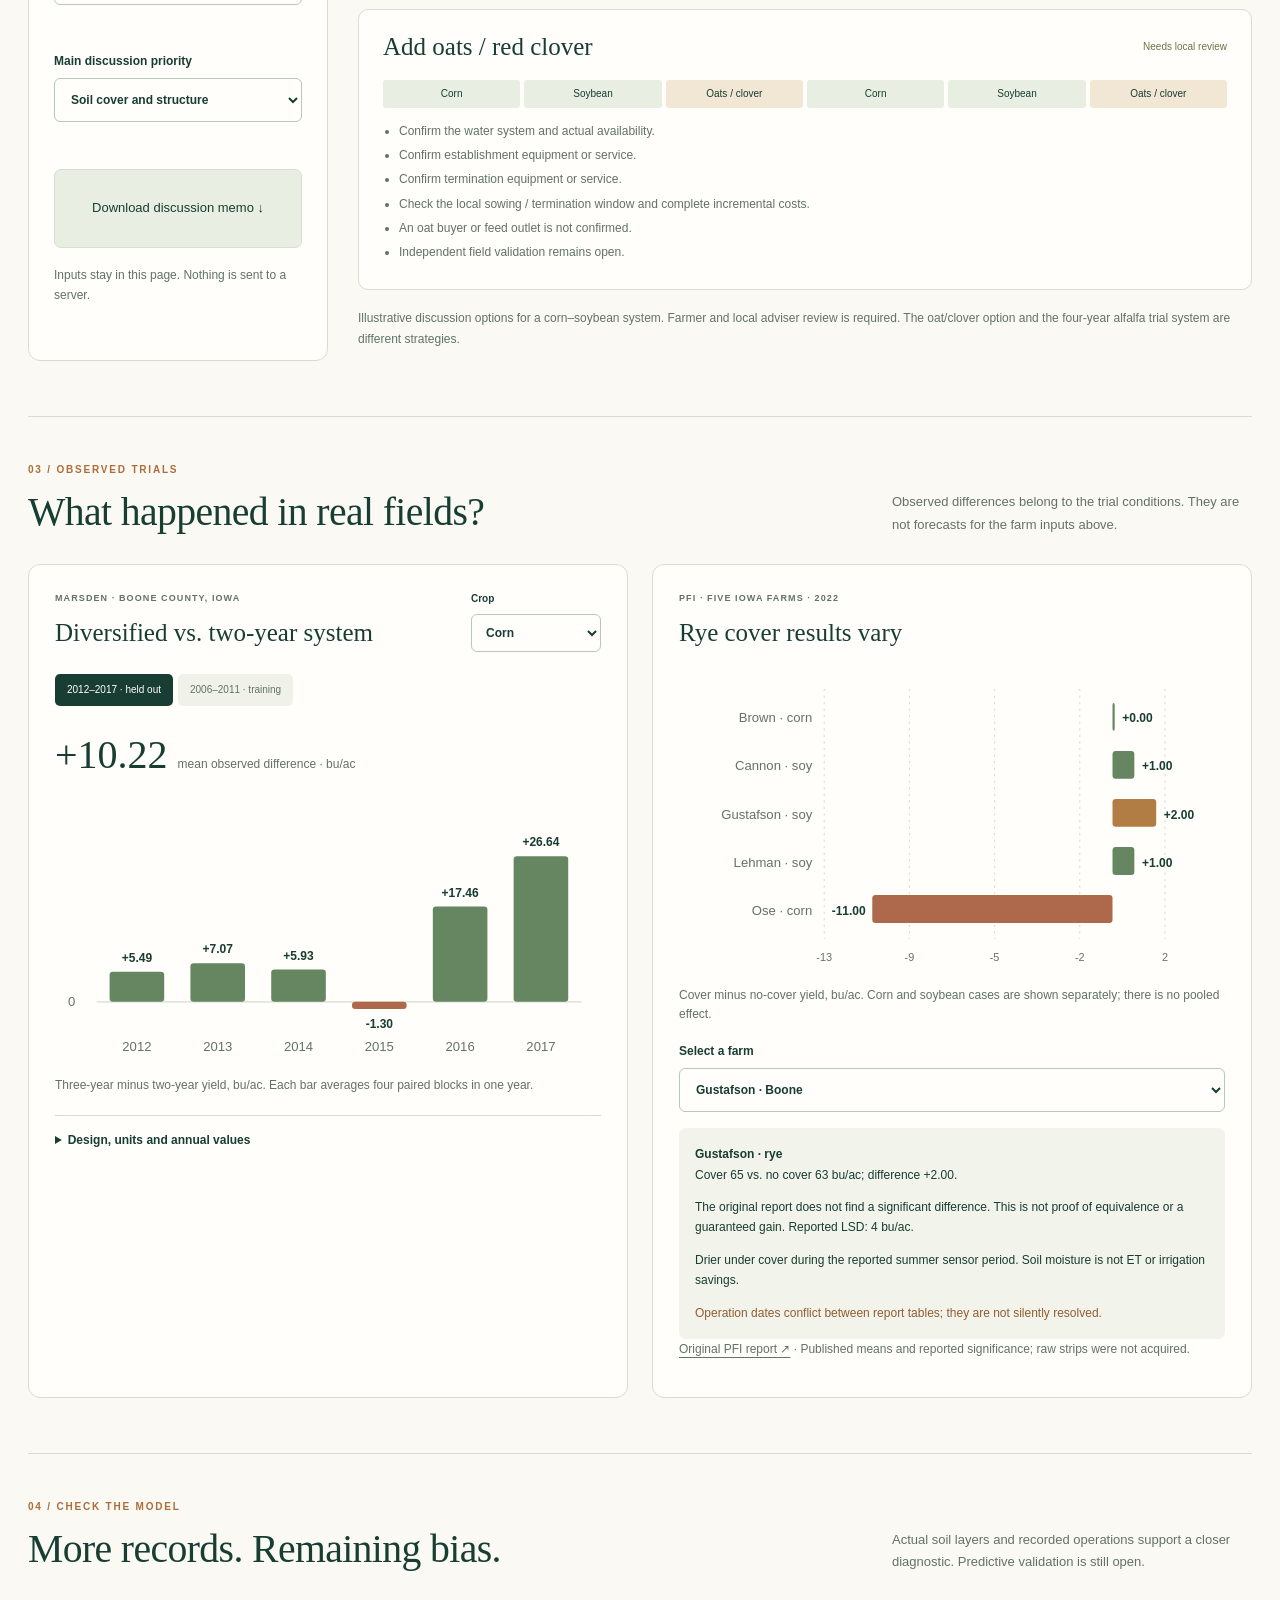
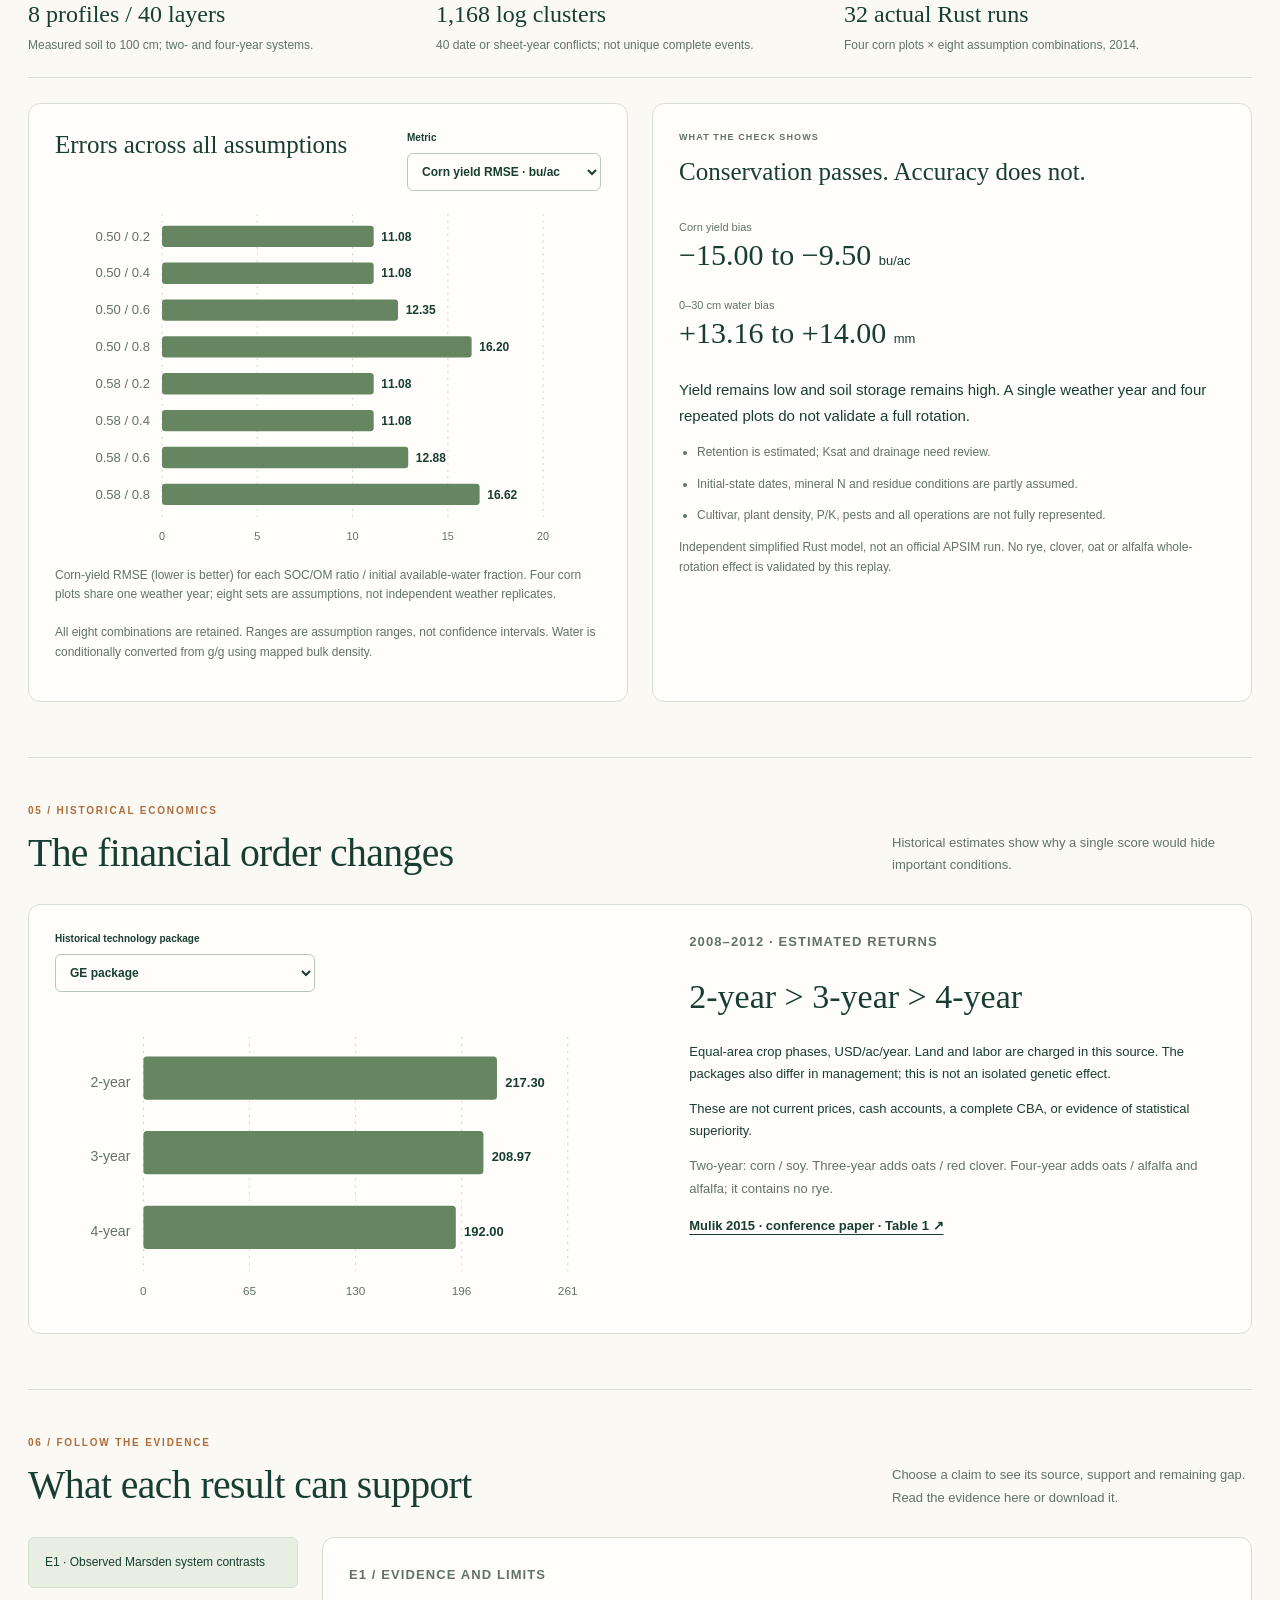
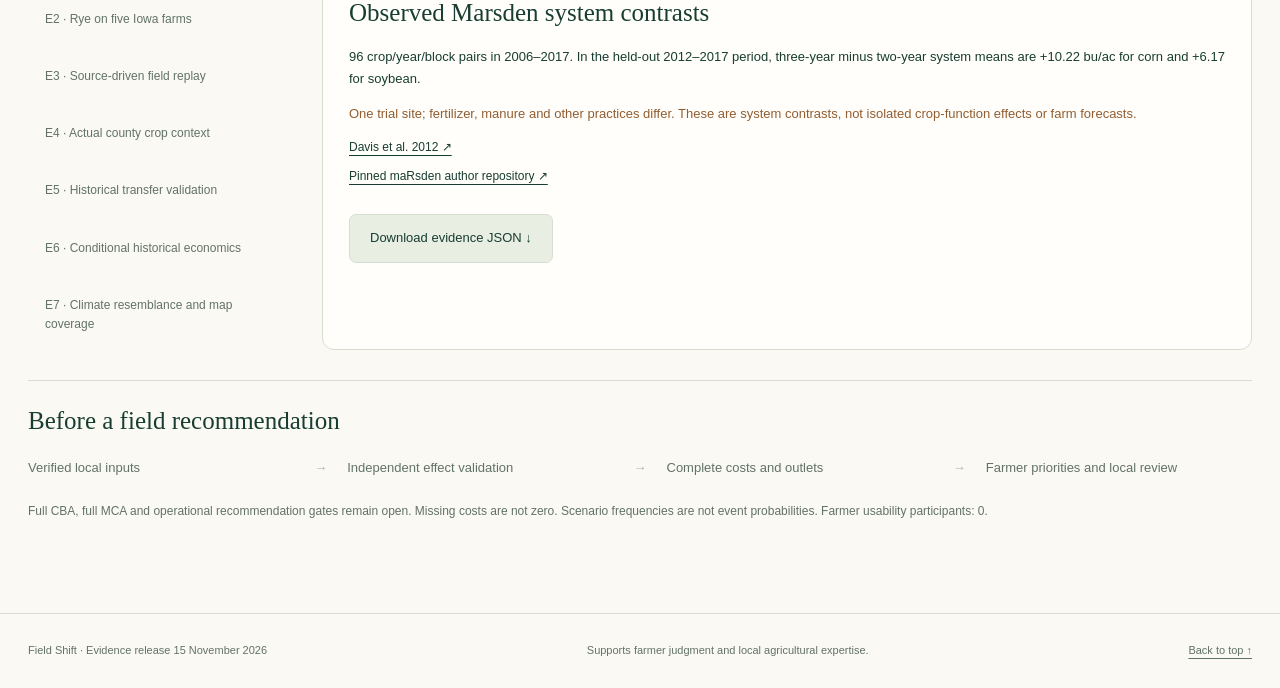
==== commit b7cd76f7: "Add research knowledge graph to offline demo" ====
--- a/02_demo/index.html
+++ b/02_demo/index.html
@@ -4,17 +4,22 @@
 @media(prefers-reduced-motion:reduce){html{scroll-behavior:auto}.county{transition:none}}@media print{.topbar,button,.hero-actions,.zoom,.site-shortcuts{display:none!important}main{max-width:none;padding:0}.section{break-inside:avoid}.hero{padding:20px 0}.map-layout{grid-template-columns:1fr 250px}.chart-grid{grid-template-columns:1fr 1fr}body{font-size:11px}.chart-panel{padding:15px}footer{font-size:9px}}
 
 @media(max-width:800px){.chart text{font-size:15px}.chart .chart-value{font-size:14px!important}}
+
+.kg-section{padding-top:38px}.kg-layout{display:grid;grid-template-columns:minmax(0,1fr) 305px;gap:23px;align-items:start}.kg-canvas-panel{background:#f1f2e9;border:1px solid var(--line);border-radius:12px;overflow:hidden}.kg-toolbar{display:flex;align-items:end;gap:12px;padding:21px 22px 12px}.kg-toolbar>label{flex:1;min-width:0}.kg-toolbar select{font-size:12px}.kg-toolbar button{background:var(--white);border:1px solid var(--line);padding:10px 14px;border-radius:6px;font-size:12px;min-height:44px}.kg-view-note{font-size:11px;color:var(--muted);padding:0 22px;margin:0 0 5px}.kg-svg-wrap{padding:5px 10px 10px}#research-graph{display:block;width:100%;height:auto;overflow:visible}.kg-col-title{font:600 14px Arial,sans-serif;fill:#627268}.kg-edge{fill:none;stroke:#a9b8a8;stroke-width:1.2;opacity:.52;vector-effect:non-scaling-stroke}.kg-edge.active{stroke:#966232;stroke-width:1.8;opacity:1}.kg-node{cursor:pointer;outline:none}.kg-node rect{stroke:#c1cdbb;stroke-width:1;vector-effect:non-scaling-stroke}.kg-node text{font:17px Arial,sans-serif;fill:var(--ink);pointer-events:none}.kg-node.selected rect{stroke:#966232;stroke-width:2.5}.kg-node.connected:not(.selected) rect{stroke:#7b9279;stroke-width:1.7}.kg-node:hover rect,.kg-node:focus-visible rect{stroke:#966232;stroke-width:2.7}.kg-edge-label{font:10px Arial,sans-serif;fill:#627268}.kg-legend{border-top:1px solid var(--line);padding:15px 22px;display:flex;flex-wrap:wrap;gap:9px 17px;font-size:10px}.kg-legend span{display:inline-flex;align-items:center;gap:6px}.kg-legend i{display:inline-block;width:12px;height:12px;border:1px solid #c1cdbb;border-radius:3px}.kg-footer{display:flex;align-items:center;justify-content:space-between;gap:20px;padding:15px 22px;border-top:1px solid var(--line)}.kg-footer p{font-size:10px;color:var(--muted);margin:0;max-width:440px}.kg-download{font-size:11px;background:transparent;text-decoration:underline;text-underline-offset:4px;color:var(--ink);padding:5px 0;white-space:nowrap}#kg-detail{padding:23px 21px;border:1px solid var(--line);border-radius:12px;background:var(--white)}#kg-detail h3{font-size:27px;margin-bottom:15px}#kg-detail .kg-summary{font-size:13px;margin:17px 0 12px}#kg-detail .small{font-size:11px}.kg-open{margin-top:10px;font-size:11px;width:100%;padding:10px}.kg-claims{display:flex;flex-wrap:wrap;gap:6px;margin-top:14px}.kg-claims button{background:var(--mint);color:var(--ink);padding:6px 8px;border-radius:4px;font-size:10px}.kg-connections,.kg-sources{border-top:1px solid var(--line);padding-top:15px;margin-top:20px;font-size:12px}.kg-connections summary,.kg-sources summary{cursor:pointer;font-weight:600}.kg-connections>p{margin:13px 0 6px}.kg-relation{display:block;width:100%;text-align:left;background:transparent;padding:8px 0;border-bottom:1px solid #e6eadd}.kg-relation span{display:block;font-size:10px;color:var(--muted)}.kg-relation strong{font-size:11px;font-weight:600;color:var(--ink)}.kg-relation:hover strong{text-decoration:underline}.kg-sources a{display:block;margin:11px 0;font-size:11px}.kg-stats{display:flex;gap:22px;font-size:11px;color:var(--muted);margin:0 0 22px}.kg-stats strong{color:var(--ink)}
+@media(max-width:1100px){.kg-layout{grid-template-columns:minmax(0,1fr) 280px}.kg-toolbar{flex-wrap:wrap}.kg-toolbar button{font-size:11px}.kg-node text{font-size:18px}.topbar nav{gap:15px}.topbar nav a{font-size:11px}}
+@media(max-width:800px){.kg-layout{grid-template-columns:1fr}.kg-toolbar{display:grid;grid-template-columns:1fr 1fr;padding:18px 16px 12px}.kg-toolbar>label{grid-column:1/-1}.kg-toolbar button{width:95px}.kg-view-note{padding:0 16px}.kg-svg-wrap{max-width:430px;margin:auto;padding:6px 10px}.kg-node text{font-size:17px}.kg-footer{display:block;padding:15px 16px}.kg-footer p{margin-bottom:12px}.kg-stats{gap:14px;font-size:10px;flex-wrap:wrap}.kg-legend{padding:15px 16px}.kg-node.selected rect{stroke-width:2}.kg-legend span{font-size:10px}.kg-col-title{font-size:12px}.topbar nav{gap:20px}.topbar nav a{font-size:11px}}
 </style></head><body>
 <a class="skip" href="#main">Skip to content</a>
-<header class="topbar"><a class="brand" href="#overview"><span class="brand-icon" aria-hidden="true">↗</span> Field Shift<span class="brand-sub">RESEARCH EXPLORER</span></a><nav aria-label="Explore"><a href="#landscape">Map</a><a href="#planner">Farm priorities</a><a href="#trials">Trial evidence</a><a href="#model">Model check</a><a href="#methods">Sources</a></nav><span class="release">15 NOV 2026</span></header>
-<main id="main"><section class="hero" id="overview"><div><p class="eyebrow">NASA DATA × LOCAL FARM KNOWLEDGE</p><h1>Explore rotations.<br><em>Keep the evidence in view.</em></h1><p class="intro">Start with a place, explore real trial outcomes, then check what a rotation would require on your farm.</p><div class="hero-actions"><a class="button" href="#landscape">Explore the map <span>↗</span></a><a class="text-link" href="#planner">Set farm priorities →</a></div></div><aside class="hero-note"><span class="status-dot"></span><strong>Decision support, with local review</strong><p>Current evidence supports discussion. Field-specific yield, profit, water-saving forecasts and recommendation rankings are not available.</p><div class="hero-facts"><div><b>7</b><span>research locations</span></div><div><b>32</b><span>field diagnostic runs</span></div><div><b>0</b><span>farmer test participants</span></div></div></aside></section>
+<header class="topbar"><a class="brand" href="#overview"><span class="brand-icon" aria-hidden="true">↗</span> Field Shift<span class="brand-sub">RESEARCH EXPLORER</span></a><nav aria-label="Explore"><a href="#framework">Framework</a><a href="#landscape">Map</a><a href="#planner">Farm priorities</a><a href="#trials">Trial evidence</a><a href="#model">Model check</a><a href="#methods">Sources</a></nav><span class="release">15 NOV 2026</span></header>
+<main id="main"><section class="hero" id="overview"><div><p class="eyebrow">NASA DATA × LOCAL FARM KNOWLEDGE</p><h1>Explore rotations.<br><em>Keep the evidence in view.</em></h1><p class="intro">Start with a place, explore real trial outcomes, then check what a rotation would require on your farm.</p><div class="hero-actions"><a class="button" href="#framework">Explore the framework <span>↗</span></a><a class="text-link" href="#landscape">Explore the map →</a></div></div><aside class="hero-note"><span class="status-dot"></span><strong>Decision support, with local review</strong><p>Current evidence supports discussion. Field-specific yield, profit, water-saving forecasts and recommendation rankings are not available.</p><div class="hero-facts"><div><b>7</b><span>research locations</span></div><div><b>32</b><span>field diagnostic runs</span></div><div><b>0</b><span>farmer test participants</span></div></div></aside></section>
+<section id="framework" class="section kg-section"><div class="section-head"><div><p class="eyebrow">RESEARCH FRAMEWORK / KNOWLEDGE GRAPH</p><h2>Questions connected to their evidence</h2></div><p>Explore how data and methods support each claim, and which gates remain open before a field decision.</p></div><div class="kg-stats"><span><strong>5</strong> research questions</span><span><strong>7</strong> evidence claims</span><span><strong>3</strong> review gates</span></div><div class="kg-layout"><div class="kg-canvas-panel"><div class="kg-toolbar"><label>Research question<select id="kg-focus"></select></label><label>Find a node<select id="kg-node-picker"></select></label><button id="kg-reset">Reset</button></div><p id="kg-view-note" class="kg-view-note"></p><div class="kg-svg-wrap"><svg id="research-graph" viewBox="0 0 1080 700" role="group" aria-label="Research knowledge graph: questions, data, methods, evidence and review gates"></svg></div><div id="kg-legend" class="kg-legend"></div><div class="kg-footer"><p>Arrows represent research dependencies and provenance, not proven causal effects.</p><button id="kg-download" class="kg-download">Download graph JSON ↓</button></div></div><aside id="kg-detail" aria-live="polite"></aside></div></section>
 <section id="landscape" class="section"><div class="section-head"><div><p class="eyebrow">01 / LOCATE THE EVIDENCE</p><h2>A landscape of different evidence</h2></div><p>Trial plots, county diagnostics and climate resemblance answer different questions. Explore each at its own scale.</p></div><div class="map-layout"><div class="map-panel"><div class="map-toolbar"><label>Map layer<select id="map-layer"><option value="sites">Research locations</option><option value="analog">Climate resemblance</option><option value="source">Climate data source</option></select></label><label class="search-label">Find a county<input id="county-search" list="county-list" placeholder="e.g. Boone, Iowa" autocomplete="off"><datalist id="county-list"></datalist></label><button class="small-button" id="find-county">Find</button></div><p id="search-message" class="small" role="status"></p><div class="map-wrap"><svg id="county-map" viewBox="0 0 960 605" role="img" aria-labelledby="map-title map-desc"><title id="map-title">Interactive map of the contiguous United States</title><desc id="map-desc">Choose a research location, search a county, or switch between climate resemblance and source layers. Use the adjacent county details for values.</desc><g id="map-counties"></g><g id="map-states" pointer-events="none"></g><g id="map-sites"></g></svg><div class="zoom" aria-label="Map zoom"><button id="zoom-in" aria-label="Zoom in">+</button><button id="zoom-out" aria-label="Zoom out">−</button><button id="zoom-reset" aria-label="Reset map">↺</button></div><div id="map-tooltip" class="map-tooltip" hidden></div></div><div id="map-legend" class="legend"></div><div class="map-foot"><span>3,107 county records · 3,098 available outlines</span><span>Climate resemblance ≠ crop suitability</span></div><div class="site-shortcuts" id="site-shortcuts" aria-label="Research locations"></div></div><aside class="county-panel" id="county-details" aria-live="polite"></aside></div></section>
 <section id="planner" class="section"><div class="section-head"><div><p class="eyebrow">02 / START WITH YOUR FARM</p><h2>Conditions before comparisons</h2></div><p>Change the inputs to see practical constraints and open questions. These checks do not produce a recommendation score.</p></div><div class="planner-layout"><form id="farm-form" class="farm-form"><label>Field or discussion name<input id="field-name" maxlength="100" placeholder="Optional field name"></label><div class="form-pair"><label>Water system<select id="water"><option value="unknown">Not yet confirmed</option><option value="rainfed">Rainfed</option><option value="irrigated">Irrigated</option></select></label><label>Crop use<select id="crop-use"><option value="grain">Grain</option><option value="other">Silage, forage or other</option><option value="unknown">Not yet confirmed</option></select></label></div><label>Establishment equipment<select id="equipment"><option value="unknown">Not yet confirmed</option><option value="owned">Available on farm</option><option value="custom">Custom service — quote needed</option><option value="none">Unavailable</option></select></label><label>Termination equipment or service<select id="termination"><option value="unknown">Not yet confirmed</option><option value="owned">Available</option><option value="custom">Custom service — quote needed</option><option value="none">Unavailable</option></select></label><label>Oat outlet<select id="market"><option value="unknown">Not yet confirmed</option><option value="exploring">Exploring a buyer</option><option value="buyer">Buyer identified — terms to verify</option><option value="feed">On-farm feed — value to verify</option><option value="none">No outlet</option></select></label><label>Main discussion priority<select id="priority"><option value="soil">Soil cover and structure</option><option value="water">Water availability</option><option value="income">Market and income</option><option value="cost">Cost and workload</option></select></label><button type="button" class="button secondary" id="download-memo">Download discussion memo ↓</button><p class="small">Inputs stay in this page. Nothing is sent to a server.</p></form><div><div id="priority-note" class="priority-note" role="status"></div><div id="strategy-cards" class="strategy-cards"></div><p class="small top-gap">Illustrative discussion options for a corn–soybean system. Farmer and local adviser review is required. The oat/clover option and the four-year alfalfa trial system are different strategies.</p></div></div></section>
 <section id="trials" class="section"><div class="section-head"><div><p class="eyebrow">03 / OBSERVED TRIALS</p><h2>What happened in real fields?</h2></div><p>Observed differences belong to the trial conditions. They are not forecasts for the farm inputs above.</p></div><div class="chart-grid"><article class="chart-panel"><div class="panel-top"><div><p class="chart-kicker">MARSDEN · BOONE COUNTY, IOWA</p><h3>Diversified vs. two-year system</h3></div><label class="compact-label">Crop<select id="trial-crop"><option value="corn">Corn</option><option value="soybean">Soybean</option></select></label></div><div class="segmented" aria-label="Trial period"><button data-period="held_out" aria-pressed="true">2012–2017 · held out</button><button data-period="training" aria-pressed="false">2006–2011 · training</button></div><div class="trial-stat" id="trial-stat"></div><div id="annual-chart" class="chart"></div><p class="chart-caption">Three-year minus two-year yield, bu/ac. Each bar averages four paired blocks in one year.</p><details><summary>Design, units and annual values</summary><p>Three-year: corn–soybean–oats/red clover. Two-year: corn–soybean. Fertilizer, manure and other management differ, so this is a whole-system contrast. Corn is standardized to 15.5% moisture; soybean to 13%. One site is not a cross-farm prediction interval.</p><div id="annual-table" class="table-wrap"></div><p><a href="https://doi.org/10.1371/journal.pone.0047149" target="_blank" rel="noopener">Davis et al. 2012 ↗</a> · <a href="https://github.com/vanichols/maRsden/tree/01476a18c01115f70f154cf7e94c1951205fbda1" target="_blank" rel="noopener">Pinned author records ↗</a></p></details></article><article class="chart-panel"><p class="chart-kicker">PFI · FIVE IOWA FARMS · 2022</p><h3>Rye cover results vary</h3><div id="pfi-chart" class="chart"></div><p class="chart-caption">Cover minus no-cover yield, bu/ac. Corn and soybean cases are shown separately; there is no pooled effect.</p><label>Select a farm<select id="pfi-farm"></select></label><div id="pfi-details" class="pfi-details"></div><p class="small"><a href="https://practicalfarmers.org/resources/research-reports/cover-crop-effect-on-soil-water/" target="_blank" rel="noopener">Original PFI report ↗</a> · Published means and reported significance; raw strips were not acquired.</p></article></div></section>
 <section id="model" class="section"><div class="section-head"><div><p class="eyebrow">04 / CHECK THE MODEL</p><h2>More records. Remaining bias.</h2></div><p>Actual soil layers and recorded operations support a closer diagnostic. Predictive validation is still open.</p></div><div class="model-summary"><div><strong>8 profiles / 40 layers</strong><span>Measured soil to 100 cm; two- and four-year systems.</span></div><div><strong>1,168 log clusters</strong><span>40 date or sheet-year conflicts; not unique complete events.</span></div><div><strong>32 actual Rust runs</strong><span>Four corn plots × eight assumption combinations, 2014.</span></div></div><div class="chart-grid"><article class="chart-panel"><div class="panel-top"><h3>Errors across all assumptions</h3><label class="compact-label">Metric<select id="model-metric"><option value="yield">Corn yield RMSE · bu/ac</option><option value="water">0–30 cm water RMSE · mm</option></select></label></div><div id="model-chart" class="chart"></div><p id="model-caption" class="chart-caption"></p><p class="small">All eight combinations are retained. Ranges are assumption ranges, not confidence intervals. Water is conditionally converted from g/g using mapped bulk density.</p></article><article class="chart-panel"><p class="chart-kicker">WHAT THE CHECK SHOWS</p><h3>Conservation passes. Accuracy does not.</h3><div class="diagnostic-values"><div><span>Corn yield bias</span><strong>−15.00 to −9.50 <small>bu/ac</small></strong></div><div><span>0–30 cm water bias</span><strong>+13.16 to +14.00 <small>mm</small></strong></div></div><p>Yield remains low and soil storage remains high. A single weather year and four repeated plots do not validate a full rotation.</p><ul class="plain-list"><li>Retention is estimated; Ksat and drainage need review.</li><li>Initial-state dates, mineral N and residue conditions are partly assumed.</li><li>Cultivar, plant density, P/K, pests and all operations are not fully represented.</li></ul><p class="small">Independent simplified Rust model, not an official APSIM run. No rye, clover, oat or alfalfa whole-rotation effect is validated by this replay.</p></article></div></section>
 <section id="economics" class="section"><div class="section-head"><div><p class="eyebrow">05 / HISTORICAL ECONOMICS</p><h2>The financial order changes</h2></div><p>Historical estimates show why a single score would hide important conditions.</p></div><article class="chart-panel finance-panel"><div><label class="compact-label">Historical technology package<select id="technology"><option value="GE">GE package</option><option value="Non-GE">Non-GE package</option></select></label><div id="finance-chart" class="chart"></div></div><div><p class="chart-kicker">2008–2012 · ESTIMATED RETURNS</p><h3 id="finance-order"></h3><p>Equal-area crop phases, USD/ac/year. Land and labor are charged in this source. The packages also differ in management; this is not an isolated genetic effect.</p><p>These are not current prices, cash accounts, a complete CBA, or evidence of statistical superiority.</p><p class="small">Two-year: corn / soy. Three-year adds oats / red clover. Four-year adds oats / alfalfa and alfalfa; it contains no rye.</p><a class="text-link" href="https://ageconsearch.umn.edu/record/205805" target="_blank" rel="noopener">Mulik 2015 · conference paper · Table 1 ↗</a></div></article></section>
 <section id="methods" class="section"><div class="section-head"><div><p class="eyebrow">06 / FOLLOW THE EVIDENCE</p><h2>What each result can support</h2></div><p>Choose a claim to see its source, support and remaining gap. Read the evidence here or download it.</p></div><div class="methods-layout"><div id="evidence-menu" role="group" aria-label="Evidence claims"></div><article class="chart-panel" id="evidence-detail" aria-live="polite"></article></div><div class="gates-panel"><h3>Before a field recommendation</h3><div class="gate-flow"><span>Verified local inputs</span><b>→</b><span>Independent effect validation</span><b>→</b><span>Complete costs and outlets</span><b>→</b><span>Farmer priorities and local review</span></div><p class="small">Full CBA, full MCA and operational recommendation gates remain open. Missing costs are not zero. Scenario frequencies are not event probabilities. Farmer usability participants: 0.</p></div></section>
-</main><footer><span>Field Shift · Evidence release 15 November 2026</span><span>Supports farmer judgment and local agricultural expertise.</span><a href="#overview">Back to top ↑</a></footer><script id="research-data" type="application/json">{"counties":[{"fips":"04015","name":"Mohave","state":"Arizona","source":"POWER county","analog":"Moderate","nearest":"Canyon, ID","distance":1.1797543925},{"fips":"22105","name":"Tangipahoa","state":"Louisiana","source":"POWER county","analog":"Low","nearest":"Riley, KS","distance":1.8501332089},{"fips":"16063","name":"Lincoln","state":"Idaho","source":"POWER county","analog":"High","nearest":"Canyon, ID","distance":1.0329264951},{"fips":"27119","name":"Polk","state":"Minnesota","source":"POWER county","analog":"Low","nearest":"Twin Falls, ID","distance":1.6896871572},{"fips":"38017","name":"Cass","state":"North Dakota","source":"POWER county","analog":"Low","nearest":"Twin Falls, ID","distance":1.6843779014},{"fips":"46081","name":"Lawrence","state":"South Dakota","source":"POWER county","analog":"Low","nearest":"Twin Falls, ID","distance":1.267780919},{"fips":"36095","name":"Schoharie","state":"New York","source":"POWER county","analog":"High","nearest":"Brown, KS","distance":1.0728485461},{"fips":"13143","name":"Haralson","state":"Georgia","source":"POWER county","analog":"Low","nearest":"Saline, KS","distance":1.2989452157},{"fips":"13023","name":"Bleckley","state":"Georgia","source":"POWER county","analog":"Low","nearest":"Saline, KS","distance":1.2925031182},{"fips":"18093","name":"Lawrence","state":"Indiana","source":"POWER county","analog":"Moderate","nearest":"Saline, KS","distance":1.2082773931},{"fips":"18079","name":"Jennings","state":"Indiana","source":"POWER county","analog":"Moderate","nearest":"Saline, KS","distance":1.1056309087},{"fips":"26087","name":"Lapeer","state":"Michigan","source":"POWER county","analog":"Very high","nearest":"Brown, KS","distance":0.8835485911},{"fips":"28017","name":"Chickasaw","state":"Mississippi","source":"POWER county","analog":"Low","nearest":"Saline, KS","distance":1.3559369389},{"fips":"39033","name":"Crawford","state":"Ohio","source":"POWER county","analog":"High","nearest":"Saline, KS","distance":1.0371922879},{"fips":"46099","name":"Minnehaha","state":"South Dakota","source":"POWER county","analog":"Low","nearest":"Saline, KS","distance":1.4402681461},{"fips":"46125","name":"Turner","state":"South Dakota","source":"POWER county","analog":"Low","nearest":"Saline, KS","distance":1.4402681461},{"fips":"48471","name":"Walker","state":"Texas","source":"POWER county","analog":"Low","nearest":"Saline, KS","distance":1.5255203366},{"fips":"46003","name":"Aurora","state":"South Dakota","source":"POWER county","analog":"Low","nearest":"Saline, KS","distance":1.6348782958},{"fips":"48047","name":"Brooks","state":"Texas","source":"POWER county","analog":"Low","nearest":"Saline, KS","distance":1.9599652304},{"fips":"31029","name":"Chase","state":"Nebraska","source":"POWER county","analog":"Low","nearest":"Canyon, ID","distance":1.3011477128},{"fips":"08021","name":"Conejos","state":"Colorado","source":"POWER county","analog":"High","nearest":"Gem, ID","distance":1.0881473832},{"fips":"24043","name":"Washington","state":"Maryland","source":"POWER county","analog":"High","nearest":"Saline, KS","distance":0.9695987842},{"fips":"20137","name":"Norton","state":"Kansas","source":"POWER county","analog":"Moderate","nearest":"Saline, KS","distance":1.2448043764},{"fips":"17053","name":"Ford","state":"Illinois","source":"POWER county","analog":"Moderate","nearest":"Saline, KS","distance":1.1376947771},{"fips":"48117","name":"Deaf Smith","state":"Texas","source":"POWER county","analog":"Low","nearest":"Canyon, ID","distance":1.2975565291},{"fips":"13261","name":"Sumter","state":"Georgia","source":"POWER county","analog":"Low","nearest":"Saline, KS","distance":1.2751738542},{"fips":"55075","name":"Marinette","state":"Wisconsin","source":"POWER county","analog":"Moderate","nearest":"Brown, KS","distance":1.197035583},{"fips":"06069","name":"San Benito","state":"California","source":"POWER county","analog":"Low","nearest":"Canyon, ID","distance":1.7679502646},{"fips":"13199","name":"Meriwether","state":"Georgia","source":"POWER county","analog":"Low","nearest":"Saline, KS","distance":1.3419669749},{"fips":"19013","name":"Black Hawk","state":"Iowa","source":"POWER county","analog":"Low","nearest":"Saline, KS","distance":1.3430401794},{"fips":"19081","name":"Hancock","state":"Iowa","source":"POWER county","analog":"Low","nearest":"Saline, KS","distance":1.3068513375},{"fips":"27125","name":"Red Lake","state":"Minnesota","source":"POWER county","analog":"Low","nearest":"Twin Falls, ID","distance":1.6396183679},{"fips":"31125","name":"Nance","state":"Nebraska","source":"POWER county","analog":"Low","nearest":"Saline, KS","distance":1.3197478346},{"fips":"42075","name":"Lebanon","state":"Pennsylvania","source":"POWER county","analog":"Moderate","nearest":"Riley, KS","distance":1.1118437231},{"fips":"48219","name":"Hockley","state":"Texas","source":"POWER county","analog":"Low","nearest":"Canyon, ID","distance":1.4003387403},{"fips":"48417","name":"Shackelford","state":"Texas","source":"POWER county","analog":"Low","nearest":"Saline, KS","distance":1.3874298803},{"fips":"48451","name":"Tom Green","state":"Texas","source":"POWER county","analog":"Low","nearest":"Saline, KS","distance":1.4901202959},{"fips":"48497","name":"Wise","state":"Texas","source":"POWER county","analog":"Low","nearest":"Saline, KS","distance":1.6109178579},{"fips":"46079","name":"Lake","state":"South Dakota","source":"POWER county","analog":"Low","nearest":"Saline, KS","distance":1.4045734191},{"fips":"46069","name":"Hyde","state":"South Dakota","source":"POWER county","analog":"Low","nearest":"Saline, KS","distance":1.7216131709},{"fips":"48101","name":"Cottle","state":"Texas","source":"POWER county","analog":"Low","nearest":"Saline, KS","distance":1.7332920325},{"fips":"04023","name":"Santa Cruz","state":"Arizona","source":"POWER county","analog":"Moderate","nearest":"Canyon, ID","distance":1.2044540264},{"fips":"19179","name":"Wapello","state":"Iowa","source":"POWER county","analog":"Low","nearest":"Saline, KS","distance":1.3481174537},{"fips":"19031","name":"Cedar","state":"Iowa","source":"POWER county","analog":"Low","nearest":"Saline, KS","distance":1.3307422067},{"fips":"30033","name":"Garfield","state":"Montana","source":"POWER county","analog":"Low","nearest":"Canyon, ID","distance":1.3034598321},{"fips":"29185","name":"St. Clair","state":"Missouri","source":"POWER county","analog":"High","nearest":"Saline, KS","distance":1.0939658799},{"fips":"12091","name":"Okaloosa","state":"Florida","source":"POWER county","analog":"Low","nearest":"Riley, KS","distance":1.695307411},{"fips":"21219","name":"Todd","state":"Kentucky","source":"POWER county","analog":"Moderate","nearest":"Saline, KS","distance":1.2039680118},{"fips":"23003","name":"Aroostook","state":"Maine","source":"POWER county","analog":"Low","nearest":"Brown, KS","distance":1.4425328047},{"fips":"24001","name":"Allegany","state":"Maryland","source":"POWER county","analog":"High","nearest":"Riley, KS","distance":0.9683417524},{"fips":"28075","name":"Lauderdale","state":"Mississippi","source":"POWER county","analog":"Low","nearest":"Saline, KS","distance":1.4275534505},{"fips":"38021","name":"Dickey","state":"North Dakota","source":"POWER county","analog":"Low","nearest":"Twin Falls, ID","distance":1.7500762491},{"fips":"27093","name":"Meeker","state":"Minnesota","source":"POWER county","analog":"Low","nearest":"Saline, KS","distance":1.474189339},{"fips":"46007","name":"Bennett","state":"South Dakota","source":"POWER county","analog":"Low","nearest":"Canyon, ID","distance":1.4364802276},{"fips":"49043","name":"Summit","state":"Utah","source":"POWER county","analog":"Low","nearest":"Gem, ID","distance":1.2840982396},{"fips":"36099","name":"Seneca","state":"New York","source":"POWER county","analog":"Very high","nearest":"Brown, KS","distance":0.9537134211},{"fips":"20073","name":"Greenwood","state":"Kansas","source":"POWER county","analog":"Low","nearest":"Saline, KS","distance":1.2661221046},{"fips":"20101","name":"Lane","state":"Kansas","source":"POWER county","analog":"Moderate","nearest":"Saline, KS","distance":1.2190013213},{"fips":"26123","name":"Newaygo","state":"Michigan","source":"POWER county","analog":"High","nearest":"Brown, KS","distance":0.9853395477},{"fips":"31035","name":"Clay","state":"Nebraska","source":"POWER county","analog":"Moderate","nearest":"Saline, KS","distance":1.2013636413},{"fips":"36073","name":"Orleans","state":"New York","source":"POWER county","analog":"High","nearest":"Gem, ID","distance":0.9981007981},{"fips":"38063","name":"Nelson","state":"North Dakota","source":"POWER county","analog":"Low","nearest":"Twin Falls, ID","distance":1.5935652415},{"fips":"40011","name":"Blaine","state":"Oklahoma","source":"POWER county","analog":"Low","nearest":"Saline, KS","distance":1.5354725235},{"fips":"48441","name":"Taylor","state":"Texas","source":"POWER county","analog":"Low","nearest":"Saline, KS","distance":1.3989816072},{"fips":"48011","name":"Armstrong","state":"Texas","source":"POWER county","analog":"Low","nearest":"Canyon, ID","distance":1.4271040544},{"fips":"48233","name":"Hutchinson","state":"Texas","source":"POWER county","analog":"Low","nearest":"Canyon, ID","distance":1.463080144},{"fips":"48235","name":"Irion","state":"Texas","source":"POWER county","analog":"Low","nearest":"Canyon, ID","distance":1.4397168282},{"fips":"55137","name":"Waushara","state":"Wisconsin","source":"POWER county","analog":"High","nearest":"Brown, KS","distance":1.061716751},{"fips":"47151","name":"Scott","state":"Tennessee","source":"POWER county","analog":"Moderate","nearest":"Riley, KS","distance":1.2014224996},{"fips":"55113","name":"Sawyer","state":"Wisconsin","source":"POWER county","analog":"Low","nearest":"Brown, KS","distance":1.4440539019},{"fips":"26073","name":"Isabella","state":"Michigan","source":"POWER county","analog":"Very high","nearest":"Brown, KS","distance":0.9336573591},{"fips":"28131","name":"Stone","state":"Mississippi","source":"POWER county","analog":"Low","nearest":"Saline, KS","distance":1.7561284625},{"fips":"28013","name":"Calhoun","state":"Mississippi","source":"POWER county","analog":"Low","nearest":"Saline, KS","distance":1.3481773141},{"fips":"31171","name":"Thomas","state":"Nebraska","source":"POWER county","analog":"Low","nearest":"Saline, KS","distance":1.3698170815},{"fips":"48335","name":"Mitchell","state":"Texas","source":"POWER county","analog":"Low","nearest":"Saline, KS","distance":1.5411021712},{"fips":"08057","name":"Jackson","state":"Colorado","source":"POWER county","analog":"Low","nearest":"Gem, ID","distance":1.3705193498},{"fips":"19089","name":"Howard","state":"Iowa","source":"POWER county","analog":"Moderate","nearest":"Brown, KS","distance":1.2392260789},{"fips":"26151","name":"Sanilac","state":"Michigan","source":"POWER county","analog":"Very high","nearest":"Brown, KS","distance":0.8634496684},{"fips":"18075","name":"Jay","state":"Indiana","source":"POWER county","analog":"High","nearest":"Saline, KS","distance":1.0920770046},{"fips":"38075","name":"Renville","state":"North Dakota","source":"POWER county","analog":"Low","nearest":"Twin Falls, ID","distance":1.488453168},{"fips":"41021","name":"Gilliam","state":"Oregon","source":"POWER county","analog":"Moderate","nearest":"Canyon, ID","distance":1.115967264},{"fips":"29119","name":"McDonald","state":"Missouri","source":"POWER county","analog":"Moderate","nearest":"Saline, KS","distance":1.1668974249},{"fips":"48501","name":"Yoakum","state":"Texas","source":"POWER county","analog":"Low","nearest":"Canyon, ID","distance":1.2895338838},{"fips":"48075","name":"Childress","state":"Texas","source":"POWER county","analog":"Low","nearest":"Saline, KS","distance":1.7906949884},{"fips":"13097","name":"Douglas","state":"Georgia","source":"POWER county","analog":"Low","nearest":"Saline, KS","distance":1.3065428047},{"fips":"19181","name":"Warren","state":"Iowa","source":"POWER county","analog":"Moderate","nearest":"Saline, KS","distance":1.2495522854},{"fips":"40031","name":"Comanche","state":"Oklahoma","source":"POWER county","analog":"Low","nearest":"Saline, KS","distance":1.4775169632},{"fips":"40009","name":"Beckham","state":"Oklahoma","source":"POWER county","analog":"Low","nearest":"Saline, KS","distance":1.4932072839},{"fips":"46017","name":"Buffalo","state":"South Dakota","source":"POWER county","analog":"Low","nearest":"Saline, KS","distance":1.718440293},{"fips":"48171","name":"Gillespie","state":"Texas","source":"POWER county","analog":"Low","nearest":"Saline, KS","distance":1.6030380375},{"fips":"48125","name":"Dickens","state":"Texas","source":"POWER county","analog":"Low","nearest":"Saline, KS","distance":1.6907706363},{"fips":"48283","name":"La Salle","state":"Texas","source":"POWER county","analog":"Low","nearest":"Saline, KS","distance":1.9647610101},{"fips":"54093","name":"Tucker","state":"West Virginia","source":"POWER county","analog":"High","nearest":"Brown, KS","distance":1.0424752763},{"fips":"06089","name":"Shasta","state":"California","source":"POWER county","analog":"Low","nearest":"Canyon, ID","distance":1.4026805858},{"fips":"17165","name":"Saline","state":"Illinois","source":"POWER county","analog":"Low","nearest":"Saline, KS","distance":1.2818759283},{"fips":"26101","name":"Manistee","state":"Michigan","source":"POWER county","analog":"Moderate","nearest":"Gem, ID","distance":1.1334696679},{"fips":"31071","name":"Garfield","state":"Nebraska","source":"POWER county","analog":"Low","nearest":"Saline, KS","distance":1.3910702309},{"fips":"31041","name":"Custer","state":"Nebraska","source":"POWER county","analog":"Low","nearest":"Saline, KS","distance":1.2974357749},{"fips":"46097","name":"Miner","state":"South Dakota","source":"POWER county","analog":"Low","nearest":"Saline, KS","distance":1.4761893024},{"fips":"46025","name":"Clark","state":"South Dakota","source":"POWER county","analog":"Low","nearest":"Saline, KS","distance":1.5210101417},{"fips":"05037","name":"Cross","state":"Arkansas","source":"POWER county","analog":"Moderate","nearest":"Saline, KS","distance":1.2092586202},{"fips":"08007","name":"Archuleta","state":"Colorado","source":"POWER county","analog":"Low","nearest":"Gem, ID","distance":1.274530061},{"fips":"12043","name":"Glades","state":"Florida","source":"POWER county","analog":"Low","nearest":"Riley, KS","distance":2.2061593746},{"fips":"46053","name":"Gregory","state":"South Dakota","source":"POWER county","analog":"Low","nearest":"Saline, KS","distance":1.5714210068},{"fips":"48195","name":"Hansford","state":"Texas","source":"POWER county","analog":"Low","nearest":"Canyon, ID","distance":1.4191411796},{"fips":"53053","name":"Pierce","state":"Washington","source":"POWER county","analog":"Low","nearest":"Gem, ID","distance":2.2009537605},{"fips":"13077","name":"Coweta","state":"Georgia","source":"POWER county","analog":"Low","nearest":"Saline, KS","distance":1.3065428047},{"fips":"13059","name":"Clarke","state":"Georgia","source":"POWER county","analog":"Low","nearest":"Saline, KS","distance":1.5186926788},{"fips":"18081","name":"Johnson","state":"Indiana","source":"POWER county","analog":"Moderate","nearest":"Saline, KS","distance":1.1873363691},{"fips":"20115","name":"Marion","state":"Kansas","source":"POWER county","analog":"Low","nearest":"Saline, KS","distance":1.3302421341},{"fips":"27059","name":"Isanti","state":"Minnesota","source":"POWER county","analog":"Low","nearest":"Saline, KS","distance":1.5477673347},{"fips":"31003","name":"Antelope","state":"Nebraska","source":"POWER county","analog":"Low","nearest":"Saline, KS","distance":1.5204075394},{"fips":"39103","name":"Medina","state":"Ohio","source":"POWER county","analog":"Very high","nearest":"Brown, KS","distance":0.8982503995},{"fips":"47153","name":"Sequatchie","state":"Tennessee","source":"POWER county","analog":"Moderate","nearest":"Riley, KS","distance":1.2506513064},{"fips":"48375","name":"Potter","state":"Texas","source":"POWER county","analog":"Low","nearest":"Canyon, ID","distance":1.4329610683},{"fips":"48145","name":"Falls","state":"Texas","source":"POWER county","analog":"Low","nearest":"Saline, KS","distance":1.7644170632},{"fips":"38039","name":"Griggs","state":"North Dakota","source":"POWER county","analog":"Low","nearest":"Twin Falls, ID","distance":1.5911355784},{"fips":"46043","name":"Douglas","state":"South Dakota","source":"POWER county","analog":"Low","nearest":"Saline, KS","distance":1.4768512085},{"fips":"48193","name":"Hamilton","state":"Texas","source":"POWER county","analog":"Low","nearest":"Saline, KS","distance":1.5841948607},{"fips":"19185","name":"Wayne","state":"Iowa","source":"POWER county","analog":"Low","nearest":"Saline, KS","distance":1.28260358},{"fips":"38087","name":"Slope","state":"North Dakota","source":"POWER county","analog":"Moderate","nearest":"Twin Falls, ID","distance":1.2531132885},{"fips":"48399","name":"Runnels","state":"Texas","source":"POWER county","analog":"Low","nearest":"Saline, KS","distance":1.4131322707},{"fips":"04005","name":"Coconino","state":"Arizona","source":"POWER county","analog":"Very high","nearest":"Twin Falls, ID","distance":0.7686449223},{"fips":"16009","name":"Benewah","state":"Idaho","source":"POWER county","analog":"Moderate","nearest":"Gem, ID","distance":1.1431755153},{"fips":"20007","name":"Barber","state":"Kansas","source":"POWER county","analog":"Low","nearest":"Saline, KS","distance":1.5999805996},{"fips":"27133","name":"Rock","state":"Minnesota","source":"POWER county","analog":"Low","nearest":"Saline, KS","distance":1.3781645034},{"fips":"23029","name":"Washington","state":"Maine","source":"POWER county","analog":"Low","nearest":"Brown, KS","distance":1.3707994666},{"fips":"30051","name":"Liberty","state":"Montana","source":"POWER county","analog":"High","nearest":"Twin Falls, ID","distance":1.0743642384},{"fips":"46091","name":"Marshall","state":"South Dakota","source":"POWER county","analog":"Low","nearest":"Saline, KS","distance":1.7470667613},{"fips":"36117","name":"Wayne","state":"New York","source":"POWER county","analog":"Very high","nearest":"Brown, KS","distance":0.9537134211},{"fips":"12027","name":"DeSoto","state":"Florida","source":"POWER county","analog":"Low","nearest":"Riley, KS","distance":2.1937173712},{"fips":"13015","name":"Bartow","state":"Georgia","source":"POWER county","analog":"Low","nearest":"Saline, KS","distance":1.3117169561},{"fips":"19127","name":"Marshall","state":"Iowa","source":"POWER county","analog":"Low","nearest":"Saline, KS","distance":1.3251196826},{"fips":"20047","name":"Edwards","state":"Kansas","source":"POWER county","analog":"Low","nearest":"Saline, KS","distance":1.3399960427},{"fips":"26129","name":"Ogemaw","state":"Michigan","source":"POWER county","analog":"Moderate","nearest":"Gem, ID","distance":1.2103600522},{"fips":"31093","name":"Howard","state":"Nebraska","source":"POWER county","analog":"Low","nearest":"Saline, KS","distance":1.2806704292},{"fips":"39063","name":"Hancock","state":"Ohio","source":"POWER county","analog":"High","nearest":"Saline, KS","distance":1.037713477},{"fips":"21209","name":"Scott","state":"Kentucky","source":"POWER county","analog":"Moderate","nearest":"Saline, KS","distance":1.1977186186},{"fips":"47007","name":"Bledsoe","state":"Tennessee","source":"POWER county","analog":"Moderate","nearest":"Saline, KS","distance":1.2429548553},{"fips":"37157","name":"Rockingham","state":"North Carolina","source":"POWER county","analog":"High","nearest":"Saline, KS","distance":0.9988593179},{"fips":"48189","name":"Hale","state":"Texas","source":"POWER county","analog":"Low","nearest":"Canyon, ID","distance":1.4392126435},{"fips":"51820","name":"Waynesboro","state":"Virginia","source":"POWER county","analog":"High","nearest":"Saline, KS","distance":0.9906253057},{"fips":"56025","name":"Natrona","state":"Wyoming","source":"POWER county","analog":"Very high","nearest":"Twin Falls, ID","distance":0.8005397309},{"fips":"48407","name":"San Jacinto","state":"Texas","source":"POWER county","analog":"Low","nearest":"Saline, KS","distance":1.5905648246},{"fips":"55135","name":"Waupaca","state":"Wisconsin","source":"POWER county","analog":"Moderate","nearest":"Brown, KS","distance":1.1370851733},{"fips":"39067","name":"Harrison","state":"Ohio","source":"POWER county","analog":"High","nearest":"Saline, KS","distance":0.9942931033},{"fips":"13087","name":"Decatur","state":"Georgia","source":"POWER county","analog":"Low","nearest":"Saline, KS","distance":1.4836995771},{"fips":"22001","name":"Acadia","state":"Louisiana","source":"POWER county","analog":"Low","nearest":"Riley, KS","distance":1.7140974323},{"fips":"27019","name":"Carver","state":"Minnesota","source":"POWER county","analog":"Low","nearest":"Saline, KS","distance":1.4894870653},{"fips":"17065","name":"Hamilton","state":"Illinois","source":"POWER county","analog":"Moderate","nearest":"Saline, KS","distance":1.1834114529},{"fips":"27067","name":"Kandiyohi","state":"Minnesota","source":"POWER county","analog":"Low","nearest":"Saline, KS","distance":1.4553165037},{"fips":"55071","name":"Manitowoc","state":"Wisconsin","source":"POWER county","analog":"High","nearest":"Brown, KS","distance":1.0666191118},{"fips":"01013","name":"Butler","state":"Alabama","source":"POWER county","analog":"Low","nearest":"Saline, KS","distance":1.4587108438},{"fips":"13169","name":"Jones","state":"Georgia","source":"POWER county","analog":"Low","nearest":"Saline, KS","distance":1.3550954258},{"fips":"19069","name":"Franklin","state":"Iowa","source":"POWER county","analog":"Low","nearest":"Saline, KS","distance":1.3456307144},{"fips":"18113","name":"Noble","state":"Indiana","source":"POWER county","analog":"Moderate","nearest":"Saline, KS","distance":1.2285277652},{"fips":"20193","name":"Thomas","state":"Kansas","source":"POWER county","analog":"Low","nearest":"Canyon, ID","distance":1.3530247353},{"fips":"26035","name":"Clare","state":"Michigan","source":"POWER county","analog":"High","nearest":"Gem, ID","distance":1.0731720351},{"fips":"26039","name":"Crawford","state":"Michigan","source":"POWER county","analog":"Moderate","nearest":"Gem, ID","distance":1.2103600522},{"fips":"29225","name":"Webster","state":"Missouri","source":"POWER county","analog":"Moderate","nearest":"Saline, KS","distance":1.1771504784},{"fips":"31005","name":"Arthur","state":"Nebraska","source":"POWER county","analog":"Low","nearest":"Canyon, ID","distance":1.2682389294},{"fips":"31143","name":"Polk","state":"Nebraska","source":"POWER county","analog":"Moderate","nearest":"Saline, KS","distance":1.2268742695},{"fips":"46029","name":"Codington","state":"South Dakota","source":"POWER county","analog":"Low","nearest":"Saline, KS","distance":1.5210101417},{"fips":"48131","name":"Duval","state":"Texas","source":"POWER county","analog":"Low","nearest":"Saline, KS","distance":1.9007436721},{"fips":"48341","name":"Moore","state":"Texas","source":"POWER county","analog":"Low","nearest":"Canyon, ID","distance":1.3237296097},{"fips":"48317","name":"Martin","state":"Texas","source":"POWER county","analog":"Low","nearest":"Canyon, ID","distance":1.5999446647},{"fips":"39083","name":"Knox","state":"Ohio","source":"POWER county","analog":"Very high","nearest":"Brown, KS","distance":0.9598726805},{"fips":"48293","name":"Limestone","state":"Texas","source":"POWER county","analog":"Low","nearest":"Saline, KS","distance":1.7057373598},{"fips":"19055","name":"Delaware","state":"Iowa","source":"POWER county","analog":"Low","nearest":"Saline, KS","distance":1.3069956056},{"fips":"31159","name":"Seward","state":"Nebraska","source":"POWER county","analog":"Moderate","nearest":"Saline, KS","distance":1.2391377171},{"fips":"48507","name":"Zavala","state":"Texas","source":"POWER county","analog":"Low","nearest":"Saline, KS","distance":1.9672253853},{"fips":"06091","name":"Sierra","state":"California","source":"POWER county","analog":"Low","nearest":"Twin Falls, ID","distance":1.2848467472},{"fips":"17201","name":"Winnebago","state":"Illinois","source":"POWER county","analog":"Low","nearest":"Saline, KS","distance":1.2862792655},{"fips":"23031","name":"York","state":"Maine","source":"POWER county","analog":"High","nearest":"Brown, KS","distance":1.0873188959},{"fips":"24011","name":"Caroline","state":"Maryland","source":"POWER county","analog":"Very high","nearest":"Saline, KS","distance":0.9094570781},{"fips":"26119","name":"Montmorency","state":"Michigan","source":"POWER county","analog":"Moderate","nearest":"Gem, ID","distance":1.1734812202},{"fips":"38077","name":"Richland","state":"North Dakota","source":"POWER county","analog":"Low","nearest":"Saline, KS","distance":1.7512121836},{"fips":"42007","name":"Beaver","state":"Pennsylvania","source":"POWER county","analog":"High","nearest":"Saline, KS","distance":0.9870013191},{"fips":"48079","name":"Cochran","state":"Texas","source":"POWER county","analog":"Low","nearest":"Canyon, ID","distance":1.2714128175},{"fips":"26051","name":"Gladwin","state":"Michigan","source":"POWER county","analog":"High","nearest":"Brown, KS","distance":1.0695586753},{"fips":"08121","name":"Washington","state":"Colorado","source":"POWER county","analog":"High","nearest":"Canyon, ID","distance":1.0664525655},{"fips":"19019","name":"Buchanan","state":"Iowa","source":"POWER county","analog":"Low","nearest":"Saline, KS","distance":1.3061277708},{"fips":"19187","name":"Webster","state":"Iowa","source":"POWER county","analog":"Moderate","nearest":"Saline, KS","distance":1.2434063255},{"fips":"20057","name":"Ford","state":"Kansas","source":"POWER county","analog":"Low","nearest":"Saline, KS","distance":1.3234284192},{"fips":"26135","name":"Oscoda","state":"Michigan","source":"POWER county","analog":"Moderate","nearest":"Gem, ID","distance":1.2103600522},{"fips":"28099","name":"Neshoba","state":"Mississippi","source":"POWER county","analog":"Low","nearest":"Saline, KS","distance":1.3596106799},{"fips":"31137","name":"Phelps","state":"Nebraska","source":"POWER county","analog":"Low","nearest":"Saline, KS","distance":1.2620193163},{"fips":"31039","name":"Cuming","state":"Nebraska","source":"POWER county","analog":"Low","nearest":"Saline, KS","distance":1.3038899684},{"fips":"45045","name":"Greenville","state":"South Carolina","source":"POWER county","analog":"Moderate","nearest":"Riley, KS","distance":1.2439405851},{"fips":"48151","name":"Fisher","state":"Texas","source":"POWER county","analog":"Low","nearest":"Saline, KS","distance":1.5411021712},{"fips":"37069","name":"Franklin","state":"North Carolina","source":"POWER county","analog":"Moderate","nearest":"Saline, KS","distance":1.1538263059},{"fips":"39039","name":"Defiance","state":"Ohio","source":"POWER county","analog":"High","nearest":"Saline, KS","distance":1.0938182549},{"fips":"47055","name":"Giles","state":"Tennessee","source":"POWER county","analog":"Moderate","nearest":"Saline, KS","distance":1.241015339},{"fips":"48023","name":"Baylor","state":"Texas","source":"POWER county","analog":"Low","nearest":"Saline, KS","distance":1.5430544048},{"fips":"48365","name":"Panola","state":"Texas","source":"POWER county","analog":"Low","nearest":"Saline, KS","distance":1.4936919654},{"fips":"53001","name":"Adams","state":"Washington","source":"POWER county","analog":"Very high","nearest":"Canyon, ID","distance":0.8353147053},{"fips":"19015","name":"Boone","state":"Iowa","source":"POWER county","analog":"Moderate","nearest":"Saline, KS","distance":1.2552020897},{"fips":"48237","name":"Jack","state":"Texas","source":"POWER county","analog":"Low","nearest":"Saline, KS","distance":1.6088247287},{"fips":"20017","name":"Chase","state":"Kansas","source":"POWER county","analog":"Low","nearest":"Saline, KS","distance":1.3302421341},{"fips":"48099","name":"Coryell","state":"Texas","source":"POWER county","analog":"Low","nearest":"Saline, KS","distance":1.6689341201},{"fips":"26037","name":"Clinton","state":"Michigan","source":"POWER county","analog":"Very high","nearest":"Brown, KS","distance":0.9085407291},{"fips":"20207","name":"Woodson","state":"Kansas","source":"POWER county","analog":"Low","nearest":"Saline, KS","distance":1.3215071414},{"fips":"17037","name":"DeKalb","state":"Illinois","source":"POWER county","analog":"Moderate","nearest":"Saline, KS","distance":1.2205972554},{"fips":"19159","name":"Ringgold","state":"Iowa","source":"POWER county","analog":"Moderate","nearest":"Saline, KS","distance":1.1922839228},{"fips":"19165","name":"Shelby","state":"Iowa","source":"POWER county","analog":"Moderate","nearest":"Saline, KS","distance":1.2438020264},{"fips":"06019","name":"Fresno","state":"California","source":"POWER county","analog":"Moderate","nearest":"Canyon, ID","distance":1.1087153991},{"fips":"19175","name":"Union","state":"Iowa","source":"POWER county","analog":"Moderate","nearest":"Saline, KS","distance":1.203419947},{"fips":"17123","name":"Marshall","state":"Illinois","source":"POWER county","analog":"Moderate","nearest":"Saline, KS","distance":1.1809884224},{"fips":"17147","name":"Piatt","state":"Illinois","source":"POWER county","analog":"Moderate","nearest":"Saline, KS","distance":1.1904972387},{"fips":"19003","name":"Adams","state":"Iowa","source":"POWER county","analog":"Moderate","nearest":"Saline, KS","distance":1.1642811967},{"fips":"17159","name":"Richland","state":"Illinois","source":"POWER county","analog":"Low","nearest":"Saline, KS","distance":1.289898142},{"fips":"47023","name":"Chester","state":"Tennessee","source":"POWER county","analog":"Low","nearest":"Saline, KS","distance":1.3097134666},{"fips":"26023","name":"Branch","state":"Michigan","source":"POWER county","analog":"Low","nearest":"Saline, KS","distance":1.2595574517},{"fips":"37151","name":"Randolph","state":"North Carolina","source":"POWER county","analog":"Moderate","nearest":"Saline, KS","distance":1.1048307328},{"fips":"20199","name":"Wallace","state":"Kansas","source":"POWER county","analog":"Moderate","nearest":"Canyon, ID","distance":1.1837383854},{"fips":"18177","name":"Wayne","state":"Indiana","source":"POWER county","analog":"High","nearest":"Saline, KS","distance":1.0869878371},{"fips":"51595","name":"Emporia","state":"Virginia","source":"POWER county","analog":"Moderate","nearest":"Saline, KS","distance":1.1571353647},{"fips":"48295","name":"Lipscomb","state":"Texas","source":"POWER county","analog":"Low","nearest":"Saline, KS","distance":1.5243241833},{"fips":"47169","name":"Trousdale","state":"Tennessee","source":"POWER county","analog":"Moderate","nearest":"Saline, KS","distance":1.2241850173},{"fips":"49037","name":"San Juan","state":"Utah","source":"POWER county","analog":"Very high","nearest":"Canyon, ID","distance":0.7263659678},{"fips":"19123","name":"Mahaska","state":"Iowa","source":"POWER county","analog":"Low","nearest":"Saline, KS","distance":1.3502942953},{"fips":"16021","name":"Boundary","state":"Idaho","source":"POWER county","analog":"Low","nearest":"Gem, ID","distance":1.3973980857},{"fips":"17107","name":"Logan","state":"Illinois","source":"POWER county","analog":"Moderate","nearest":"Saline, KS","distance":1.209074684},{"fips":"20059","name":"Franklin","state":"Kansas","source":"POWER county","analog":"Low","nearest":"Saline, KS","distance":1.3706408359},{"fips":"22013","name":"Bienville","state":"Louisiana","source":"POWER county","analog":"Low","nearest":"Saline, KS","distance":1.5146645286},{"fips":"06005","name":"Amador","state":"California","source":"POWER county","analog":"Low","nearest":"Canyon, ID","distance":1.2784947314},{"fips":"06017","name":"El Dorado","state":"California","source":"POWER county","analog":"Moderate","nearest":"Canyon, ID","distance":1.2323619938},{"fips":"05065","name":"Izard","state":"Arkansas","source":"POWER county","analog":"Moderate","nearest":"Saline, KS","distance":1.1644903401},{"fips":"51530","name":"Buena Vista","state":"Virginia","source":"POWER county","analog":"High","nearest":"Saline, KS","distance":1.04590279},{"fips":"51590","name":"Danville","state":"Virginia","source":"POWER county","analog":"High","nearest":"Saline, KS","distance":1.0494874942},{"fips":"51640","name":"Galax","state":"Virginia","source":"POWER county","analog":"Very high","nearest":"Riley, KS","distance":0.9209083268},{"fips":"51660","name":"Harrisonburg","state":"Virginia","source":"POWER county","analog":"High","nearest":"Riley, KS","distance":0.9674240477},{"fips":"51690","name":"Martinsville","state":"Virginia","source":"POWER county","analog":"High","nearest":"Saline, KS","distance":0.9988593179},{"fips":"18049","name":"Fulton","state":"Indiana","source":"POWER county","analog":"Moderate","nearest":"Saline, KS","distance":1.1159635689},{"fips":"19001","name":"Adair","state":"Iowa","source":"POWER county","analog":"Moderate","nearest":"Saline, KS","distance":1.2077439173},{"fips":"06053","name":"Monterey","state":"California","source":"POWER county","analog":"Low","nearest":"Canyon, ID","distance":1.7679502646},{"fips":"29219","name":"Warren","state":"Missouri","source":"POWER county","analog":"Moderate","nearest":"Saline, KS","distance":1.1469840134},{"fips":"37197","name":"Yadkin","state":"North Carolina","source":"POWER county","analog":"High","nearest":"Saline, KS","distance":1.0229206845},{"fips":"26057","name":"Gratiot","state":"Michigan","source":"POWER county","analog":"Very high","nearest":"Brown, KS","distance":0.9186957015},{"fips":"21129","name":"Lee","state":"Kentucky","source":"POWER county","analog":"Moderate","nearest":"Saline, KS","distance":1.1680637402},{"fips":"20133","name":"Neosho","state":"Kansas","source":"POWER county","analog":"Low","nearest":"Saline, KS","distance":1.2724351208},{"fips":"26067","name":"Ionia","state":"Michigan","source":"POWER county","analog":"Very high","nearest":"Brown, KS","distance":0.9040533279},{"fips":"26077","name":"Kalamazoo","state":"Michigan","source":"POWER county","analog":"Low","nearest":"Saline, KS","distance":1.2644906765},{"fips":"21149","name":"McLean","state":"Kentucky","source":"POWER county","analog":"Moderate","nearest":"Saline, KS","distance":1.1953663142},{"fips":"27033","name":"Cottonwood","state":"Minnesota","source":"POWER county","analog":"Moderate","nearest":"Saline, KS","distance":1.2282645881},{"fips":"26085","name":"Lake","state":"Michigan","source":"POWER county","analog":"High","nearest":"Gem, ID","distance":1.0177062658},{"fips":"26105","name":"Mason","state":"Michigan","source":"POWER county","analog":"Very high","nearest":"Gem, ID","distance":0.9275980368},{"fips":"26107","name":"Mecosta","state":"Michigan","source":"POWER county","analog":"High","nearest":"Brown, KS","distance":0.9853395477},{"fips":"26121","name":"Muskegon","state":"Michigan","source":"POWER county","analog":"High","nearest":"Brown, KS","distance":0.9839559793},{"fips":"27047","name":"Freeborn","state":"Minnesota","source":"POWER county","analog":"Low","nearest":"Brown, KS","distance":1.2987645594},{"fips":"17051","name":"Fayette","state":"Illinois","source":"POWER county","analog":"Low","nearest":"Saline, KS","distance":1.2705686422},{"fips":"17049","name":"Effingham","state":"Illinois","source":"POWER county","analog":"Low","nearest":"Saline, KS","distance":1.2705686422},{"fips":"27009","name":"Benton","state":"Minnesota","source":"POWER county","analog":"Low","nearest":"Saline, KS","distance":1.5291210843},{"fips":"48129","name":"Donley","state":"Texas","source":"POWER county","analog":"Low","nearest":"Saline, KS","distance":1.6258794321},{"fips":"27041","name":"Douglas","state":"Minnesota","source":"POWER county","analog":"Low","nearest":"Twin Falls, ID","distance":1.6238908337},{"fips":"40073","name":"Kingfisher","state":"Oklahoma","source":"POWER county","analog":"Low","nearest":"Saline, KS","distance":1.5354725235},{"fips":"47053","name":"Gibson","state":"Tennessee","source":"POWER county","analog":"Low","nearest":"Saline, KS","distance":1.2960322166},{"fips":"47005","name":"Benton","state":"Tennessee","source":"POWER county","analog":"Low","nearest":"Saline, KS","distance":1.2624907042},{"fips":"45009","name":"Bamberg","state":"South Carolina","source":"POWER county","analog":"Low","nearest":"Saline, KS","distance":1.3278905999},{"fips":"48013","name":"Atascosa","state":"Texas","source":"POWER county","analog":"Low","nearest":"Saline, KS","distance":1.7150417303},{"fips":"46067","name":"Hutchinson","state":"South Dakota","source":"POWER county","analog":"Low","nearest":"Saline, KS","distance":1.4370395022},{"fips":"46019","name":"Butte","state":"South Dakota","source":"POWER county","analog":"Low","nearest":"Canyon, ID","distance":1.3496503516},{"fips":"46059","name":"Hand","state":"South Dakota","source":"POWER county","analog":"Low","nearest":"Saline, KS","distance":1.6810689418},{"fips":"46077","name":"Kingsbury","state":"South Dakota","source":"POWER county","analog":"Low","nearest":"Saline, KS","distance":1.4860146247},{"fips":"47101","name":"Lewis","state":"Tennessee","source":"POWER county","analog":"Moderate","nearest":"Saline, KS","distance":1.2536622828},{"fips":"55069","name":"Lincoln","state":"Wisconsin","source":"POWER county","analog":"Low","nearest":"Brown, KS","distance":1.363338854},{"fips":"47113","name":"Madison","state":"Tennessee","source":"POWER county","analog":"Low","nearest":"Saline, KS","distance":1.3097134666},{"fips":"51540","name":"Charlottesville","state":"Virginia","source":"POWER county","analog":"High","nearest":"Saline, KS","distance":0.9906253057},{"fips":"30037","name":"Golden Valley","state":"Montana","source":"POWER county","analog":"Moderate","nearest":"Twin Falls, ID","distance":1.1855059321},{"fips":"56009","name":"Converse","state":"Wyoming","source":"POWER county","analog":"Very high","nearest":"Twin Falls, ID","distance":0.755953357},{"fips":"47179","name":"Washington","state":"Tennessee","source":"POWER county","analog":"Moderate","nearest":"Brown, KS","distance":1.1447697504},{"fips":"55119","name":"Taylor","state":"Wisconsin","source":"POWER county","analog":"Low","nearest":"Brown, KS","distance":1.3052403949},{"fips":"56029","name":"Park","state":"Wyoming","source":"POWER county","analog":"Moderate","nearest":"Gem, ID","distance":1.1491167672},{"fips":"27101","name":"Murray","state":"Minnesota","source":"POWER county","analog":"Low","nearest":"Saline, KS","distance":1.2829334707},{"fips":"55133","name":"Waukesha","state":"Wisconsin","source":"POWER county","analog":"Low","nearest":"Brown, KS","distance":1.2577061433},{"fips":"27117","name":"Pipestone","state":"Minnesota","source":"POWER county","analog":"Low","nearest":"Saline, KS","distance":1.3540176596},{"fips":"51099","name":"King George","state":"Virginia","source":"POWER county","analog":"High","nearest":"Saline, KS","distance":0.9806871547},{"fips":"30001","name":"Beaverhead","state":"Montana","source":"POWER county","analog":"Low","nearest":"Gem, ID","distance":1.3444604692},{"fips":"30107","name":"Wheatland","state":"Montana","source":"POWER county","analog":"Moderate","nearest":"Gem, ID","distance":1.2187704772},{"fips":"29043","name":"Christian","state":"Missouri","source":"POWER county","analog":"Moderate","nearest":"Saline, KS","distance":1.1548782866},{"fips":"29053","name":"Cooper","state":"Missouri","source":"POWER county","analog":"Low","nearest":"Saline, KS","distance":1.2631315439},{"fips":"20029","name":"Cloud","state":"Kansas","source":"POWER county","analog":"Moderate","nearest":"Saline, KS","distance":1.2112169045},{"fips":"51159","name":"Richmond","state":"Virginia","source":"POWER county","analog":"High","nearest":"Saline, KS","distance":1.0099479614},{"fips":"47033","name":"Crockett","state":"Tennessee","source":"POWER county","analog":"Moderate","nearest":"Saline, KS","distance":1.1078143943},{"fips":"18063","name":"Hendricks","state":"Indiana","source":"POWER county","analog":"Moderate","nearest":"Saline, KS","distance":1.1614123216},{"fips":"20135","name":"Ness","state":"Kansas","source":"POWER county","analog":"Low","nearest":"Saline, KS","distance":1.3274893626},{"fips":"17093","name":"Kendall","state":"Illinois","source":"POWER county","analog":"Moderate","nearest":"Saline, KS","distance":1.1603271686},{"fips":"18149","name":"Starke","state":"Indiana","source":"POWER county","analog":"High","nearest":"Saline, KS","distance":1.0535538316},{"fips":"18145","name":"Shelby","state":"Indiana","source":"POWER county","analog":"Moderate","nearest":"Riley, KS","distance":1.125727601},{"fips":"29105","name":"Laclede","state":"Missouri","source":"POWER county","analog":"Moderate","nearest":"Saline, KS","distance":1.2093691259},{"fips":"29117","name":"Livingston","state":"Missouri","source":"POWER county","analog":"Moderate","nearest":"Saline, KS","distance":1.2442538716},{"fips":"26137","name":"Otsego","state":"Michigan","source":"POWER county","analog":"Moderate","nearest":"Gem, ID","distance":1.1734812202},{"fips":"31087","name":"Hitchcock","state":"Nebraska","source":"POWER county","analog":"Low","nearest":"Canyon, ID","distance":1.3811927799},{"fips":"26143","name":"Roscommon","state":"Michigan","source":"POWER county","analog":"Moderate","nearest":"Gem, ID","distance":1.2103600522},{"fips":"29011","name":"Barton","state":"Missouri","source":"POWER county","analog":"Moderate","nearest":"Saline, KS","distance":1.1762675074},{"fips":"48045","name":"Briscoe","state":"Texas","source":"POWER county","analog":"Low","nearest":"Saline, KS","distance":1.5740571546},{"fips":"26161","name":"Washtenaw","state":"Michigan","source":"POWER county","analog":"High","nearest":"Saline, KS","distance":0.9916153511},{"fips":"26015","name":"Barry","state":"Michigan","source":"POWER county","analog":"Low","nearest":"Saline, KS","distance":1.2651111673},{"fips":"35029","name":"Luna","state":"New Mexico","source":"POWER county","analog":"High","nearest":"Canyon, ID","distance":1.1007706912},{"fips":"51169","name":"Scott","state":"Virginia","source":"POWER county","analog":"High","nearest":"Riley, KS","distance":1.0475588829},{"fips":"33007","name":"Coos","state":"New Hampshire","source":"POWER county","analog":"Low","nearest":"Brown, KS","distance":1.4506413933},{"fips":"38095","name":"Towner","state":"North Dakota","source":"POWER county","analog":"Low","nearest":"Twin Falls, ID","distance":1.5189385307},{"fips":"29145","name":"Newton","state":"Missouri","source":"POWER county","analog":"Moderate","nearest":"Saline, KS","distance":1.2223679762},{"fips":"31167","name":"Stanton","state":"Nebraska","source":"POWER county","analog":"Low","nearest":"Saline, KS","distance":1.3298247189},{"fips":"31179","name":"Wayne","state":"Nebraska","source":"POWER county","analog":"Low","nearest":"Saline, KS","distance":1.3038899684},{"fips":"26109","name":"Menominee","state":"Michigan","source":"POWER county","analog":"Moderate","nearest":"Brown, KS","distance":1.1271722862},{"fips":"48175","name":"Goliad","state":"Texas","source":"POWER county","analog":"Low","nearest":"Saline, KS","distance":1.7663987703},{"fips":"38073","name":"Ransom","state":"North Dakota","source":"POWER county","analog":"Low","nearest":"Saline, KS","distance":1.6693436862},{"fips":"48179","name":"Gray","state":"Texas","source":"POWER county","analog":"Low","nearest":"Saline, KS","distance":1.4241402006},{"fips":"42121","name":"Venango","state":"Pennsylvania","source":"POWER county","analog":"Very high","nearest":"Brown, KS","distance":0.9110983074},{"fips":"48191","name":"Hall","state":"Texas","source":"POWER county","analog":"Low","nearest":"Saline, KS","distance":1.8274772787},{"fips":"29209","name":"Stone","state":"Missouri","source":"POWER county","analog":"High","nearest":"Saline, KS","distance":1.0954479144},{"fips":"39057","name":"Greene","state":"Ohio","source":"POWER county","analog":"Very high","nearest":"Riley, KS","distance":0.9063114356},{"fips":"29061","name":"Daviess","state":"Missouri","source":"POWER county","analog":"Moderate","nearest":"Saline, KS","distance":1.2442538716},{"fips":"29199","name":"Scotland","state":"Missouri","source":"POWER county","analog":"Low","nearest":"Saline, KS","distance":1.2717261152},{"fips":"48049","name":"Brown","state":"Texas","source":"POWER county","analog":"Low","nearest":"Saline, KS","distance":1.5602756984},{"fips":"48165","name":"Gaines","state":"Texas","source":"POWER county","analog":"Low","nearest":"Canyon, ID","distance":1.5258474549},{"fips":"48027","name":"Bell","state":"Texas","source":"POWER county","analog":"Low","nearest":"Saline, KS","distance":1.7167368904},{"fips":"53051","name":"Pend Oreille","state":"Washington","source":"POWER county","analog":"Moderate","nearest":"Gem, ID","distance":1.1671192005},{"fips":"13277","name":"Tift","state":"Georgia","source":"POWER county","analog":"Low","nearest":"Saline, KS","distance":1.3661769673},{"fips":"48435","name":"Sutton","state":"Texas","source":"POWER county","analog":"Low","nearest":"Canyon, ID","distance":1.5098158791},{"fips":"51023","name":"Botetourt","state":"Virginia","source":"POWER county","analog":"High","nearest":"Riley, KS","distance":0.9969812525},{"fips":"48405","name":"San Augustine","state":"Texas","source":"POWER county","analog":"Low","nearest":"Saline, KS","distance":1.5129762429},{"fips":"27017","name":"Carlton","state":"Minnesota","source":"POWER county","analog":"Low","nearest":"Brown, KS","distance":1.5475583287},{"fips":"12029","name":"Dixie","state":"Florida","source":"POWER county","analog":"Low","nearest":"Riley, KS","distance":1.9403154071},{"fips":"13211","name":"Morgan","state":"Georgia","source":"POWER county","analog":"Low","nearest":"Saline, KS","distance":1.4362364948},{"fips":"38007","name":"Billings","state":"North Dakota","source":"POWER county","analog":"Low","nearest":"Twin Falls, ID","distance":1.2960097802},{"fips":"27001","name":"Aitkin","state":"Minnesota","source":"POWER county","analog":"Low","nearest":"Brown, KS","distance":1.5928845139},{"fips":"08045","name":"Garfield","state":"Colorado","source":"POWER county","analog":"Very high","nearest":"Twin Falls, ID","distance":0.6329421475},{"fips":"20003","name":"Anderson","state":"Kansas","source":"POWER county","analog":"Low","nearest":"Saline, KS","distance":1.326372075},{"fips":"48269","name":"King","state":"Texas","source":"POWER county","analog":"Low","nearest":"Saline, KS","distance":1.6680391827},{"fips":"40039","name":"Custer","state":"Oklahoma","source":"POWER county","analog":"Low","nearest":"Saline, KS","distance":1.4450087241},{"fips":"39101","name":"Marion","state":"Ohio","source":"POWER county","analog":"High","nearest":"Riley, KS","distance":0.9849881594},{"fips":"17095","name":"Knox","state":"Illinois","source":"POWER county","analog":"Low","nearest":"Saline, KS","distance":1.2838688674},{"fips":"13013","name":"Barrow","state":"Georgia","source":"POWER county","analog":"Low","nearest":"Saline, KS","distance":1.4503112183},{"fips":"17099","name":"LaSalle","state":"Illinois","source":"POWER county","analog":"Moderate","nearest":"Saline, KS","distance":1.1540872123},{"fips":"01031","name":"Coffee","state":"Alabama","source":"POWER county","analog":"Low","nearest":"Saline, KS","distance":1.5465732096},{"fips":"12085","name":"Martin","state":"Florida","source":"POWER county","analog":"Low","nearest":"Riley, KS","distance":2.2267366993},{"fips":"19079","name":"Hamilton","state":"Iowa","source":"POWER county","analog":"Low","nearest":"Saline, KS","distance":1.2984273075},{"fips":"19083","name":"Hardin","state":"Iowa","source":"POWER county","analog":"Low","nearest":"Saline, KS","distance":1.3456307144},{"fips":"16037","name":"Custer","state":"Idaho","source":"POWER county","analog":"Low","nearest":"Gem, ID","distance":1.3916050405},{"fips":"13037","name":"Calhoun","state":"Georgia","source":"POWER county","analog":"Low","nearest":"Saline, KS","distance":1.3577937796},{"fips":"19093","name":"Ida","state":"Iowa","source":"POWER county","analog":"Low","nearest":"Saline, KS","distance":1.3454492221},{"fips":"08105","name":"Rio Grande","state":"Colorado","source":"POWER county","analog":"High","nearest":"Gem, ID","distance":0.9709108693},{"fips":"19125","name":"Marion","state":"Iowa","source":"POWER county","analog":"Low","nearest":"Saline, KS","distance":1.3260067872},{"fips":"08087","name":"Morgan","state":"Colorado","source":"POWER county","analog":"High","nearest":"Canyon, ID","distance":1.0301428335},{"fips":"19157","name":"Poweshiek","state":"Iowa","source":"POWER county","analog":"Low","nearest":"Saline, KS","distance":1.3502942953},{"fips":"17179","name":"Tazewell","state":"Illinois","source":"POWER county","analog":"Moderate","nearest":"Saline, KS","distance":1.2162317369},{"fips":"08039","name":"Elbert","state":"Colorado","source":"POWER county","analog":"Very high","nearest":"Canyon, ID","distance":0.7957061982},{"fips":"19153","name":"Polk","state":"Iowa","source":"POWER county","analog":"Moderate","nearest":"Saline, KS","distance":1.2495522854},{"fips":"39149","name":"Shelby","state":"Ohio","source":"POWER county","analog":"High","nearest":"Saline, KS","distance":1.0310024139},{"fips":"19121","name":"Madison","state":"Iowa","source":"POWER county","analog":"Moderate","nearest":"Saline, KS","distance":1.2495522854},{"fips":"39153","name":"Summit","state":"Ohio","source":"POWER county","analog":"Very high","nearest":"Brown, KS","distance":0.8845386596},{"fips":"12049","name":"Hardee","state":"Florida","source":"POWER county","analog":"Low","nearest":"Riley, KS","distance":2.1394113726},{"fips":"39161","name":"Van Wert","state":"Ohio","source":"POWER county","analog":"High","nearest":"Saline, KS","distance":1.0871363885},{"fips":"39165","name":"Warren","state":"Ohio","source":"POWER county","analog":"High","nearest":"Saline, KS","distance":0.974731001},{"fips":"48463","name":"Uvalde","state":"Texas","source":"POWER county","analog":"Low","nearest":"Saline, KS","distance":1.7216570951},{"fips":"13195","name":"Madison","state":"Georgia","source":"POWER county","analog":"Low","nearest":"Saline, KS","distance":1.5186926788},{"fips":"39059","name":"Guernsey","state":"Ohio","source":"POWER county","analog":"High","nearest":"Saline, KS","distance":1.0267567293},{"fips":"48493","name":"Wilson","state":"Texas","source":"POWER county","analog":"Low","nearest":"Saline, KS","distance":1.7266980477},{"fips":"39041","name":"Delaware","state":"Ohio","source":"POWER county","analog":"High","nearest":"Riley, KS","distance":0.9849881594},{"fips":"39055","name":"Geauga","state":"Ohio","source":"POWER county","analog":"Very high","nearest":"Brown, KS","distance":0.8210277068},{"fips":"40055","name":"Greer","state":"Oklahoma","source":"POWER county","analog":"Low","nearest":"Saline, KS","distance":1.5174536335},{"fips":"27131","name":"Rice","state":"Minnesota","source":"POWER county","analog":"Low","nearest":"Saline, KS","distance":1.4060594303},{"fips":"05025","name":"Cleveland","state":"Arkansas","source":"POWER county","analog":"Low","nearest":"Saline, KS","distance":1.52886514},{"fips":"13093","name":"Dooly","state":"Georgia","source":"POWER county","analog":"Low","nearest":"Saline, KS","distance":1.2850876772},{"fips":"48413","name":"Schleicher","state":"Texas","source":"POWER county","analog":"Low","nearest":"Canyon, ID","distance":1.4915085313},{"fips":"27165","name":"Watonwan","state":"Minnesota","source":"POWER county","analog":"Moderate","nearest":"Saline, KS","distance":1.2345318202},{"fips":"31001","name":"Adams","state":"Nebraska","source":"POWER county","analog":"Moderate","nearest":"Saline, KS","distance":1.2471277853},{"fips":"37003","name":"Alexander","state":"North Carolina","source":"POWER county","analog":"High","nearest":"Saline, KS","distance":1.0645413666},{"fips":"29039","name":"Cedar","state":"Missouri","source":"POWER county","analog":"Moderate","nearest":"Saline, KS","distance":1.1637696549},{"fips":"48437","name":"Swisher","state":"Texas","source":"POWER county","analog":"Low","nearest":"Canyon, ID","distance":1.3986642657},{"fips":"30049","name":"Lewis and Clark","state":"Montana","source":"POWER county","analog":"Low","nearest":"Gem, ID","distance":1.37896118},{"fips":"29159","name":"Pettis","state":"Missouri","source":"POWER county","analog":"Moderate","nearest":"Saline, KS","distance":1.2138536325},{"fips":"48345","name":"Motley","state":"Texas","source":"POWER county","analog":"Low","nearest":"Saline, KS","distance":1.7582949322},{"fips":"30081","name":"Ravalli","state":"Montana","source":"POWER county","analog":"Low","nearest":"Gem, ID","distance":1.4759066364},{"fips":"06071","name":"San Bernardino","state":"California","source":"POWER county","analog":"Low","nearest":"Canyon, ID","distance":2.0978461192},{"fips":"13189","name":"McDuffie","state":"Georgia","source":"POWER county","analog":"Low","nearest":"Saline, KS","distance":1.4295447688},{"fips":"55073","name":"Marathon","state":"Wisconsin","source":"POWER county","analog":"Low","nearest":"Brown, KS","distance":1.2870594982},{"fips":"46035","name":"Davison","state":"South Dakota","source":"POWER county","analog":"Low","nearest":"Saline, KS","distance":1.4768512085},{"fips":"41023","name":"Grant","state":"Oregon","source":"POWER county","analog":"Low","nearest":"Twin Falls, ID","distance":1.3656054303},{"fips":"39129","name":"Pickaway","state":"Ohio","source":"POWER county","analog":"Very high","nearest":"Saline, KS","distance":0.9060005712},{"fips":"39133","name":"Portage","state":"Ohio","source":"POWER county","analog":"Very high","nearest":"Brown, KS","distance":0.8845386596},{"fips":"13131","name":"Grady","state":"Georgia","source":"POWER county","analog":"Low","nearest":"Saline, KS","distance":1.4836995771},{"fips":"54075","name":"Pocahontas","state":"West Virginia","source":"POWER county","analog":"Moderate","nearest":"Brown, KS","distance":1.2288789315},{"fips":"27111","name":"Otter Tail","state":"Minnesota","source":"POWER county","analog":"Low","nearest":"Twin Falls, ID","distance":1.6019460475},{"fips":"13111","name":"Fannin","state":"Georgia","source":"POWER county","analog":"Low","nearest":"Riley, KS","distance":1.2739557538},{"fips":"27113","name":"Pennington","state":"Minnesota","source":"POWER county","analog":"Low","nearest":"Twin Falls, ID","distance":1.6396183679},{"fips":"17021","name":"Christian","state":"Illinois","source":"POWER county","analog":"Moderate","nearest":"Saline, KS","distance":1.232760721},{"fips":"18169","name":"Wabash","state":"Indiana","source":"POWER county","analog":"Moderate","nearest":"Saline, KS","distance":1.1204945253},{"fips":"08085","name":"Montrose","state":"Colorado","source":"POWER county","analog":"Very high","nearest":"Twin Falls, ID","distance":0.6758614839},{"fips":"28113","name":"Pike","state":"Mississippi","source":"POWER county","analog":"Low","nearest":"Saline, KS","distance":1.8133213945},{"fips":"38049","name":"McHenry","state":"North Dakota","source":"POWER county","analog":"Low","nearest":"Twin Falls, ID","distance":1.4348406074},{"fips":"19177","name":"Van Buren","state":"Iowa","source":"POWER county","analog":"Low","nearest":"Saline, KS","distance":1.2717261152},{"fips":"17171","name":"Scott","state":"Illinois","source":"POWER county","analog":"Moderate","nearest":"Saline, KS","distance":1.2001439249},{"fips":"13021","name":"Bibb","state":"Georgia","source":"POWER county","analog":"Low","nearest":"Saline, KS","distance":1.3550954258},{"fips":"26111","name":"Midland","state":"Michigan","source":"POWER county","analog":"Very high","nearest":"Brown, KS","distance":0.9186957015},{"fips":"20051","name":"Ellis","state":"Kansas","source":"POWER county","analog":"Low","nearest":"Saline, KS","distance":1.3076196856},{"fips":"38009","name":"Bottineau","state":"North Dakota","source":"POWER county","analog":"Low","nearest":"Twin Falls, ID","distance":1.5170248021},{"fips":"18003","name":"Allen","state":"Indiana","source":"POWER county","analog":"Moderate","nearest":"Saline, KS","distance":1.1335907443},{"fips":"20085","name":"Jackson","state":"Kansas","source":"POWER county","analog":"Moderate","nearest":"Saline, KS","distance":1.1487768623},{"fips":"19087","name":"Henry","state":"Iowa","source":"POWER county","analog":"Low","nearest":"Saline, KS","distance":1.2990467797},{"fips":"18011","name":"Boone","state":"Indiana","source":"POWER county","analog":"Moderate","nearest":"Saline, KS","distance":1.1614123216},{"fips":"06103","name":"Tehama","state":"California","source":"POWER county","analog":"Low","nearest":"Canyon, ID","distance":1.7105863823},{"fips":"18103","name":"Miami","state":"Indiana","source":"POWER county","analog":"Moderate","nearest":"Saline, KS","distance":1.1159635689},{"fips":"38047","name":"Logan","state":"North Dakota","source":"POWER county","analog":"Low","nearest":"Twin Falls, ID","distance":1.5559043685},{"fips":"40021","name":"Cherokee","state":"Oklahoma","source":"POWER county","analog":"Low","nearest":"Saline, KS","distance":1.3142862606},{"fips":"46085","name":"Lyman","state":"South Dakota","source":"POWER county","analog":"Low","nearest":"Saline, KS","distance":1.7745379596},{"fips":"27087","name":"Mahnomen","state":"Minnesota","source":"POWER county","analog":"Low","nearest":"Twin Falls, ID","distance":1.6172278773},{"fips":"55019","name":"Clark","state":"Wisconsin","source":"POWER county","analog":"Low","nearest":"Brown, KS","distance":1.3052403949},{"fips":"20171","name":"Scott","state":"Kansas","source":"POWER county","analog":"Moderate","nearest":"Saline, KS","distance":1.2190013213},{"fips":"27135","name":"Roseau","state":"Minnesota","source":"POWER county","analog":"Low","nearest":"Gem, ID","distance":1.5402558902},{"fips":"05115","name":"Pope","state":"Arkansas","source":"POWER county","analog":"Low","nearest":"Saline, KS","distance":1.2579275187},{"fips":"26095","name":"Luce","state":"Michigan","source":"POWER county","analog":"Low","nearest":"Gem, ID","distance":1.4330313318},{"fips":"29015","name":"Benton","state":"Missouri","source":"POWER county","analog":"Moderate","nearest":"Saline, KS","distance":1.1457015973},{"fips":"05141","name":"Van Buren","state":"Arkansas","source":"POWER county","analog":"Moderate","nearest":"Saline, KS","distance":1.251207945},{"fips":"51199","name":"York","state":"Virginia","source":"POWER county","analog":"Moderate","nearest":"Saline, KS","distance":1.1569466876},{"fips":"29067","name":"Douglas","state":"Missouri","source":"POWER county","analog":"Moderate","nearest":"Saline, KS","distance":1.1821042827},{"fips":"30029","name":"Flathead","state":"Montana","source":"POWER county","analog":"Low","nearest":"Gem, ID","distance":1.2898942087},{"fips":"48305","name":"Lynn","state":"Texas","source":"POWER county","analog":"Low","nearest":"Canyon, ID","distance":1.5225565804},{"fips":"29065","name":"Dent","state":"Missouri","source":"POWER county","analog":"Moderate","nearest":"Saline, KS","distance":1.1219447002},{"fips":"48327","name":"Menard","state":"Texas","source":"POWER county","analog":"Low","nearest":"Saline, KS","distance":1.5209671177},{"fips":"48353","name":"Nolan","state":"Texas","source":"POWER county","analog":"Low","nearest":"Saline, KS","distance":1.5411021712},{"fips":"29203","name":"Shannon","state":"Missouri","source":"POWER county","analog":"Moderate","nearest":"Saline, KS","distance":1.1517956854},{"fips":"48431","name":"Sterling","state":"Texas","source":"POWER county","analog":"Low","nearest":"Canyon, ID","distance":1.5708165965},{"fips":"08089","name":"Otero","state":"Colorado","source":"POWER county","analog":"Moderate","nearest":"Canyon, ID","distance":1.1013659876},{"fips":"48169","name":"Garza","state":"Texas","source":"POWER county","analog":"Low","nearest":"Saline, KS","distance":1.661039756},{"fips":"08119","name":"Teller","state":"Colorado","source":"POWER county","analog":"Very high","nearest":"Gem, ID","distance":0.8567506255},{"fips":"30089","name":"Sanders","state":"Montana","source":"POWER county","analog":"Moderate","nearest":"Gem, ID","distance":1.1662590287},{"fips":"48059","name":"Callahan","state":"Texas","source":"POWER county","analog":"Low","nearest":"Saline, KS","distance":1.3874298803},{"fips":"48433","name":"Stonewall","state":"Texas","source":"POWER county","analog":"Low","nearest":"Saline, KS","distance":1.5754319138},{"fips":"40051","name":"Grady","state":"Oklahoma","source":"POWER county","analog":"Low","nearest":"Saline, KS","distance":1.4302045962},{"fips":"48159","name":"Franklin","state":"Texas","source":"POWER county","analog":"Low","nearest":"Saline, KS","distance":1.4712834484},{"fips":"48467","name":"Van Zandt","state":"Texas","source":"POWER county","analog":"Low","nearest":"Saline, KS","distance":1.5246909902},{"fips":"31073","name":"Gosper","state":"Nebraska","source":"POWER county","analog":"Low","nearest":"Saline, KS","distance":1.2579113323},{"fips":"31059","name":"Fillmore","state":"Nebraska","source":"POWER county","analog":"Moderate","nearest":"Saline, KS","distance":1.1611108917},{"fips":"48231","name":"Hunt","state":"Texas","source":"POWER county","analog":"Low","nearest":"Saline, KS","distance":1.5706075723},{"fips":"48313","name":"Madison","state":"Texas","source":"POWER county","analog":"Low","nearest":"Saline, KS","distance":1.6821215818},{"fips":"40019","name":"Carter","state":"Oklahoma","source":"POWER county","analog":"Low","nearest":"Saline, KS","distance":1.5045076879},{"fips":"51157","name":"Rappahannock","state":"Virginia","source":"POWER county","analog":"High","nearest":"Saline, KS","distance":1.0729322028},{"fips":"01103","name":"Morgan","state":"Alabama","source":"POWER county","analog":"Moderate","nearest":"Saline, KS","distance":1.2161044612},{"fips":"51079","name":"Greene","state":"Virginia","source":"POWER county","analog":"High","nearest":"Riley, KS","distance":0.9674240477},{"fips":"42059","name":"Greene","state":"Pennsylvania","source":"POWER county","analog":"High","nearest":"Riley, KS","distance":1.017294361},{"fips":"05043","name":"Drew","state":"Arkansas","source":"POWER county","analog":"Low","nearest":"Saline, KS","distance":1.5599740737},{"fips":"28043","name":"Grenada","state":"Mississippi","source":"POWER county","analog":"Low","nearest":"Saline, KS","distance":1.3352271637},{"fips":"51750","name":"Radford","state":"Virginia","source":"POWER county","analog":"Very high","nearest":"Brown, KS","distance":0.956769311},{"fips":"29211","name":"Sullivan","state":"Missouri","source":"POWER county","analog":"Moderate","nearest":"Saline, KS","distance":1.2302494429},{"fips":"54047","name":"McDowell","state":"West Virginia","source":"POWER county","analog":"High","nearest":"Riley, KS","distance":1.0011077018},{"fips":"37133","name":"Onslow","state":"North Carolina","source":"POWER county","analog":"Low","nearest":"Riley, KS","distance":1.4697062618},{"fips":"29049","name":"Clinton","state":"Missouri","source":"POWER county","analog":"Moderate","nearest":"Saline, KS","distance":1.203984694},{"fips":"12005","name":"Bay","state":"Florida","source":"POWER county","analog":"Low","nearest":"Riley, KS","distance":1.6423645671},{"fips":"53033","name":"King","state":"Washington","source":"POWER county","analog":"Low","nearest":"Gem, ID","distance":2.2806064997},{"fips":"53007","name":"Chelan","state":"Washington","source":"POWER county","analog":"Low","nearest":"Gem, ID","distance":1.697890038},{"fips":"12035","name":"Flagler","state":"Florida","source":"POWER county","analog":"Low","nearest":"Riley, KS","distance":2.0717594268},{"fips":"53037","name":"Kittitas","state":"Washington","source":"POWER county","analog":"Moderate","nearest":"Gem, ID","distance":1.1497856273},{"fips":"12095","name":"Orange","state":"Florida","source":"POWER county","analog":"Low","nearest":"Riley, KS","distance":2.0716311171},{"fips":"13235","name":"Pulaski","state":"Georgia","source":"POWER county","analog":"Low","nearest":"Saline, KS","distance":1.2850876772},{"fips":"28005","name":"Amite","state":"Mississippi","source":"POWER county","analog":"Low","nearest":"Saline, KS","distance":1.8133213945},{"fips":"46045","name":"Edmunds","state":"South Dakota","source":"POWER county","analog":"Low","nearest":"Twin Falls, ID","distance":1.7497884341},{"fips":"17063","name":"Grundy","state":"Illinois","source":"POWER county","analog":"Moderate","nearest":"Saline, KS","distance":1.1603271686},{"fips":"20151","name":"Pratt","state":"Kansas","source":"POWER county","analog":"Low","nearest":"Saline, KS","distance":1.3844731847},{"fips":"19033","name":"Cerro Gordo","state":"Iowa","source":"POWER county","analog":"Low","nearest":"Saline, KS","distance":1.3593346866},{"fips":"31155","name":"Saunders","state":"Nebraska","source":"POWER county","analog":"Moderate","nearest":"Saline, KS","distance":1.2391377171},{"fips":"05125","name":"Saline","state":"Arkansas","source":"POWER county","analog":"Low","nearest":"Saline, KS","distance":1.4757272822},{"fips":"55097","name":"Portage","state":"Wisconsin","source":"POWER county","analog":"Moderate","nearest":"Brown, KS","distance":1.1351942395},{"fips":"20037","name":"Crawford","state":"Kansas","source":"POWER county","analog":"Low","nearest":"Saline, KS","distance":1.2724351208},{"fips":"48221","name":"Hood","state":"Texas","source":"POWER county","analog":"Low","nearest":"Saline, KS","distance":1.614491151},{"fips":"20111","name":"Lyon","state":"Kansas","source":"POWER county","analog":"Low","nearest":"Saline, KS","distance":1.2708857992},{"fips":"46047","name":"Fall River","state":"South Dakota","source":"POWER county","analog":"Moderate","nearest":"Canyon, ID","distance":1.1297688154},{"fips":"30069","name":"Petroleum","state":"Montana","source":"POWER county","analog":"Low","nearest":"Canyon, ID","distance":1.3447188945},{"fips":"18023","name":"Clinton","state":"Indiana","source":"POWER county","analog":"Moderate","nearest":"Saline, KS","distance":1.1272625227},{"fips":"38003","name":"Barnes","state":"North Dakota","source":"POWER county","analog":"Low","nearest":"Twin Falls, ID","distance":1.6266298187},{"fips":"50015","name":"Lamoille","state":"Vermont","source":"POWER county","analog":"Low","nearest":"Brown, KS","distance":1.5995052821},{"fips":"13035","name":"Butts","state":"Georgia","source":"POWER county","analog":"Low","nearest":"Saline, KS","distance":1.4362364948},{"fips":"55141","name":"Wood","state":"Wisconsin","source":"POWER county","analog":"Moderate","nearest":"Brown, KS","distance":1.152775006},{"fips":"19197","name":"Wright","state":"Iowa","source":"POWER county","analog":"Low","nearest":"Saline, KS","distance":1.3068513375},{"fips":"48319","name":"Mason","state":"Texas","source":"POWER county","analog":"Low","nearest":"Saline, KS","distance":1.6060796873},{"fips":"48183","name":"Gregg","state":"Texas","source":"POWER county","analog":"Low","nearest":"Saline, KS","distance":1.5134850548},{"fips":"28105","name":"Oktibbeha","state":"Mississippi","source":"POWER county","analog":"Low","nearest":"Saline, KS","distance":1.3601842978},{"fips":"06057","name":"Nevada","state":"California","source":"POWER county","analog":"Very high","nearest":"Twin Falls, ID","distance":0.9438880278},{"fips":"31045","name":"Dawes","state":"Nebraska","source":"POWER county","analog":"High","nearest":"Canyon, ID","distance":1.0592411994},{"fips":"41033","name":"Josephine","state":"Oregon","source":"POWER county","analog":"Low","nearest":"Gem, ID","distance":1.9749632835},{"fips":"31151","name":"Saline","state":"Nebraska","source":"POWER county","analog":"Moderate","nearest":"Saline, KS","distance":1.1494010009},{"fips":"48211","name":"Hemphill","state":"Texas","source":"POWER county","analog":"Low","nearest":"Saline, KS","distance":1.5344622535},{"fips":"13171","name":"Lamar","state":"Georgia","source":"POWER county","analog":"Low","nearest":"Saline, KS","distance":1.3323477151},{"fips":"28065","name":"Jefferson Davis","state":"Mississippi","source":"POWER county","analog":"Low","nearest":"Saline, KS","distance":1.6255120302},{"fips":"39089","name":"Licking","state":"Ohio","source":"POWER county","analog":"Very high","nearest":"Saline, KS","distance":0.960674676},{"fips":"48069","name":"Castro","state":"Texas","source":"POWER county","analog":"Low","nearest":"Canyon, ID","distance":1.3369837432},{"fips":"26009","name":"Antrim","state":"Michigan","source":"POWER county","analog":"Moderate","nearest":"Gem, ID","distance":1.1221831322},{"fips":"20147","name":"Phillips","state":"Kansas","source":"POWER county","analog":"Moderate","nearest":"Saline, KS","distance":1.2348832556},{"fips":"20067","name":"Grant","state":"Kansas","source":"POWER county","analog":"Low","nearest":"Canyon, ID","distance":1.3602120767},{"fips":"30007","name":"Broadwater","state":"Montana","source":"POWER county","analog":"Moderate","nearest":"Gem, ID","distance":1.252162471},{"fips":"31019","name":"Buffalo","state":"Nebraska","source":"POWER county","analog":"Low","nearest":"Saline, KS","distance":1.2571504714},{"fips":"32009","name":"Esmeralda","state":"Nevada","source":"POWER county","analog":"Very high","nearest":"Canyon, ID","distance":0.6624629658},{"fips":"37135","name":"Orange","state":"North Carolina","source":"POWER county","analog":"High","nearest":"Saline, KS","distance":1.0246468751},{"fips":"16051","name":"Jefferson","state":"Idaho","source":"POWER county","analog":"High","nearest":"Twin Falls, ID","distance":0.9764525838},{"fips":"18087","name":"LaGrange","state":"Indiana","source":"POWER county","analog":"Moderate","nearest":"Saline, KS","distance":1.2285277652},{"fips":"19105","name":"Jones","state":"Iowa","source":"POWER county","analog":"Low","nearest":"Saline, KS","distance":1.2922002777},{"fips":"19027","name":"Carroll","state":"Iowa","source":"POWER county","analog":"Moderate","nearest":"Saline, KS","distance":1.2173512237},{"fips":"38093","name":"Stutsman","state":"North Dakota","source":"POWER county","analog":"Low","nearest":"Twin Falls, ID","distance":1.5730430617},{"fips":"19073","name":"Greene","state":"Iowa","source":"POWER county","analog":"Moderate","nearest":"Saline, KS","distance":1.2225925397},{"fips":"01003","name":"Baldwin","state":"Alabama","source":"POWER county","analog":"Low","nearest":"Riley, KS","distance":1.7471200807},{"fips":"26075","name":"Jackson","state":"Michigan","source":"POWER county","analog":"Moderate","nearest":"Saline, KS","distance":1.1532755142},{"fips":"47067","name":"Hancock","state":"Tennessee","source":"POWER county","analog":"Moderate","nearest":"Saline, KS","distance":1.1082755462},{"fips":"20065","name":"Graham","state":"Kansas","source":"POWER county","analog":"Moderate","nearest":"Saline, KS","distance":1.1956816153},{"fips":"20001","name":"Allen","state":"Kansas","source":"POWER county","analog":"Low","nearest":"Saline, KS","distance":1.326372075},{"fips":"40127","name":"Pushmataha","state":"Oklahoma","source":"POWER county","analog":"Low","nearest":"Saline, KS","distance":1.3862017733},{"fips":"48461","name":"Upton","state":"Texas","source":"POWER county","analog":"Low","nearest":"Canyon, ID","distance":1.5506156285},{"fips":"46107","name":"Potter","state":"South Dakota","source":"POWER county","analog":"Low","nearest":"Twin Falls, ID","distance":1.7468651945},{"fips":"31083","name":"Harlan","state":"Nebraska","source":"POWER county","analog":"Moderate","nearest":"Saline, KS","distance":1.2348832556},{"fips":"19063","name":"Emmet","state":"Iowa","source":"POWER county","analog":"Moderate","nearest":"Saline, KS","distance":1.206647729},{"fips":"38019","name":"Cavalier","state":"North Dakota","source":"POWER county","analog":"Low","nearest":"Twin Falls, ID","distance":1.5727765384},{"fips":"06109","name":"Tuolumne","state":"California","source":"POWER county","analog":"High","nearest":"Canyon, ID","distance":1.0632970446},{"fips":"20195","name":"Trego","state":"Kansas","source":"POWER county","analog":"Moderate","nearest":"Saline, KS","distance":1.2225711305},{"fips":"48247","name":"Jim Hogg","state":"Texas","source":"POWER county","analog":"Low","nearest":"Saline, KS","distance":1.958406128},{"fips":"55078","name":"Menominee","state":"Wisconsin","source":"POWER county","analog":"Moderate","nearest":"Brown, KS","distance":1.1937040074},{"fips":"27091","name":"Martin","state":"Minnesota","source":"POWER county","analog":"Moderate","nearest":"Saline, KS","distance":1.206647729},{"fips":"01085","name":"Lowndes","state":"Alabama","source":"POWER county","analog":"Low","nearest":"Saline, KS","distance":1.4587108438},{"fips":"21073","name":"Franklin","state":"Kentucky","source":"POWER county","analog":"Moderate","nearest":"Saline, KS","distance":1.1255274598},{"fips":"29205","name":"Shelby","state":"Missouri","source":"POWER county","analog":"Moderate","nearest":"Saline, KS","distance":1.2142707019},{"fips":"40037","name":"Creek","state":"Oklahoma","source":"POWER county","analog":"Low","nearest":"Saline, KS","distance":1.5299726946},{"fips":"48285","name":"Lavaca","state":"Texas","source":"POWER county","analog":"Low","nearest":"Saline, KS","distance":1.5776740815},{"fips":"55047","name":"Green Lake","state":"Wisconsin","source":"POWER county","analog":"Moderate","nearest":"Brown, KS","distance":1.11688925},{"fips":"31047","name":"Dawson","state":"Nebraska","source":"POWER county","analog":"Low","nearest":"Saline, KS","distance":1.2641950579},{"fips":"26149","name":"St. Joseph","state":"Michigan","source":"POWER county","analog":"Low","nearest":"Saline, KS","distance":1.2644906765},{"fips":"17081","name":"Jefferson","state":"Illinois","source":"POWER county","analog":"Moderate","nearest":"Saline, KS","distance":1.2219009719},{"fips":"19131","name":"Mitchell","state":"Iowa","source":"POWER county","analog":"Moderate","nearest":"Brown, KS","distance":1.2392260789},{"fips":"17155","name":"Putnam","state":"Illinois","source":"POWER county","analog":"Moderate","nearest":"Saline, KS","distance":1.1809884224},{"fips":"19137","name":"Montgomery","state":"Iowa","source":"POWER county","analog":"Moderate","nearest":"Saline, KS","distance":1.1642811967},{"fips":"19017","name":"Bremer","state":"Iowa","source":"POWER county","analog":"Low","nearest":"Brown, KS","distance":1.3228358753},{"fips":"17121","name":"Marion","state":"Illinois","source":"POWER county","analog":"Moderate","nearest":"Saline, KS","distance":1.2219009719},{"fips":"37025","name":"Cabarrus","state":"North Carolina","source":"POWER county","analog":"High","nearest":"Saline, KS","distance":1.0615721493},{"fips":"48329","name":"Midland","state":"Texas","source":"POWER county","analog":"Low","nearest":"Canyon, ID","distance":1.6296295873},{"fips":"48267","name":"Kimble","state":"Texas","source":"POWER county","analog":"Low","nearest":"Saline, KS","distance":1.5409202822},{"fips":"55103","name":"Richland","state":"Wisconsin","source":"POWER county","analog":"Low","nearest":"Brown, KS","distance":1.3876338506},{"fips":"48065","name":"Carson","state":"Texas","source":"POWER county","analog":"Low","nearest":"Canyon, ID","distance":1.3828799292},{"fips":"21061","name":"Edmonson","state":"Kentucky","source":"POWER county","analog":"Low","nearest":"Saline, KS","distance":1.2793868926},{"fips":"18047","name":"Franklin","state":"Indiana","source":"POWER county","analog":"High","nearest":"Saline, KS","distance":1.0575414269},{"fips":"16085","name":"Valley","state":"Idaho","source":"POWER county","analog":"Low","nearest":"Gem, ID","distance":1.3284171951},{"fips":"51109","name":"Louisa","state":"Virginia","source":"POWER county","analog":"Moderate","nearest":"Saline, KS","distance":1.1518178944},{"fips":"48363","name":"Palo Pinto","state":"Texas","source":"POWER county","analog":"Low","nearest":"Saline, KS","distance":1.6088247287},{"fips":"48279","name":"Lamb","state":"Texas","source":"POWER county","analog":"Low","nearest":"Canyon, ID","distance":1.400581789},{"fips":"12131","name":"Walton","state":"Florida","source":"POWER county","analog":"Low","nearest":"Riley, KS","distance":1.6666664262},{"fips":"36039","name":"Greene","state":"New York","source":"POWER county","analog":"High","nearest":"Brown, KS","distance":1.0728485461},{"fips":"39037","name":"Darke","state":"Ohio","source":"POWER county","analog":"High","nearest":"Saline, KS","distance":0.9971589153},{"fips":"27007","name":"Beltrami","state":"Minnesota","source":"POWER county","analog":"Low","nearest":"Gem, ID","distance":1.497625498},{"fips":"26133","name":"Osceola","state":"Michigan","source":"POWER county","analog":"High","nearest":"Gem, ID","distance":1.0177062658},{"fips":"20049","name":"Elk","state":"Kansas","source":"POWER county","analog":"Low","nearest":"Saline, KS","distance":1.3216901509},{"fips":"20075","name":"Hamilton","state":"Kansas","source":"POWER county","analog":"Moderate","nearest":"Canyon, ID","distance":1.2414910985},{"fips":"27137","name":"St. Louis","state":"Minnesota","source":"POWER county","analog":"Low","nearest":"Brown, KS","distance":1.6550381533},{"fips":"19183","name":"Washington","state":"Iowa","source":"POWER county","analog":"Low","nearest":"Saline, KS","distance":1.3526823305},{"fips":"48133","name":"Eastland","state":"Texas","source":"POWER county","analog":"Low","nearest":"Saline, KS","distance":1.5007693078},{"fips":"48265","name":"Kerr","state":"Texas","source":"POWER county","analog":"Low","nearest":"Saline, KS","distance":1.5681063175},{"fips":"36003","name":"Allegany","state":"New York","source":"POWER county","analog":"High","nearest":"Brown, KS","distance":1.0799639664},{"fips":"48303","name":"Lubbock","state":"Texas","source":"POWER county","analog":"Low","nearest":"Canyon, ID","distance":1.4747026935},{"fips":"51775","name":"Salem","state":"Virginia","source":"POWER county","analog":"High","nearest":"Riley, KS","distance":0.9969812525},{"fips":"51670","name":"Hopewell","state":"Virginia","source":"POWER county","analog":"Moderate","nearest":"Saline, KS","distance":1.1305847352},{"fips":"17073","name":"Henry","state":"Illinois","source":"POWER county","analog":"Low","nearest":"Saline, KS","distance":1.2842112127},{"fips":"28079","name":"Leake","state":"Mississippi","source":"POWER county","analog":"Low","nearest":"Saline, KS","distance":1.4096928932},{"fips":"35057","name":"Torrance","state":"New Mexico","source":"POWER county","analog":"Very high","nearest":"Canyon, ID","distance":0.7194099797},{"fips":"08095","name":"Phillips","state":"Colorado","source":"POWER county","analog":"Moderate","nearest":"Canyon, ID","distance":1.2325931607},{"fips":"08125","name":"Yuma","state":"Colorado","source":"POWER county","analog":"Moderate","nearest":"Canyon, ID","distance":1.2180804177},{"fips":"19141","name":"O'Brien","state":"Iowa","source":"POWER county","analog":"Low","nearest":"Saline, KS","distance":1.3403827163},{"fips":"28123","name":"Scott","state":"Mississippi","source":"POWER county","analog":"Low","nearest":"Saline, KS","distance":1.4096928932},{"fips":"31175","name":"Valley","state":"Nebraska","source":"POWER county","analog":"Low","nearest":"Saline, KS","distance":1.3160182613},{"fips":"37097","name":"Iredell","state":"North Carolina","source":"POWER county","analog":"High","nearest":"Saline, KS","distance":1.0229206845},{"fips":"01057","name":"Fayette","state":"Alabama","source":"POWER county","analog":"Low","nearest":"Saline, KS","distance":1.3352850305},{"fips":"20039","name":"Decatur","state":"Kansas","source":"POWER county","analog":"Low","nearest":"Saline, KS","distance":1.3530019953},{"fips":"41001","name":"Baker","state":"Oregon","source":"POWER county","analog":"Very high","nearest":"Twin Falls, ID","distance":0.941416177},{"fips":"01133","name":"Winston","state":"Alabama","source":"POWER county","analog":"Low","nearest":"Saline, KS","distance":1.3352850305},{"fips":"29221","name":"Washington","state":"Missouri","source":"POWER county","analog":"Moderate","nearest":"Saline, KS","distance":1.1596835614},{"fips":"18007","name":"Benton","state":"Indiana","source":"POWER county","analog":"Moderate","nearest":"Saline, KS","distance":1.1486254038},{"fips":"06083","name":"Santa Barbara","state":"California","source":"POWER county","analog":"Low","nearest":"Canyon, ID","distance":1.8107322478},{"fips":"06105","name":"Trinity","state":"California","source":"POWER county","analog":"Low","nearest":"Canyon, ID","distance":1.5863191982},{"fips":"17117","name":"Macoupin","state":"Illinois","source":"POWER county","analog":"Moderate","nearest":"Saline, KS","distance":1.2019542835},{"fips":"26145","name":"Saginaw","state":"Michigan","source":"POWER county","analog":"Very high","nearest":"Brown, KS","distance":0.8462145069},{"fips":"48143","name":"Erath","state":"Texas","source":"POWER county","analog":"Low","nearest":"Saline, KS","distance":1.5841948607},{"fips":"12101","name":"Pasco","state":"Florida","source":"POWER county","analog":"Low","nearest":"Riley, KS","distance":2.1439719029},{"fips":"37169","name":"Stokes","state":"North Carolina","source":"POWER county","analog":"High","nearest":"Saline, KS","distance":0.9988593179},{"fips":"16045","name":"Gem","state":"Idaho","source":"Study anchor","analog":"Very high","nearest":"Gem, ID","distance":0.0},{"fips":"54021","name":"Gilmer","state":"West Virginia","source":"POWER county","analog":"High","nearest":"Riley, KS","distance":1.052316207},{"fips":"40003","name":"Alfalfa","state":"Oklahoma","source":"POWER county","analog":"Low","nearest":"Saline, KS","distance":1.4259672818},{"fips":"20201","name":"Washington","state":"Kansas","source":"POWER county","analog":"Moderate","nearest":"Saline, KS","distance":1.1246622632},{"fips":"13109","name":"Evans","state":"Georgia","source":"POWER county","analog":"Low","nearest":"Saline, KS","distance":1.3770114908},{"fips":"18065","name":"Henry","state":"Indiana","source":"POWER county","analog":"Moderate","nearest":"Saline, KS","distance":1.1448112163},{"fips":"45023","name":"Chester","state":"South Carolina","source":"POWER county","analog":"Low","nearest":"Saline, KS","distance":1.3057608038},{"fips":"04012","name":"La Paz","state":"Arizona","source":"POWER county","analog":"Low","nearest":"Canyon, ID","distance":2.2611609101},{"fips":"31009","name":"Blaine","state":"Nebraska","source":"POWER county","analog":"Low","nearest":"Saline, KS","distance":1.3701570298},{"fips":"16059","name":"Lemhi","state":"Idaho","source":"POWER county","analog":"Moderate","nearest":"Gem, ID","distance":1.1845386019},{"fips":"20069","name":"Gray","state":"Kansas","source":"POWER county","analog":"Low","nearest":"Saline, KS","distance":1.3473975491},{"fips":"28097","name":"Montgomery","state":"Mississippi","source":"POWER county","analog":"Low","nearest":"Saline, KS","distance":1.3408376813},{"fips":"48459","name":"Upshur","state":"Texas","source":"POWER county","analog":"Low","nearest":"Saline, KS","distance":1.5134850548},{"fips":"48031","name":"Blanco","state":"Texas","source":"POWER county","analog":"Low","nearest":"Saline, KS","distance":1.6334080153},{"fips":"20061","name":"Geary","state":"Kansas","source":"POWER county","analog":"Low","nearest":"Saline, KS","distance":1.320596732},{"fips":"21041","name":"Carroll","state":"Kentucky","source":"POWER county","analog":"Moderate","nearest":"Saline, KS","distance":1.1239782187},{"fips":"18099","name":"Marshall","state":"Indiana","source":"POWER county","analog":"Moderate","nearest":"Saline, KS","distance":1.1629507887},{"fips":"37081","name":"Guilford","state":"North Carolina","source":"POWER county","analog":"High","nearest":"Saline, KS","distance":0.9840408053},{"fips":"51678","name":"Lexington","state":"Virginia","source":"POWER county","analog":"Very high","nearest":"Brown, KS","distance":0.9498986126},{"fips":"26059","name":"Hillsdale","state":"Michigan","source":"POWER county","analog":"Moderate","nearest":"Saline, KS","distance":1.1532755142},{"fips":"20203","name":"Wichita","state":"Kansas","source":"POWER county","analog":"Moderate","nearest":"Canyon, ID","distance":1.2419201718},{"fips":"27039","name":"Dodge","state":"Minnesota","source":"POWER county","analog":"Low","nearest":"Brown, KS","distance":1.27671296},{"fips":"17039","name":"De Witt","state":"Illinois","source":"POWER county","analog":"Moderate","nearest":"Saline, KS","distance":1.1904972387},{"fips":"48003","name":"Andrews","state":"Texas","source":"POWER county","analog":"Low","nearest":"Canyon, ID","distance":1.5258474549},{"fips":"46111","name":"Sanborn","state":"South Dakota","source":"POWER county","analog":"Low","nearest":"Saline, KS","distance":1.5951854565},{"fips":"27079","name":"Le Sueur","state":"Minnesota","source":"POWER county","analog":"Low","nearest":"Saline, KS","distance":1.3961913937},{"fips":"55105","name":"Rock","state":"Wisconsin","source":"POWER county","analog":"Low","nearest":"Saline, KS","distance":1.2862792655},{"fips":"27147","name":"Steele","state":"Minnesota","source":"POWER county","analog":"Low","nearest":"Brown, KS","distance":1.27671296},{"fips":"42065","name":"Jefferson","state":"Pennsylvania","source":"POWER county","analog":"Very high","nearest":"Brown, KS","distance":0.945172764},{"fips":"19151","name":"Pocahontas","state":"Iowa","source":"POWER county","analog":"Moderate","nearest":"Saline, KS","distance":1.2200868535},{"fips":"27105","name":"Nobles","state":"Minnesota","source":"POWER county","analog":"Moderate","nearest":"Saline, KS","distance":1.2371472706},{"fips":"46121","name":"Todd","state":"South Dakota","source":"POWER county","analog":"Low","nearest":"Canyon, ID","distance":1.5271659367},{"fips":"13003","name":"Atkinson","state":"Georgia","source":"POWER county","analog":"Low","nearest":"Saline, KS","distance":1.3829254345},{"fips":"28015","name":"Carroll","state":"Mississippi","source":"POWER county","analog":"Low","nearest":"Saline, KS","distance":1.3762846146},{"fips":"12111","name":"St. Lucie","state":"Florida","source":"POWER county","analog":"Low","nearest":"Riley, KS","distance":2.2086056272},{"fips":"19051","name":"Davis","state":"Iowa","source":"POWER county","analog":"Low","nearest":"Saline, KS","distance":1.3481174537},{"fips":"17109","name":"McDonough","state":"Illinois","source":"POWER county","analog":"Moderate","nearest":"Saline, KS","distance":1.2543760879},{"fips":"39143","name":"Sandusky","state":"Ohio","source":"POWER county","analog":"Very high","nearest":"Brown, KS","distance":0.8861382701},{"fips":"17191","name":"Wayne","state":"Illinois","source":"POWER county","analog":"Low","nearest":"Saline, KS","distance":1.289898142},{"fips":"48243","name":"Jeff Davis","state":"Texas","source":"POWER county","analog":"Moderate","nearest":"Canyon, ID","distance":1.2142178641},{"fips":"27143","name":"Sibley","state":"Minnesota","source":"POWER county","analog":"Low","nearest":"Saline, KS","distance":1.3237851795},{"fips":"48275","name":"Knox","state":"Texas","source":"POWER county","analog":"Low","nearest":"Saline, KS","distance":1.6680391827},{"fips":"17163","name":"St. Clair","state":"Illinois","source":"POWER county","analog":"Moderate","nearest":"Saline, KS","distance":1.1869894904},{"fips":"26011","name":"Arenac","state":"Michigan","source":"POWER county","analog":"Very high","nearest":"Gem, ID","distance":0.9382946418},{"fips":"17079","name":"Jasper","state":"Illinois","source":"POWER county","analog":"Low","nearest":"Saline, KS","distance":1.2972453538},{"fips":"20027","name":"Clay","state":"Kansas","source":"POWER county","analog":"Moderate","nearest":"Saline, KS","distance":1.1373677305},{"fips":"16049","name":"Idaho","state":"Idaho","source":"POWER county","analog":"Low","nearest":"Gem, ID","distance":1.511410334},{"fips":"38079","name":"Rolette","state":"North Dakota","source":"POWER county","analog":"Low","nearest":"Gem, ID","distance":1.4489341449},{"fips":"20179","name":"Sheridan","state":"Kansas","source":"POWER county","analog":"Low","nearest":"Saline, KS","distance":1.3157244389},{"fips":"48299","name":"Llano","state":"Texas","source":"POWER county","analog":"Low","nearest":"Saline, KS","distance":1.6030380375},{"fips":"08101","name":"Pueblo","state":"Colorado","source":"POWER county","analog":"Very high","nearest":"Canyon, ID","distance":0.8796284051},{"fips":"41015","name":"Curry","state":"Oregon","source":"POWER county","analog":"Low","nearest":"Gem, ID","distance":2.5033834795},{"fips":"28159","name":"Winston","state":"Mississippi","source":"POWER county","analog":"Low","nearest":"Saline, KS","distance":1.3867508138},{"fips":"31099","name":"Kearney","state":"Nebraska","source":"POWER county","analog":"Moderate","nearest":"Saline, KS","distance":1.2471277853},{"fips":"54103","name":"Wetzel","state":"West Virginia","source":"POWER county","analog":"High","nearest":"Saline, KS","distance":1.0766354202},{"fips":"13201","name":"Miller","state":"Georgia","source":"POWER county","analog":"Low","nearest":"Saline, KS","distance":1.4800351216},{"fips":"08003","name":"Alamosa","state":"Colorado","source":"POWER county","analog":"Very high","nearest":"Gem, ID","distance":0.7839465791},{"fips":"20097","name":"Kiowa","state":"Kansas","source":"POWER county","analog":"Low","nearest":"Saline, KS","distance":1.280450157},{"fips":"38041","name":"Hettinger","state":"North Dakota","source":"POWER county","analog":"Low","nearest":"Twin Falls, ID","distance":1.3460372173},{"fips":"27109","name":"Olmsted","state":"Minnesota","source":"POWER county","analog":"Moderate","nearest":"Brown, KS","distance":1.200284037},{"fips":"19047","name":"Crawford","state":"Iowa","source":"POWER county","analog":"Low","nearest":"Saline, KS","distance":1.3421055589},{"fips":"20139","name":"Osage","state":"Kansas","source":"POWER county","analog":"Low","nearest":"Saline, KS","distance":1.3525849801},{"fips":"19075","name":"Grundy","state":"Iowa","source":"POWER county","analog":"Low","nearest":"Saline, KS","distance":1.3430401794},{"fips":"20181","name":"Sherman","state":"Kansas","source":"POWER county","analog":"Low","nearest":"Canyon, ID","distance":1.2591125653},{"fips":"19009","name":"Audubon","state":"Iowa","source":"POWER county","analog":"Moderate","nearest":"Saline, KS","distance":1.183767021},{"fips":"23009","name":"Hancock","state":"Maine","source":"POWER county","analog":"Low","nearest":"Brown, KS","distance":1.5459254744},{"fips":"05081","name":"Little River","state":"Arkansas","source":"POWER county","analog":"Low","nearest":"Saline, KS","distance":1.4324758627},{"fips":"05143","name":"Washington","state":"Arkansas","source":"POWER county","analog":"Moderate","nearest":"Saline, KS","distance":1.1323726772},{"fips":"05119","name":"Pulaski","state":"Arkansas","source":"POWER county","analog":"Low","nearest":"Saline, KS","distance":1.3889936699},{"fips":"05085","name":"Lonoke","state":"Arkansas","source":"POWER county","analog":"Low","nearest":"Saline, KS","distance":1.2841741093},{"fips":"08009","name":"Baca","state":"Colorado","source":"POWER county","analog":"High","nearest":"Canyon, ID","distance":1.0819093327},{"fips":"16031","name":"Cassia","state":"Idaho","source":"POWER county","analog":"Very high","nearest":"Canyon, ID","distance":0.9619921895},{"fips":"01021","name":"Chilton","state":"Alabama","source":"POWER county","analog":"Low","nearest":"Saline, KS","distance":1.3109719257},{"fips":"13081","name":"Crisp","state":"Georgia","source":"POWER county","analog":"Low","nearest":"Saline, KS","distance":1.2850876772},{"fips":"27083","name":"Lyon","state":"Minnesota","source":"POWER county","analog":"Low","nearest":"Saline, KS","distance":1.2978662233},{"fips":"51049","name":"Cumberland","state":"Virginia","source":"POWER county","analog":"Moderate","nearest":"Saline, KS","distance":1.1595656043},{"fips":"31133","name":"Pawnee","state":"Nebraska","source":"POWER county","analog":"Moderate","nearest":"Saline, KS","distance":1.1287057133},{"fips":"48483","name":"Wheeler","state":"Texas","source":"POWER county","analog":"Low","nearest":"Saline, KS","distance":1.5086654853},{"fips":"38091","name":"Steele","state":"North Dakota","source":"POWER county","analog":"Low","nearest":"Twin Falls, ID","distance":1.6802448024},{"fips":"31185","name":"York","state":"Nebraska","source":"POWER county","analog":"Moderate","nearest":"Saline, KS","distance":1.2268742695},{"fips":"26079","name":"Kalkaska","state":"Michigan","source":"POWER county","analog":"Moderate","nearest":"Gem, ID","distance":1.1341854763},{"fips":"20163","name":"Rooks","state":"Kansas","source":"POWER county","analog":"Moderate","nearest":"Saline, KS","distance":1.2258091447},{"fips":"17035","name":"Cumberland","state":"Illinois","source":"POWER county","analog":"Moderate","nearest":"Saline, KS","distance":1.2296500411},{"fips":"54101","name":"Webster","state":"West Virginia","source":"POWER county","analog":"High","nearest":"Brown, KS","distance":1.0183449013},{"fips":"28139","name":"Tippah","state":"Mississippi","source":"POWER county","analog":"Low","nearest":"Saline, KS","distance":1.3225804749},{"fips":"13069","name":"Coffee","state":"Georgia","source":"POWER county","analog":"Low","nearest":"Saline, KS","distance":1.3829254345},{"fips":"20169","name":"Saline","state":"Kansas","source":"Study anchor","analog":"Very high","nearest":"Saline, KS","distance":0.0},{"fips":"28119","name":"Quitman","state":"Mississippi","source":"POWER county","analog":"Low","nearest":"Saline, KS","distance":1.2892594372},{"fips":"38045","name":"LaMoure","state":"North Dakota","source":"POWER county","analog":"Low","nearest":"Twin Falls, ID","distance":1.6824392252},{"fips":"20053","name":"Ellsworth","state":"Kansas","source":"POWER county","analog":"Low","nearest":"Saline, KS","distance":1.3997392387},{"fips":"18055","name":"Greene","state":"Indiana","source":"POWER county","analog":"Moderate","nearest":"Saline, KS","distance":1.2297697805},{"fips":"29001","name":"Adair","state":"Missouri","source":"POWER county","analog":"Moderate","nearest":"Saline, KS","distance":1.1991003787},{"fips":"39075","name":"Holmes","state":"Ohio","source":"POWER county","analog":"High","nearest":"Saline, KS","distance":1.0049319829},{"fips":"05029","name":"Conway","state":"Arkansas","source":"POWER county","analog":"Moderate","nearest":"Saline, KS","distance":1.251207945},{"fips":"18131","name":"Pulaski","state":"Indiana","source":"POWER county","analog":"Moderate","nearest":"Saline, KS","distance":1.1132142677},{"fips":"31077","name":"Greeley","state":"Nebraska","source":"POWER county","analog":"Low","nearest":"Saline, KS","distance":1.3160182613},{"fips":"48107","name":"Crosby","state":"Texas","source":"POWER county","analog":"Low","nearest":"Canyon, ID","distance":1.6071642422},{"fips":"21083","name":"Graves","state":"Kentucky","source":"POWER county","analog":"Low","nearest":"Saline, KS","distance":1.2676979753},{"fips":"21171","name":"Monroe","state":"Kentucky","source":"POWER county","analog":"Low","nearest":"Saline, KS","distance":1.2600154057},{"fips":"17005","name":"Bond","state":"Illinois","source":"POWER county","analog":"Moderate","nearest":"Saline, KS","distance":1.218615824},{"fips":"05097","name":"Montgomery","state":"Arkansas","source":"POWER county","analog":"Low","nearest":"Saline, KS","distance":1.3971808376},{"fips":"47159","name":"Smith","state":"Tennessee","source":"POWER county","analog":"Low","nearest":"Saline, KS","distance":1.2909818503},{"fips":"17045","name":"Edgar","state":"Illinois","source":"POWER county","analog":"Low","nearest":"Saline, KS","distance":1.2626874127},{"fips":"42021","name":"Cambria","state":"Pennsylvania","source":"POWER county","analog":"Very high","nearest":"Brown, KS","distance":0.890282858},{"fips":"41043","name":"Linn","state":"Oregon","source":"POWER county","analog":"Low","nearest":"Gem, ID","distance":2.2406789543},{"fips":"27129","name":"Renville","state":"Minnesota","source":"POWER county","analog":"Low","nearest":"Saline, KS","distance":1.3058067171},{"fips":"27153","name":"Todd","state":"Minnesota","source":"POWER county","analog":"Low","nearest":"Brown, KS","distance":1.59274438},{"fips":"41047","name":"Marion","state":"Oregon","source":"POWER county","analog":"Low","nearest":"Gem, ID","distance":2.0425151705},{"fips":"42071","name":"Lancaster","state":"Pennsylvania","source":"POWER county","analog":"High","nearest":"Riley, KS","distance":1.0123959902},{"fips":"05023","name":"Cleburne","state":"Arkansas","source":"POWER county","analog":"Moderate","nearest":"Saline, KS","distance":1.1467482775},{"fips":"13017","name":"Ben Hill","state":"Georgia","source":"POWER county","analog":"Low","nearest":"Saline, KS","distance":1.3112907334},{"fips":"29169","name":"Pulaski","state":"Missouri","source":"POWER county","analog":"Moderate","nearest":"Saline, KS","distance":1.2358917026},{"fips":"48311","name":"McMullen","state":"Texas","source":"POWER county","analog":"Low","nearest":"Saline, KS","distance":1.8664698208},{"fips":"19113","name":"Linn","state":"Iowa","source":"POWER county","analog":"Low","nearest":"Saline, KS","distance":1.3391078777},{"fips":"48393","name":"Roberts","state":"Texas","source":"POWER county","analog":"Low","nearest":"Saline, KS","distance":1.5157400179},{"fips":"19107","name":"Keokuk","state":"Iowa","source":"POWER county","analog":"Low","nearest":"Saline, KS","distance":1.3526823305},{"fips":"39073","name":"Hocking","state":"Ohio","source":"POWER county","analog":"Very high","nearest":"Saline, KS","distance":0.9618149047},{"fips":"13053","name":"Chattahoochee","state":"Georgia","source":"POWER county","analog":"Low","nearest":"Saline, KS","distance":1.3557028232},{"fips":"30065","name":"Musselshell","state":"Montana","source":"POWER county","analog":"Low","nearest":"Canyon, ID","distance":1.3039032285},{"fips":"13149","name":"Heard","state":"Georgia","source":"POWER county","analog":"Low","nearest":"Saline, KS","distance":1.3065428047},{"fips":"27031","name":"Cook","state":"Minnesota","source":"POWER county","analog":"Low","nearest":"Gem, ID","distance":1.4458659961},{"fips":"19161","name":"Sac","state":"Iowa","source":"POWER county","analog":"Moderate","nearest":"Saline, KS","distance":1.2530576354},{"fips":"37145","name":"Person","state":"North Carolina","source":"POWER county","analog":"High","nearest":"Saline, KS","distance":1.0622780894},{"fips":"18069","name":"Huntington","state":"Indiana","source":"POWER county","analog":"Moderate","nearest":"Saline, KS","distance":1.1204945253},{"fips":"29093","name":"Iron","state":"Missouri","source":"POWER county","analog":"Low","nearest":"Saline, KS","distance":1.4119433125},{"fips":"48263","name":"Kent","state":"Texas","source":"POWER county","analog":"Low","nearest":"Saline, KS","distance":1.6542829456},{"fips":"51155","name":"Pulaski","state":"Virginia","source":"POWER county","analog":"Very high","nearest":"Brown, KS","distance":0.956769311},{"fips":"29025","name":"Caldwell","state":"Missouri","source":"POWER county","analog":"Moderate","nearest":"Saline, KS","distance":1.2161832043},{"fips":"01073","name":"Jefferson","state":"Alabama","source":"POWER county","analog":"Low","nearest":"Saline, KS","distance":1.3335228159},{"fips":"53023","name":"Garfield","state":"Washington","source":"POWER county","analog":"Very high","nearest":"Twin Falls, ID","distance":0.9248315588},{"fips":"01027","name":"Clay","state":"Alabama","source":"POWER county","analog":"Low","nearest":"Saline, KS","distance":1.2685394485},{"fips":"19193","name":"Woodbury","state":"Iowa","source":"POWER county","analog":"Low","nearest":"Saline, KS","distance":1.3886907691},{"fips":"19155","name":"Pottawattamie","state":"Iowa","source":"POWER county","analog":"Moderate","nearest":"Saline, KS","distance":1.2438020264},{"fips":"16013","name":"Blaine","state":"Idaho","source":"POWER county","analog":"Very high","nearest":"Twin Falls, ID","distance":0.9047950993},{"fips":"23027","name":"Waldo","state":"Maine","source":"POWER county","analog":"Moderate","nearest":"Brown, KS","distance":1.1725078267},{"fips":"25025","name":"Suffolk","state":"Massachusetts","source":"POWER county","analog":"High","nearest":"Brown, KS","distance":0.9780674995},{"fips":"25011","name":"Franklin","state":"Massachusetts","source":"POWER county","analog":"High","nearest":"Brown, KS","distance":1.0346463134},{"fips":"26017","name":"Bay","state":"Michigan","source":"POWER county","analog":"Very high","nearest":"Brown, KS","distance":0.8462145069},{"fips":"27081","name":"Lincoln","state":"Minnesota","source":"POWER county","analog":"Low","nearest":"Saline, KS","distance":1.3523302171},{"fips":"28011","name":"Bolivar","state":"Mississippi","source":"POWER county","analog":"Low","nearest":"Saline, KS","distance":1.3589674382},{"fips":"26007","name":"Alpena","state":"Michigan","source":"POWER county","analog":"Moderate","nearest":"Gem, ID","distance":1.1152556604},{"fips":"26053","name":"Gogebic","state":"Michigan","source":"POWER county","analog":"Low","nearest":"Brown, KS","distance":1.3808706067},{"fips":"23025","name":"Somerset","state":"Maine","source":"POWER county","analog":"Low","nearest":"Brown, KS","distance":1.5185412249},{"fips":"28149","name":"Warren","state":"Mississippi","source":"POWER county","analog":"Low","nearest":"Saline, KS","distance":1.4423608221},{"fips":"36075","name":"Oswego","state":"New York","source":"POWER county","analog":"Very high","nearest":"Brown, KS","distance":0.9171710735},{"fips":"27127","name":"Redwood","state":"Minnesota","source":"POWER county","analog":"Low","nearest":"Saline, KS","distance":1.3058067171},{"fips":"39095","name":"Lucas","state":"Ohio","source":"POWER county","analog":"High","nearest":"Saline, KS","distance":1.056371664},{"fips":"19139","name":"Muscatine","state":"Iowa","source":"POWER county","analog":"Low","nearest":"Saline, KS","distance":1.3307422067},{"fips":"40033","name":"Cotton","state":"Oklahoma","source":"POWER county","analog":"Low","nearest":"Saline, KS","distance":1.5098773947},{"fips":"19129","name":"Mills","state":"Iowa","source":"POWER county","analog":"Moderate","nearest":"Saline, KS","distance":1.1759829224},{"fips":"36059","name":"Nassau","state":"New York","source":"POWER county","analog":"Very high","nearest":"Brown, KS","distance":0.9173847825},{"fips":"30109","name":"Wibaux","state":"Montana","source":"POWER county","analog":"Low","nearest":"Twin Falls, ID","distance":1.298450937},{"fips":"29155","name":"Pemiscot","state":"Missouri","source":"POWER county","analog":"High","nearest":"Saline, KS","distance":1.0849505361},{"fips":"29127","name":"Marion","state":"Missouri","source":"POWER county","analog":"Moderate","nearest":"Saline, KS","distance":1.2142707019},{"fips":"35017","name":"Grant","state":"New Mexico","source":"POWER county","analog":"High","nearest":"Canyon, ID","distance":1.0014551752},{"fips":"51107","name":"Loudoun","state":"Virginia","source":"POWER county","analog":"High","nearest":"Saline, KS","distance":1.0175676954},{"fips":"46105","name":"Perkins","state":"South Dakota","source":"POWER county","analog":"Low","nearest":"Twin Falls, ID","distance":1.3718017684},{"fips":"48091","name":"Comal","state":"Texas","source":"POWER county","analog":"Low","nearest":"Saline, KS","distance":1.6334080153},{"fips":"48505","name":"Zapata","state":"Texas","source":"POWER county","analog":"Low","nearest":"Saline, KS","distance":2.0288219441},{"fips":"48007","name":"Aransas","state":"Texas","source":"POWER county","analog":"Low","nearest":"Saline, KS","distance":1.7414506463},{"fips":"48361","name":"Orange","state":"Texas","source":"POWER county","analog":"Low","nearest":"Riley, KS","distance":1.8087467978},{"fips":"48495","name":"Winkler","state":"Texas","source":"POWER county","analog":"Low","nearest":"Canyon, ID","distance":1.5840670769},{"fips":"51011","name":"Appomattox","state":"Virginia","source":"POWER county","analog":"High","nearest":"Saline, KS","distance":1.0946586659},{"fips":"53025","name":"Grant","state":"Washington","source":"POWER county","analog":"Very high","nearest":"Canyon, ID","distance":0.8666758963},{"fips":"54017","name":"Doddridge","state":"West Virginia","source":"POWER county","analog":"High","nearest":"Saline, KS","distance":1.0766354202},{"fips":"54083","name":"Randolph","state":"West Virginia","source":"POWER county","analog":"High","nearest":"Brown, KS","distance":1.0541442465},{"fips":"19143","name":"Osceola","state":"Iowa","source":"POWER county","analog":"Moderate","nearest":"Saline, KS","distance":1.2371472706},{"fips":"21189","name":"Owsley","state":"Kentucky","source":"POWER county","analog":"Moderate","nearest":"Saline, KS","distance":1.1680637402},{"fips":"37181","name":"Vance","state":"North Carolina","source":"POWER county","analog":"High","nearest":"Saline, KS","distance":1.0970944672},{"fips":"04007","name":"Gila","state":"Arizona","source":"POWER county","analog":"Very high","nearest":"Canyon, ID","distance":0.9273999276},{"fips":"05129","name":"Searcy","state":"Arkansas","source":"POWER county","analog":"Moderate","nearest":"Saline, KS","distance":1.1633801929},{"fips":"05095","name":"Monroe","state":"Arkansas","source":"POWER county","analog":"Low","nearest":"Saline, KS","distance":1.3604084515},{"fips":"12133","name":"Washington","state":"Florida","source":"POWER county","analog":"Low","nearest":"Riley, KS","distance":1.6423645671},{"fips":"13217","name":"Newton","state":"Georgia","source":"POWER county","analog":"Low","nearest":"Saline, KS","distance":1.4362364948},{"fips":"12119","name":"Sumter","state":"Florida","source":"POWER county","analog":"Low","nearest":"Riley, KS","distance":2.0033806604},{"fips":"18031","name":"Decatur","state":"Indiana","source":"POWER county","analog":"Moderate","nearest":"Riley, KS","distance":1.125727601},{"fips":"19065","name":"Fayette","state":"Iowa","source":"POWER county","analog":"Low","nearest":"Brown, KS","distance":1.2858253383},{"fips":"19099","name":"Jasper","state":"Iowa","source":"POWER county","analog":"Low","nearest":"Saline, KS","distance":1.3260067872},{"fips":"21109","name":"Jackson","state":"Kentucky","source":"POWER county","analog":"Moderate","nearest":"Saline, KS","distance":1.1680637402},{"fips":"22035","name":"East Carroll","state":"Louisiana","source":"POWER county","analog":"Low","nearest":"Saline, KS","distance":1.4847361553},{"fips":"22113","name":"Vermilion","state":"Louisiana","source":"POWER county","analog":"Low","nearest":"Riley, KS","distance":1.8389897276},{"fips":"22039","name":"Evangeline","state":"Louisiana","source":"POWER county","analog":"Low","nearest":"Riley, KS","distance":1.7140974323},{"fips":"29063","name":"DeKalb","state":"Missouri","source":"POWER county","analog":"Moderate","nearest":"Saline, KS","distance":1.1881151577},{"fips":"29071","name":"Franklin","state":"Missouri","source":"POWER county","analog":"Moderate","nearest":"Saline, KS","distance":1.1908937343},{"fips":"31097","name":"Johnson","state":"Nebraska","source":"POWER county","analog":"Moderate","nearest":"Saline, KS","distance":1.1569466591},{"fips":"31183","name":"Wheeler","state":"Nebraska","source":"POWER county","analog":"Low","nearest":"Saline, KS","distance":1.3910702309},{"fips":"35051","name":"Sierra","state":"New Mexico","source":"POWER county","analog":"High","nearest":"Canyon, ID","distance":0.983124552},{"fips":"37107","name":"Lenoir","state":"North Carolina","source":"POWER county","analog":"Low","nearest":"Riley, KS","distance":1.3592497169},{"fips":"37045","name":"Cleveland","state":"North Carolina","source":"POWER county","analog":"High","nearest":"Saline, KS","distance":1.060811919},{"fips":"31105","name":"Kimball","state":"Nebraska","source":"POWER county","analog":"Very high","nearest":"Canyon, ID","distance":0.9262653399},{"fips":"40145","name":"Wagoner","state":"Oklahoma","source":"POWER county","analog":"Low","nearest":"Saline, KS","distance":1.4991018071},{"fips":"40027","name":"Cleveland","state":"Oklahoma","source":"POWER county","analog":"Low","nearest":"Saline, KS","distance":1.4015243061},{"fips":"40099","name":"Murray","state":"Oklahoma","source":"POWER county","analog":"Low","nearest":"Saline, KS","distance":1.4411007003},{"fips":"42003","name":"Allegheny","state":"Pennsylvania","source":"POWER county","analog":"Very high","nearest":"Brown, KS","distance":0.9579420586},{"fips":"45087","name":"Union","state":"South Carolina","source":"POWER county","analog":"Low","nearest":"Saline, KS","distance":1.3130967831},{"fips":"46065","name":"Hughes","state":"South Dakota","source":"POWER county","analog":"Low","nearest":"Canyon, ID","distance":1.7822380131},{"fips":"21235","name":"Whitley","state":"Kentucky","source":"POWER county","analog":"Moderate","nearest":"Saline, KS","distance":1.2245705255},{"fips":"37175","name":"Transylvania","state":"North Carolina","source":"POWER county","analog":"Moderate","nearest":"Riley, KS","distance":1.2439405851},{"fips":"37049","name":"Craven","state":"North Carolina","source":"POWER county","analog":"Low","nearest":"Riley, KS","distance":1.4667737895},{"fips":"48253","name":"Jones","state":"Texas","source":"POWER county","analog":"Low","nearest":"Saline, KS","distance":1.3989816072},{"fips":"51720","name":"Norton","state":"Virginia","source":"POWER county","analog":"High","nearest":"Brown, KS","distance":1.0247506919},{"fips":"39105","name":"Meigs","state":"Ohio","source":"POWER county","analog":"High","nearest":"Saline, KS","distance":1.091313444},{"fips":"39053","name":"Gallia","state":"Ohio","source":"POWER county","analog":"High","nearest":"Saline, KS","distance":1.0584944431},{"fips":"54025","name":"Greenbrier","state":"West Virginia","source":"POWER county","analog":"High","nearest":"Brown, KS","distance":1.0802467661},{"fips":"05111","name":"Poinsett","state":"Arkansas","source":"POWER county","analog":"Moderate","nearest":"Saline, KS","distance":1.2092586202},{"fips":"06099","name":"Stanislaus","state":"California","source":"POWER county","analog":"Low","nearest":"Canyon, ID","distance":1.8058791942},{"fips":"06011","name":"Colusa","state":"California","source":"POWER county","analog":"Low","nearest":"Canyon, ID","distance":1.667378746},{"fips":"13089","name":"DeKalb","state":"Georgia","source":"POWER county","analog":"Low","nearest":"Saline, KS","distance":1.3256901758},{"fips":"13311","name":"White","state":"Georgia","source":"POWER county","analog":"Low","nearest":"Saline, KS","distance":1.4377932968},{"fips":"13115","name":"Floyd","state":"Georgia","source":"POWER county","analog":"Low","nearest":"Saline, KS","distance":1.3117169561},{"fips":"16047","name":"Gooding","state":"Idaho","source":"POWER county","analog":"Moderate","nearest":"Canyon, ID","distance":1.1228189349},{"fips":"17141","name":"Ogle","state":"Illinois","source":"POWER county","analog":"Moderate","nearest":"Saline, KS","distance":1.207791622},{"fips":"30083","name":"Richland","state":"Montana","source":"POWER county","analog":"Low","nearest":"Twin Falls, ID","distance":1.343081848},{"fips":"37065","name":"Edgecombe","state":"North Carolina","source":"POWER county","analog":"Moderate","nearest":"Saline, KS","distance":1.1540333986},{"fips":"48421","name":"Sherman","state":"Texas","source":"POWER county","analog":"Low","nearest":"Canyon, ID","distance":1.2828866309},{"fips":"01017","name":"Chambers","state":"Alabama","source":"POWER county","analog":"Low","nearest":"Saline, KS","distance":1.3071831937},{"fips":"06003","name":"Alpine","state":"California","source":"POWER county","analog":"Moderate","nearest":"Gem, ID","distance":1.1401418531},{"fips":"06093","name":"Siskiyou","state":"California","source":"POWER county","analog":"Low","nearest":"Canyon, ID","distance":1.2600443548},{"fips":"08083","name":"Montezuma","state":"Colorado","source":"POWER county","analog":"Very high","nearest":"Twin Falls, ID","distance":0.6168378446},{"fips":"13213","name":"Murray","state":"Georgia","source":"POWER county","analog":"Low","nearest":"Saline, KS","distance":1.2803192676},{"fips":"16071","name":"Oneida","state":"Idaho","source":"POWER county","analog":"Very high","nearest":"Twin Falls, ID","distance":0.8195175602},{"fips":"18129","name":"Posey","state":"Indiana","source":"POWER county","analog":"Low","nearest":"Saline, KS","distance":1.2561443796},{"fips":"21093","name":"Hardin","state":"Kentucky","source":"POWER county","analog":"Low","nearest":"Saline, KS","distance":1.3114511231},{"fips":"22023","name":"Cameron","state":"Louisiana","source":"POWER county","analog":"Low","nearest":"Riley, KS","distance":1.8106790134},{"fips":"20121","name":"Miami","state":"Kansas","source":"POWER county","analog":"Low","nearest":"Saline, KS","distance":1.3706408359},{"fips":"16015","name":"Boise","state":"Idaho","source":"POWER county","analog":"High","nearest":"Gem, ID","distance":1.0993415863},{"fips":"16019","name":"Bonneville","state":"Idaho","source":"POWER county","analog":"Moderate","nearest":"Gem, ID","distance":1.1349088837},{"fips":"25023","name":"Plymouth","state":"Massachusetts","source":"POWER county","analog":"High","nearest":"Brown, KS","distance":1.0535122339},{"fips":"22077","name":"Pointe Coupee","state":"Louisiana","source":"POWER county","analog":"Low","nearest":"Saline, KS","distance":1.5978505807},{"fips":"26043","name":"Dickinson","state":"Michigan","source":"POWER county","analog":"Low","nearest":"Brown, KS","distance":1.3660417055},{"fips":"29097","name":"Jasper","state":"Missouri","source":"POWER county","analog":"Moderate","nearest":"Saline, KS","distance":1.2223679762},{"fips":"20189","name":"Stevens","state":"Kansas","source":"POWER county","analog":"Low","nearest":"Canyon, ID","distance":1.3615174307},{"fips":"17085","name":"Jo Daviess","state":"Illinois","source":"POWER county","analog":"Low","nearest":"Saline, KS","distance":1.287907796},{"fips":"17057","name":"Fulton","state":"Illinois","source":"POWER county","analog":"Moderate","nearest":"Saline, KS","distance":1.2316057943},{"fips":"36055","name":"Monroe","state":"New York","source":"POWER county","analog":"High","nearest":"Brown, KS","distance":1.0035666614},{"fips":"27075","name":"Lake","state":"Minnesota","source":"POWER county","analog":"Low","nearest":"Gem, ID","distance":1.4150545944},{"fips":"41037","name":"Lake","state":"Oregon","source":"POWER county","analog":"Moderate","nearest":"Twin Falls, ID","distance":1.2019506456},{"fips":"44005","name":"Newport","state":"Rhode Island","source":"POWER county","analog":"High","nearest":"Brown, KS","distance":1.0646923357},{"fips":"36043","name":"Herkimer","state":"New York","source":"POWER county","analog":"Low","nearest":"Brown, KS","distance":1.3258142977},{"fips":"35059","name":"Union","state":"New Mexico","source":"POWER county","analog":"Very high","nearest":"Canyon, ID","distance":0.8235616469},{"fips":"48071","name":"Chambers","state":"Texas","source":"POWER county","analog":"Low","nearest":"Riley, KS","distance":1.9272147766},{"fips":"53047","name":"Okanogan","state":"Washington","source":"POWER county","analog":"Moderate","nearest":"Gem, ID","distance":1.1690642233},{"fips":"01115","name":"St. Clair","state":"Alabama","source":"POWER county","analog":"Low","nearest":"Saline, KS","distance":1.2945870477},{"fips":"55059","name":"Kenosha","state":"Wisconsin","source":"POWER county","analog":"Moderate","nearest":"Brown, KS","distance":1.1985461142},{"fips":"55077","name":"Marquette","state":"Wisconsin","source":"POWER county","analog":"High","nearest":"Brown, KS","distance":1.061716751},{"fips":"55099","name":"Price","state":"Wisconsin","source":"POWER county","analog":"Low","nearest":"Brown, KS","distance":1.4686902934},{"fips":"16079","name":"Shoshone","state":"Idaho","source":"POWER county","analog":"Low","nearest":"Gem, ID","distance":1.3199220701},{"fips":"37027","name":"Caldwell","state":"North Carolina","source":"POWER county","analog":"Moderate","nearest":"Brown, KS","distance":1.1351424842},{"fips":"38065","name":"Oliver","state":"North Dakota","source":"POWER county","analog":"Low","nearest":"Twin Falls, ID","distance":1.415223066},{"fips":"31147","name":"Richardson","state":"Nebraska","source":"POWER county","analog":"Moderate","nearest":"Saline, KS","distance":1.1919292294},{"fips":"31145","name":"Red Willow","state":"Nebraska","source":"POWER county","analog":"Low","nearest":"Saline, KS","distance":1.3530019953},{"fips":"48199","name":"Hardin","state":"Texas","source":"POWER county","analog":"Low","nearest":"Saline, KS","distance":1.6630210237},{"fips":"01077","name":"Lauderdale","state":"Alabama","source":"POWER county","analog":"Moderate","nearest":"Saline, KS","distance":1.2346493617},{"fips":"05007","name":"Benton","state":"Arkansas","source":"POWER county","analog":"Moderate","nearest":"Saline, KS","distance":1.1668974249},{"fips":"17011","name":"Bureau","state":"Illinois","source":"POWER county","analog":"Low","nearest":"Saline, KS","distance":1.2611985036},{"fips":"18053","name":"Grant","state":"Indiana","source":"POWER county","analog":"Moderate","nearest":"Saline, KS","distance":1.1175600208},{"fips":"26113","name":"Missaukee","state":"Michigan","source":"POWER county","analog":"Moderate","nearest":"Gem, ID","distance":1.1341854763},{"fips":"26117","name":"Montcalm","state":"Michigan","source":"POWER county","analog":"Very high","nearest":"Brown, KS","distance":0.9336573591},{"fips":"29229","name":"Wright","state":"Missouri","source":"POWER county","analog":"Moderate","nearest":"Saline, KS","distance":1.2093691259},{"fips":"29215","name":"Texas","state":"Missouri","source":"POWER county","analog":"Moderate","nearest":"Saline, KS","distance":1.1311048628},{"fips":"29123","name":"Madison","state":"Missouri","source":"POWER county","analog":"Low","nearest":"Saline, KS","distance":1.4119433125},{"fips":"28085","name":"Lincoln","state":"Mississippi","source":"POWER county","analog":"Low","nearest":"Saline, KS","distance":1.6723071895},{"fips":"35011","name":"De Baca","state":"New Mexico","source":"POWER county","analog":"Moderate","nearest":"Canyon, ID","distance":1.2311475349},{"fips":"37147","name":"Pitt","state":"North Carolina","source":"POWER county","analog":"Low","nearest":"Saline, KS","distance":1.2690480416},{"fips":"38059","name":"Morton","state":"North Dakota","source":"POWER county","analog":"Low","nearest":"Twin Falls, ID","distance":1.4199329211},{"fips":"39077","name":"Huron","state":"Ohio","source":"POWER county","analog":"Very high","nearest":"Brown, KS","distance":0.92377302},{"fips":"40111","name":"Okmulgee","state":"Oklahoma","source":"POWER county","analog":"Low","nearest":"Saline, KS","distance":1.4984321357},{"fips":"45041","name":"Florence","state":"South Carolina","source":"POWER county","analog":"Low","nearest":"Saline, KS","distance":1.2672936443},{"fips":"45081","name":"Saluda","state":"South Carolina","source":"POWER county","analog":"Low","nearest":"Saline, KS","distance":1.3807516414},{"fips":"21027","name":"Breckinridge","state":"Kentucky","source":"POWER county","analog":"Low","nearest":"Saline, KS","distance":1.3239765973},{"fips":"21225","name":"Union","state":"Kentucky","source":"POWER county","analog":"Low","nearest":"Saline, KS","distance":1.2938698869},{"fips":"21231","name":"Wayne","state":"Kentucky","source":"POWER county","analog":"Moderate","nearest":"Riley, KS","distance":1.1916050922},{"fips":"21211","name":"Shelby","state":"Kentucky","source":"POWER county","analog":"Moderate","nearest":"Saline, KS","distance":1.1255274598},{"fips":"37103","name":"Jones","state":"North Carolina","source":"POWER county","analog":"Low","nearest":"Riley, KS","distance":1.3592497169},{"fips":"47105","name":"Loudon","state":"Tennessee","source":"POWER county","analog":"Low","nearest":"Saline, KS","distance":1.371477137},{"fips":"48217","name":"Hill","state":"Texas","source":"POWER county","analog":"Low","nearest":"Saline, KS","distance":1.7204346873},{"fips":"51087","name":"Henrico","state":"Virginia","source":"POWER county","analog":"Moderate","nearest":"Saline, KS","distance":1.1305847352},{"fips":"39019","name":"Carroll","state":"Ohio","source":"POWER county","analog":"High","nearest":"Saline, KS","distance":0.9942931033},{"fips":"38099","name":"Walsh","state":"North Dakota","source":"POWER county","analog":"Low","nearest":"Twin Falls, ID","distance":1.6325460278},{"fips":"55067","name":"Langlade","state":"Wisconsin","source":"POWER county","analog":"Low","nearest":"Brown, KS","distance":1.2875347326},{"fips":"55017","name":"Chippewa","state":"Wisconsin","source":"POWER county","analog":"Low","nearest":"Brown, KS","distance":1.3506139898},{"fips":"22101","name":"St. Mary","state":"Louisiana","source":"POWER county","analog":"Low","nearest":"Riley, KS","distance":1.8181926718},{"fips":"41009","name":"Columbia","state":"Oregon","source":"POWER county","analog":"Low","nearest":"Gem, ID","distance":2.2577768363},{"fips":"41025","name":"Harney","state":"Oregon","source":"POWER county","analog":"High","nearest":"Canyon, ID","distance":1.0354247488},{"fips":"48491","name":"Williamson","state":"Texas","source":"POWER county","analog":"Low","nearest":"Saline, KS","distance":1.7228374025},{"fips":"49009","name":"Daggett","state":"Utah","source":"POWER county","analog":"Very high","nearest":"Twin Falls, ID","distance":0.8156278795},{"fips":"48271","name":"Kinney","state":"Texas","source":"IDW from sample","analog":"Low","nearest":"Saline, KS","distance":1.7336234215},{"fips":"49029","name":"Morgan","state":"Utah","source":"POWER county","analog":"Very high","nearest":"Twin Falls, ID","distance":0.6549533937},{"fips":"51620","name":"Franklin","state":"Virginia","source":"POWER county","analog":"Moderate","nearest":"Saline, KS","distance":1.1187601879},{"fips":"08005","name":"Arapahoe","state":"Colorado","source":"POWER county","analog":"Very high","nearest":"Canyon, ID","distance":0.7957061982},{"fips":"13295","name":"Walker","state":"Georgia","source":"POWER county","analog":"Low","nearest":"Saline, KS","distance":1.2803192676},{"fips":"18121","name":"Parke","state":"Indiana","source":"POWER county","analog":"Low","nearest":"Saline, KS","distance":1.2626874127},{"fips":"18143","name":"Scott","state":"Indiana","source":"POWER county","analog":"High","nearest":"Saline, KS","distance":1.0977939123},{"fips":"21227","name":"Warren","state":"Kentucky","source":"POWER county","analog":"Low","nearest":"Saline, KS","distance":1.2793868926},{"fips":"22081","name":"Red River","state":"Louisiana","source":"POWER county","analog":"Low","nearest":"Saline, KS","distance":1.5641800184},{"fips":"27015","name":"Brown","state":"Minnesota","source":"POWER county","analog":"Low","nearest":"Saline, KS","distance":1.3237851795},{"fips":"29139","name":"Montgomery","state":"Missouri","source":"POWER county","analog":"Moderate","nearest":"Saline, KS","distance":1.1469840134},{"fips":"05093","name":"Mississippi","state":"Arkansas","source":"POWER county","analog":"Moderate","nearest":"Saline, KS","distance":1.1787523032},{"fips":"05049","name":"Fulton","state":"Arkansas","source":"POWER county","analog":"Moderate","nearest":"Saline, KS","distance":1.1952624826},{"fips":"01049","name":"DeKalb","state":"Alabama","source":"POWER county","analog":"Moderate","nearest":"Saline, KS","distance":1.2122744688},{"fips":"05127","name":"Scott","state":"Arkansas","source":"POWER county","analog":"Low","nearest":"Saline, KS","distance":1.3235438952},{"fips":"06015","name":"Del Norte","state":"California","source":"POWER county","analog":"Low","nearest":"Gem, ID","distance":1.937423362},{"fips":"17177","name":"Stephenson","state":"Illinois","source":"IDW from sample","analog":"Low","nearest":"Saline, KS","distance":1.2640748378},{"fips":"18025","name":"Crawford","state":"Indiana","source":"IDW from sample","analog":"Moderate","nearest":"Saline, KS","distance":1.1972217042},{"fips":"18043","name":"Floyd","state":"Indiana","source":"POWER county","analog":"High","nearest":"Saline, KS","distance":1.0977939123},{"fips":"13179","name":"Liberty","state":"Georgia","source":"POWER county","analog":"Low","nearest":"Saline, KS","distance":1.4532678016},{"fips":"16053","name":"Jerome","state":"Idaho","source":"POWER county","analog":"High","nearest":"Canyon, ID","distance":1.0393564526},{"fips":"24045","name":"Wicomico","state":"Maryland","source":"POWER county","analog":"Very high","nearest":"Saline, KS","distance":0.9347959859},{"fips":"26013","name":"Baraga","state":"Michigan","source":"POWER county","analog":"Low","nearest":"Gem, ID","distance":1.3992337832},{"fips":"32017","name":"Lincoln","state":"Nevada","source":"IDW from sample","analog":"Very high","nearest":"Canyon, ID","distance":0.8705734451},{"fips":"34011","name":"Cumberland","state":"New Jersey","source":"POWER county","analog":"Very high","nearest":"Riley, KS","distance":0.8963146637},{"fips":"18115","name":"Ohio","state":"Indiana","source":"IDW from sample","analog":"Moderate","nearest":"Saline, KS","distance":1.1028194938},{"fips":"36061","name":"New York","state":"New York","source":"POWER county","analog":"High","nearest":"Riley, KS","distance":1.0289414909},{"fips":"36089","name":"St. Lawrence","state":"New York","source":"IDW from sample","analog":"High","nearest":"Brown, KS","distance":1.0708669142},{"fips":"28063","name":"Jefferson","state":"Mississippi","source":"IDW from sample","analog":"Low","nearest":"Saline, KS","distance":1.6466474897},{"fips":"40023","name":"Choctaw","state":"Oklahoma","source":"IDW from sample","analog":"Low","nearest":"Saline, KS","distance":1.4051742038},{"fips":"17149","name":"Pike","state":"Illinois","source":"IDW from sample","analog":"Moderate","nearest":"Saline, KS","distance":1.196377319},{"fips":"19057","name":"Des Moines","state":"Iowa","source":"IDW from sample","analog":"Low","nearest":"Saline, KS","distance":1.2969112575},{"fips":"30085","name":"Roosevelt","state":"Montana","source":"IDW from sample","analog":"Low","nearest":"Twin Falls, ID","distance":1.3273280356},{"fips":"45007","name":"Anderson","state":"South Carolina","source":"IDW from sample","analog":"Low","nearest":"Saline, KS","distance":1.3119188429},{"fips":"46033","name":"Custer","state":"South Dakota","source":"IDW from sample","analog":"Moderate","nearest":"Canyon, ID","distance":1.1603161352},{"fips":"47157","name":"Shelby","state":"Tennessee","source":"IDW from sample","analog":"Moderate","nearest":"Saline, KS","distance":1.2058033773},{"fips":"34019","name":"Hunterdon","state":"New Jersey","source":"IDW from sample","analog":"Very high","nearest":"Riley, KS","distance":0.9603706259},{"fips":"51089","name":"Henry","state":"Virginia","source":"IDW from sample","analog":"High","nearest":"Saline, KS","distance":0.9957940841},{"fips":"51650","name":"Hampton","state":"Virginia","source":"IDW from sample","analog":"Moderate","nearest":"Saline, KS","distance":1.1397925402},{"fips":"30071","name":"Phillips","state":"Montana","source":"IDW from sample","analog":"Moderate","nearest":"Twin Falls, ID","distance":1.2513272233},{"fips":"13161","name":"Jeff Davis","state":"Georgia","source":"IDW from sample","analog":"Low","nearest":"Saline, KS","distance":1.3627000417},{"fips":"56023","name":"Lincoln","state":"Wyoming","source":"IDW from sample","analog":"Very high","nearest":"Gem, ID","distance":0.891473621},{"fips":"01063","name":"Greene","state":"Alabama","source":"IDW from sample","analog":"Low","nearest":"Saline, KS","distance":1.3713233975},{"fips":"05061","name":"Howard","state":"Arkansas","source":"IDW from sample","analog":"Low","nearest":"Saline, KS","distance":1.3917776861},{"fips":"51091","name":"Highland","state":"Virginia","source":"IDW from sample","analog":"High","nearest":"Brown, KS","distance":1.0495338182},{"fips":"51101","name":"King William","state":"Virginia","source":"IDW from sample","analog":"High","nearest":"Saline, KS","distance":1.0952010643},{"fips":"55007","name":"Bayfield","state":"Wisconsin","source":"IDW from sample","analog":"Low","nearest":"Brown, KS","distance":1.4162953678},{"fips":"55123","name":"Vernon","state":"Wisconsin","source":"IDW from sample","analog":"Low","nearest":"Brown, KS","distance":1.3084171762},{"fips":"31011","name":"Boone","state":"Nebraska","source":"IDW from sample","analog":"Low","nearest":"Saline, KS","distance":1.3269469354},{"fips":"20043","name":"Doniphan","state":"Kansas","source":"IDW from sample","analog":"Moderate","nearest":"Saline, KS","distance":1.1902508384},{"fips":"31163","name":"Sherman","state":"Nebraska","source":"IDW from sample","analog":"Low","nearest":"Saline, KS","distance":1.2939788514},{"fips":"32021","name":"Mineral","state":"Nevada","source":"IDW from sample","analog":"Very high","nearest":"Canyon, ID","distance":0.8895522223},{"fips":"47083","name":"Houston","state":"Tennessee","source":"IDW from sample","analog":"Moderate","nearest":"Saline, KS","distance":1.2535306262},{"fips":"48057","name":"Calhoun","state":"Texas","source":"IDW from sample","analog":"Low","nearest":"Saline, KS","distance":1.6399322033},{"fips":"01019","name":"Cherokee","state":"Alabama","source":"IDW from sample","analog":"Low","nearest":"Saline, KS","distance":1.2634844063},{"fips":"30111","name":"Yellowstone","state":"Montana","source":"IDW from sample","analog":"Moderate","nearest":"Twin Falls, ID","distance":1.2069915365},{"fips":"31079","name":"Hall","state":"Nebraska","source":"IDW from sample","analog":"Low","nearest":"Saline, KS","distance":1.2626229785},{"fips":"31017","name":"Brown","state":"Nebraska","source":"IDW from sample","analog":"Low","nearest":"Saline, KS","distance":1.4348112148},{"fips":"35061","name":"Valencia","state":"New Mexico","source":"IDW from sample","analog":"Very high","nearest":"Canyon, ID","distance":0.7440424317},{"fips":"35047","name":"San Miguel","state":"New Mexico","source":"IDW from sample","analog":"Very high","nearest":"Canyon, ID","distance":0.7899263779},{"fips":"37067","name":"Forsyth","state":"North Carolina","source":"IDW from sample","analog":"High","nearest":"Saline, KS","distance":1.0026929341},{"fips":"37191","name":"Wayne","state":"North Carolina","source":"IDW from sample","analog":"Low","nearest":"Saline, KS","distance":1.3135720672},{"fips":"37017","name":"Bladen","state":"North Carolina","source":"IDW from sample","analog":"Low","nearest":"Riley, KS","distance":1.3488588845},{"fips":"30059","name":"Meagher","state":"Montana","source":"IDW from sample","analog":"Moderate","nearest":"Gem, ID","distance":1.2412541781},{"fips":"21203","name":"Rockcastle","state":"Kentucky","source":"IDW from sample","analog":"Moderate","nearest":"Saline, KS","distance":1.1747146015},{"fips":"45047","name":"Greenwood","state":"South Carolina","source":"IDW from sample","analog":"Low","nearest":"Saline, KS","distance":1.3467680755},{"fips":"21091","name":"Hancock","state":"Kentucky","source":"IDW from sample","analog":"Low","nearest":"Saline, KS","distance":1.2749821371},{"fips":"21045","name":"Casey","state":"Kentucky","source":"IDW from sample","analog":"Moderate","nearest":"Saline, KS","distance":1.2028208799},{"fips":"21113","name":"Jessamine","state":"Kentucky","source":"IDW from sample","analog":"Moderate","nearest":"Saline, KS","distance":1.1528565066},{"fips":"37149","name":"Polk","state":"North Carolina","source":"IDW from sample","analog":"Moderate","nearest":"Saline, KS","distance":1.1711409247},{"fips":"37121","name":"Mitchell","state":"North Carolina","source":"IDW from sample","analog":"High","nearest":"Riley, KS","distance":1.0998211797},{"fips":"37053","name":"Currituck","state":"North Carolina","source":"IDW from sample","analog":"Moderate","nearest":"Saline, KS","distance":1.1502069886},{"fips":"51121","name":"Montgomery","state":"Virginia","source":"IDW from sample","analog":"Very high","nearest":"Brown, KS","distance":0.9641137632},{"fips":"51760","name":"Richmond","state":"Virginia","source":"IDW from sample","analog":"Moderate","nearest":"Saline, KS","distance":1.1288720418},{"fips":"53021","name":"Franklin","state":"Washington","source":"IDW from sample","analog":"Very high","nearest":"Canyon, ID","distance":0.8641316343},{"fips":"40067","name":"Jefferson","state":"Oklahoma","source":"IDW from sample","analog":"Low","nearest":"Saline, KS","distance":1.494240629},{"fips":"47091","name":"Johnson","state":"Tennessee","source":"IDW from sample","analog":"High","nearest":"Riley, KS","distance":1.0678267356},{"fips":"47121","name":"Meigs","state":"Tennessee","source":"IDW from sample","analog":"Low","nearest":"Saline, KS","distance":1.2767929826},{"fips":"46015","name":"Brule","state":"South Dakota","source":"IDW from sample","analog":"Low","nearest":"Saline, KS","distance":1.6585037927},{"fips":"48139","name":"Ellis","state":"Texas","source":"IDW from sample","analog":"Low","nearest":"Saline, KS","distance":1.6694308076},{"fips":"48077","name":"Clay","state":"Texas","source":"IDW from sample","analog":"Low","nearest":"Saline, KS","distance":1.5724436182},{"fips":"51009","name":"Amherst","state":"Virginia","source":"IDW from sample","analog":"High","nearest":"Saline, KS","distance":1.0108534233},{"fips":"08079","name":"Mineral","state":"Colorado","source":"IDW from sample","analog":"High","nearest":"Gem, ID","distance":1.0053333097},{"fips":"13107","name":"Emanuel","state":"Georgia","source":"IDW from sample","analog":"Low","nearest":"Saline, KS","distance":1.354011417},{"fips":"17125","name":"Mason","state":"Illinois","source":"IDW from sample","analog":"Moderate","nearest":"Saline, KS","distance":1.222973896},{"fips":"19169","name":"Story","state":"Iowa","source":"IDW from sample","analog":"Low","nearest":"Saline, KS","distance":1.2909483218},{"fips":"19149","name":"Plymouth","state":"Iowa","source":"IDW from sample","analog":"Low","nearest":"Saline, KS","distance":1.342905722},{"fips":"20173","name":"Sedgwick","state":"Kansas","source":"IDW from sample","analog":"Low","nearest":"Saline, KS","distance":1.3491073947},{"fips":"21103","name":"Henry","state":"Kentucky","source":"IDW from sample","analog":"Moderate","nearest":"Saline, KS","distance":1.1254575124},{"fips":"22089","name":"St. Charles","state":"Louisiana","source":"IDW from sample","analog":"Low","nearest":"Riley, KS","distance":1.7800523039},{"fips":"01033","name":"Colbert","state":"Alabama","source":"IDW from sample","analog":"Moderate","nearest":"Saline, KS","distance":1.243553751},{"fips":"04019","name":"Pima","state":"Arizona","source":"IDW from sample","analog":"Moderate","nearest":"Canyon, ID","distance":1.1547712},{"fips":"04011","name":"Greenlee","state":"Arizona","source":"IDW from sample","analog":"High","nearest":"Canyon, ID","distance":0.9856342932},{"fips":"05147","name":"Woodruff","state":"Arkansas","source":"IDW from sample","analog":"Moderate","nearest":"Saline, KS","distance":1.250389821},{"fips":"12099","name":"Palm Beach","state":"Florida","source":"IDW from sample","analog":"Low","nearest":"Riley, KS","distance":2.2040283707},{"fips":"13127","name":"Glynn","state":"Georgia","source":"IDW from sample","analog":"Low","nearest":"Saline, KS","distance":1.4040875505},{"fips":"19007","name":"Appanoose","state":"Iowa","source":"IDW from sample","analog":"Low","nearest":"Saline, KS","distance":1.3049032997},{"fips":"19061","name":"Dubuque","state":"Iowa","source":"IDW from sample","analog":"Low","nearest":"Saline, KS","distance":1.2982423842},{"fips":"21057","name":"Cumberland","state":"Kentucky","source":"IDW from sample","analog":"Moderate","nearest":"Saline, KS","distance":1.2488895923},{"fips":"22045","name":"Iberia","state":"Louisiana","source":"IDW from sample","analog":"Low","nearest":"Riley, KS","distance":1.7625897626},{"fips":"17101","name":"Lawrence","state":"Illinois","source":"IDW from sample","analog":"Low","nearest":"Saline, KS","distance":1.2750812392},{"fips":"24037","name":"St. Mary's","state":"Maryland","source":"IDW from sample","analog":"High","nearest":"Saline, KS","distance":1.0004764304},{"fips":"22033","name":"East Baton Rouge","state":"Louisiana","source":"IDW from sample","analog":"Low","nearest":"Saline, KS","distance":1.7323728698},{"fips":"22043","name":"Grant","state":"Louisiana","source":"IDW from sample","analog":"Low","nearest":"Saline, KS","distance":1.5655270094},{"fips":"26127","name":"Oceana","state":"Michigan","source":"IDW from sample","analog":"High","nearest":"Gem, ID","distance":0.9805814659},{"fips":"31131","name":"Otoe","state":"Nebraska","source":"IDW from sample","analog":"Moderate","nearest":"Saline, KS","distance":1.1618010749},{"fips":"17111","name":"McHenry","state":"Illinois","source":"IDW from sample","analog":"Moderate","nearest":"Saline, KS","distance":1.2347579612},{"fips":"20183","name":"Smith","state":"Kansas","source":"IDW from sample","analog":"Moderate","nearest":"Saline, KS","distance":1.232663419},{"fips":"17089","name":"Kane","state":"Illinois","source":"IDW from sample","analog":"Moderate","nearest":"Saline, KS","distance":1.1927141605},{"fips":"35035","name":"Otero","state":"New Mexico","source":"IDW from sample","analog":"High","nearest":"Canyon, ID","distance":0.9913334874},{"fips":"18123","name":"Perry","state":"Indiana","source":"IDW from sample","analog":"Low","nearest":"Saline, KS","distance":1.2622253699},{"fips":"18083","name":"Knox","state":"Indiana","source":"IDW from sample","analog":"Low","nearest":"Saline, KS","distance":1.2563267761},{"fips":"42049","name":"Erie","state":"Pennsylvania","source":"IDW from sample","analog":"Very high","nearest":"Brown, KS","distance":0.887489919},{"fips":"45019","name":"Charleston","state":"South Carolina","source":"IDW from sample","analog":"Low","nearest":"Saline, KS","distance":1.3218807566},{"fips":"45091","name":"York","state":"South Carolina","source":"IDW from sample","analog":"Moderate","nearest":"Saline, KS","distance":1.2127870579},{"fips":"45053","name":"Jasper","state":"South Carolina","source":"IDW from sample","analog":"Low","nearest":"Saline, KS","distance":1.380360558},{"fips":"36071","name":"Orange","state":"New York","source":"IDW from sample","analog":"Very high","nearest":"Brown, KS","distance":0.9144876617},{"fips":"50025","name":"Windham","state":"Vermont","source":"IDW from sample","analog":"High","nearest":"Brown, KS","distance":1.0406411958},{"fips":"35023","name":"Hidalgo","state":"New Mexico","source":"IDW from sample","analog":"High","nearest":"Canyon, ID","distance":1.0207533318},{"fips":"35006","name":"Cibola","state":"New Mexico","source":"IDW from sample","analog":"Very high","nearest":"Canyon, ID","distance":0.6776529435},{"fips":"54055","name":"Mercer","state":"West Virginia","source":"IDW from sample","analog":"High","nearest":"Brown, KS","distance":0.9708705986},{"fips":"54051","name":"Marshall","state":"West Virginia","source":"IDW from sample","analog":"High","nearest":"Saline, KS","distance":1.0407346123},{"fips":"01101","name":"Montgomery","state":"Alabama","source":"IDW from sample","analog":"Low","nearest":"Saline, KS","distance":1.4306846049},{"fips":"01055","name":"Etowah","state":"Alabama","source":"IDW from sample","analog":"Low","nearest":"Saline, KS","distance":1.2641968654},{"fips":"01059","name":"Franklin","state":"Alabama","source":"IDW from sample","analog":"Low","nearest":"Saline, KS","distance":1.275254373},{"fips":"46103","name":"Pennington","state":"South Dakota","source":"IDW from sample","analog":"Moderate","nearest":"Canyon, ID","distance":1.246794667},{"fips":"46115","name":"Spink","state":"South Dakota","source":"IDW from sample","analog":"Low","nearest":"Saline, KS","distance":1.5929523269},{"fips":"46127","name":"Union","state":"South Dakota","source":"IDW from sample","analog":"Low","nearest":"Saline, KS","distance":1.3672146523},{"fips":"45013","name":"Beaufort","state":"South Carolina","source":"IDW from sample","analog":"Low","nearest":"Saline, KS","distance":1.3642617428},{"fips":"47029","name":"Cocke","state":"Tennessee","source":"IDW from sample","analog":"Moderate","nearest":"Riley, KS","distance":1.1239576331},{"fips":"42017","name":"Bucks","state":"Pennsylvania","source":"IDW from sample","analog":"Very high","nearest":"Riley, KS","distance":0.9613947789},{"fips":"46009","name":"Bon Homme","state":"South Dakota","source":"IDW from sample","analog":"Low","nearest":"Saline, KS","distance":1.469664851},{"fips":"47043","name":"Dickson","state":"Tennessee","source":"IDW from sample","analog":"Moderate","nearest":"Saline, KS","distance":1.238395747},{"fips":"40105","name":"Nowata","state":"Oklahoma","source":"IDW from sample","analog":"Low","nearest":"Saline, KS","distance":1.312195458},{"fips":"48257","name":"Kaufman","state":"Texas","source":"IDW from sample","analog":"Low","nearest":"Saline, KS","distance":1.5541021762},{"fips":"48155","name":"Foard","state":"Texas","source":"IDW from sample","analog":"Low","nearest":"Saline, KS","distance":1.684974643},{"fips":"23023","name":"Sagadahoc","state":"Maine","source":"IDW from sample","analog":"Moderate","nearest":"Brown, KS","distance":1.1830557028},{"fips":"48085","name":"Collin","state":"Texas","source":"IDW from sample","analog":"Low","nearest":"Saline, KS","distance":1.5594318845},{"fips":"48093","name":"Comanche","state":"Texas","source":"IDW from sample","analog":"Low","nearest":"Saline, KS","distance":1.5505480612},{"fips":"48095","name":"Concho","state":"Texas","source":"IDW from sample","analog":"Low","nearest":"Saline, KS","distance":1.5031191199},{"fips":"48103","name":"Crane","state":"Texas","source":"IDW from sample","analog":"Low","nearest":"Canyon, ID","distance":1.5703823283},{"fips":"35015","name":"Eddy","state":"New Mexico","source":"IDW from sample","analog":"Low","nearest":"Canyon, ID","distance":1.4141529781},{"fips":"29161","name":"Phelps","state":"Missouri","source":"IDW from sample","analog":"Moderate","nearest":"Saline, KS","distance":1.1663149417},{"fips":"05083","name":"Logan","state":"Arkansas","source":"IDW from sample","analog":"Low","nearest":"Saline, KS","distance":1.272256003},{"fips":"29177","name":"Ray","state":"Missouri","source":"IDW from sample","analog":"Moderate","nearest":"Saline, KS","distance":1.2160523946},{"fips":"06027","name":"Inyo","state":"California","source":"IDW from sample","analog":"Very high","nearest":"Canyon, ID","distance":0.8427496301},{"fips":"42005","name":"Armstrong","state":"Pennsylvania","source":"IDW from sample","analog":"Very high","nearest":"Brown, KS","distance":0.9148515737},{"fips":"37109","name":"Lincoln","state":"North Carolina","source":"IDW from sample","analog":"High","nearest":"Saline, KS","distance":1.0515183548},{"fips":"37087","name":"Haywood","state":"North Carolina","source":"IDW from sample","analog":"Moderate","nearest":"Riley, KS","distance":1.2245739239},{"fips":"47057","name":"Grainger","state":"Tennessee","source":"IDW from sample","analog":"Moderate","nearest":"Riley, KS","distance":1.1455484431},{"fips":"42023","name":"Cameron","state":"Pennsylvania","source":"IDW from sample","analog":"Very high","nearest":"Brown, KS","distance":0.9470190725},{"fips":"46027","name":"Clay","state":"South Dakota","source":"IDW from sample","analog":"Low","nearest":"Saline, KS","distance":1.4087902457},{"fips":"42025","name":"Carbon","state":"Pennsylvania","source":"IDW from sample","analog":"High","nearest":"Riley, KS","distance":1.0022497655},{"fips":"45025","name":"Chesterfield","state":"South Carolina","source":"IDW from sample","analog":"Moderate","nearest":"Saline, KS","distance":1.1910941647},{"fips":"45035","name":"Dorchester","state":"South Carolina","source":"IDW from sample","analog":"Low","nearest":"Saline, KS","distance":1.3246392323},{"fips":"29041","name":"Chariton","state":"Missouri","source":"IDW from sample","analog":"Moderate","nearest":"Saline, KS","distance":1.2248420811},{"fips":"50011","name":"Franklin","state":"Vermont","source":"IDW from sample","analog":"Low","nearest":"Brown, KS","distance":1.5286169731},{"fips":"42047","name":"Elk","state":"Pennsylvania","source":"IDW from sample","analog":"Very high","nearest":"Brown, KS","distance":0.93603827},{"fips":"51115","name":"Mathews","state":"Virginia","source":"IDW from sample","analog":"Moderate","nearest":"Saline, KS","distance":1.1232897892},{"fips":"29131","name":"Miller","state":"Missouri","source":"IDW from sample","analog":"Moderate","nearest":"Saline, KS","distance":1.2057641403},{"fips":"30017","name":"Custer","state":"Montana","source":"IDW from sample","analog":"Low","nearest":"Twin Falls, ID","distance":1.2924746024},{"fips":"30075","name":"Powder River","state":"Montana","source":"IDW from sample","analog":"Moderate","nearest":"Twin Falls, ID","distance":1.2298158447},{"fips":"21107","name":"Hopkins","state":"Kentucky","source":"IDW from sample","analog":"Moderate","nearest":"Saline, KS","distance":1.224900625},{"fips":"26003","name":"Alger","state":"Michigan","source":"IDW from sample","analog":"Low","nearest":"Gem, ID","distance":1.3070000138},{"fips":"21115","name":"Johnson","state":"Kentucky","source":"IDW from sample","analog":"High","nearest":"Saline, KS","distance":1.0942785577},{"fips":"17041","name":"Douglas","state":"Illinois","source":"IDW from sample","analog":"Moderate","nearest":"Saline, KS","distance":1.2302012342},{"fips":"21119","name":"Knott","state":"Kentucky","source":"IDW from sample","analog":"High","nearest":"Riley, KS","distance":1.0840801324},{"fips":"20079","name":"Harvey","state":"Kansas","source":"IDW from sample","analog":"Low","nearest":"Saline, KS","distance":1.3466001611},{"fips":"29510","name":"St. Louis","state":"Missouri","source":"IDW from sample","analog":"Moderate","nearest":"Saline, KS","distance":1.1843803205},{"fips":"42009","name":"Bedford","state":"Pennsylvania","source":"IDW from sample","analog":"Very high","nearest":"Brown, KS","distance":0.9317078559},{"fips":"20013","name":"Brown","state":"Kansas","source":"Study anchor","analog":"Very high","nearest":"Brown, KS","distance":0.0},{"fips":"05099","name":"Nevada","state":"Arkansas","source":"IDW from sample","analog":"Low","nearest":"Saline, KS","distance":1.457939627},{"fips":"05109","name":"Pike","state":"Arkansas","source":"IDW from sample","analog":"Low","nearest":"Saline, KS","distance":1.394203351},{"fips":"51730","name":"Petersburg","state":"Virginia","source":"IDW from sample","analog":"Moderate","nearest":"Saline, KS","distance":1.1310251471},{"fips":"29163","name":"Pike","state":"Missouri","source":"IDW from sample","analog":"Moderate","nearest":"Saline, KS","distance":1.1774085213},{"fips":"17083","name":"Jersey","state":"Illinois","source":"IDW from sample","analog":"Moderate","nearest":"Saline, KS","distance":1.1899979368},{"fips":"45027","name":"Clarendon","state":"South Carolina","source":"IDW from sample","analog":"Low","nearest":"Saline, KS","distance":1.2736337527},{"fips":"47073","name":"Hawkins","state":"Tennessee","source":"IDW from sample","analog":"High","nearest":"Riley, KS","distance":1.0891064766},{"fips":"47077","name":"Henderson","state":"Tennessee","source":"IDW from sample","analog":"Low","nearest":"Saline, KS","distance":1.2772092437},{"fips":"45031","name":"Darlington","state":"South Carolina","source":"IDW from sample","analog":"Moderate","nearest":"Saline, KS","distance":1.2524940229},{"fips":"42029","name":"Chester","state":"Pennsylvania","source":"IDW from sample","analog":"High","nearest":"Riley, KS","distance":0.9985353267},{"fips":"45033","name":"Dillon","state":"South Carolina","source":"IDW from sample","analog":"Moderate","nearest":"Saline, KS","distance":1.22121538},{"fips":"42031","name":"Clarion","state":"Pennsylvania","source":"IDW from sample","analog":"Very high","nearest":"Brown, KS","distance":0.9152453327},{"fips":"55037","name":"Florence","state":"Wisconsin","source":"IDW from sample","analog":"Low","nearest":"Brown, KS","distance":1.2817186551},{"fips":"42053","name":"Forest","state":"Pennsylvania","source":"IDW from sample","analog":"Very high","nearest":"Brown, KS","distance":0.9237280877},{"fips":"13049","name":"Charlton","state":"Georgia","source":"IDW from sample","analog":"Low","nearest":"Saline, KS","distance":1.3806718862},{"fips":"35039","name":"Rio Arriba","state":"New Mexico","source":"IDW from sample","analog":"Very high","nearest":"Gem, ID","distance":0.9385500168},{"fips":"22031","name":"De Soto","state":"Louisiana","source":"IDW from sample","analog":"Low","nearest":"Saline, KS","distance":1.5249386934},{"fips":"37063","name":"Durham","state":"North Carolina","source":"IDW from sample","analog":"High","nearest":"Saline, KS","distance":1.0536580966},{"fips":"35031","name":"McKinley","state":"New Mexico","source":"IDW from sample","analog":"Very high","nearest":"Gem, ID","distance":0.7287672427},{"fips":"24013","name":"Carroll","state":"Maryland","source":"IDW from sample","analog":"High","nearest":"Saline, KS","distance":0.9897267507},{"fips":"10003","name":"New Castle","state":"Delaware","source":"IDW from sample","analog":"Very high","nearest":"Riley, KS","distance":0.9394428226},{"fips":"20023","name":"Cheyenne","state":"Kansas","source":"IDW from sample","analog":"Low","nearest":"Canyon, ID","distance":1.2749083761},{"fips":"13001","name":"Appling","state":"Georgia","source":"IDW from sample","analog":"Low","nearest":"Saline, KS","distance":1.3801774449},{"fips":"01051","name":"Elmore","state":"Alabama","source":"IDW from sample","analog":"Low","nearest":"Saline, KS","distance":1.3478614986},{"fips":"08033","name":"Dolores","state":"Colorado","source":"IDW from sample","analog":"Very high","nearest":"Twin Falls, ID","distance":0.6302332149},{"fips":"27069","name":"Kittson","state":"Minnesota","source":"IDW from sample","analog":"Low","nearest":"Twin Falls, ID","distance":1.6094800559},{"fips":"48241","name":"Jasper","state":"Texas","source":"IDW from sample","analog":"Low","nearest":"Saline, KS","distance":1.6338445085},{"fips":"45043","name":"Georgetown","state":"South Carolina","source":"IDW from sample","analog":"Low","nearest":"Saline, KS","distance":1.2642440564},{"fips":"19071","name":"Fremont","state":"Iowa","source":"IDW from sample","analog":"Moderate","nearest":"Saline, KS","distance":1.1759047791},{"fips":"17017","name":"Cass","state":"Illinois","source":"IDW from sample","analog":"Moderate","nearest":"Saline, KS","distance":1.2136928082},{"fips":"50027","name":"Windsor","state":"Vermont","source":"IDW from sample","analog":"Moderate","nearest":"Brown, KS","distance":1.1752121401},{"fips":"38055","name":"McLean","state":"North Dakota","source":"IDW from sample","analog":"Low","nearest":"Twin Falls, ID","distance":1.4092918341},{"fips":"37079","name":"Greene","state":"North Carolina","source":"IDW from sample","analog":"Low","nearest":"Saline, KS","distance":1.2945899717},{"fips":"17127","name":"Massac","state":"Illinois","source":"IDW from sample","analog":"Low","nearest":"Saline, KS","distance":1.2563607168},{"fips":"24019","name":"Dorchester","state":"Maryland","source":"IDW from sample","analog":"Very high","nearest":"Saline, KS","distance":0.9413276141},{"fips":"16055","name":"Kootenai","state":"Idaho","source":"IDW from sample","analog":"Moderate","nearest":"Gem, ID","distance":1.1751037349},{"fips":"09007","name":"Middlesex","state":"Connecticut","source":"IDW from sample","analog":"Very high","nearest":"Brown, KS","distance":0.9487473979},{"fips":"18039","name":"Elkhart","state":"Indiana","source":"IDW from sample","analog":"Moderate","nearest":"Saline, KS","distance":1.2307221024},{"fips":"20071","name":"Greeley","state":"Kansas","source":"IDW from sample","analog":"Moderate","nearest":"Canyon, ID","distance":1.2380238923},{"fips":"17137","name":"Morgan","state":"Illinois","source":"IDW from sample","analog":"Moderate","nearest":"Saline, KS","distance":1.2050667651},{"fips":"21121","name":"Knox","state":"Kentucky","source":"IDW from sample","analog":"Moderate","nearest":"Saline, KS","distance":1.1979332425},{"fips":"19053","name":"Decatur","state":"Iowa","source":"IDW from sample","analog":"Moderate","nearest":"Saline, KS","distance":1.226250884},{"fips":"21127","name":"Lawrence","state":"Kentucky","source":"IDW from sample","analog":"High","nearest":"Saline, KS","distance":1.0682075297},{"fips":"54001","name":"Barbour","state":"West Virginia","source":"IDW from sample","analog":"High","nearest":"Brown, KS","distance":1.0316850288},{"fips":"25003","name":"Berkshire","state":"Massachusetts","source":"IDW from sample","analog":"High","nearest":"Brown, KS","distance":1.0090587799},{"fips":"29027","name":"Callaway","state":"Missouri","source":"IDW from sample","analog":"Moderate","nearest":"Saline, KS","distance":1.17075002},{"fips":"27073","name":"Lac qui Parle","state":"Minnesota","source":"IDW from sample","analog":"Low","nearest":"Saline, KS","distance":1.3775797028},{"fips":"51075","name":"Goochland","state":"Virginia","source":"IDW from sample","analog":"Moderate","nearest":"Saline, KS","distance":1.1187365535},{"fips":"56035","name":"Sublette","state":"Wyoming","source":"IDW from sample","analog":"High","nearest":"Gem, ID","distance":0.9788586217},{"fips":"49005","name":"Cache","state":"Utah","source":"IDW from sample","analog":"Very high","nearest":"Twin Falls, ID","distance":0.7676813582},{"fips":"30053","name":"Lincoln","state":"Montana","source":"IDW from sample","analog":"Moderate","nearest":"Gem, ID","distance":1.2443843668},{"fips":"12001","name":"Alachua","state":"Florida","source":"IDW from sample","analog":"Low","nearest":"Riley, KS","distance":1.9584165415},{"fips":"21151","name":"Madison","state":"Kentucky","source":"IDW from sample","analog":"Moderate","nearest":"Saline, KS","distance":1.1615098089},{"fips":"48177","name":"Gonzales","state":"Texas","source":"IDW from sample","analog":"Low","nearest":"Saline, KS","distance":1.6588252821},{"fips":"31089","name":"Holt","state":"Nebraska","source":"IDW from sample","analog":"Low","nearest":"Saline, KS","distance":1.4514214293},{"fips":"37101","name":"Johnston","state":"North Carolina","source":"IDW from sample","analog":"Moderate","nearest":"Saline, KS","distance":1.1733819358},{"fips":"17131","name":"Mercer","state":"Illinois","source":"IDW from sample","analog":"Low","nearest":"Saline, KS","distance":1.310156511},{"fips":"19191","name":"Winneshiek","state":"Iowa","source":"IDW from sample","analog":"Low","nearest":"Brown, KS","distance":1.2589555986},{"fips":"47075","name":"Haywood","state":"Tennessee","source":"IDW from sample","analog":"Moderate","nearest":"Saline, KS","distance":1.1887179819},{"fips":"24023","name":"Garrett","state":"Maryland","source":"IDW from sample","analog":"High","nearest":"Brown, KS","distance":0.9967876945},{"fips":"54077","name":"Preston","state":"West Virginia","source":"IDW from sample","analog":"High","nearest":"Brown, KS","distance":1.0126592394},{"fips":"26061","name":"Houghton","state":"Michigan","source":"IDW from sample","analog":"Low","nearest":"Gem, ID","distance":1.4027266414},{"fips":"47167","name":"Tipton","state":"Tennessee","source":"IDW from sample","analog":"Moderate","nearest":"Saline, KS","distance":1.1780066493},{"fips":"26065","name":"Ingham","state":"Michigan","source":"IDW from sample","analog":"High","nearest":"Brown, KS","distance":0.9741363081},{"fips":"20191","name":"Sumner","state":"Kansas","source":"IDW from sample","analog":"Low","nearest":"Saline, KS","distance":1.4037131113},{"fips":"21135","name":"Lewis","state":"Kentucky","source":"IDW from sample","analog":"High","nearest":"Saline, KS","distance":1.0653048565},{"fips":"48245","name":"Jefferson","state":"Texas","source":"IDW from sample","analog":"Low","nearest":"Riley, KS","distance":1.7658094066},{"fips":"31177","name":"Washington","state":"Nebraska","source":"IDW from sample","analog":"Moderate","nearest":"Saline, KS","distance":1.249978565},{"fips":"53039","name":"Klickitat","state":"Washington","source":"IDW from sample","analog":"Low","nearest":"Canyon, ID","distance":1.2671528589},{"fips":"29173","name":"Ralls","state":"Missouri","source":"IDW from sample","analog":"Moderate","nearest":"Saline, KS","distance":1.1985990319},{"fips":"56001","name":"Albany","state":"Wyoming","source":"IDW from sample","analog":"Very high","nearest":"Twin Falls, ID","distance":0.8358606401},{"fips":"51003","name":"Albemarle","state":"Virginia","source":"IDW from sample","analog":"High","nearest":"Saline, KS","distance":1.0054796569},{"fips":"29107","name":"Lafayette","state":"Missouri","source":"IDW from sample","analog":"Moderate","nearest":"Saline, KS","distance":1.2098837481},{"fips":"29125","name":"Maries","state":"Missouri","source":"IDW from sample","analog":"Moderate","nearest":"Saline, KS","distance":1.1797262039},{"fips":"29151","name":"Osage","state":"Missouri","source":"IDW from sample","analog":"Moderate","nearest":"Saline, KS","distance":1.1705586456},{"fips":"27161","name":"Waseca","state":"Minnesota","source":"IDW from sample","analog":"Low","nearest":"Brown, KS","distance":1.3346748686},{"fips":"38105","name":"Williams","state":"North Dakota","source":"IDW from sample","analog":"Low","nearest":"Twin Falls, ID","distance":1.3367822723},{"fips":"51147","name":"Prince Edward","state":"Virginia","source":"IDW from sample","analog":"Moderate","nearest":"Saline, KS","distance":1.1036170828},{"fips":"24029","name":"Kent","state":"Maryland","source":"IDW from sample","analog":"Very high","nearest":"Saline, KS","distance":0.9318790296},{"fips":"17169","name":"Schuyler","state":"Illinois","source":"IDW from sample","analog":"Moderate","nearest":"Saline, KS","distance":1.2320361176},{"fips":"24031","name":"Montgomery","state":"Maryland","source":"IDW from sample","analog":"High","nearest":"Saline, KS","distance":0.9979852735},{"fips":"47109","name":"McNairy","state":"Tennessee","source":"IDW from sample","analog":"Low","nearest":"Saline, KS","distance":1.2935458664},{"fips":"22119","name":"Webster","state":"Louisiana","source":"IDW from sample","analog":"Low","nearest":"Saline, KS","distance":1.5165144603},{"fips":"37129","name":"New Hanover","state":"North Carolina","source":"IDW from sample","analog":"Low","nearest":"Riley, KS","distance":1.3725385064},{"fips":"26071","name":"Iron","state":"Michigan","source":"IDW from sample","analog":"Low","nearest":"Brown, KS","distance":1.3492259625},{"fips":"21139","name":"Livingston","state":"Kentucky","source":"IDW from sample","analog":"Low","nearest":"Saline, KS","distance":1.2568581765},{"fips":"06077","name":"San Joaquin","state":"California","source":"IDW from sample","analog":"Low","nearest":"Canyon, ID","distance":1.5204841606},{"fips":"21145","name":"McCracken","state":"Kentucky","source":"IDW from sample","analog":"Low","nearest":"Saline, KS","distance":1.2615636377},{"fips":"45049","name":"Hampton","state":"South Carolina","source":"IDW from sample","analog":"Low","nearest":"Saline, KS","distance":1.3435127448},{"fips":"31037","name":"Colfax","state":"Nebraska","source":"IDW from sample","analog":"Low","nearest":"Saline, KS","distance":1.2925021618},{"fips":"30031","name":"Gallatin","state":"Montana","source":"IDW from sample","analog":"Moderate","nearest":"Gem, ID","distance":1.1758182374},{"fips":"47135","name":"Perry","state":"Tennessee","source":"IDW from sample","analog":"Low","nearest":"Saline, KS","distance":1.2596528174},{"fips":"16039","name":"Elmore","state":"Idaho","source":"IDW from sample","analog":"Very high","nearest":"Twin Falls, ID","distance":0.9241323381},{"fips":"31013","name":"Box Butte","state":"Nebraska","source":"IDW from sample","analog":"High","nearest":"Canyon, ID","distance":1.0871606306},{"fips":"25005","name":"Bristol","state":"Massachusetts","source":"IDW from sample","analog":"High","nearest":"Brown, KS","distance":1.0228245136},{"fips":"17185","name":"Wabash","state":"Illinois","source":"IDW from sample","analog":"Low","nearest":"Saline, KS","distance":1.2723648033},{"fips":"21095","name":"Harlan","state":"Kentucky","source":"IDW from sample","analog":"High","nearest":"Riley, KS","distance":1.0958200429},{"fips":"47119","name":"Maury","state":"Tennessee","source":"IDW from sample","analog":"Moderate","nearest":"Saline, KS","distance":1.2462965621},{"fips":"22019","name":"Calcasieu","state":"Louisiana","source":"IDW from sample","analog":"Low","nearest":"Riley, KS","distance":1.7656833322},{"fips":"37037","name":"Chatham","state":"North Carolina","source":"IDW from sample","analog":"High","nearest":"Saline, KS","distance":1.0401501968},{"fips":"48127","name":"Dimmit","state":"Texas","source":"IDW from sample","analog":"Low","nearest":"Saline, KS","distance":1.9092260653},{"fips":"21153","name":"Magoffin","state":"Kentucky","source":"IDW from sample","analog":"Moderate","nearest":"Saline, KS","distance":1.1254176735},{"fips":"49011","name":"Davis","state":"Utah","source":"IDW from sample","analog":"Very high","nearest":"Twin Falls, ID","distance":0.6938985916},{"fips":"49031","name":"Piute","state":"Utah","source":"IDW from sample","analog":"Very high","nearest":"Twin Falls, ID","distance":0.608951741},{"fips":"21159","name":"Martin","state":"Kentucky","source":"IDW from sample","analog":"High","nearest":"Riley, KS","distance":1.0539951313},{"fips":"27055","name":"Houston","state":"Minnesota","source":"IDW from sample","analog":"Low","nearest":"Brown, KS","distance":1.2605396164},{"fips":"53011","name":"Clark","state":"Washington","source":"IDW from sample","analog":"Low","nearest":"Gem, ID","distance":2.1286843484},{"fips":"55089","name":"Ozaukee","state":"Wisconsin","source":"IDW from sample","analog":"Moderate","nearest":"Brown, KS","distance":1.1778973295},{"fips":"30043","name":"Jefferson","state":"Montana","source":"IDW from sample","analog":"Low","nearest":"Gem, ID","distance":1.2734296212},{"fips":"47155","name":"Sevier","state":"Tennessee","source":"IDW from sample","analog":"Moderate","nearest":"Riley, KS","distance":1.2191113531},{"fips":"32011","name":"Eureka","state":"Nevada","source":"IDW from sample","analog":"Very high","nearest":"Canyon, ID","distance":0.7905965266},{"fips":"22061","name":"Lincoln","state":"Louisiana","source":"IDW from sample","analog":"Low","nearest":"Saline, KS","distance":1.5210412505},{"fips":"22111","name":"Union","state":"Louisiana","source":"IDW from sample","analog":"Low","nearest":"Saline, KS","distance":1.5131183748},{"fips":"33001","name":"Belknap","state":"New Hampshire","source":"IDW from sample","analog":"High","nearest":"Brown, KS","distance":1.0823809718},{"fips":"05011","name":"Bradley","state":"Arkansas","source":"IDW from sample","analog":"Low","nearest":"Saline, KS","distance":1.5227688082},{"fips":"31085","name":"Hayes","state":"Nebraska","source":"IDW from sample","analog":"Low","nearest":"Canyon, ID","distance":1.3643201022},{"fips":"42097","name":"Northumberland","state":"Pennsylvania","source":"IDW from sample","analog":"High","nearest":"Riley, KS","distance":1.034298263},{"fips":"24041","name":"Talbot","state":"Maryland","source":"IDW from sample","analog":"Very high","nearest":"Saline, KS","distance":0.9233407795},{"fips":"19041","name":"Clay","state":"Iowa","source":"IDW from sample","analog":"Moderate","nearest":"Saline, KS","distance":1.252122102},{"fips":"47139","name":"Polk","state":"Tennessee","source":"IDW from sample","analog":"Low","nearest":"Saline, KS","distance":1.2750096038},{"fips":"20149","name":"Pottawatomie","state":"Kansas","source":"IDW from sample","analog":"Moderate","nearest":"Saline, KS","distance":1.1981154185},{"fips":"24510","name":"Baltimore","state":"Maryland","source":"IDW from sample","analog":"High","nearest":"Saline, KS","distance":0.9787009417},{"fips":"23001","name":"Androscoggin","state":"Maine","source":"IDW from sample","analog":"Moderate","nearest":"Brown, KS","distance":1.2441954139},{"fips":"18153","name":"Sullivan","state":"Indiana","source":"IDW from sample","analog":"Moderate","nearest":"Saline, KS","distance":1.2495965987},{"fips":"28145","name":"Union","state":"Mississippi","source":"IDW from sample","analog":"Low","nearest":"Saline, KS","distance":1.3267447819},{"fips":"27063","name":"Jackson","state":"Minnesota","source":"IDW from sample","analog":"Moderate","nearest":"Saline, KS","distance":1.224160637},{"fips":"49049","name":"Utah","state":"Utah","source":"IDW from sample","analog":"Very high","nearest":"Gem, ID","distance":0.8033431883},{"fips":"54089","name":"Summers","state":"West Virginia","source":"IDW from sample","analog":"High","nearest":"Brown, KS","distance":0.9866880119},{"fips":"49039","name":"Sanpete","state":"Utah","source":"IDW from sample","analog":"Very high","nearest":"Twin Falls, ID","distance":0.7501464833},{"fips":"55027","name":"Dodge","state":"Wisconsin","source":"IDW from sample","analog":"Moderate","nearest":"Brown, KS","distance":1.125353401},{"fips":"46051","name":"Grant","state":"South Dakota","source":"IDW from sample","analog":"Low","nearest":"Saline, KS","distance":1.5078864526},{"fips":"42057","name":"Fulton","state":"Pennsylvania","source":"IDW from sample","analog":"Very high","nearest":"Riley, KS","distance":0.953304106},{"fips":"55093","name":"Pierce","state":"Wisconsin","source":"IDW from sample","analog":"Low","nearest":"Brown, KS","distance":1.3260304475},{"fips":"30045","name":"Judith Basin","state":"Montana","source":"IDW from sample","analog":"Moderate","nearest":"Twin Falls, ID","distance":1.2107950765},{"fips":"45057","name":"Lancaster","state":"South Carolina","source":"IDW from sample","analog":"Moderate","nearest":"Saline, KS","distance":1.2043458311},{"fips":"51033","name":"Caroline","state":"Virginia","source":"IDW from sample","analog":"High","nearest":"Saline, KS","distance":1.0449550282},{"fips":"56031","name":"Platte","state":"Wyoming","source":"IDW from sample","analog":"Very high","nearest":"Twin Falls, ID","distance":0.8522500142},{"fips":"27163","name":"Washington","state":"Minnesota","source":"IDW from sample","analog":"Low","nearest":"Saline, KS","distance":1.4291332913},{"fips":"29133","name":"Mississippi","state":"Missouri","source":"IDW from sample","analog":"Moderate","nearest":"Saline, KS","distance":1.2205825281},{"fips":"42095","name":"Northampton","state":"Pennsylvania","source":"IDW from sample","analog":"High","nearest":"Riley, KS","distance":0.9820948641},{"fips":"22085","name":"Sabine","state":"Louisiana","source":"IDW from sample","analog":"Low","nearest":"Saline, KS","distance":1.5350650504},{"fips":"21169","name":"Metcalfe","state":"Kentucky","source":"IDW from sample","analog":"Low","nearest":"Saline, KS","distance":1.2570327109},{"fips":"04021","name":"Pinal","state":"Arizona","source":"IDW from sample","analog":"High","nearest":"Canyon, ID","distance":1.030916568},{"fips":"04017","name":"Navajo","state":"Arizona","source":"IDW from sample","analog":"Very high","nearest":"Canyon, ID","distance":0.6971626008},{"fips":"04027","name":"Yuma","state":"Arizona","source":"IDW from sample","analog":"Low","nearest":"Canyon, ID","distance":1.792131176},{"fips":"27025","name":"Chisago","state":"Minnesota","source":"IDW from sample","analog":"Low","nearest":"Saline, KS","distance":1.5248856978},{"fips":"47045","name":"Dyer","state":"Tennessee","source":"IDW from sample","analog":"Moderate","nearest":"Saline, KS","distance":1.1604986194},{"fips":"21181","name":"Nicholas","state":"Kentucky","source":"IDW from sample","analog":"Moderate","nearest":"Saline, KS","distance":1.161855108},{"fips":"27043","name":"Faribault","state":"Minnesota","source":"IDW from sample","analog":"Low","nearest":"Saline, KS","distance":1.2595285866},{"fips":"21193","name":"Perry","state":"Kentucky","source":"IDW from sample","analog":"Moderate","nearest":"Riley, KS","distance":1.1077160958},{"fips":"48037","name":"Bowie","state":"Texas","source":"IDW from sample","analog":"Low","nearest":"Saline, KS","distance":1.4442942289},{"fips":"56011","name":"Crook","state":"Wyoming","source":"IDW from sample","analog":"Moderate","nearest":"Canyon, ID","distance":1.2501070933},{"fips":"45061","name":"Lee","state":"South Carolina","source":"IDW from sample","analog":"Low","nearest":"Saline, KS","distance":1.262257609},{"fips":"56015","name":"Goshen","state":"Wyoming","source":"IDW from sample","analog":"High","nearest":"Canyon, ID","distance":0.9737201128},{"fips":"25021","name":"Norfolk","state":"Massachusetts","source":"IDW from sample","analog":"High","nearest":"Brown, KS","distance":0.9734016572},{"fips":"21123","name":"Larue","state":"Kentucky","source":"IDW from sample","analog":"Low","nearest":"Saline, KS","distance":1.2794645019},{"fips":"16043","name":"Fremont","state":"Idaho","source":"IDW from sample","analog":"High","nearest":"Gem, ID","distance":1.0719702413},{"fips":"13233","name":"Polk","state":"Georgia","source":"IDW from sample","analog":"Low","nearest":"Saline, KS","distance":1.2997097085},{"fips":"31031","name":"Cherry","state":"Nebraska","source":"IDW from sample","analog":"Low","nearest":"Canyon, ID","distance":1.4036053589},{"fips":"13247","name":"Rockdale","state":"Georgia","source":"IDW from sample","analog":"Low","nearest":"Saline, KS","distance":1.394788494},{"fips":"06025","name":"Imperial","state":"California","source":"IDW from sample","analog":"Low","nearest":"Canyon, ID","distance":1.7728700623},{"fips":"16017","name":"Bonner","state":"Idaho","source":"IDW from sample","analog":"Moderate","nearest":"Gem, ID","distance":1.2506050314},{"fips":"18045","name":"Fountain","state":"Indiana","source":"IDW from sample","analog":"Moderate","nearest":"Saline, KS","distance":1.1861526009},{"fips":"47031","name":"Coffee","state":"Tennessee","source":"IDW from sample","analog":"Moderate","nearest":"Saline, KS","distance":1.2489449729},{"fips":"47177","name":"Warren","state":"Tennessee","source":"IDW from sample","analog":"Moderate","nearest":"Saline, KS","distance":1.2513780143},{"fips":"21195","name":"Pike","state":"Kentucky","source":"IDW from sample","analog":"High","nearest":"Riley, KS","distance":1.0369800637},{"fips":"21197","name":"Powell","state":"Kentucky","source":"IDW from sample","analog":"Moderate","nearest":"Saline, KS","distance":1.1681502089},{"fips":"26139","name":"Ottawa","state":"Michigan","source":"IDW from sample","analog":"Very high","nearest":"Brown, KS","distance":0.9547803186},{"fips":"47165","name":"Sumner","state":"Tennessee","source":"IDW from sample","analog":"Moderate","nearest":"Saline, KS","distance":1.2418100409},{"fips":"37153","name":"Richmond","state":"North Carolina","source":"IDW from sample","analog":"Moderate","nearest":"Saline, KS","distance":1.1077039349},{"fips":"48043","name":"Brewster","state":"Texas","source":"IDW from sample","analog":"Low","nearest":"Canyon, ID","distance":1.4253070931},{"fips":"56019","name":"Johnson","state":"Wyoming","source":"IDW from sample","analog":"Very high","nearest":"Twin Falls, ID","distance":0.8744521642},{"fips":"55095","name":"Polk","state":"Wisconsin","source":"IDW from sample","analog":"Low","nearest":"Brown, KS","distance":1.4809307395},{"fips":"55109","name":"St. Croix","state":"Wisconsin","source":"IDW from sample","analog":"Low","nearest":"Brown, KS","distance":1.3960038695},{"fips":"48111","name":"Dallam","state":"Texas","source":"IDW from sample","analog":"Moderate","nearest":"Canyon, ID","distance":1.1739127436},{"fips":"42067","name":"Juniata","state":"Pennsylvania","source":"IDW from sample","analog":"High","nearest":"Brown, KS","distance":0.964993787},{"fips":"18089","name":"Lake","state":"Indiana","source":"IDW from sample","analog":"Moderate","nearest":"Saline, KS","distance":1.1174259161},{"fips":"42131","name":"Wyoming","state":"Pennsylvania","source":"IDW from sample","analog":"Very high","nearest":"Brown, KS","distance":0.9572413061},{"fips":"29095","name":"Jackson","state":"Missouri","source":"IDW from sample","analog":"Low","nearest":"Saline, KS","distance":1.2780099413},{"fips":"42073","name":"Lawrence","state":"Pennsylvania","source":"IDW from sample","analog":"High","nearest":"Brown, KS","distance":0.9801393703},{"fips":"42085","name":"Mercer","state":"Pennsylvania","source":"IDW from sample","analog":"Very high","nearest":"Brown, KS","distance":0.8981360849},{"fips":"42079","name":"Luzerne","state":"Pennsylvania","source":"IDW from sample","analog":"High","nearest":"Brown, KS","distance":1.0009050697},{"fips":"16025","name":"Camas","state":"Idaho","source":"IDW from sample","analog":"Very high","nearest":"Twin Falls, ID","distance":0.8788075505},{"fips":"19103","name":"Johnson","state":"Iowa","source":"IDW from sample","analog":"Low","nearest":"Saline, KS","distance":1.331281767},{"fips":"19117","name":"Lucas","state":"Iowa","source":"IDW from sample","analog":"Low","nearest":"Saline, KS","distance":1.2799634758},{"fips":"40151","name":"Woods","state":"Oklahoma","source":"IDW from sample","analog":"Low","nearest":"Saline, KS","distance":1.4702709537},{"fips":"40153","name":"Woodward","state":"Oklahoma","source":"IDW from sample","analog":"Low","nearest":"Saline, KS","distance":1.4913920107},{"fips":"35027","name":"Lincoln","state":"New Mexico","source":"IDW from sample","analog":"Very high","nearest":"Canyon, ID","distance":0.951939532},{"fips":"38057","name":"Mercer","state":"North Dakota","source":"IDW from sample","analog":"Low","nearest":"Twin Falls, ID","distance":1.4020524179},{"fips":"35053","name":"Socorro","state":"New Mexico","source":"IDW from sample","analog":"Very high","nearest":"Canyon, ID","distance":0.8634511634},{"fips":"18157","name":"Tippecanoe","state":"Indiana","source":"IDW from sample","analog":"Moderate","nearest":"Saline, KS","distance":1.144994288},{"fips":"21221","name":"Trigg","state":"Kentucky","source":"IDW from sample","analog":"Moderate","nearest":"Saline, KS","distance":1.2363124759},{"fips":"37165","name":"Scotland","state":"North Carolina","source":"IDW from sample","analog":"Moderate","nearest":"Saline, KS","distance":1.1256536291},{"fips":"17055","name":"Franklin","state":"Illinois","source":"IDW from sample","analog":"Moderate","nearest":"Saline, KS","distance":1.2282884534},{"fips":"17059","name":"Gallatin","state":"Illinois","source":"IDW from sample","analog":"Low","nearest":"Saline, KS","distance":1.2661575152},{"fips":"17061","name":"Greene","state":"Illinois","source":"IDW from sample","analog":"Moderate","nearest":"Saline, KS","distance":1.1960199449},{"fips":"06009","name":"Calaveras","state":"California","source":"IDW from sample","analog":"Moderate","nearest":"Canyon, ID","distance":1.2069986943},{"fips":"45065","name":"McCormick","state":"South Carolina","source":"IDW from sample","analog":"Low","nearest":"Saline, KS","distance":1.3982321377},{"fips":"45077","name":"Pickens","state":"South Carolina","source":"IDW from sample","analog":"Moderate","nearest":"Saline, KS","distance":1.2537825533},{"fips":"51065","name":"Fluvanna","state":"Virginia","source":"IDW from sample","analog":"High","nearest":"Saline, KS","distance":1.063829438},{"fips":"45085","name":"Sumter","state":"South Carolina","source":"IDW from sample","analog":"Low","nearest":"Saline, KS","distance":1.2746827176},{"fips":"51133","name":"Northumberland","state":"Virginia","source":"IDW from sample","analog":"High","nearest":"Saline, KS","distance":1.031040884},{"fips":"21069","name":"Fleming","state":"Kentucky","source":"IDW from sample","analog":"Moderate","nearest":"Saline, KS","distance":1.1501433209},{"fips":"47001","name":"Anderson","state":"Tennessee","source":"IDW from sample","analog":"Moderate","nearest":"Saline, KS","distance":1.2513538649},{"fips":"30099","name":"Teton","state":"Montana","source":"IDW from sample","analog":"Moderate","nearest":"Gem, ID","distance":1.2549333656},{"fips":"35055","name":"Taos","state":"New Mexico","source":"IDW from sample","analog":"Very high","nearest":"Gem, ID","distance":0.8733274328},{"fips":"18085","name":"Kosciusko","state":"Indiana","source":"IDW from sample","analog":"Moderate","nearest":"Saline, KS","distance":1.1618332057},{"fips":"38085","name":"Sioux","state":"North Dakota","source":"IDW from sample","analog":"Low","nearest":"Twin Falls, ID","distance":1.4404871144},{"fips":"47027","name":"Clay","state":"Tennessee","source":"IDW from sample","analog":"Moderate","nearest":"Saline, KS","distance":1.2549031971},{"fips":"48067","name":"Cass","state":"Texas","source":"IDW from sample","analog":"Low","nearest":"Saline, KS","distance":1.4780160398},{"fips":"23017","name":"Oxford","state":"Maine","source":"IDW from sample","analog":"Low","nearest":"Brown, KS","distance":1.3415254023},{"fips":"21011","name":"Bath","state":"Kentucky","source":"IDW from sample","analog":"Moderate","nearest":"Saline, KS","distance":1.1614350921},{"fips":"37057","name":"Davidson","state":"North Carolina","source":"IDW from sample","analog":"High","nearest":"Saline, KS","distance":1.0372817772},{"fips":"23005","name":"Cumberland","state":"Maine","source":"IDW from sample","analog":"Moderate","nearest":"Brown, KS","distance":1.1296494526},{"fips":"27013","name":"Blue Earth","state":"Minnesota","source":"IDW from sample","analog":"Low","nearest":"Saline, KS","distance":1.2821916925},{"fips":"51093","name":"Isle of Wight","state":"Virginia","source":"IDW from sample","analog":"Moderate","nearest":"Saline, KS","distance":1.1262559586},{"fips":"56037","name":"Sweetwater","state":"Wyoming","source":"IDW from sample","analog":"Very high","nearest":"Gem, ID","distance":0.8279814672},{"fips":"30061","name":"Mineral","state":"Montana","source":"IDW from sample","analog":"Moderate","nearest":"Gem, ID","distance":1.2365159201},{"fips":"51685","name":"Manassas Park","state":"Virginia","source":"IDW from sample","analog":"High","nearest":"Saline, KS","distance":1.0108919924},{"fips":"55021","name":"Columbia","state":"Wisconsin","source":"IDW from sample","analog":"Moderate","nearest":"Brown, KS","distance":1.1147921891},{"fips":"46041","name":"Dewey","state":"South Dakota","source":"IDW from sample","analog":"Low","nearest":"Twin Falls, ID","distance":1.7095289995},{"fips":"45005","name":"Allendale","state":"South Carolina","source":"IDW from sample","analog":"Low","nearest":"Saline, KS","distance":1.3414131491},{"fips":"47059","name":"Greene","state":"Tennessee","source":"IDW from sample","analog":"Moderate","nearest":"Riley, KS","distance":1.1049812265},{"fips":"21051","name":"Clay","state":"Kentucky","source":"IDW from sample","analog":"Moderate","nearest":"Saline, KS","distance":1.1637388044},{"fips":"21055","name":"Crittenden","state":"Kentucky","source":"IDW from sample","analog":"Low","nearest":"Saline, KS","distance":1.2619846787},{"fips":"37007","name":"Anson","state":"North Carolina","source":"IDW from sample","analog":"Moderate","nearest":"Saline, KS","distance":1.103379709},{"fips":"47049","name":"Fentress","state":"Tennessee","source":"IDW from sample","analog":"Moderate","nearest":"Riley, KS","distance":1.2257201585},{"fips":"21075","name":"Fulton","state":"Kentucky","source":"IDW from sample","analog":"Moderate","nearest":"Saline, KS","distance":1.2330622078},{"fips":"21019","name":"Boyd","state":"Kentucky","source":"IDW from sample","analog":"High","nearest":"Saline, KS","distance":1.0510591196},{"fips":"45001","name":"Abbeville","state":"South Carolina","source":"IDW from sample","analog":"Low","nearest":"Saline, KS","distance":1.3598465479},{"fips":"48149","name":"Fayette","state":"Texas","source":"IDW from sample","analog":"Low","nearest":"Saline, KS","distance":1.6293074896},{"fips":"41049","name":"Morrow","state":"Oregon","source":"IDW from sample","analog":"High","nearest":"Canyon, ID","distance":1.066962105},{"fips":"42013","name":"Blair","state":"Pennsylvania","source":"IDW from sample","analog":"Very high","nearest":"Brown, KS","distance":0.8840986528},{"fips":"25019","name":"Nantucket","state":"Massachusetts","source":"IDW from sample","analog":"High","nearest":"Brown, KS","distance":1.0012432413},{"fips":"45089","name":"Williamsburg","state":"South Carolina","source":"IDW from sample","analog":"Low","nearest":"Saline, KS","distance":1.2679186568},{"fips":"27103","name":"Nicollet","state":"Minnesota","source":"IDW from sample","analog":"Low","nearest":"Saline, KS","distance":1.3391959829},{"fips":"49055","name":"Wayne","state":"Utah","source":"IDW from sample","analog":"Very high","nearest":"Canyon, ID","distance":0.6020436567},{"fips":"48053","name":"Burnet","state":"Texas","source":"IDW from sample","analog":"Low","nearest":"Saline, KS","distance":1.6504435047},{"fips":"30023","name":"Deer Lodge","state":"Montana","source":"IDW from sample","analog":"Low","nearest":"Gem, ID","distance":1.3403187784},{"fips":"30093","name":"Silver Bow","state":"Montana","source":"IDW from sample","analog":"Low","nearest":"Gem, ID","distance":1.312058237},{"fips":"46135","name":"Yankton","state":"South Dakota","source":"IDW from sample","analog":"Low","nearest":"Saline, KS","distance":1.4334805795},{"fips":"46071","name":"Jackson","state":"South Dakota","source":"IDW from sample","analog":"Low","nearest":"Canyon, ID","distance":1.4447210495},{"fips":"47133","name":"Overton","state":"Tennessee","source":"IDW from sample","analog":"Moderate","nearest":"Saline, KS","distance":1.2350821753},{"fips":"49015","name":"Emery","state":"Utah","source":"IDW from sample","analog":"Very high","nearest":"Twin Falls, ID","distance":0.6545760321},{"fips":"48391","name":"Refugio","state":"Texas","source":"IDW from sample","analog":"Low","nearest":"Saline, KS","distance":1.6792701503},{"fips":"48357","name":"Ochiltree","state":"Texas","source":"IDW from sample","analog":"Low","nearest":"Saline, KS","distance":1.4890962623},{"fips":"35045","name":"San Juan","state":"New Mexico","source":"IDW from sample","analog":"Very high","nearest":"Gem, ID","distance":0.7229506138},{"fips":"05063","name":"Independence","state":"Arkansas","source":"IDW from sample","analog":"Moderate","nearest":"Saline, KS","distance":1.172426508},{"fips":"29029","name":"Camden","state":"Missouri","source":"IDW from sample","analog":"Moderate","nearest":"Saline, KS","distance":1.1930598089},{"fips":"38067","name":"Pembina","state":"North Dakota","source":"IDW from sample","analog":"Low","nearest":"Twin Falls, ID","distance":1.5972032224},{"fips":"05067","name":"Jackson","state":"Arkansas","source":"IDW from sample","analog":"Moderate","nearest":"Saline, KS","distance":1.2012021946},{"fips":"46083","name":"Lincoln","state":"South Dakota","source":"IDW from sample","analog":"Low","nearest":"Saline, KS","distance":1.4109005616},{"fips":"47131","name":"Obion","state":"Tennessee","source":"IDW from sample","analog":"Moderate","nearest":"Saline, KS","distance":1.2132240464},{"fips":"45003","name":"Aiken","state":"South Carolina","source":"IDW from sample","analog":"Low","nearest":"Saline, KS","distance":1.3434237958},{"fips":"41003","name":"Benton","state":"Oregon","source":"IDW from sample","analog":"Low","nearest":"Gem, ID","distance":2.0856839368},{"fips":"41039","name":"Lane","state":"Oregon","source":"IDW from sample","analog":"Low","nearest":"Gem, ID","distance":2.1094258066},{"fips":"51097","name":"King and Queen","state":"Virginia","source":"IDW from sample","analog":"High","nearest":"Saline, KS","distance":1.0710717728},{"fips":"29201","name":"Scott","state":"Missouri","source":"IDW from sample","analog":"Low","nearest":"Saline, KS","distance":1.2840254192},{"fips":"48321","name":"Matagorda","state":"Texas","source":"IDW from sample","analog":"Low","nearest":"Saline, KS","distance":1.5519042887},{"fips":"48447","name":"Throckmorton","state":"Texas","source":"IDW from sample","analog":"Low","nearest":"Saline, KS","distance":1.5033723776},{"fips":"55129","name":"Washburn","state":"Wisconsin","source":"IDW from sample","analog":"Low","nearest":"Brown, KS","distance":1.4277807219},{"fips":"49017","name":"Garfield","state":"Utah","source":"IDW from sample","analog":"Very high","nearest":"Canyon, ID","distance":0.5843401433},{"fips":"31055","name":"Douglas","state":"Nebraska","source":"IDW from sample","analog":"Moderate","nearest":"Saline, KS","distance":1.2229886163},{"fips":"51520","name":"Bristol","state":"Virginia","source":"IDW from sample","analog":"High","nearest":"Riley, KS","distance":1.0650523664},{"fips":"38097","name":"Traill","state":"North Dakota","source":"IDW from sample","analog":"Low","nearest":"Twin Falls, ID","distance":1.6603603528},{"fips":"05069","name":"Jefferson","state":"Arkansas","source":"IDW from sample","analog":"Low","nearest":"Saline, KS","distance":1.4143432013},{"fips":"05075","name":"Lawrence","state":"Arkansas","source":"IDW from sample","analog":"Moderate","nearest":"Saline, KS","distance":1.1802662284},{"fips":"51570","name":"Colonial Heights","state":"Virginia","source":"IDW from sample","analog":"Moderate","nearest":"Saline, KS","distance":1.1309088015},{"fips":"48001","name":"Anderson","state":"Texas","source":"IDW from sample","analog":"Low","nearest":"Saline, KS","distance":1.579550678},{"fips":"21039","name":"Carlisle","state":"Kentucky","source":"IDW from sample","analog":"Moderate","nearest":"Saline, KS","distance":1.2414220812},{"fips":"47009","name":"Blount","state":"Tennessee","source":"IDW from sample","analog":"Low","nearest":"Saline, KS","distance":1.317366195},{"fips":"47017","name":"Carroll","state":"Tennessee","source":"IDW from sample","analog":"Low","nearest":"Saline, KS","distance":1.264890927},{"fips":"47079","name":"Henry","state":"Tennessee","source":"IDW from sample","analog":"Low","nearest":"Saline, KS","distance":1.260245981},{"fips":"25013","name":"Hampden","state":"Massachusetts","source":"IDW from sample","analog":"High","nearest":"Brown, KS","distance":0.9985737134},{"fips":"29033","name":"Carroll","state":"Missouri","source":"IDW from sample","analog":"Moderate","nearest":"Saline, KS","distance":1.2272500139},{"fips":"48055","name":"Caldwell","state":"Texas","source":"IDW from sample","analog":"Low","nearest":"Saline, KS","distance":1.6507988293},{"fips":"50021","name":"Rutland","state":"Vermont","source":"IDW from sample","analog":"Moderate","nearest":"Brown, KS","distance":1.2086982235},{"fips":"41031","name":"Jefferson","state":"Oregon","source":"IDW from sample","analog":"Low","nearest":"Canyon, ID","distance":1.607223733},{"fips":"51185","name":"Tazewell","state":"Virginia","source":"IDW from sample","analog":"High","nearest":"Riley, KS","distance":0.9929259559},{"fips":"51043","name":"Clarke","state":"Virginia","source":"IDW from sample","analog":"High","nearest":"Saline, KS","distance":0.9938716094},{"fips":"12067","name":"Lafayette","state":"Florida","source":"IDW from sample","analog":"Low","nearest":"Riley, KS","distance":1.7113451345},{"fips":"20205","name":"Wilson","state":"Kansas","source":"IDW from sample","analog":"Low","nearest":"Saline, KS","distance":1.2947353916},{"fips":"17047","name":"Edwards","state":"Illinois","source":"IDW from sample","analog":"Low","nearest":"Saline, KS","distance":1.2733696753},{"fips":"38071","name":"Ramsey","state":"North Dakota","source":"IDW from sample","analog":"Low","nearest":"Twin Falls, ID","distance":1.558301255},{"fips":"30057","name":"Madison","state":"Montana","source":"IDW from sample","analog":"Moderate","nearest":"Gem, ID","distance":1.2220900575},{"fips":"29005","name":"Atchison","state":"Missouri","source":"IDW from sample","analog":"Moderate","nearest":"Saline, KS","distance":1.1664875288},{"fips":"51083","name":"Halifax","state":"Virginia","source":"IDW from sample","analog":"High","nearest":"Saline, KS","distance":1.0521670334},{"fips":"51013","name":"Arlington","state":"Virginia","source":"IDW from sample","analog":"High","nearest":"Saline, KS","distance":0.9933367179},{"fips":"53057","name":"Skagit","state":"Washington","source":"IDW from sample","analog":"Low","nearest":"Gem, ID","distance":1.5131992454},{"fips":"30025","name":"Fallon","state":"Montana","source":"IDW from sample","analog":"Low","nearest":"Twin Falls, ID","distance":1.2905674275},{"fips":"51181","name":"Surry","state":"Virginia","source":"IDW from sample","analog":"Moderate","nearest":"Saline, KS","distance":1.1297894923},{"fips":"53071","name":"Walla Walla","state":"Washington","source":"IDW from sample","analog":"Very high","nearest":"Canyon, ID","distance":0.8848267134},{"fips":"13057","name":"Cherokee","state":"Georgia","source":"IDW from sample","analog":"Low","nearest":"Saline, KS","distance":1.2955929127},{"fips":"27149","name":"Stevens","state":"Minnesota","source":"IDW from sample","analog":"Low","nearest":"Saline, KS","distance":1.6008770759},{"fips":"20019","name":"Chautauqua","state":"Kansas","source":"IDW from sample","analog":"Low","nearest":"Saline, KS","distance":1.3098408572},{"fips":"29075","name":"Gentry","state":"Missouri","source":"IDW from sample","analog":"Moderate","nearest":"Saline, KS","distance":1.20455791},{"fips":"51187","name":"Warren","state":"Virginia","source":"IDW from sample","analog":"High","nearest":"Saline, KS","distance":1.0271499055},{"fips":"19135","name":"Monroe","state":"Iowa","source":"IDW from sample","analog":"Low","nearest":"Saline, KS","distance":1.3255409312},{"fips":"48325","name":"Medina","state":"Texas","source":"IDW from sample","analog":"Low","nearest":"Saline, KS","distance":1.7011548905},{"fips":"29021","name":"Buchanan","state":"Missouri","source":"IDW from sample","analog":"Moderate","nearest":"Saline, KS","distance":1.1988336224},{"fips":"30011","name":"Carter","state":"Montana","source":"IDW from sample","analog":"Low","nearest":"Twin Falls, ID","distance":1.3015349021},{"fips":"26055","name":"Grand Traverse","state":"Michigan","source":"IDW from sample","analog":"High","nearest":"Gem, ID","distance":1.0520470258},{"fips":"28141","name":"Tishomingo","state":"Mississippi","source":"IDW from sample","analog":"Low","nearest":"Saline, KS","distance":1.2963067567},{"fips":"35003","name":"Catron","state":"New Mexico","source":"IDW from sample","analog":"Very high","nearest":"Canyon, ID","distance":0.9509894187},{"fips":"42111","name":"Somerset","state":"Pennsylvania","source":"IDW from sample","analog":"Very high","nearest":"Brown, KS","distance":0.9326867061},{"fips":"36109","name":"Tompkins","state":"New York","source":"IDW from sample","analog":"Very high","nearest":"Brown, KS","distance":0.9379701012},{"fips":"36067","name":"Onondaga","state":"New York","source":"IDW from sample","analog":"Very high","nearest":"Brown, KS","distance":0.9096616353},{"fips":"45051","name":"Horry","state":"South Carolina","source":"IDW from sample","analog":"Low","nearest":"Saline, KS","distance":1.303038931},{"fips":"30041","name":"Hill","state":"Montana","source":"IDW from sample","analog":"Moderate","nearest":"Twin Falls, ID","distance":1.1047007234},{"fips":"36001","name":"Albany","state":"New York","source":"IDW from sample","analog":"High","nearest":"Brown, KS","distance":1.0635106608},{"fips":"13121","name":"Fulton","state":"Georgia","source":"IDW from sample","analog":"Low","nearest":"Saline, KS","distance":1.3328916951},{"fips":"55091","name":"Pepin","state":"Wisconsin","source":"IDW from sample","analog":"Low","nearest":"Brown, KS","distance":1.284713079},{"fips":"01105","name":"Perry","state":"Alabama","source":"IDW from sample","analog":"Low","nearest":"Saline, KS","distance":1.3786339057},{"fips":"13125","name":"Glascock","state":"Georgia","source":"IDW from sample","analog":"Low","nearest":"Saline, KS","distance":1.426282873},{"fips":"48173","name":"Glasscock","state":"Texas","source":"IDW from sample","analog":"Low","nearest":"Canyon, ID","distance":1.579752336},{"fips":"56039","name":"Teton","state":"Wyoming","source":"IDW from sample","analog":"High","nearest":"Gem, ID","distance":1.0692862121},{"fips":"08059","name":"Jefferson","state":"Colorado","source":"IDW from sample","analog":"Very high","nearest":"Twin Falls, ID","distance":0.7825955389},{"fips":"08029","name":"Delta","state":"Colorado","source":"IDW from sample","analog":"Very high","nearest":"Twin Falls, ID","distance":0.6569611043},{"fips":"13063","name":"Clayton","state":"Georgia","source":"IDW from sample","analog":"Low","nearest":"Saline, KS","distance":1.345713421},{"fips":"18117","name":"Orange","state":"Indiana","source":"IDW from sample","analog":"Moderate","nearest":"Saline, KS","distance":1.1830266803},{"fips":"36103","name":"Suffolk","state":"New York","source":"IDW from sample","analog":"Very high","nearest":"Brown, KS","distance":0.9083483551},{"fips":"36045","name":"Jefferson","state":"New York","source":"IDW from sample","analog":"Very high","nearest":"Brown, KS","distance":0.9256224867},{"fips":"20107","name":"Linn","state":"Kansas","source":"IDW from sample","analog":"Low","nearest":"Saline, KS","distance":1.3299506924},{"fips":"37161","name":"Rutherford","state":"North Carolina","source":"IDW from sample","analog":"Moderate","nearest":"Saline, KS","distance":1.1114366018},{"fips":"34041","name":"Warren","state":"New Jersey","source":"IDW from sample","analog":"Very high","nearest":"Brown, KS","distance":0.9633200907},{"fips":"49001","name":"Beaver","state":"Utah","source":"IDW from sample","analog":"Very high","nearest":"Canyon, ID","distance":0.5776711234},{"fips":"51191","name":"Washington","state":"Virginia","source":"IDW from sample","analog":"High","nearest":"Riley, KS","distance":1.0395416745},{"fips":"01015","name":"Calhoun","state":"Alabama","source":"IDW from sample","analog":"Low","nearest":"Saline, KS","distance":1.2817660422},{"fips":"13133","name":"Greene","state":"Georgia","source":"IDW from sample","analog":"Low","nearest":"Saline, KS","distance":1.4571122498},{"fips":"54009","name":"Brooke","state":"West Virginia","source":"IDW from sample","analog":"High","nearest":"Saline, KS","distance":0.995320322},{"fips":"04013","name":"Maricopa","state":"Arizona","source":"IDW from sample","analog":"Low","nearest":"Canyon, ID","distance":1.3285384928},{"fips":"18125","name":"Pike","state":"Indiana","source":"IDW from sample","analog":"Moderate","nearest":"Saline, KS","distance":1.241959839},{"fips":"18137","name":"Ripley","state":"Indiana","source":"IDW from sample","analog":"High","nearest":"Saline, KS","distance":1.0995146952},{"fips":"20095","name":"Kingman","state":"Kansas","source":"IDW from sample","analog":"Low","nearest":"Saline, KS","distance":1.4224704821},{"fips":"20123","name":"Mitchell","state":"Kansas","source":"IDW from sample","analog":"Moderate","nearest":"Saline, KS","distance":1.253401851},{"fips":"20083","name":"Hodgeman","state":"Kansas","source":"IDW from sample","analog":"Low","nearest":"Saline, KS","distance":1.3059416237},{"fips":"20127","name":"Morris","state":"Kansas","source":"IDW from sample","analog":"Low","nearest":"Saline, KS","distance":1.3225643456},{"fips":"27095","name":"Mille Lacs","state":"Minnesota","source":"IDW from sample","analog":"Low","nearest":"Saline, KS","distance":1.5459470243},{"fips":"28081","name":"Lee","state":"Mississippi","source":"IDW from sample","analog":"Low","nearest":"Saline, KS","distance":1.3443315377},{"fips":"28071","name":"Lafayette","state":"Mississippi","source":"IDW from sample","analog":"Low","nearest":"Saline, KS","distance":1.3346410836},{"fips":"28029","name":"Copiah","state":"Mississippi","source":"IDW from sample","analog":"Low","nearest":"Saline, KS","distance":1.6322741682},{"fips":"28111","name":"Perry","state":"Mississippi","source":"IDW from sample","analog":"Low","nearest":"Saline, KS","distance":1.7077392684},{"fips":"38035","name":"Grand Forks","state":"North Dakota","source":"IDW from sample","analog":"Low","nearest":"Twin Falls, ID","distance":1.6367897656},{"fips":"42045","name":"Delaware","state":"Pennsylvania","source":"IDW from sample","analog":"Very high","nearest":"Riley, KS","distance":0.9506034662},{"fips":"44003","name":"Kent","state":"Rhode Island","source":"IDW from sample","analog":"High","nearest":"Brown, KS","distance":1.0177195869},{"fips":"19095","name":"Iowa","state":"Iowa","source":"IDW from sample","analog":"Low","nearest":"Saline, KS","distance":1.3476012687},{"fips":"31053","name":"Dodge","state":"Nebraska","source":"IDW from sample","analog":"Low","nearest":"Saline, KS","distance":1.2799473097},{"fips":"54057","name":"Mineral","state":"West Virginia","source":"IDW from sample","analog":"High","nearest":"Riley, KS","distance":0.9738506555},{"fips":"05117","name":"Prairie","state":"Arkansas","source":"IDW from sample","analog":"Low","nearest":"Saline, KS","distance":1.3192688729},{"fips":"04009","name":"Graham","state":"Arizona","source":"IDW from sample","analog":"Very high","nearest":"Canyon, ID","distance":0.9592595895},{"fips":"08049","name":"Grand","state":"Colorado","source":"IDW from sample","analog":"Very high","nearest":"Gem, ID","distance":0.8875122679},{"fips":"08109","name":"Saguache","state":"Colorado","source":"IDW from sample","analog":"Very high","nearest":"Gem, ID","distance":0.884581729},{"fips":"12093","name":"Okeechobee","state":"Florida","source":"IDW from sample","analog":"Low","nearest":"Riley, KS","distance":2.1995408124},{"fips":"13123","name":"Gilmer","state":"Georgia","source":"IDW from sample","analog":"Low","nearest":"Saline, KS","distance":1.2828214358},{"fips":"13299","name":"Ware","state":"Georgia","source":"IDW from sample","analog":"Low","nearest":"Saline, KS","distance":1.378046682},{"fips":"29007","name":"Audrain","state":"Missouri","source":"IDW from sample","analog":"Moderate","nearest":"Saline, KS","distance":1.173408342},{"fips":"35028","name":"Los Alamos","state":"New Mexico","source":"IDW from sample","analog":"Very high","nearest":"Gem, ID","distance":0.7974148587},{"fips":"30027","name":"Fergus","state":"Montana","source":"IDW from sample","analog":"Moderate","nearest":"Twin Falls, ID","distance":1.2173779111},{"fips":"31149","name":"Rock","state":"Nebraska","source":"IDW from sample","analog":"Low","nearest":"Saline, KS","distance":1.4373922876},{"fips":"38061","name":"Mountrail","state":"North Dakota","source":"IDW from sample","analog":"Low","nearest":"Twin Falls, ID","distance":1.4252585226},{"fips":"21101","name":"Henderson","state":"Kentucky","source":"IDW from sample","analog":"Moderate","nearest":"Saline, KS","distance":1.2517824444},{"fips":"44007","name":"Providence","state":"Rhode Island","source":"IDW from sample","analog":"High","nearest":"Brown, KS","distance":1.0030648851},{"fips":"47013","name":"Campbell","state":"Tennessee","source":"IDW from sample","analog":"Moderate","nearest":"Riley, KS","distance":1.2105594093},{"fips":"48261","name":"Kenedy","state":"Texas","source":"IDW from sample","analog":"Low","nearest":"Saline, KS","distance":1.9226212533},{"fips":"36051","name":"Livingston","state":"New York","source":"IDW from sample","analog":"Very high","nearest":"Brown, KS","distance":0.9384247893},{"fips":"54011","name":"Cabell","state":"West Virginia","source":"IDW from sample","analog":"High","nearest":"Saline, KS","distance":1.0349919484},{"fips":"06007","name":"Butte","state":"California","source":"IDW from sample","analog":"Low","nearest":"Canyon, ID","distance":1.3354832909},{"fips":"08117","name":"Summit","state":"Colorado","source":"IDW from sample","analog":"Very high","nearest":"Gem, ID","distance":0.8253774827},{"fips":"13147","name":"Hart","state":"Georgia","source":"IDW from sample","analog":"Low","nearest":"Saline, KS","distance":1.4597190631},{"fips":"17187","name":"Warren","state":"Illinois","source":"IDW from sample","analog":"Low","nearest":"Saline, KS","distance":1.272882116},{"fips":"18119","name":"Owen","state":"Indiana","source":"IDW from sample","analog":"Moderate","nearest":"Saline, KS","distance":1.2207788271},{"fips":"18037","name":"Dubois","state":"Indiana","source":"IDW from sample","analog":"Moderate","nearest":"Saline, KS","distance":1.2134856014},{"fips":"20165","name":"Rush","state":"Kansas","source":"IDW from sample","analog":"Low","nearest":"Saline, KS","distance":1.300047933},{"fips":"19011","name":"Benton","state":"Iowa","source":"IDW from sample","analog":"Low","nearest":"Saline, KS","distance":1.3262672984},{"fips":"21125","name":"Laurel","state":"Kentucky","source":"IDW from sample","analog":"Moderate","nearest":"Saline, KS","distance":1.1870378685},{"fips":"20185","name":"Stafford","state":"Kansas","source":"IDW from sample","analog":"Low","nearest":"Saline, KS","distance":1.3683393127},{"fips":"22115","name":"Vernon","state":"Louisiana","source":"IDW from sample","analog":"Low","nearest":"Saline, KS","distance":1.5885317247},{"fips":"26093","name":"Livingston","state":"Michigan","source":"IDW from sample","analog":"Very high","nearest":"Brown, KS","distance":0.9557085637},{"fips":"27099","name":"Mower","state":"Minnesota","source":"IDW from sample","analog":"Moderate","nearest":"Brown, KS","distance":1.2500784192},{"fips":"28073","name":"Lamar","state":"Mississippi","source":"IDW from sample","analog":"Low","nearest":"Saline, KS","distance":1.7228968728},{"fips":"28053","name":"Humphreys","state":"Mississippi","source":"IDW from sample","analog":"Low","nearest":"Saline, KS","distance":1.3887941109},{"fips":"31139","name":"Pierce","state":"Nebraska","source":"IDW from sample","analog":"Low","nearest":"Saline, KS","distance":1.3825769238},{"fips":"21237","name":"Wolfe","state":"Kentucky","source":"IDW from sample","analog":"Moderate","nearest":"Saline, KS","distance":1.1633178686},{"fips":"21033","name":"Caldwell","state":"Kentucky","source":"IDW from sample","analog":"Moderate","nearest":"Saline, KS","distance":1.2453629251},{"fips":"46093","name":"Meade","state":"South Dakota","source":"IDW from sample","analog":"Low","nearest":"Canyon, ID","distance":1.3071808337},{"fips":"21021","name":"Boyle","state":"Kentucky","source":"IDW from sample","analog":"Moderate","nearest":"Saline, KS","distance":1.1670143525},{"fips":"37199","name":"Yancey","state":"North Carolina","source":"IDW from sample","analog":"Moderate","nearest":"Riley, KS","distance":1.1054753817},{"fips":"01047","name":"Dallas","state":"Alabama","source":"IDW from sample","analog":"Low","nearest":"Saline, KS","distance":1.414556718},{"fips":"13231","name":"Pike","state":"Georgia","source":"IDW from sample","analog":"Low","nearest":"Saline, KS","distance":1.3386767271},{"fips":"01035","name":"Conecuh","state":"Alabama","source":"IDW from sample","analog":"Low","nearest":"Saline, KS","distance":1.5024689006},{"fips":"05105","name":"Perry","state":"Arkansas","source":"IDW from sample","analog":"Low","nearest":"Saline, KS","distance":1.3432610073},{"fips":"13227","name":"Pickens","state":"Georgia","source":"IDW from sample","analog":"Low","nearest":"Saline, KS","distance":1.2998558463},{"fips":"13141","name":"Hancock","state":"Georgia","source":"IDW from sample","analog":"Low","nearest":"Saline, KS","distance":1.4034788166},{"fips":"13307","name":"Webster","state":"Georgia","source":"IDW from sample","analog":"Low","nearest":"Saline, KS","distance":1.3041816311},{"fips":"18095","name":"Madison","state":"Indiana","source":"IDW from sample","analog":"Moderate","nearest":"Saline, KS","distance":1.1272976304},{"fips":"18101","name":"Martin","state":"Indiana","source":"IDW from sample","analog":"Moderate","nearest":"Saline, KS","distance":1.1951051129},{"fips":"20055","name":"Finney","state":"Kansas","source":"IDW from sample","analog":"Low","nearest":"Saline, KS","distance":1.2594615743},{"fips":"20087","name":"Jefferson","state":"Kansas","source":"IDW from sample","analog":"Moderate","nearest":"Saline, KS","distance":1.2218733683},{"fips":"18181","name":"White","state":"Indiana","source":"IDW from sample","analog":"Moderate","nearest":"Saline, KS","distance":1.1203333717},{"fips":"21199","name":"Pulaski","state":"Kentucky","source":"IDW from sample","analog":"Moderate","nearest":"Saline, KS","distance":1.1921146021},{"fips":"17009","name":"Brown","state":"Illinois","source":"IDW from sample","analog":"Moderate","nearest":"Saline, KS","distance":1.2167779374},{"fips":"22021","name":"Caldwell","state":"Louisiana","source":"IDW from sample","analog":"Low","nearest":"Saline, KS","distance":1.5114975003},{"fips":"29101","name":"Johnson","state":"Missouri","source":"IDW from sample","analog":"Moderate","nearest":"Saline, KS","distance":1.2045309945},{"fips":"29017","name":"Bollinger","state":"Missouri","source":"IDW from sample","analog":"Low","nearest":"Saline, KS","distance":1.3650295136},{"fips":"29035","name":"Carter","state":"Missouri","source":"IDW from sample","analog":"Moderate","nearest":"Saline, KS","distance":1.2223147205},{"fips":"31109","name":"Lancaster","state":"Nebraska","source":"IDW from sample","analog":"Moderate","nearest":"Saline, KS","distance":1.2126828548},{"fips":"34035","name":"Somerset","state":"New Jersey","source":"IDW from sample","analog":"Very high","nearest":"Riley, KS","distance":0.9591085403},{"fips":"36121","name":"Wyoming","state":"New York","source":"IDW from sample","analog":"High","nearest":"Brown, KS","distance":0.9826126909},{"fips":"36097","name":"Schuyler","state":"New York","source":"IDW from sample","analog":"Very high","nearest":"Brown, KS","distance":0.9326986548},{"fips":"39091","name":"Logan","state":"Ohio","source":"IDW from sample","analog":"High","nearest":"Saline, KS","distance":1.0010725633},{"fips":"39159","name":"Union","state":"Ohio","source":"IDW from sample","analog":"High","nearest":"Saline, KS","distance":0.9972736009},{"fips":"42063","name":"Indiana","state":"Pennsylvania","source":"IDW from sample","analog":"Very high","nearest":"Brown, KS","distance":0.9008446118},{"fips":"21099","name":"Hart","state":"Kentucky","source":"IDW from sample","analog":"Low","nearest":"Saline, KS","distance":1.2820628834},{"fips":"21183","name":"Ohio","state":"Kentucky","source":"IDW from sample","analog":"Moderate","nearest":"Saline, KS","distance":1.2394611623},{"fips":"46129","name":"Walworth","state":"South Dakota","source":"IDW from sample","analog":"Low","nearest":"Twin Falls, ID","distance":1.7328530919},{"fips":"47089","name":"Jefferson","state":"Tennessee","source":"IDW from sample","analog":"Moderate","nearest":"Riley, KS","distance":1.1572379122},{"fips":"21097","name":"Harrison","state":"Kentucky","source":"IDW from sample","analog":"Moderate","nearest":"Saline, KS","distance":1.1598103257},{"fips":"37173","name":"Swain","state":"North Carolina","source":"IDW from sample","analog":"Low","nearest":"Saline, KS","distance":1.2767350233},{"fips":"48499","name":"Wood","state":"Texas","source":"IDW from sample","analog":"Low","nearest":"Saline, KS","distance":1.5074859558},{"fips":"37091","name":"Hertford","state":"North Carolina","source":"IDW from sample","analog":"Moderate","nearest":"Saline, KS","distance":1.1397807107},{"fips":"48291","name":"Liberty","state":"Texas","source":"IDW from sample","analog":"Low","nearest":"Saline, KS","distance":1.6155350677},{"fips":"18071","name":"Jackson","state":"Indiana","source":"IDW from sample","analog":"Moderate","nearest":"Saline, KS","distance":1.1285712941},{"fips":"20145","name":"Pawnee","state":"Kansas","source":"IDW from sample","analog":"Low","nearest":"Saline, KS","distance":1.3281725249},{"fips":"20031","name":"Coffey","state":"Kansas","source":"IDW from sample","analog":"Low","nearest":"Saline, KS","distance":1.3242522341},{"fips":"22055","name":"Lafayette","state":"Louisiana","source":"IDW from sample","analog":"Low","nearest":"Riley, KS","distance":1.7261655586},{"fips":"27051","name":"Grant","state":"Minnesota","source":"IDW from sample","analog":"Low","nearest":"Saline, KS","distance":1.6253929781},{"fips":"28121","name":"Rankin","state":"Mississippi","source":"IDW from sample","analog":"Low","nearest":"Saline, KS","distance":1.4481076882},{"fips":"28049","name":"Hinds","state":"Mississippi","source":"IDW from sample","analog":"Low","nearest":"Saline, KS","distance":1.4646099973},{"fips":"37051","name":"Cumberland","state":"North Carolina","source":"IDW from sample","analog":"Moderate","nearest":"Saline, KS","distance":1.1772467674},{"fips":"37193","name":"Wilkes","state":"North Carolina","source":"IDW from sample","analog":"High","nearest":"Riley, KS","distance":1.0289293641},{"fips":"39011","name":"Auglaize","state":"Ohio","source":"IDW from sample","analog":"High","nearest":"Saline, KS","distance":1.035548524},{"fips":"40125","name":"Pottawatomie","state":"Oklahoma","source":"IDW from sample","analog":"Low","nearest":"Saline, KS","distance":1.4242459788},{"fips":"40091","name":"McIntosh","state":"Oklahoma","source":"IDW from sample","analog":"Low","nearest":"Saline, KS","distance":1.4556393483},{"fips":"41071","name":"Yamhill","state":"Oregon","source":"IDW from sample","analog":"Low","nearest":"Gem, ID","distance":2.0861853551},{"fips":"42077","name":"Lehigh","state":"Pennsylvania","source":"IDW from sample","analog":"High","nearest":"Riley, KS","distance":1.0041805274},{"fips":"21217","name":"Taylor","state":"Kentucky","source":"IDW from sample","analog":"Moderate","nearest":"Saline, KS","distance":1.2431172683},{"fips":"21009","name":"Barren","state":"Kentucky","source":"IDW from sample","analog":"Low","nearest":"Saline, KS","distance":1.2694338778},{"fips":"48453","name":"Travis","state":"Texas","source":"IDW from sample","analog":"Low","nearest":"Saline, KS","distance":1.6707112245},{"fips":"48339","name":"Montgomery","state":"Texas","source":"IDW from sample","analog":"Low","nearest":"Saline, KS","distance":1.5613075908},{"fips":"48227","name":"Howard","state":"Texas","source":"IDW from sample","analog":"Low","nearest":"Canyon, ID","distance":1.6134719183},{"fips":"51195","name":"Wise","state":"Virginia","source":"IDW from sample","analog":"High","nearest":"Brown, KS","distance":1.0306467697},{"fips":"51840","name":"Winchester","state":"Virginia","source":"IDW from sample","analog":"High","nearest":"Saline, KS","distance":0.9847376481},{"fips":"39139","name":"Richland","state":"Ohio","source":"IDW from sample","analog":"High","nearest":"Brown, KS","distance":0.9962526699},{"fips":"28127","name":"Simpson","state":"Mississippi","source":"IDW from sample","analog":"Low","nearest":"Saline, KS","distance":1.591456942},{"fips":"29019","name":"Boone","state":"Missouri","source":"IDW from sample","analog":"Moderate","nearest":"Saline, KS","distance":1.2136203747},{"fips":"30015","name":"Chouteau","state":"Montana","source":"IDW from sample","analog":"Moderate","nearest":"Twin Falls, ID","distance":1.1418997057},{"fips":"31081","name":"Hamilton","state":"Nebraska","source":"IDW from sample","analog":"Moderate","nearest":"Saline, KS","distance":1.233578264},{"fips":"35049","name":"Santa Fe","state":"New Mexico","source":"IDW from sample","analog":"Very high","nearest":"Twin Falls, ID","distance":0.7511999049},{"fips":"37163","name":"Sampson","state":"North Carolina","source":"IDW from sample","analog":"Low","nearest":"Riley, KS","distance":1.3409943707},{"fips":"40107","name":"Okfuskee","state":"Oklahoma","source":"IDW from sample","analog":"Low","nearest":"Saline, KS","distance":1.4887385409},{"fips":"40047","name":"Garfield","state":"Oklahoma","source":"IDW from sample","analog":"Low","nearest":"Saline, KS","distance":1.5084546273},{"fips":"21165","name":"Menifee","state":"Kentucky","source":"IDW from sample","analog":"Moderate","nearest":"Saline, KS","distance":1.1681065516},{"fips":"35033","name":"Mora","state":"New Mexico","source":"IDW from sample","analog":"Very high","nearest":"Twin Falls, ID","distance":0.7761972483},{"fips":"31119","name":"Madison","state":"Nebraska","source":"IDW from sample","analog":"Low","nearest":"Saline, KS","distance":1.333449605},{"fips":"31121","name":"Merrick","state":"Nebraska","source":"IDW from sample","analog":"Low","nearest":"Saline, KS","distance":1.2749895571},{"fips":"41017","name":"Deschutes","state":"Oregon","source":"IDW from sample","analog":"Low","nearest":"Gem, ID","distance":1.6520747875},{"fips":"32013","name":"Humboldt","state":"Nevada","source":"IDW from sample","analog":"High","nearest":"Canyon, ID","distance":1.0264385692},{"fips":"42117","name":"Tioga","state":"Pennsylvania","source":"IDW from sample","analog":"High","nearest":"Brown, KS","distance":0.9799140026},{"fips":"21031","name":"Butler","state":"Kentucky","source":"IDW from sample","analog":"Low","nearest":"Saline, KS","distance":1.2599233211},{"fips":"21163","name":"Meade","state":"Kentucky","source":"IDW from sample","analog":"Moderate","nearest":"Saline, KS","distance":1.255708585},{"fips":"21137","name":"Lincoln","state":"Kentucky","source":"IDW from sample","analog":"Moderate","nearest":"Saline, KS","distance":1.1737440694},{"fips":"21013","name":"Bell","state":"Kentucky","source":"IDW from sample","analog":"Moderate","nearest":"Saline, KS","distance":1.1512975925},{"fips":"21187","name":"Owen","state":"Kentucky","source":"IDW from sample","analog":"Moderate","nearest":"Saline, KS","distance":1.1374770255},{"fips":"37137","name":"Pamlico","state":"North Carolina","source":"IDW from sample","analog":"Low","nearest":"Riley, KS","distance":1.3959280824},{"fips":"37187","name":"Washington","state":"North Carolina","source":"IDW from sample","analog":"Low","nearest":"Saline, KS","distance":1.264975155},{"fips":"54015","name":"Clay","state":"West Virginia","source":"IDW from sample","analog":"High","nearest":"Brown, KS","distance":1.0431325701},{"fips":"56033","name":"Sheridan","state":"Wyoming","source":"IDW from sample","analog":"High","nearest":"Twin Falls, ID","distance":0.9910530901},{"fips":"42103","name":"Pike","state":"Pennsylvania","source":"IDW from sample","analog":"Very high","nearest":"Brown, KS","distance":0.9218590118},{"fips":"21077","name":"Gallatin","state":"Kentucky","source":"IDW from sample","analog":"Moderate","nearest":"Saline, KS","distance":1.1211811892},{"fips":"37125","name":"Moore","state":"North Carolina","source":"IDW from sample","analog":"High","nearest":"Saline, KS","distance":1.0510284045},{"fips":"37155","name":"Robeson","state":"North Carolina","source":"IDW from sample","analog":"Moderate","nearest":"Saline, KS","distance":1.186088874},{"fips":"48021","name":"Bastrop","state":"Texas","source":"IDW from sample","analog":"Low","nearest":"Saline, KS","distance":1.667293256},{"fips":"48455","name":"Trinity","state":"Texas","source":"IDW from sample","analog":"Low","nearest":"Saline, KS","distance":1.5694888372},{"fips":"37171","name":"Surry","state":"North Carolina","source":"IDW from sample","analog":"High","nearest":"Riley, KS","distance":0.9833313122},{"fips":"38023","name":"Divide","state":"North Dakota","source":"IDW from sample","analog":"Low","nearest":"Twin Falls, ID","distance":1.3690895346},{"fips":"45029","name":"Colleton","state":"South Carolina","source":"IDW from sample","analog":"Low","nearest":"Saline, KS","distance":1.3386633205},{"fips":"47041","name":"DeKalb","state":"Tennessee","source":"IDW from sample","analog":"Low","nearest":"Saline, KS","distance":1.2650311283},{"fips":"48309","name":"McLennan","state":"Texas","source":"IDW from sample","analog":"Low","nearest":"Saline, KS","distance":1.7102296472},{"fips":"37031","name":"Carteret","state":"North Carolina","source":"IDW from sample","analog":"Low","nearest":"Riley, KS","distance":1.3791434515},{"fips":"48307","name":"McCulloch","state":"Texas","source":"IDW from sample","analog":"Low","nearest":"Saline, KS","distance":1.5509912571},{"fips":"39171","name":"Williams","state":"Ohio","source":"IDW from sample","analog":"Moderate","nearest":"Saline, KS","distance":1.1360431746},{"fips":"48039","name":"Brazoria","state":"Texas","source":"IDW from sample","analog":"Low","nearest":"Saline, KS","distance":1.6134824857},{"fips":"39013","name":"Belmont","state":"Ohio","source":"IDW from sample","analog":"High","nearest":"Saline, KS","distance":1.0166605248},{"fips":"39071","name":"Highland","state":"Ohio","source":"IDW from sample","analog":"Very high","nearest":"Saline, KS","distance":0.9538160337},{"fips":"39173","name":"Wood","state":"Ohio","source":"IDW from sample","analog":"High","nearest":"Saline, KS","distance":1.0216044594},{"fips":"55015","name":"Calumet","state":"Wisconsin","source":"IDW from sample","analog":"High","nearest":"Brown, KS","distance":1.0765190426},{"fips":"42087","name":"Mifflin","state":"Pennsylvania","source":"IDW from sample","analog":"Very high","nearest":"Brown, KS","distance":0.9389367991},{"fips":"40045","name":"Ellis","state":"Oklahoma","source":"IDW from sample","analog":"Low","nearest":"Saline, KS","distance":1.5099453544},{"fips":"46075","name":"Jones","state":"South Dakota","source":"IDW from sample","analog":"Low","nearest":"Canyon, ID","distance":1.6748955404},{"fips":"47161","name":"Stewart","state":"Tennessee","source":"IDW from sample","analog":"Moderate","nearest":"Saline, KS","distance":1.2405035855},{"fips":"48017","name":"Bailey","state":"Texas","source":"IDW from sample","analog":"Low","nearest":"Canyon, ID","distance":1.3488335824},{"fips":"40065","name":"Jackson","state":"Oklahoma","source":"IDW from sample","analog":"Low","nearest":"Saline, KS","distance":1.5543042778},{"fips":"45059","name":"Laurens","state":"South Carolina","source":"IDW from sample","analog":"Low","nearest":"Saline, KS","distance":1.2612963305},{"fips":"46063","name":"Harding","state":"South Dakota","source":"IDW from sample","analog":"Low","nearest":"Twin Falls, ID","distance":1.3247642188},{"fips":"54105","name":"Wirt","state":"West Virginia","source":"IDW from sample","analog":"High","nearest":"Saline, KS","distance":1.0605211682},{"fips":"55087","name":"Outagamie","state":"Wisconsin","source":"IDW from sample","analog":"Moderate","nearest":"Brown, KS","distance":1.1138950557},{"fips":"38037","name":"Grant","state":"North Dakota","source":"IDW from sample","analog":"Low","nearest":"Twin Falls, ID","distance":1.3801720344},{"fips":"41007","name":"Clatsop","state":"Oregon","source":"IDW from sample","analog":"Low","nearest":"Gem, ID","distance":2.1998778097},{"fips":"42107","name":"Schuylkill","state":"Pennsylvania","source":"IDW from sample","analog":"High","nearest":"Riley, KS","distance":1.0607301762},{"fips":"42081","name":"Lycoming","state":"Pennsylvania","source":"IDW from sample","analog":"Very high","nearest":"Brown, KS","distance":0.9579751257},{"fips":"47185","name":"White","state":"Tennessee","source":"IDW from sample","analog":"Moderate","nearest":"Saline, KS","distance":1.2464104234},{"fips":"55011","name":"Buffalo","state":"Wisconsin","source":"IDW from sample","analog":"Low","nearest":"Brown, KS","distance":1.2558194978},{"fips":"40139","name":"Texas","state":"Oklahoma","source":"IDW from sample","analog":"Low","nearest":"Canyon, ID","distance":1.3675312387},{"fips":"42037","name":"Columbia","state":"Pennsylvania","source":"IDW from sample","analog":"High","nearest":"Riley, KS","distance":1.024490599},{"fips":"46031","name":"Corson","state":"South Dakota","source":"IDW from sample","analog":"Low","nearest":"Twin Falls, ID","distance":1.4538508612},{"fips":"48225","name":"Houston","state":"Texas","source":"IDW from sample","analog":"Low","nearest":"Saline, KS","distance":1.5862612858},{"fips":"48411","name":"San Saba","state":"Texas","source":"IDW from sample","analog":"Low","nearest":"Saline, KS","distance":1.5968195572},{"fips":"51036","name":"Charles City","state":"Virginia","source":"IDW from sample","analog":"Moderate","nearest":"Saline, KS","distance":1.1263489112},{"fips":"51139","name":"Page","state":"Virginia","source":"IDW from sample","analog":"High","nearest":"Saline, KS","distance":0.9944347466},{"fips":"46123","name":"Tripp","state":"South Dakota","source":"IDW from sample","analog":"Low","nearest":"Saline, KS","distance":1.6418784209},{"fips":"48377","name":"Presidio","state":"Texas","source":"IDW from sample","analog":"Low","nearest":"Canyon, ID","distance":1.3512107855},{"fips":"49021","name":"Iron","state":"Utah","source":"IDW from sample","analog":"Very high","nearest":"Canyon, ID","distance":0.5873158366},{"fips":"48347","name":"Nacogdoches","state":"Texas","source":"IDW from sample","analog":"Low","nearest":"Saline, KS","distance":1.5130110228},{"fips":"48477","name":"Washington","state":"Texas","source":"IDW from sample","analog":"Low","nearest":"Saline, KS","distance":1.60114265},{"fips":"49003","name":"Box Elder","state":"Utah","source":"IDW from sample","analog":"Very high","nearest":"Twin Falls, ID","distance":0.8191164522},{"fips":"48097","name":"Cooke","state":"Texas","source":"IDW from sample","analog":"Low","nearest":"Saline, KS","distance":1.5536316323},{"fips":"48487","name":"Wilbarger","state":"Texas","source":"IDW from sample","analog":"Low","nearest":"Saline, KS","distance":1.5666506411},{"fips":"48289","name":"Leon","state":"Texas","source":"IDW from sample","analog":"Low","nearest":"Saline, KS","distance":1.6537849763},{"fips":"48255","name":"Karnes","state":"Texas","source":"IDW from sample","analog":"Low","nearest":"Saline, KS","distance":1.7269703391},{"fips":"51021","name":"Bland","state":"Virginia","source":"IDW from sample","analog":"Very high","nearest":"Brown, KS","distance":0.9616095612},{"fips":"51183","name":"Sussex","state":"Virginia","source":"IDW from sample","analog":"Moderate","nearest":"Saline, KS","distance":1.1343510389},{"fips":"51111","name":"Lunenburg","state":"Virginia","source":"IDW from sample","analog":"Moderate","nearest":"Saline, KS","distance":1.1131425355},{"fips":"54013","name":"Calhoun","state":"West Virginia","source":"IDW from sample","analog":"High","nearest":"Riley, KS","distance":1.052463071},{"fips":"51027","name":"Buchanan","state":"Virginia","source":"IDW from sample","analog":"High","nearest":"Riley, KS","distance":1.0086795362},{"fips":"51117","name":"Mecklenburg","state":"Virginia","source":"IDW from sample","analog":"Moderate","nearest":"Saline, KS","distance":1.1082148995},{"fips":"21017","name":"Bourbon","state":"Kentucky","source":"IDW from sample","analog":"Moderate","nearest":"Saline, KS","distance":1.1626370717},{"fips":"16067","name":"Minidoka","state":"Idaho","source":"IDW from sample","analog":"Very high","nearest":"Twin Falls, ID","distance":0.9073137947},{"fips":"37005","name":"Alleghany","state":"North Carolina","source":"IDW from sample","analog":"High","nearest":"Riley, KS","distance":0.9685003823},{"fips":"51007","name":"Amelia","state":"Virginia","source":"IDW from sample","analog":"Moderate","nearest":"Saline, KS","distance":1.1436168808},{"fips":"51073","name":"Gloucester","state":"Virginia","source":"IDW from sample","analog":"Moderate","nearest":"Saline, KS","distance":1.1359225462},{"fips":"51171","name":"Shenandoah","state":"Virginia","source":"IDW from sample","analog":"High","nearest":"Saline, KS","distance":0.9939727702},{"fips":"51051","name":"Dickenson","state":"Virginia","source":"IDW from sample","analog":"High","nearest":"Riley, KS","distance":1.0363857012},{"fips":"55005","name":"Barron","state":"Wisconsin","source":"IDW from sample","analog":"Low","nearest":"Brown, KS","distance":1.385829372},{"fips":"53049","name":"Pacific","state":"Washington","source":"IDW from sample","analog":"Low","nearest":"Gem, ID","distance":2.1329583452},{"fips":"54045","name":"Logan","state":"West Virginia","source":"IDW from sample","analog":"High","nearest":"Riley, KS","distance":1.00732402},{"fips":"06039","name":"Madera","state":"California","source":"IDW from sample","analog":"Moderate","nearest":"Canyon, ID","distance":1.1322777991},{"fips":"55061","name":"Kewaunee","state":"Wisconsin","source":"IDW from sample","analog":"High","nearest":"Brown, KS","distance":1.0646042183},{"fips":"17135","name":"Montgomery","state":"Illinois","source":"IDW from sample","analog":"Moderate","nearest":"Saline, KS","distance":1.2296385967},{"fips":"08051","name":"Gunnison","state":"Colorado","source":"IDW from sample","analog":"Very high","nearest":"Gem, ID","distance":0.7579430041},{"fips":"18013","name":"Brown","state":"Indiana","source":"IDW from sample","analog":"Moderate","nearest":"Saline, KS","distance":1.1624353994},{"fips":"13101","name":"Echols","state":"Georgia","source":"IDW from sample","analog":"Low","nearest":"Saline, KS","distance":1.4183192878},{"fips":"37085","name":"Harnett","state":"North Carolina","source":"IDW from sample","analog":"Moderate","nearest":"Saline, KS","distance":1.1093413488},{"fips":"36107","name":"Tioga","state":"New York","source":"IDW from sample","analog":"Very high","nearest":"Brown, KS","distance":0.9403401876},{"fips":"37093","name":"Hoke","state":"North Carolina","source":"IDW from sample","analog":"Moderate","nearest":"Saline, KS","distance":1.1043723294},{"fips":"37143","name":"Perquimans","state":"North Carolina","source":"IDW from sample","analog":"Moderate","nearest":"Saline, KS","distance":1.174335747},{"fips":"47085","name":"Humphreys","state":"Tennessee","source":"IDW from sample","analog":"Low","nearest":"Saline, KS","distance":1.2577935211},{"fips":"48381","name":"Randall","state":"Texas","source":"IDW from sample","analog":"Low","nearest":"Canyon, ID","distance":1.3862208876},{"fips":"08023","name":"Costilla","state":"Colorado","source":"IDW from sample","analog":"Very high","nearest":"Gem, ID","distance":0.8164791234},{"fips":"08123","name":"Weld","state":"Colorado","source":"IDW from sample","analog":"Very high","nearest":"Canyon, ID","distance":0.9602824442},{"fips":"13313","name":"Whitfield","state":"Georgia","source":"IDW from sample","analog":"Low","nearest":"Saline, KS","distance":1.27835483},{"fips":"21023","name":"Bracken","state":"Kentucky","source":"IDW from sample","analog":"High","nearest":"Saline, KS","distance":1.0858425985},{"fips":"18159","name":"Tipton","state":"Indiana","source":"IDW from sample","analog":"Moderate","nearest":"Saline, KS","distance":1.1283937416},{"fips":"21207","name":"Russell","state":"Kentucky","source":"IDW from sample","analog":"Moderate","nearest":"Saline, KS","distance":1.2039837902},{"fips":"21143","name":"Lyon","state":"Kentucky","source":"IDW from sample","analog":"Moderate","nearest":"Saline, KS","distance":1.2473359354},{"fips":"20025","name":"Clark","state":"Kansas","source":"IDW from sample","analog":"Low","nearest":"Saline, KS","distance":1.3409995923},{"fips":"37077","name":"Granville","state":"North Carolina","source":"IDW from sample","analog":"High","nearest":"Saline, KS","distance":1.0835685478},{"fips":"37095","name":"Hyde","state":"North Carolina","source":"IDW from sample","analog":"Low","nearest":"Riley, KS","distance":1.3352035171},{"fips":"28125","name":"Sharkey","state":"Mississippi","source":"IDW from sample","analog":"Low","nearest":"Saline, KS","distance":1.4492243449},{"fips":"13009","name":"Baldwin","state":"Georgia","source":"IDW from sample","analog":"Low","nearest":"Saline, KS","distance":1.3665704364},{"fips":"21085","name":"Grayson","state":"Kentucky","source":"IDW from sample","analog":"Low","nearest":"Saline, KS","distance":1.2828065667},{"fips":"28115","name":"Pontotoc","state":"Mississippi","source":"IDW from sample","analog":"Low","nearest":"Saline, KS","distance":1.3446194184},{"fips":"31015","name":"Boyd","state":"Nebraska","source":"IDW from sample","analog":"Low","nearest":"Saline, KS","distance":1.502933415},{"fips":"51790","name":"Staunton","state":"Virginia","source":"IDW from sample","analog":"High","nearest":"Saline, KS","distance":0.9805214854},{"fips":"31025","name":"Cass","state":"Nebraska","source":"IDW from sample","analog":"Moderate","nearest":"Saline, KS","distance":1.1952638115},{"fips":"46073","name":"Jerauld","state":"South Dakota","source":"IDW from sample","analog":"Low","nearest":"Saline, KS","distance":1.6151142176},{"fips":"04003","name":"Cochise","state":"Arizona","source":"IDW from sample","analog":"High","nearest":"Canyon, ID","distance":1.080324157},{"fips":"05113","name":"Polk","state":"Arkansas","source":"IDW from sample","analog":"Low","nearest":"Saline, KS","distance":1.3602326088},{"fips":"45039","name":"Fairfield","state":"South Carolina","source":"IDW from sample","analog":"Low","nearest":"Saline, KS","distance":1.2804060155},{"fips":"06111","name":"Ventura","state":"California","source":"IDW from sample","analog":"Low","nearest":"Canyon, ID","distance":1.5386203673},{"fips":"06059","name":"Orange","state":"California","source":"IDW from sample","analog":"Low","nearest":"Canyon, ID","distance":1.494305822},{"fips":"12053","name":"Hernando","state":"Florida","source":"IDW from sample","analog":"Low","nearest":"Riley, KS","distance":2.0704823435},{"fips":"13029","name":"Bryan","state":"Georgia","source":"IDW from sample","analog":"Low","nearest":"Saline, KS","distance":1.4348638587},{"fips":"19109","name":"Kossuth","state":"Iowa","source":"IDW from sample","analog":"Low","nearest":"Saline, KS","distance":1.2659444139},{"fips":"20187","name":"Stanton","state":"Kansas","source":"IDW from sample","analog":"Low","nearest":"Canyon, ID","distance":1.3003277038},{"fips":"08071","name":"Las Animas","state":"Colorado","source":"IDW from sample","analog":"Very high","nearest":"Canyon, ID","distance":0.8123821195},{"fips":"17119","name":"Madison","state":"Illinois","source":"IDW from sample","analog":"Moderate","nearest":"Saline, KS","distance":1.209763722},{"fips":"12015","name":"Charlotte","state":"Florida","source":"IDW from sample","analog":"Low","nearest":"Riley, KS","distance":2.1844562066},{"fips":"18051","name":"Gibson","state":"Indiana","source":"IDW from sample","analog":"Low","nearest":"Saline, KS","distance":1.2677132395},{"fips":"19163","name":"Scott","state":"Iowa","source":"IDW from sample","analog":"Low","nearest":"Saline, KS","distance":1.3061589235},{"fips":"41035","name":"Klamath","state":"Oregon","source":"IDW from sample","analog":"Low","nearest":"Gem, ID","distance":1.5366572652},{"fips":"48123","name":"DeWitt","state":"Texas","source":"IDW from sample","analog":"Low","nearest":"Saline, KS","distance":1.6616178873},{"fips":"01023","name":"Choctaw","state":"Alabama","source":"IDW from sample","analog":"Low","nearest":"Saline, KS","distance":1.4253267105},{"fips":"01119","name":"Sumter","state":"Alabama","source":"IDW from sample","analog":"Low","nearest":"Saline, KS","distance":1.4020407282},{"fips":"05015","name":"Carroll","state":"Arkansas","source":"IDW from sample","analog":"Moderate","nearest":"Saline, KS","distance":1.1343604147},{"fips":"06029","name":"Kern","state":"California","source":"IDW from sample","analog":"Low","nearest":"Canyon, ID","distance":1.3186805369},{"fips":"12071","name":"Lee","state":"Florida","source":"IDW from sample","analog":"Low","nearest":"Riley, KS","distance":2.1848462157},{"fips":"08107","name":"Routt","state":"Colorado","source":"IDW from sample","analog":"High","nearest":"Gem, ID","distance":0.9891593509},{"fips":"17181","name":"Union","state":"Illinois","source":"IDW from sample","analog":"Low","nearest":"Saline, KS","distance":1.2709233366},{"fips":"20033","name":"Comanche","state":"Kansas","source":"IDW from sample","analog":"Low","nearest":"Saline, KS","distance":1.3869873676},{"fips":"21059","name":"Daviess","state":"Kentucky","source":"IDW from sample","analog":"Moderate","nearest":"Saline, KS","distance":1.229171576},{"fips":"22087","name":"St. Bernard","state":"Louisiana","source":"IDW from sample","analog":"Low","nearest":"Riley, KS","distance":1.7790423053},{"fips":"16005","name":"Bannock","state":"Idaho","source":"IDW from sample","analog":"Very high","nearest":"Twin Falls, ID","distance":0.8482634405},{"fips":"20153","name":"Rawlins","state":"Kansas","source":"IDW from sample","analog":"Low","nearest":"Saline, KS","distance":1.3629350285},{"fips":"13275","name":"Thomas","state":"Georgia","source":"IDW from sample","analog":"Low","nearest":"Saline, KS","distance":1.4626946415},{"fips":"13099","name":"Early","state":"Georgia","source":"IDW from sample","analog":"Low","nearest":"Saline, KS","distance":1.456502504},{"fips":"16081","name":"Teton","state":"Idaho","source":"IDW from sample","analog":"High","nearest":"Gem, ID","distance":1.0556164323},{"fips":"24015","name":"Cecil","state":"Maryland","source":"IDW from sample","analog":"High","nearest":"Riley, KS","distance":0.9657547487},{"fips":"26147","name":"St. Clair","state":"Michigan","source":"IDW from sample","analog":"Very high","nearest":"Brown, KS","distance":0.8577913898},{"fips":"05107","name":"Phillips","state":"Arkansas","source":"IDW from sample","analog":"Low","nearest":"Saline, KS","distance":1.3146225238},{"fips":"06013","name":"Contra Costa","state":"California","source":"IDW from sample","analog":"Low","nearest":"Canyon, ID","distance":1.4736153785},{"fips":"09009","name":"New Haven","state":"Connecticut","source":"IDW from sample","analog":"Very high","nearest":"Brown, KS","distance":0.9102635686},{"fips":"18173","name":"Warrick","state":"Indiana","source":"IDW from sample","analog":"Low","nearest":"Saline, KS","distance":1.2591513489},{"fips":"18019","name":"Clark","state":"Indiana","source":"IDW from sample","analog":"Moderate","nearest":"Saline, KS","distance":1.1040064772},{"fips":"12069","name":"Lake","state":"Florida","source":"IDW from sample","analog":"Low","nearest":"Riley, KS","distance":2.0381516449},{"fips":"21037","name":"Campbell","state":"Kentucky","source":"IDW from sample","analog":"High","nearest":"Saline, KS","distance":1.0443628887},{"fips":"22037","name":"East Feliciana","state":"Louisiana","source":"IDW from sample","analog":"Low","nearest":"Saline, KS","distance":1.7604527403},{"fips":"12121","name":"Suwannee","state":"Florida","source":"IDW from sample","analog":"Low","nearest":"Riley, KS","distance":1.5975545902},{"fips":"22125","name":"West Feliciana","state":"Louisiana","source":"IDW from sample","analog":"Low","nearest":"Saline, KS","distance":1.659247447},{"fips":"23013","name":"Knox","state":"Maine","source":"IDW from sample","analog":"Moderate","nearest":"Brown, KS","distance":1.2248077178},{"fips":"26163","name":"Wayne","state":"Michigan","source":"IDW from sample","analog":"High","nearest":"Saline, KS","distance":1.0109090001},{"fips":"28033","name":"DeSoto","state":"Mississippi","source":"IDW from sample","analog":"Moderate","nearest":"Saline, KS","distance":1.250743448},{"fips":"24027","name":"Howard","state":"Maryland","source":"IDW from sample","analog":"High","nearest":"Saline, KS","distance":0.9829116149},{"fips":"29157","name":"Perry","state":"Missouri","source":"IDW from sample","analog":"Low","nearest":"Saline, KS","distance":1.3105351226},{"fips":"29113","name":"Lincoln","state":"Missouri","source":"IDW from sample","analog":"Moderate","nearest":"Saline, KS","distance":1.1607920257},{"fips":"27057","name":"Hubbard","state":"Minnesota","source":"IDW from sample","analog":"Low","nearest":"Twin Falls, ID","distance":1.5957201511},{"fips":"20021","name":"Cherokee","state":"Kansas","source":"IDW from sample","analog":"Moderate","nearest":"Saline, KS","distance":1.2335528667},{"fips":"27011","name":"Big Stone","state":"Minnesota","source":"IDW from sample","analog":"Low","nearest":"Saline, KS","distance":1.5697679151},{"fips":"10001","name":"Kent","state":"Delaware","source":"IDW from sample","analog":"Very high","nearest":"Saline, KS","distance":0.9140231315},{"fips":"16075","name":"Payette","state":"Idaho","source":"IDW from sample","analog":"Very high","nearest":"Twin Falls, ID","distance":0.9125233225},{"fips":"18151","name":"Steuben","state":"Indiana","source":"IDW from sample","analog":"Moderate","nearest":"Saline, KS","distance":1.2114491999},{"fips":"12075","name":"Levy","state":"Florida","source":"IDW from sample","analog":"Low","nearest":"Riley, KS","distance":1.9862499069},{"fips":"13065","name":"Clinch","state":"Georgia","source":"IDW from sample","analog":"Low","nearest":"Saline, KS","distance":1.3745939577},{"fips":"26027","name":"Cass","state":"Michigan","source":"IDW from sample","analog":"Moderate","nearest":"Saline, KS","distance":1.2442979687},{"fips":"28093","name":"Marshall","state":"Mississippi","source":"IDW from sample","analog":"Low","nearest":"Saline, KS","distance":1.3206426439},{"fips":"26081","name":"Kent","state":"Michigan","source":"IDW from sample","analog":"Very high","nearest":"Brown, KS","distance":0.9470730854},{"fips":"31135","name":"Perkins","state":"Nebraska","source":"IDW from sample","analog":"Low","nearest":"Canyon, ID","distance":1.2917564716},{"fips":"34029","name":"Ocean","state":"New Jersey","source":"IDW from sample","analog":"Very high","nearest":"Riley, KS","distance":0.9250587235},{"fips":"18167","name":"Vigo","state":"Indiana","source":"IDW from sample","analog":"Moderate","nearest":"Saline, KS","distance":1.2437055058},{"fips":"36015","name":"Chemung","state":"New York","source":"IDW from sample","analog":"Very high","nearest":"Brown, KS","distance":0.9300794851},{"fips":"18155","name":"Switzerland","state":"Indiana","source":"IDW from sample","analog":"Moderate","nearest":"Saline, KS","distance":1.1171244956},{"fips":"27159","name":"Wadena","state":"Minnesota","source":"IDW from sample","analog":"Low","nearest":"Saline, KS","distance":1.6099662267},{"fips":"56027","name":"Niobrara","state":"Wyoming","source":"IDW from sample","analog":"High","nearest":"Canyon, ID","distance":0.9892830317},{"fips":"29013","name":"Bates","state":"Missouri","source":"IDW from sample","analog":"Moderate","nearest":"Saline, KS","distance":1.2452790183},{"fips":"31129","name":"Nuckolls","state":"Nebraska","source":"IDW from sample","analog":"Moderate","nearest":"Saline, KS","distance":1.2052910947},{"fips":"18077","name":"Jefferson","state":"Indiana","source":"IDW from sample","analog":"Moderate","nearest":"Saline, KS","distance":1.1067856489},{"fips":"34003","name":"Bergen","state":"New Jersey","source":"IDW from sample","analog":"High","nearest":"Riley, KS","distance":0.9924923151},{"fips":"36119","name":"Westchester","state":"New York","source":"IDW from sample","analog":"Very high","nearest":"Brown, KS","distance":0.9191672252},{"fips":"36063","name":"Niagara","state":"New York","source":"IDW from sample","analog":"Very high","nearest":"Gem, ID","distance":0.9549058829},{"fips":"37189","name":"Watauga","state":"North Carolina","source":"IDW from sample","analog":"High","nearest":"Riley, KS","distance":1.0686443582},{"fips":"27023","name":"Chippewa","state":"Minnesota","source":"IDW from sample","analog":"Low","nearest":"Saline, KS","distance":1.3694618451},{"fips":"40071","name":"Kay","state":"Oklahoma","source":"IDW from sample","analog":"Low","nearest":"Saline, KS","distance":1.402862023},{"fips":"17151","name":"Pope","state":"Illinois","source":"IDW from sample","analog":"Low","nearest":"Saline, KS","distance":1.2636125341},{"fips":"42089","name":"Monroe","state":"Pennsylvania","source":"IDW from sample","analog":"High","nearest":"Brown, KS","distance":0.9696609977},{"fips":"35043","name":"Sandoval","state":"New Mexico","source":"IDW from sample","analog":"Very high","nearest":"Gem, ID","distance":0.7831654866},{"fips":"16033","name":"Clark","state":"Idaho","source":"IDW from sample","analog":"High","nearest":"Gem, ID","distance":1.0458773184},{"fips":"26029","name":"Charlevoix","state":"Michigan","source":"IDW from sample","analog":"Moderate","nearest":"Gem, ID","distance":1.1458059251},{"fips":"26091","name":"Lenawee","state":"Michigan","source":"IDW from sample","analog":"High","nearest":"Saline, KS","distance":1.0900135436},{"fips":"27157","name":"Wabasha","state":"Minnesota","source":"IDW from sample","analog":"Moderate","nearest":"Brown, KS","distance":1.2416638279},{"fips":"29047","name":"Clay","state":"Missouri","source":"IDW from sample","analog":"Moderate","nearest":"Saline, KS","distance":1.2188909136},{"fips":"40081","name":"Lincoln","state":"Oklahoma","source":"IDW from sample","analog":"Low","nearest":"Saline, KS","distance":1.4775682786},{"fips":"47069","name":"Hardeman","state":"Tennessee","source":"IDW from sample","analog":"Low","nearest":"Saline, KS","distance":1.2867715528},{"fips":"27071","name":"Koochiching","state":"Minnesota","source":"IDW from sample","analog":"Low","nearest":"Gem, ID","distance":1.5799282764},{"fips":"27107","name":"Norman","state":"Minnesota","source":"IDW from sample","analog":"Low","nearest":"Twin Falls, ID","distance":1.6438066669},{"fips":"17023","name":"Clark","state":"Illinois","source":"IDW from sample","analog":"Low","nearest":"Saline, KS","distance":1.2605709077},{"fips":"27005","name":"Becker","state":"Minnesota","source":"IDW from sample","analog":"Low","nearest":"Twin Falls, ID","distance":1.6127662821},{"fips":"19085","name":"Harrison","state":"Iowa","source":"IDW from sample","analog":"Low","nearest":"Saline, KS","distance":1.2570538418},{"fips":"28027","name":"Coahoma","state":"Mississippi","source":"IDW from sample","analog":"Low","nearest":"Saline, KS","distance":1.3109917915},{"fips":"35037","name":"Quay","state":"New Mexico","source":"IDW from sample","analog":"Moderate","nearest":"Canyon, ID","distance":1.2105376399},{"fips":"34023","name":"Middlesex","state":"New Jersey","source":"IDW from sample","analog":"Very high","nearest":"Riley, KS","distance":0.9574267881},{"fips":"54071","name":"Pendleton","state":"West Virginia","source":"IDW from sample","analog":"High","nearest":"Brown, KS","distance":1.0198255975},{"fips":"05003","name":"Ashley","state":"Arkansas","source":"IDW from sample","analog":"Low","nearest":"Saline, KS","distance":1.5094001259},{"fips":"28133","name":"Sunflower","state":"Mississippi","source":"IDW from sample","analog":"Low","nearest":"Saline, KS","distance":1.3514317531},{"fips":"28143","name":"Tunica","state":"Mississippi","source":"IDW from sample","analog":"Low","nearest":"Saline, KS","distance":1.2848524917},{"fips":"29171","name":"Putnam","state":"Missouri","source":"IDW from sample","analog":"Low","nearest":"Saline, KS","distance":1.2616230733},{"fips":"29197","name":"Schuyler","state":"Missouri","source":"IDW from sample","analog":"Low","nearest":"Saline, KS","distance":1.2729473191},{"fips":"54085","name":"Ritchie","state":"West Virginia","source":"IDW from sample","analog":"High","nearest":"Riley, KS","distance":1.0652616788},{"fips":"54095","name":"Tyler","state":"West Virginia","source":"IDW from sample","analog":"High","nearest":"Saline, KS","distance":1.0686893317},{"fips":"51063","name":"Floyd","state":"Virginia","source":"IDW from sample","analog":"Very high","nearest":"Riley, KS","distance":0.9632461411},{"fips":"30055","name":"McCone","state":"Montana","source":"IDW from sample","analog":"Low","nearest":"Twin Falls, ID","distance":1.3087229533},{"fips":"20177","name":"Shawnee","state":"Kansas","source":"IDW from sample","analog":"Low","nearest":"Saline, KS","distance":1.3020393205},{"fips":"18033","name":"DeKalb","state":"Indiana","source":"IDW from sample","analog":"Moderate","nearest":"Saline, KS","distance":1.166293796},{"fips":"46101","name":"Moody","state":"South Dakota","source":"IDW from sample","analog":"Low","nearest":"Saline, KS","distance":1.3722502415},{"fips":"22091","name":"St. Helena","state":"Louisiana","source":"IDW from sample","analog":"Low","nearest":"Saline, KS","distance":1.7896747187},{"fips":"55051","name":"Iron","state":"Wisconsin","source":"IDW from sample","analog":"Low","nearest":"Brown, KS","distance":1.3792333602},{"fips":"48475","name":"Ward","state":"Texas","source":"IDW from sample","analog":"Low","nearest":"Canyon, ID","distance":1.5446575259},{"fips":"48485","name":"Wichita","state":"Texas","source":"IDW from sample","analog":"Low","nearest":"Saline, KS","distance":1.5332172234},{"fips":"48489","name":"Willacy","state":"Texas","source":"IDW from sample","analog":"Low","nearest":"Saline, KS","distance":1.9175606834},{"fips":"22083","name":"Richland","state":"Louisiana","source":"IDW from sample","analog":"Low","nearest":"Saline, KS","distance":1.4947894798},{"fips":"29045","name":"Clark","state":"Missouri","source":"IDW from sample","analog":"Low","nearest":"Saline, KS","distance":1.2722695552},{"fips":"54049","name":"Marion","state":"West Virginia","source":"IDW from sample","analog":"High","nearest":"Riley, KS","distance":1.0488507588},{"fips":"54107","name":"Wood","state":"West Virginia","source":"IDW from sample","analog":"High","nearest":"Saline, KS","distance":1.0526029208},{"fips":"54033","name":"Harrison","state":"West Virginia","source":"IDW from sample","analog":"High","nearest":"Riley, KS","distance":1.0597934511},{"fips":"30105","name":"Valley","state":"Montana","source":"IDW from sample","analog":"Low","nearest":"Twin Falls, ID","distance":1.3112779467},{"fips":"25009","name":"Essex","state":"Massachusetts","source":"IDW from sample","analog":"High","nearest":"Brown, KS","distance":0.9705744926},{"fips":"47019","name":"Carter","state":"Tennessee","source":"IDW from sample","analog":"Moderate","nearest":"Riley, KS","distance":1.1058412678},{"fips":"47147","name":"Robertson","state":"Tennessee","source":"IDW from sample","analog":"Moderate","nearest":"Saline, KS","distance":1.2368125999},{"fips":"05017","name":"Chicot","state":"Arkansas","source":"IDW from sample","analog":"Low","nearest":"Saline, KS","distance":1.4730325047},{"fips":"18057","name":"Hamilton","state":"Indiana","source":"IDW from sample","analog":"Moderate","nearest":"Saline, KS","distance":1.1422690339},{"fips":"18067","name":"Howard","state":"Indiana","source":"IDW from sample","analog":"Moderate","nearest":"Saline, KS","distance":1.1220218794},{"fips":"18097","name":"Marion","state":"Indiana","source":"IDW from sample","analog":"Moderate","nearest":"Saline, KS","distance":1.1565985145},{"fips":"18107","name":"Montgomery","state":"Indiana","source":"IDW from sample","analog":"Moderate","nearest":"Saline, KS","distance":1.1705270353},{"fips":"28089","name":"Madison","state":"Mississippi","source":"IDW from sample","analog":"Low","nearest":"Saline, KS","distance":1.403447019},{"fips":"26033","name":"Chippewa","state":"Michigan","source":"IDW from sample","analog":"Low","nearest":"Gem, ID","distance":1.2764486204},{"fips":"26097","name":"Mackinac","state":"Michigan","source":"IDW from sample","analog":"Moderate","nearest":"Gem, ID","distance":1.2346703793},{"fips":"12089","name":"Nassau","state":"Florida","source":"IDW from sample","analog":"Low","nearest":"Saline, KS","distance":1.5837646426},{"fips":"54091","name":"Taylor","state":"West Virginia","source":"IDW from sample","analog":"High","nearest":"Brown, KS","distance":1.0328542797},{"fips":"47011","name":"Bradley","state":"Tennessee","source":"IDW from sample","analog":"Low","nearest":"Saline, KS","distance":1.2672228607},{"fips":"12079","name":"Madison","state":"Florida","source":"IDW from sample","analog":"Low","nearest":"Saline, KS","distance":1.4901881307},{"fips":"28051","name":"Holmes","state":"Mississippi","source":"IDW from sample","analog":"Low","nearest":"Saline, KS","distance":1.3714979218},{"fips":"47183","name":"Weakley","state":"Tennessee","source":"IDW from sample","analog":"Moderate","nearest":"Saline, KS","distance":1.2485950873},{"fips":"27049","name":"Goodhue","state":"Minnesota","source":"IDW from sample","analog":"Low","nearest":"Brown, KS","distance":1.3302226992},{"fips":"29077","name":"Greene","state":"Missouri","source":"IDW from sample","analog":"Moderate","nearest":"Saline, KS","distance":1.1566555136},{"fips":"01111","name":"Randolph","state":"Alabama","source":"IDW from sample","analog":"Low","nearest":"Saline, KS","distance":1.2980332755},{"fips":"35013","name":"Doña Ana","state":"New Mexico","source":"IDW from sample","analog":"High","nearest":"Canyon, ID","distance":1.0148873677},{"fips":"42119","name":"Union","state":"Pennsylvania","source":"IDW from sample","analog":"High","nearest":"Brown, KS","distance":0.9897960717},{"fips":"46119","name":"Sully","state":"South Dakota","source":"IDW from sample","analog":"Low","nearest":"Saline, KS","distance":1.7534075014},{"fips":"33003","name":"Carroll","state":"New Hampshire","source":"IDW from sample","analog":"Moderate","nearest":"Brown, KS","distance":1.1666320603},{"fips":"51770","name":"Roanoke","state":"Virginia","source":"IDW from sample","analog":"High","nearest":"Riley, KS","distance":0.9944087798},{"fips":"19115","name":"Louisa","state":"Iowa","source":"IDW from sample","analog":"Low","nearest":"Saline, KS","distance":1.322828578},{"fips":"19145","name":"Page","state":"Iowa","source":"IDW from sample","analog":"Moderate","nearest":"Saline, KS","distance":1.1735043233},{"fips":"45055","name":"Kershaw","state":"South Carolina","source":"IDW from sample","analog":"Low","nearest":"Saline, KS","distance":1.2658787917},{"fips":"16077","name":"Power","state":"Idaho","source":"IDW from sample","analog":"Very high","nearest":"Twin Falls, ID","distance":0.8801634999},{"fips":"41011","name":"Coos","state":"Oregon","source":"IDW from sample","analog":"Low","nearest":"Gem, ID","distance":2.0224258856},{"fips":"41019","name":"Douglas","state":"Oregon","source":"IDW from sample","analog":"Low","nearest":"Gem, ID","distance":1.9643419505},{"fips":"55023","name":"Crawford","state":"Wisconsin","source":"IDW from sample","analog":"Low","nearest":"Brown, KS","distance":1.3499185608},{"fips":"51005","name":"Alleghany","state":"Virginia","source":"IDW from sample","analog":"High","nearest":"Brown, KS","distance":1.0137718305},{"fips":"51071","name":"Giles","state":"Virginia","source":"IDW from sample","analog":"Very high","nearest":"Brown, KS","distance":0.9604031636},{"fips":"12023","name":"Columbia","state":"Florida","source":"IDW from sample","analog":"Low","nearest":"Riley, KS","distance":1.6173894297},{"fips":"27123","name":"Ramsey","state":"Minnesota","source":"IDW from sample","analog":"Low","nearest":"Saline, KS","distance":1.435776134},{"fips":"49047","name":"Uintah","state":"Utah","source":"IDW from sample","analog":"Very high","nearest":"Twin Falls, ID","distance":0.7725122829},{"fips":"51067","name":"Franklin","state":"Virginia","source":"IDW from sample","analog":"High","nearest":"Riley, KS","distance":0.9746485522},{"fips":"20005","name":"Atchison","state":"Kansas","source":"IDW from sample","analog":"Moderate","nearest":"Saline, KS","distance":1.1753647079},{"fips":"09015","name":"Windham","state":"Connecticut","source":"IDW from sample","analog":"High","nearest":"Brown, KS","distance":0.9776416437},{"fips":"09011","name":"New London","state":"Connecticut","source":"IDW from sample","analog":"High","nearest":"Brown, KS","distance":0.9812667394},{"fips":"41005","name":"Clackamas","state":"Oregon","source":"IDW from sample","analog":"Low","nearest":"Gem, ID","distance":2.0033743281},{"fips":"48419","name":"Shelby","state":"Texas","source":"IDW from sample","analog":"Low","nearest":"Saline, KS","distance":1.508363679},{"fips":"39029","name":"Columbiana","state":"Ohio","source":"IDW from sample","analog":"High","nearest":"Saline, KS","distance":0.9789685459},{"fips":"06031","name":"Kings","state":"California","source":"IDW from sample","analog":"Low","nearest":"Canyon, ID","distance":1.3613604231},{"fips":"06045","name":"Mendocino","state":"California","source":"IDW from sample","analog":"Low","nearest":"Canyon, ID","distance":1.4869646619},{"fips":"08035","name":"Douglas","state":"Colorado","source":"IDW from sample","analog":"Very high","nearest":"Twin Falls, ID","distance":0.7823764447},{"fips":"48259","name":"Kendall","state":"Texas","source":"IDW from sample","analog":"Low","nearest":"Saline, KS","distance":1.6096898886},{"fips":"05009","name":"Boone","state":"Arkansas","source":"IDW from sample","analog":"Moderate","nearest":"Saline, KS","distance":1.1439373791},{"fips":"40083","name":"Logan","state":"Oklahoma","source":"IDW from sample","analog":"Low","nearest":"Saline, KS","distance":1.4966101672},{"fips":"36065","name":"Oneida","state":"New York","source":"IDW from sample","analog":"High","nearest":"Brown, KS","distance":1.0549475897},{"fips":"37113","name":"Macon","state":"North Carolina","source":"IDW from sample","analog":"Low","nearest":"Saline, KS","distance":1.3273078006},{"fips":"36031","name":"Essex","state":"New York","source":"IDW from sample","analog":"Low","nearest":"Brown, KS","distance":1.2578198306},{"fips":"51017","name":"Bath","state":"Virginia","source":"IDW from sample","analog":"High","nearest":"Brown, KS","distance":1.0302487675},{"fips":"54005","name":"Boone","state":"West Virginia","source":"IDW from sample","analog":"High","nearest":"Riley, KS","distance":1.0213970214},{"fips":"54019","name":"Fayette","state":"West Virginia","source":"IDW from sample","analog":"High","nearest":"Brown, KS","distance":1.0338967149},{"fips":"54039","name":"Kanawha","state":"West Virginia","source":"IDW from sample","analog":"High","nearest":"Riley, KS","distance":1.0321841558},{"fips":"08103","name":"Rio Blanco","state":"Colorado","source":"IDW from sample","analog":"Very high","nearest":"Twin Falls, ID","distance":0.6867377578},{"fips":"18109","name":"Morgan","state":"Indiana","source":"IDW from sample","analog":"Moderate","nearest":"Saline, KS","distance":1.1751165579},{"fips":"22059","name":"LaSalle","state":"Louisiana","source":"IDW from sample","analog":"Low","nearest":"Saline, KS","distance":1.6123942056},{"fips":"29135","name":"Moniteau","state":"Missouri","source":"IDW from sample","analog":"Moderate","nearest":"Saline, KS","distance":1.2352428465},{"fips":"42039","name":"Crawford","state":"Pennsylvania","source":"IDW from sample","analog":"Very high","nearest":"Brown, KS","distance":0.8921435969},{"fips":"21205","name":"Rowan","state":"Kentucky","source":"IDW from sample","analog":"Moderate","nearest":"Saline, KS","distance":1.1457435537},{"fips":"47187","name":"Williamson","state":"Tennessee","source":"IDW from sample","analog":"Moderate","nearest":"Saline, KS","distance":1.242069761},{"fips":"38081","name":"Sargent","state":"North Dakota","source":"IDW from sample","analog":"Low","nearest":"Saline, KS","distance":1.7151275614},{"fips":"16061","name":"Lewis","state":"Idaho","source":"IDW from sample","analog":"Moderate","nearest":"Gem, ID","distance":1.1957686999},{"fips":"16069","name":"Nez Perce","state":"Idaho","source":"IDW from sample","analog":"High","nearest":"Twin Falls, ID","distance":1.0335735243},{"fips":"20089","name":"Jewell","state":"Kansas","source":"IDW from sample","analog":"Moderate","nearest":"Saline, KS","distance":1.1911152663},{"fips":"20117","name":"Marshall","state":"Kansas","source":"IDW from sample","analog":"Moderate","nearest":"Saline, KS","distance":1.137762872},{"fips":"20131","name":"Nemaha","state":"Kansas","source":"IDW from sample","analog":"Moderate","nearest":"Saline, KS","distance":1.1562293906},{"fips":"40001","name":"Adair","state":"Oklahoma","source":"IDW from sample","analog":"Moderate","nearest":"Saline, KS","distance":1.2270809711},{"fips":"37043","name":"Clay","state":"North Carolina","source":"IDW from sample","analog":"Low","nearest":"Saline, KS","distance":1.3455190341},{"fips":"45073","name":"Oconee","state":"South Carolina","source":"IDW from sample","analog":"Low","nearest":"Saline, KS","distance":1.3326126869},{"fips":"05033","name":"Crawford","state":"Arkansas","source":"IDW from sample","analog":"Moderate","nearest":"Saline, KS","distance":1.197832902},{"fips":"20093","name":"Kearny","state":"Kansas","source":"IDW from sample","analog":"Low","nearest":"Saline, KS","distance":1.2855036524},{"fips":"28091","name":"Marion","state":"Mississippi","source":"IDW from sample","analog":"Low","nearest":"Saline, KS","distance":1.7104550094},{"fips":"28161","name":"Yalobusha","state":"Mississippi","source":"IDW from sample","analog":"Low","nearest":"Saline, KS","distance":1.3388164342},{"fips":"31065","name":"Furnas","state":"Nebraska","source":"IDW from sample","analog":"Low","nearest":"Saline, KS","distance":1.2718647721},{"fips":"53015","name":"Cowlitz","state":"Washington","source":"IDW from sample","analog":"Low","nearest":"Gem, ID","distance":2.1648552394},{"fips":"01083","name":"Limestone","state":"Alabama","source":"IDW from sample","analog":"Moderate","nearest":"Saline, KS","distance":1.2366594862},{"fips":"12013","name":"Calhoun","state":"Florida","source":"IDW from sample","analog":"Low","nearest":"Saline, KS","distance":1.6046989141},{"fips":"12017","name":"Citrus","state":"Florida","source":"IDW from sample","analog":"Low","nearest":"Riley, KS","distance":2.0313851947},{"fips":"28055","name":"Issaquena","state":"Mississippi","source":"IDW from sample","analog":"Low","nearest":"Saline, KS","distance":1.4657298534},{"fips":"18061","name":"Harrison","state":"Indiana","source":"IDW from sample","analog":"Moderate","nearest":"Saline, KS","distance":1.1382132487},{"fips":"20129","name":"Morton","state":"Kansas","source":"IDW from sample","analog":"Low","nearest":"Canyon, ID","distance":1.2991358129},{"fips":"45083","name":"Spartanburg","state":"South Carolina","source":"IDW from sample","analog":"Moderate","nearest":"Saline, KS","distance":1.2211943526},{"fips":"20143","name":"Ottawa","state":"Kansas","source":"IDW from sample","analog":"Low","nearest":"Saline, KS","distance":1.2586555093},{"fips":"30103","name":"Treasure","state":"Montana","source":"IDW from sample","analog":"Low","nearest":"Twin Falls, ID","distance":1.2560409019},{"fips":"31051","name":"Dixon","state":"Nebraska","source":"IDW from sample","analog":"Low","nearest":"Saline, KS","distance":1.3353906377},{"fips":"55013","name":"Burnett","state":"Wisconsin","source":"IDW from sample","analog":"Low","nearest":"Brown, KS","distance":1.5015203663},{"fips":"55025","name":"Dane","state":"Wisconsin","source":"IDW from sample","analog":"Moderate","nearest":"Brown, KS","distance":1.2407433877},{"fips":"22007","name":"Assumption","state":"Louisiana","source":"IDW from sample","analog":"Low","nearest":"Riley, KS","distance":1.7721901337},{"fips":"42127","name":"Wayne","state":"Pennsylvania","source":"IDW from sample","analog":"Very high","nearest":"Brown, KS","distance":0.921993398},{"fips":"36077","name":"Otsego","state":"New York","source":"IDW from sample","analog":"High","nearest":"Brown, KS","distance":1.0498065661},{"fips":"40049","name":"Garvin","state":"Oklahoma","source":"IDW from sample","analog":"Low","nearest":"Saline, KS","distance":1.4431625599},{"fips":"36041","name":"Hamilton","state":"New York","source":"IDW from sample","analog":"Moderate","nearest":"Brown, KS","distance":1.2229315533},{"fips":"05087","name":"Madison","state":"Arkansas","source":"IDW from sample","analog":"Moderate","nearest":"Saline, KS","distance":1.1511056896},{"fips":"42115","name":"Susquehanna","state":"Pennsylvania","source":"IDW from sample","analog":"Very high","nearest":"Brown, KS","distance":0.9325086143},{"fips":"12037","name":"Franklin","state":"Florida","source":"IDW from sample","analog":"Low","nearest":"Saline, KS","distance":1.5732765055},{"fips":"12039","name":"Gadsden","state":"Florida","source":"IDW from sample","analog":"Low","nearest":"Saline, KS","distance":1.4959956458},{"fips":"12045","name":"Gulf","state":"Florida","source":"IDW from sample","analog":"Low","nearest":"Saline, KS","distance":1.6021062472},{"fips":"12065","name":"Jefferson","state":"Florida","source":"IDW from sample","analog":"Low","nearest":"Saline, KS","distance":1.493843828},{"fips":"12103","name":"Pinellas","state":"Florida","source":"IDW from sample","analog":"Low","nearest":"Riley, KS","distance":2.1175250746},{"fips":"40075","name":"Kiowa","state":"Oklahoma","source":"IDW from sample","analog":"Low","nearest":"Saline, KS","distance":1.4793999823},{"fips":"05047","name":"Franklin","state":"Arkansas","source":"IDW from sample","analog":"Moderate","nearest":"Saline, KS","distance":1.2316486599},{"fips":"40117","name":"Pawnee","state":"Oklahoma","source":"IDW from sample","analog":"Low","nearest":"Saline, KS","distance":1.4773837054},{"fips":"40069","name":"Johnston","state":"Oklahoma","source":"IDW from sample","analog":"Low","nearest":"Saline, KS","distance":1.4511862323},{"fips":"29081","name":"Harrison","state":"Missouri","source":"IDW from sample","analog":"Moderate","nearest":"Saline, KS","distance":1.2209906286},{"fips":"28031","name":"Covington","state":"Mississippi","source":"IDW from sample","analog":"Low","nearest":"Saline, KS","distance":1.6206788928},{"fips":"53069","name":"Wahkiakum","state":"Washington","source":"IDW from sample","analog":"Low","nearest":"Gem, ID","distance":2.1960415353},{"fips":"12019","name":"Clay","state":"Florida","source":"IDW from sample","analog":"Low","nearest":"Riley, KS","distance":1.9724825543},{"fips":"26153","name":"Schoolcraft","state":"Michigan","source":"IDW from sample","analog":"Low","nearest":"Gem, ID","distance":1.2870009217},{"fips":"55031","name":"Douglas","state":"Wisconsin","source":"IDW from sample","analog":"Low","nearest":"Brown, KS","distance":1.5218553306},{"fips":"13193","name":"Macon","state":"Georgia","source":"IDW from sample","analog":"Low","nearest":"Saline, KS","distance":1.2845413692},{"fips":"22027","name":"Claiborne","state":"Louisiana","source":"IDW from sample","analog":"Low","nearest":"Saline, KS","distance":1.5162358412},{"fips":"06097","name":"Sonoma","state":"California","source":"IDW from sample","analog":"Low","nearest":"Canyon, ID","distance":1.4937620945},{"fips":"40087","name":"McClain","state":"Oklahoma","source":"IDW from sample","analog":"Low","nearest":"Saline, KS","distance":1.4167703191},{"fips":"31067","name":"Gage","state":"Nebraska","source":"IDW from sample","analog":"Moderate","nearest":"Saline, KS","distance":1.1499403193},{"fips":"48343","name":"Morris","state":"Texas","source":"IDW from sample","analog":"Low","nearest":"Saline, KS","distance":1.4875585675},{"fips":"40109","name":"Oklahoma","state":"Oklahoma","source":"IDW from sample","analog":"Low","nearest":"Saline, KS","distance":1.4557502381},{"fips":"48223","name":"Hopkins","state":"Texas","source":"IDW from sample","analog":"Low","nearest":"Saline, KS","distance":1.5025488219},{"fips":"36057","name":"Montgomery","state":"New York","source":"IDW from sample","analog":"High","nearest":"Brown, KS","distance":1.0815651528},{"fips":"40113","name":"Osage","state":"Oklahoma","source":"IDW from sample","analog":"Low","nearest":"Saline, KS","distance":1.416569795},{"fips":"12113","name":"Santa Rosa","state":"Florida","source":"IDW from sample","analog":"Low","nearest":"Riley, KS","distance":1.6599503337},{"fips":"12117","name":"Seminole","state":"Florida","source":"IDW from sample","analog":"Low","nearest":"Riley, KS","distance":2.0713472437},{"fips":"13007","name":"Baker","state":"Georgia","source":"IDW from sample","analog":"Low","nearest":"Saline, KS","distance":1.4321886915},{"fips":"13083","name":"Dade","state":"Georgia","source":"IDW from sample","analog":"Low","nearest":"Saline, KS","distance":1.2668265392},{"fips":"13095","name":"Dougherty","state":"Georgia","source":"IDW from sample","analog":"Low","nearest":"Saline, KS","distance":1.3631255789},{"fips":"13205","name":"Mitchell","state":"Georgia","source":"IDW from sample","analog":"Low","nearest":"Saline, KS","distance":1.4268510873},{"fips":"13253","name":"Seminole","state":"Georgia","source":"IDW from sample","analog":"Low","nearest":"Saline, KS","distance":1.4862119314},{"fips":"40119","name":"Payne","state":"Oklahoma","source":"IDW from sample","analog":"Low","nearest":"Saline, KS","distance":1.4980523059},{"fips":"47137","name":"Pickett","state":"Tennessee","source":"IDW from sample","analog":"Moderate","nearest":"Saline, KS","distance":1.2207712605},{"fips":"21087","name":"Green","state":"Kentucky","source":"IDW from sample","analog":"Low","nearest":"Saline, KS","distance":1.2708003561},{"fips":"48397","name":"Rockwall","state":"Texas","source":"IDW from sample","analog":"Low","nearest":"Saline, KS","distance":1.5580307546},{"fips":"48229","name":"Hudspeth","state":"Texas","source":"IDW from sample","analog":"Moderate","nearest":"Canyon, ID","distance":1.2251104452},{"fips":"54087","name":"Roane","state":"West Virginia","source":"IDW from sample","analog":"High","nearest":"Riley, KS","distance":1.0504385097},{"fips":"21147","name":"McCreary","state":"Kentucky","source":"IDW from sample","analog":"Moderate","nearest":"Saline, KS","distance":1.207560185},{"fips":"28153","name":"Wayne","state":"Mississippi","source":"IDW from sample","analog":"Low","nearest":"Saline, KS","distance":1.5529516986},{"fips":"55043","name":"Grant","state":"Wisconsin","source":"IDW from sample","analog":"Low","nearest":"Saline, KS","distance":1.3246562661},{"fips":"22029","name":"Concordia","state":"Louisiana","source":"IDW from sample","analog":"Low","nearest":"Saline, KS","distance":1.6944492481},{"fips":"48423","name":"Smith","state":"Texas","source":"IDW from sample","analog":"Low","nearest":"Saline, KS","distance":1.5109559706},{"fips":"36033","name":"Franklin","state":"New York","source":"IDW from sample","analog":"Moderate","nearest":"Brown, KS","distance":1.2401136171},{"fips":"22107","name":"Tensas","state":"Louisiana","source":"IDW from sample","analog":"Low","nearest":"Saline, KS","distance":1.5619965341},{"fips":"28157","name":"Wilkinson","state":"Mississippi","source":"IDW from sample","analog":"Low","nearest":"Saline, KS","distance":1.7255602765},{"fips":"28021","name":"Claiborne","state":"Mississippi","source":"IDW from sample","analog":"Low","nearest":"Saline, KS","distance":1.5427302387},{"fips":"28023","name":"Clarke","state":"Mississippi","source":"IDW from sample","analog":"Low","nearest":"Saline, KS","distance":1.4245886336},{"fips":"46049","name":"Faulk","state":"South Dakota","source":"IDW from sample","analog":"Low","nearest":"Twin Falls, ID","distance":1.7498572743},{"fips":"47099","name":"Lawrence","state":"Tennessee","source":"IDW from sample","analog":"Moderate","nearest":"Saline, KS","distance":1.2439146508},{"fips":"28035","name":"Forrest","state":"Mississippi","source":"IDW from sample","analog":"Low","nearest":"Saline, KS","distance":1.7184113549},{"fips":"53041","name":"Lewis","state":"Washington","source":"IDW from sample","analog":"Low","nearest":"Gem, ID","distance":2.075374111},{"fips":"51143","name":"Pittsylvania","state":"Virginia","source":"IDW from sample","analog":"High","nearest":"Saline, KS","distance":1.0182269978},{"fips":"54027","name":"Hampshire","state":"West Virginia","source":"IDW from sample","analog":"High","nearest":"Riley, KS","distance":0.9695925573},{"fips":"06115","name":"Yuba","state":"California","source":"IDW from sample","analog":"Moderate","nearest":"Canyon, ID","distance":1.2302925681},{"fips":"28163","name":"Yazoo","state":"Mississippi","source":"IDW from sample","analog":"Low","nearest":"Saline, KS","distance":1.4152084568},{"fips":"42105","name":"Potter","state":"Pennsylvania","source":"IDW from sample","analog":"High","nearest":"Brown, KS","distance":0.9958134851},{"fips":"48215","name":"Hidalgo","state":"Texas","source":"IDW from sample","analog":"Low","nearest":"Saline, KS","distance":1.9384783936},{"fips":"51131","name":"Northampton","state":"Virginia","source":"IDW from sample","analog":"High","nearest":"Saline, KS","distance":1.0957951528},{"fips":"36049","name":"Lewis","state":"New York","source":"IDW from sample","analog":"High","nearest":"Brown, KS","distance":1.0249954694},{"fips":"13249","name":"Schley","state":"Georgia","source":"IDW from sample","analog":"Low","nearest":"Saline, KS","distance":1.2938546272},{"fips":"19043","name":"Clayton","state":"Iowa","source":"IDW from sample","analog":"Low","nearest":"Saline, KS","distance":1.3060560864},{"fips":"37041","name":"Chowan","state":"North Carolina","source":"IDW from sample","analog":"Moderate","nearest":"Saline, KS","distance":1.1708867634},{"fips":"01095","name":"Marshall","state":"Alabama","source":"IDW from sample","analog":"Moderate","nearest":"Saline, KS","distance":1.243894057},{"fips":"36007","name":"Broome","state":"New York","source":"IDW from sample","analog":"Very high","nearest":"Brown, KS","distance":0.9546922546},{"fips":"36093","name":"Schenectady","state":"New York","source":"IDW from sample","analog":"High","nearest":"Brown, KS","distance":1.0671220332},{"fips":"48041","name":"Brazos","state":"Texas","source":"IDW from sample","analog":"Low","nearest":"Saline, KS","distance":1.6373135281},{"fips":"51047","name":"Culpeper","state":"Virginia","source":"IDW from sample","analog":"High","nearest":"Saline, KS","distance":1.0337829492},{"fips":"48051","name":"Burleson","state":"Texas","source":"IDW from sample","analog":"Low","nearest":"Saline, KS","distance":1.6705343697},{"fips":"28047","name":"Harrison","state":"Mississippi","source":"IDW from sample","analog":"Low","nearest":"Saline, KS","distance":1.7515863766},{"fips":"48119","name":"Delta","state":"Texas","source":"IDW from sample","analog":"Low","nearest":"Saline, KS","distance":1.5105466252},{"fips":"49053","name":"Washington","state":"Utah","source":"IDW from sample","analog":"Very high","nearest":"Canyon, ID","distance":0.9593952075},{"fips":"42093","name":"Montour","state":"Pennsylvania","source":"IDW from sample","analog":"High","nearest":"Riley, KS","distance":1.0203089183},{"fips":"48105","name":"Crockett","state":"Texas","source":"IDW from sample","analog":"Low","nearest":"Canyon, ID","distance":1.4968312458},{"fips":"12127","name":"Volusia","state":"Florida","source":"IDW from sample","analog":"Low","nearest":"Riley, KS","distance":2.0702848309},{"fips":"36101","name":"Steuben","state":"New York","source":"IDW from sample","analog":"Very high","nearest":"Brown, KS","distance":0.9632920746},{"fips":"55101","name":"Racine","state":"Wisconsin","source":"IDW from sample","analog":"Moderate","nearest":"Brown, KS","distance":1.2239257756},{"fips":"05059","name":"Hot Spring","state":"Arkansas","source":"IDW from sample","analog":"Low","nearest":"Saline, KS","distance":1.4180709554},{"fips":"19091","name":"Humboldt","state":"Iowa","source":"IDW from sample","analog":"Low","nearest":"Saline, KS","distance":1.2708735665},{"fips":"29055","name":"Crawford","state":"Missouri","source":"IDW from sample","analog":"Moderate","nearest":"Saline, KS","distance":1.1719029559},{"fips":"27173","name":"Yellow Medicine","state":"Minnesota","source":"IDW from sample","analog":"Low","nearest":"Saline, KS","distance":1.3151528449},{"fips":"13151","name":"Henry","state":"Georgia","source":"IDW from sample","analog":"Low","nearest":"Saline, KS","distance":1.3941803541},{"fips":"01011","name":"Bullock","state":"Alabama","source":"IDW from sample","analog":"Low","nearest":"Saline, KS","distance":1.4162464272},{"fips":"06047","name":"Merced","state":"California","source":"IDW from sample","analog":"Low","nearest":"Canyon, ID","distance":1.5611861431},{"fips":"51095","name":"James City","state":"Virginia","source":"IDW from sample","analog":"Moderate","nearest":"Saline, KS","distance":1.1350555204},{"fips":"22049","name":"Jackson","state":"Louisiana","source":"IDW from sample","analog":"Low","nearest":"Saline, KS","distance":1.5183995093},{"fips":"37073","name":"Gates","state":"North Carolina","source":"IDW from sample","analog":"Moderate","nearest":"Saline, KS","distance":1.1338949627},{"fips":"55063","name":"La Crosse","state":"Wisconsin","source":"IDW from sample","analog":"Low","nearest":"Brown, KS","distance":1.2635517227},{"fips":"13269","name":"Taylor","state":"Georgia","source":"IDW from sample","analog":"Low","nearest":"Saline, KS","distance":1.31364316},{"fips":"37139","name":"Pasquotank","state":"North Carolina","source":"IDW from sample","analog":"Moderate","nearest":"Saline, KS","distance":1.1483730405},{"fips":"51061","name":"Fauquier","state":"Virginia","source":"IDW from sample","analog":"High","nearest":"Saline, KS","distance":1.0335603327},{"fips":"51137","name":"Orange","state":"Virginia","source":"IDW from sample","analog":"High","nearest":"Saline, KS","distance":1.0226388536},{"fips":"36017","name":"Chenango","state":"New York","source":"IDW from sample","analog":"High","nearest":"Brown, KS","distance":0.9647189011},{"fips":"51680","name":"Lynchburg","state":"Virginia","source":"IDW from sample","analog":"High","nearest":"Saline, KS","distance":1.0145835359},{"fips":"40029","name":"Coal","state":"Oklahoma","source":"IDW from sample","analog":"Low","nearest":"Saline, KS","distance":1.4339194257},{"fips":"40063","name":"Hughes","state":"Oklahoma","source":"IDW from sample","analog":"Low","nearest":"Saline, KS","distance":1.4509194478},{"fips":"48287","name":"Lee","state":"Texas","source":"IDW from sample","analog":"Low","nearest":"Saline, KS","distance":1.6845612606},{"fips":"51031","name":"Campbell","state":"Virginia","source":"IDW from sample","analog":"High","nearest":"Saline, KS","distance":1.021511097},{"fips":"40123","name":"Pontotoc","state":"Oklahoma","source":"IDW from sample","analog":"Low","nearest":"Saline, KS","distance":1.4361955968},{"fips":"32031","name":"Washoe","state":"Nevada","source":"IDW from sample","analog":"Moderate","nearest":"Canyon, ID","distance":1.1229604744},{"fips":"36105","name":"Sullivan","state":"New York","source":"IDW from sample","analog":"High","nearest":"Brown, KS","distance":0.9713094746},{"fips":"42041","name":"Cumberland","state":"Pennsylvania","source":"IDW from sample","analog":"High","nearest":"Riley, KS","distance":0.9954247721},{"fips":"54041","name":"Lewis","state":"West Virginia","source":"IDW from sample","analog":"High","nearest":"Brown, KS","distance":1.0611068522},{"fips":"22053","name":"Jefferson Davis","state":"Louisiana","source":"IDW from sample","analog":"Low","nearest":"Riley, KS","distance":1.7331317605},{"fips":"31113","name":"Logan","state":"Nebraska","source":"IDW from sample","analog":"Low","nearest":"Saline, KS","distance":1.3442917252},{"fips":"01113","name":"Russell","state":"Alabama","source":"IDW from sample","analog":"Low","nearest":"Saline, KS","distance":1.3331362641},{"fips":"05135","name":"Sharp","state":"Arkansas","source":"IDW from sample","analog":"Moderate","nearest":"Saline, KS","distance":1.1728490158},{"fips":"06107","name":"Tulare","state":"California","source":"IDW from sample","analog":"Moderate","nearest":"Canyon, ID","distance":1.1555072451},{"fips":"21003","name":"Allen","state":"Kentucky","source":"IDW from sample","analog":"Low","nearest":"Saline, KS","distance":1.2619152773},{"fips":"22051","name":"Jefferson","state":"Louisiana","source":"IDW from sample","analog":"Low","nearest":"Riley, KS","distance":1.7706238898},{"fips":"36079","name":"Putnam","state":"New York","source":"IDW from sample","analog":"Very high","nearest":"Brown, KS","distance":0.9041135424},{"fips":"36087","name":"Rockland","state":"New York","source":"IDW from sample","analog":"Very high","nearest":"Brown, KS","distance":0.9301278983},{"fips":"09001","name":"Fairfield","state":"Connecticut","source":"IDW from sample","analog":"Very high","nearest":"Brown, KS","distance":0.8989251559},{"fips":"29091","name":"Howell","state":"Missouri","source":"IDW from sample","analog":"Moderate","nearest":"Saline, KS","distance":1.1732298665},{"fips":"48395","name":"Robertson","state":"Texas","source":"IDW from sample","analog":"Low","nearest":"Saline, KS","distance":1.6945848711},{"fips":"06067","name":"Sacramento","state":"California","source":"IDW from sample","analog":"Low","nearest":"Canyon, ID","distance":1.2621093785},{"fips":"40061","name":"Haskell","state":"Oklahoma","source":"IDW from sample","analog":"Low","nearest":"Saline, KS","distance":1.3651660862},{"fips":"40077","name":"Latimer","state":"Oklahoma","source":"IDW from sample","analog":"Low","nearest":"Saline, KS","distance":1.3966652011},{"fips":"54029","name":"Hancock","state":"West Virginia","source":"IDW from sample","analog":"High","nearest":"Saline, KS","distance":0.988131858},{"fips":"05073","name":"Lafayette","state":"Arkansas","source":"IDW from sample","analog":"Low","nearest":"Saline, KS","distance":1.463757719},{"fips":"34001","name":"Atlantic","state":"New Jersey","source":"IDW from sample","analog":"Very high","nearest":"Riley, KS","distance":0.9043770703},{"fips":"16083","name":"Twin Falls","state":"Idaho","source":"Study anchor","analog":"Very high","nearest":"Twin Falls, ID","distance":0.0},{"fips":"48333","name":"Mills","state":"Texas","source":"IDW from sample","analog":"Low","nearest":"Saline, KS","distance":1.5902475774},{"fips":"21053","name":"Clinton","state":"Kentucky","source":"IDW from sample","analog":"Moderate","nearest":"Saline, KS","distance":1.2100314238},{"fips":"39151","name":"Stark","state":"Ohio","source":"IDW from sample","analog":"Very high","nearest":"Brown, KS","distance":0.9522735052},{"fips":"01117","name":"Shelby","state":"Alabama","source":"IDW from sample","analog":"Low","nearest":"Saline, KS","distance":1.3138887319},{"fips":"41053","name":"Polk","state":"Oregon","source":"IDW from sample","analog":"Low","nearest":"Gem, ID","distance":2.0667289071},{"fips":"20167","name":"Russell","state":"Kansas","source":"IDW from sample","analog":"Low","nearest":"Saline, KS","distance":1.3062917656},{"fips":"20045","name":"Douglas","state":"Kansas","source":"IDW from sample","analog":"Low","nearest":"Saline, KS","distance":1.3339427312},{"fips":"20157","name":"Republic","state":"Kansas","source":"IDW from sample","analog":"Moderate","nearest":"Saline, KS","distance":1.1600677396},{"fips":"06095","name":"Solano","state":"California","source":"IDW from sample","analog":"Low","nearest":"Canyon, ID","distance":1.3528010452},{"fips":"05005","name":"Baxter","state":"Arkansas","source":"IDW from sample","analog":"Moderate","nearest":"Saline, KS","distance":1.1752299883},{"fips":"51710","name":"Norfolk","state":"Virginia","source":"IDW from sample","analog":"Moderate","nearest":"Saline, KS","distance":1.1308155791},{"fips":"35025","name":"Lea","state":"New Mexico","source":"IDW from sample","analog":"Low","nearest":"Canyon, ID","distance":1.4297299691},{"fips":"22065","name":"Madison","state":"Louisiana","source":"IDW from sample","analog":"Low","nearest":"Saline, KS","distance":1.4878500374},{"fips":"48301","name":"Loving","state":"Texas","source":"IDW from sample","analog":"Low","nearest":"Canyon, ID","distance":1.5297840288},{"fips":"08014","name":"Broomfield","state":"Colorado","source":"IDW from sample","analog":"Very high","nearest":"Twin Falls, ID","distance":0.8011020351},{"fips":"40089","name":"McCurtain","state":"Oklahoma","source":"IDW from sample","analog":"Low","nearest":"Saline, KS","distance":1.3980576949},{"fips":"54069","name":"Ohio","state":"West Virginia","source":"IDW from sample","analog":"High","nearest":"Saline, KS","distance":1.0065011163},{"fips":"37075","name":"Graham","state":"North Carolina","source":"IDW from sample","analog":"Low","nearest":"Saline, KS","distance":1.3240277557},{"fips":"37039","name":"Cherokee","state":"North Carolina","source":"IDW from sample","analog":"Low","nearest":"Saline, KS","distance":1.3130076653},{"fips":"31043","name":"Dakota","state":"Nebraska","source":"IDW from sample","analog":"Low","nearest":"Saline, KS","distance":1.3376279207},{"fips":"25027","name":"Worcester","state":"Massachusetts","source":"IDW from sample","analog":"High","nearest":"Brown, KS","distance":0.9794725176},{"fips":"39017","name":"Butler","state":"Ohio","source":"IDW from sample","analog":"High","nearest":"Saline, KS","distance":1.0114621552},{"fips":"22015","name":"Bossier","state":"Louisiana","source":"IDW from sample","analog":"Low","nearest":"Saline, KS","distance":1.5126177163},{"fips":"17103","name":"Lee","state":"Illinois","source":"IDW from sample","analog":"Moderate","nearest":"Saline, KS","distance":1.2139865058},{"fips":"41051","name":"Multnomah","state":"Oregon","source":"IDW from sample","analog":"Low","nearest":"Gem, ID","distance":2.1071987529},{"fips":"37019","name":"Brunswick","state":"North Carolina","source":"IDW from sample","analog":"Low","nearest":"R